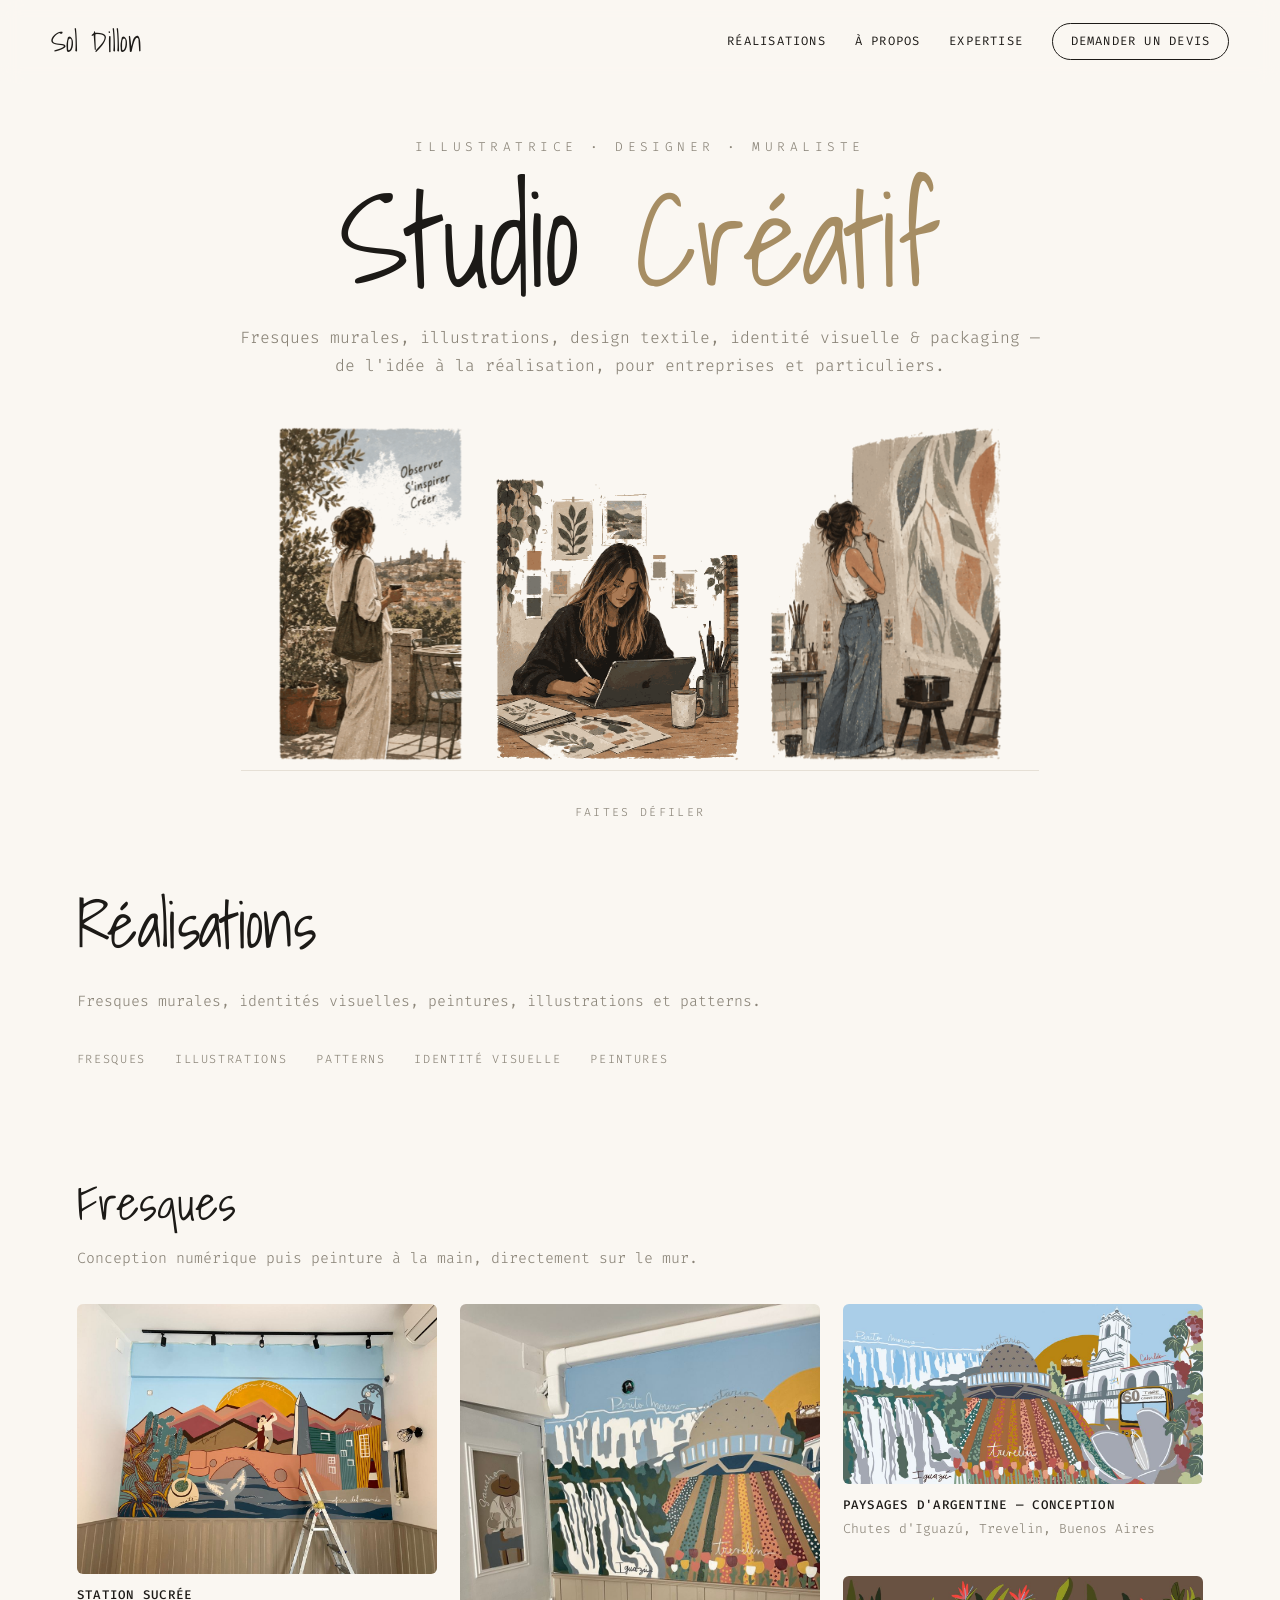
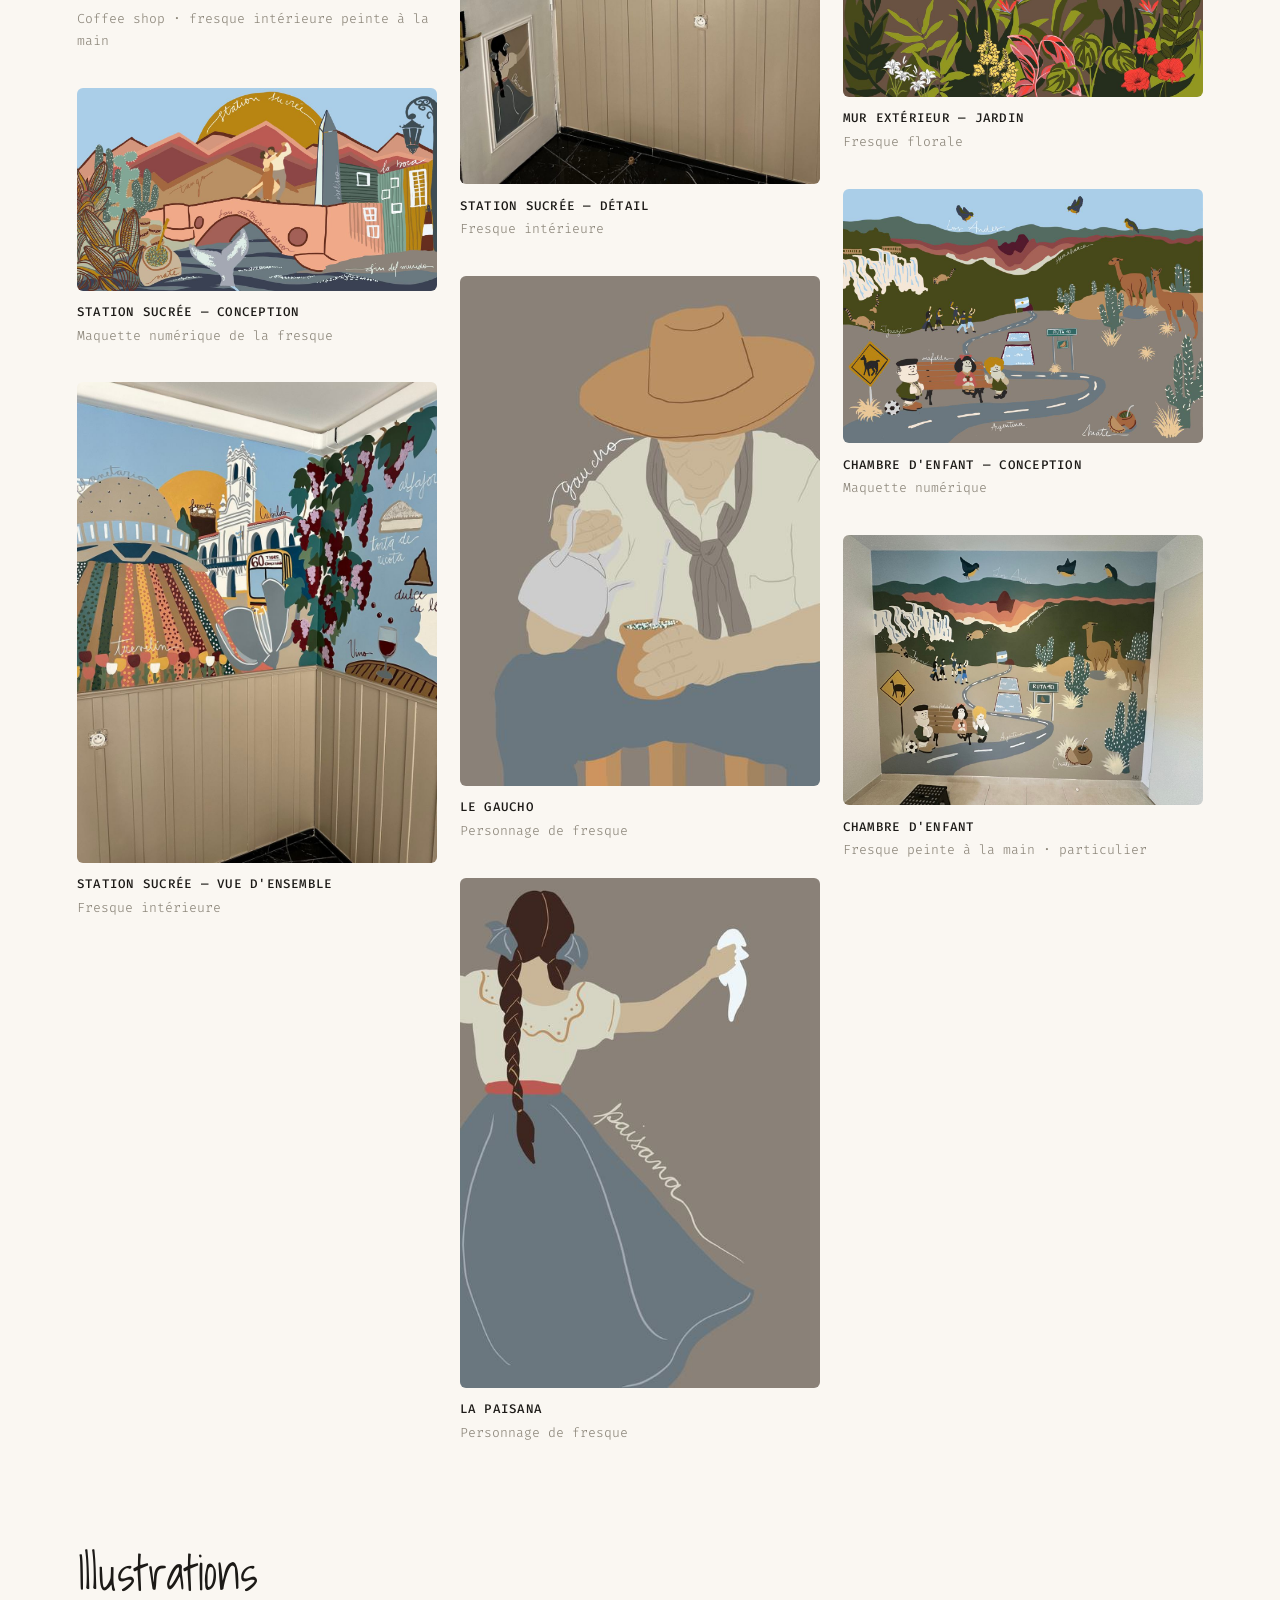
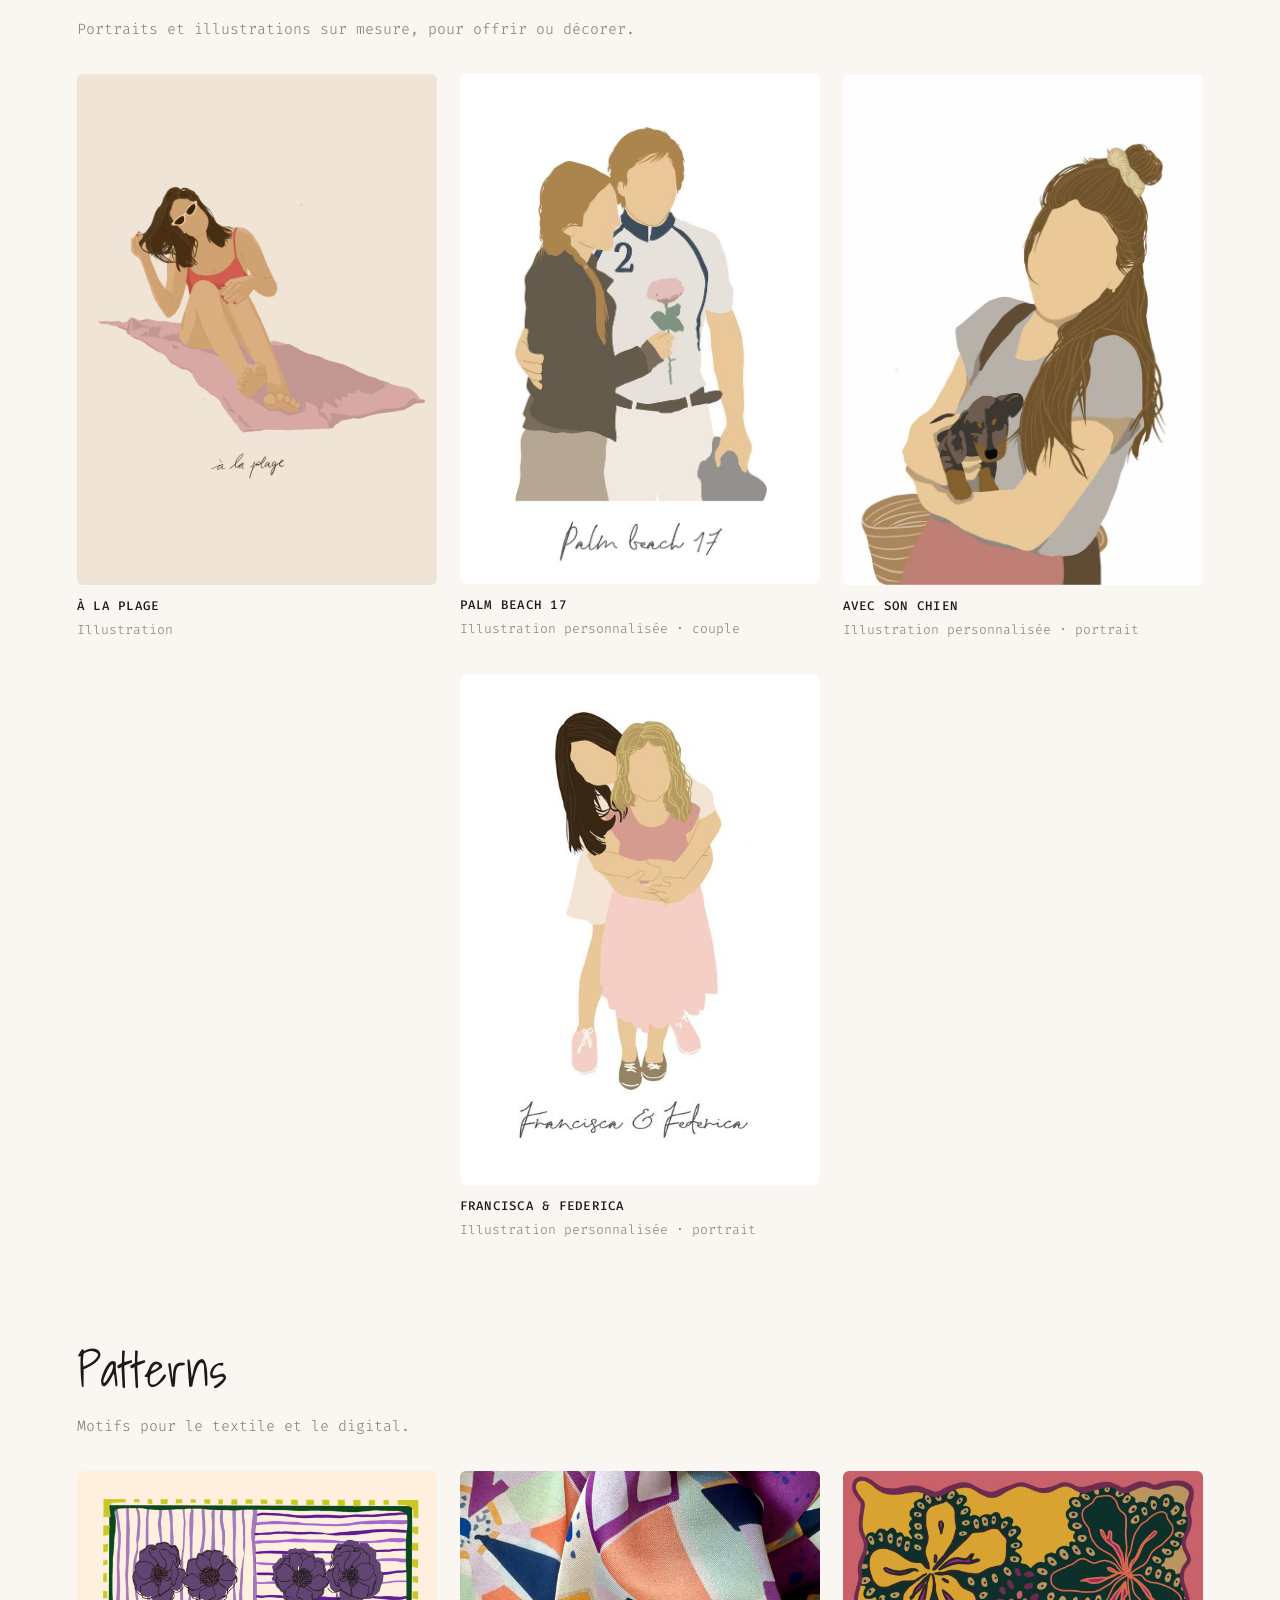
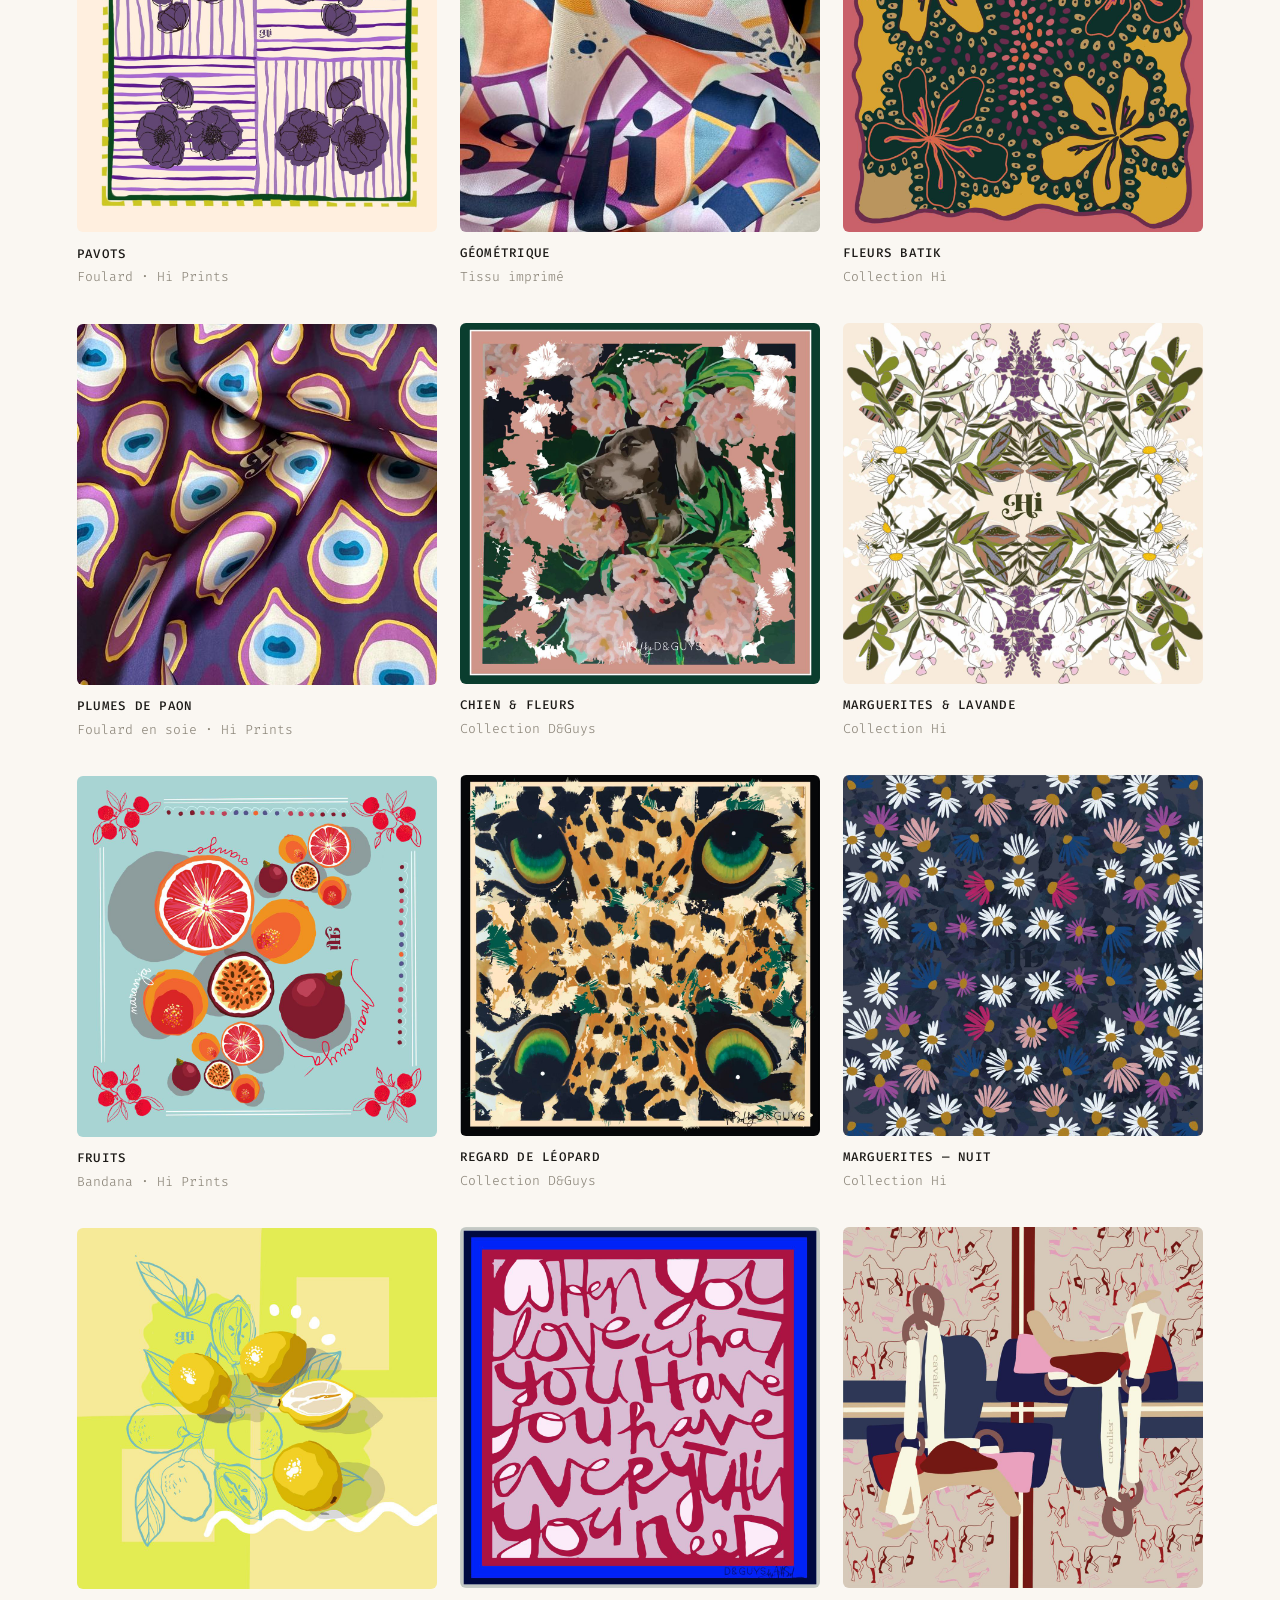
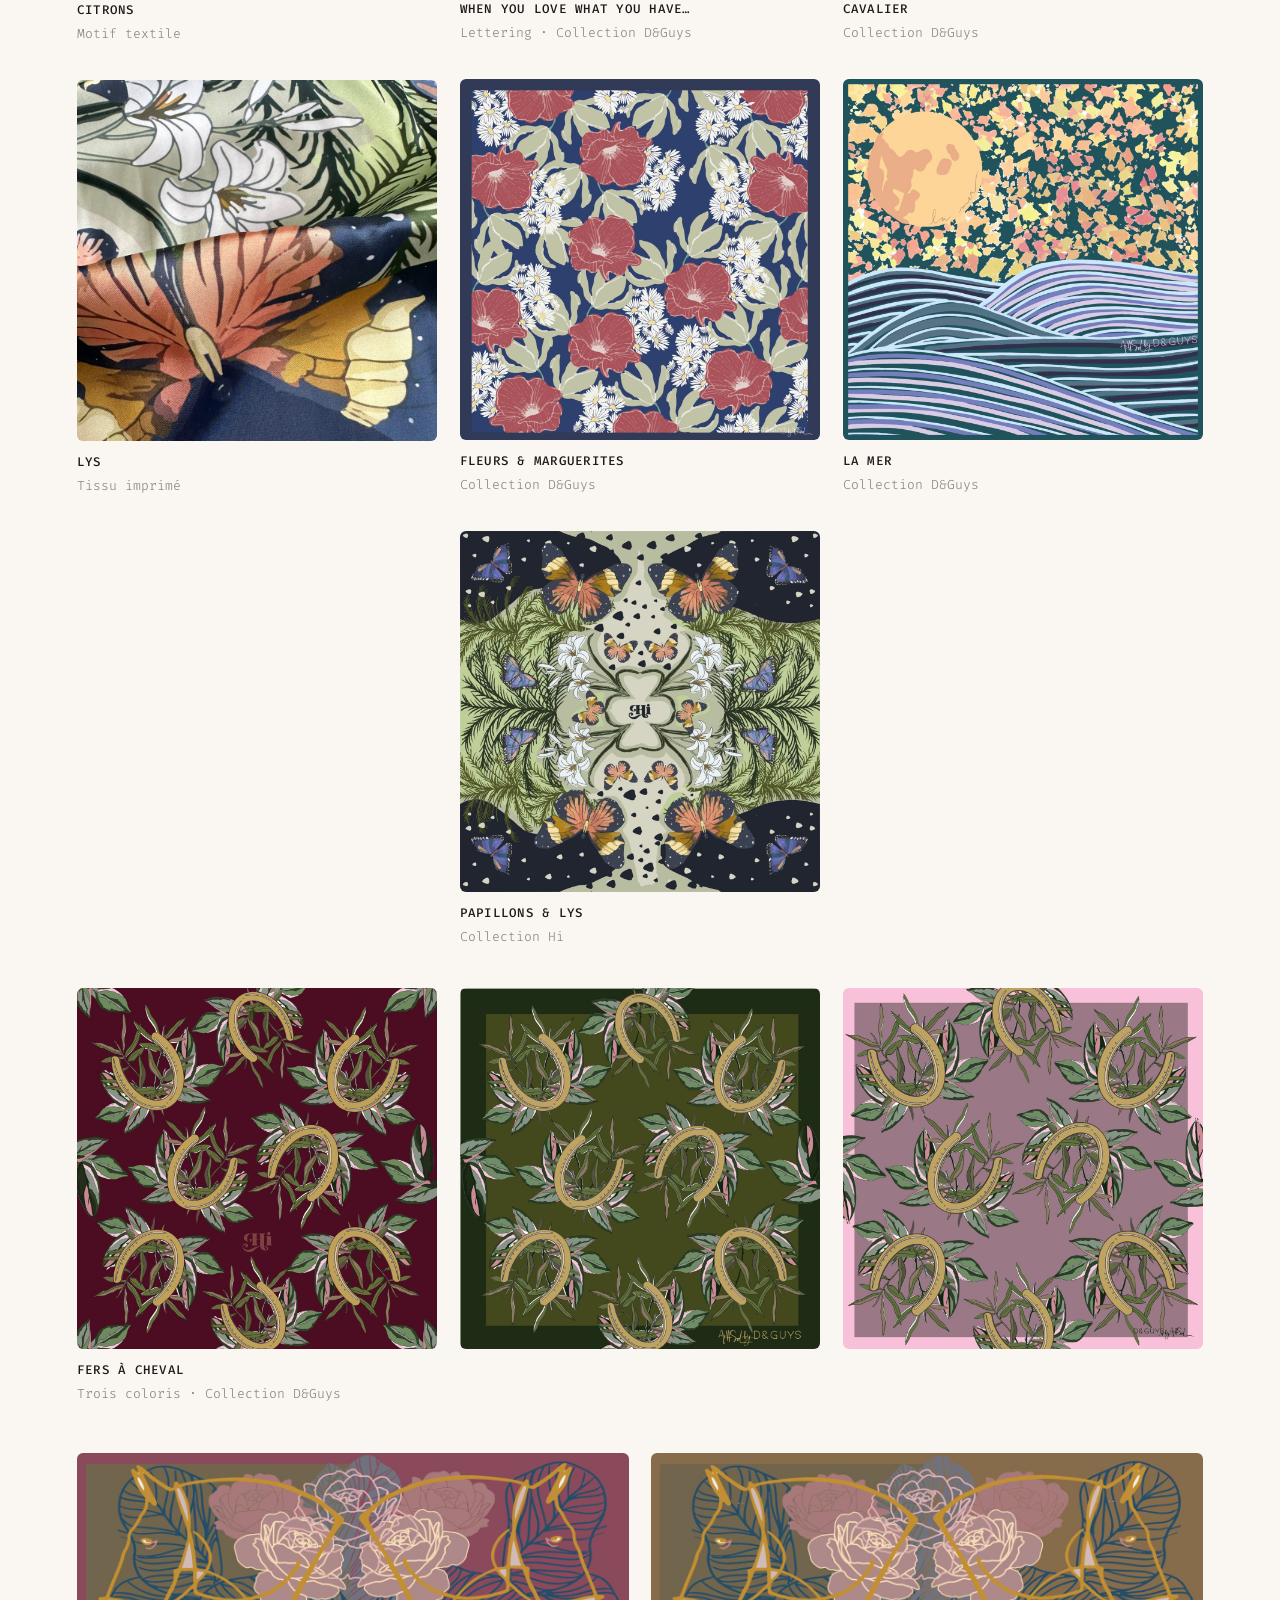
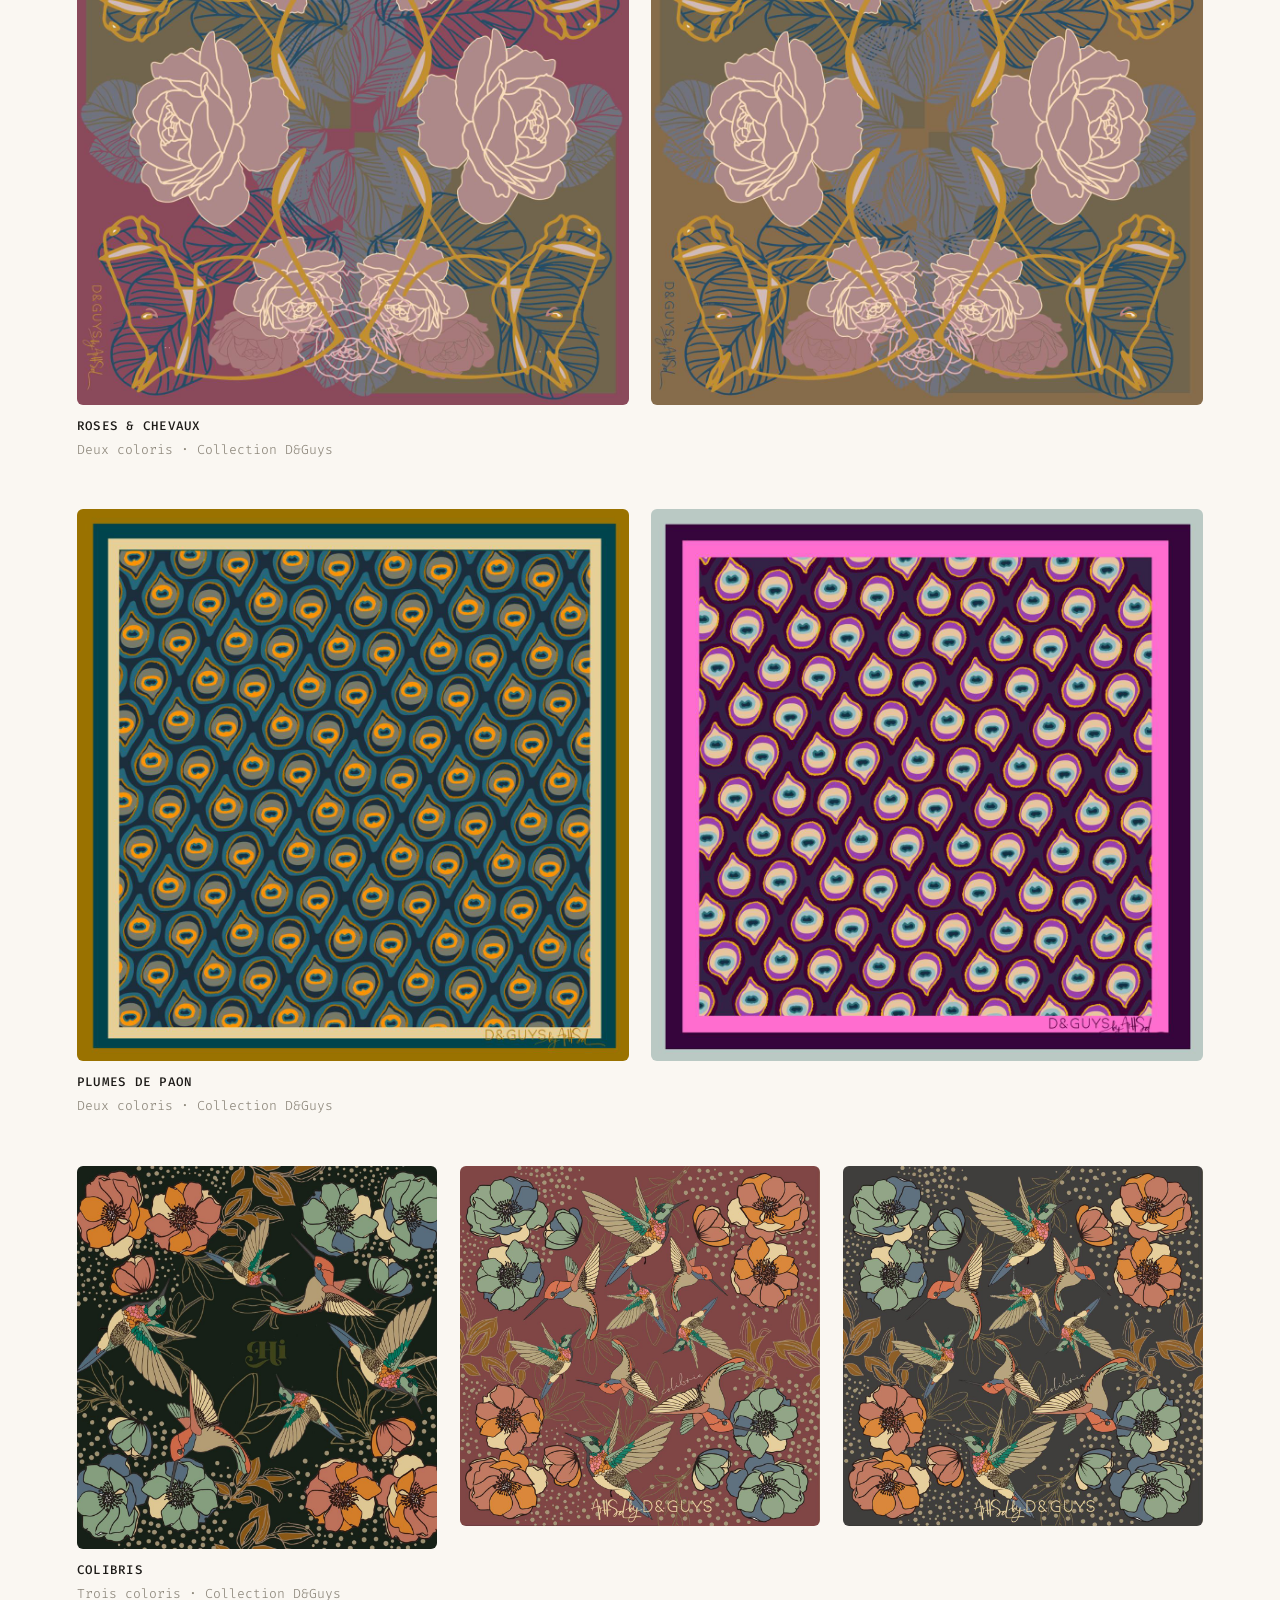
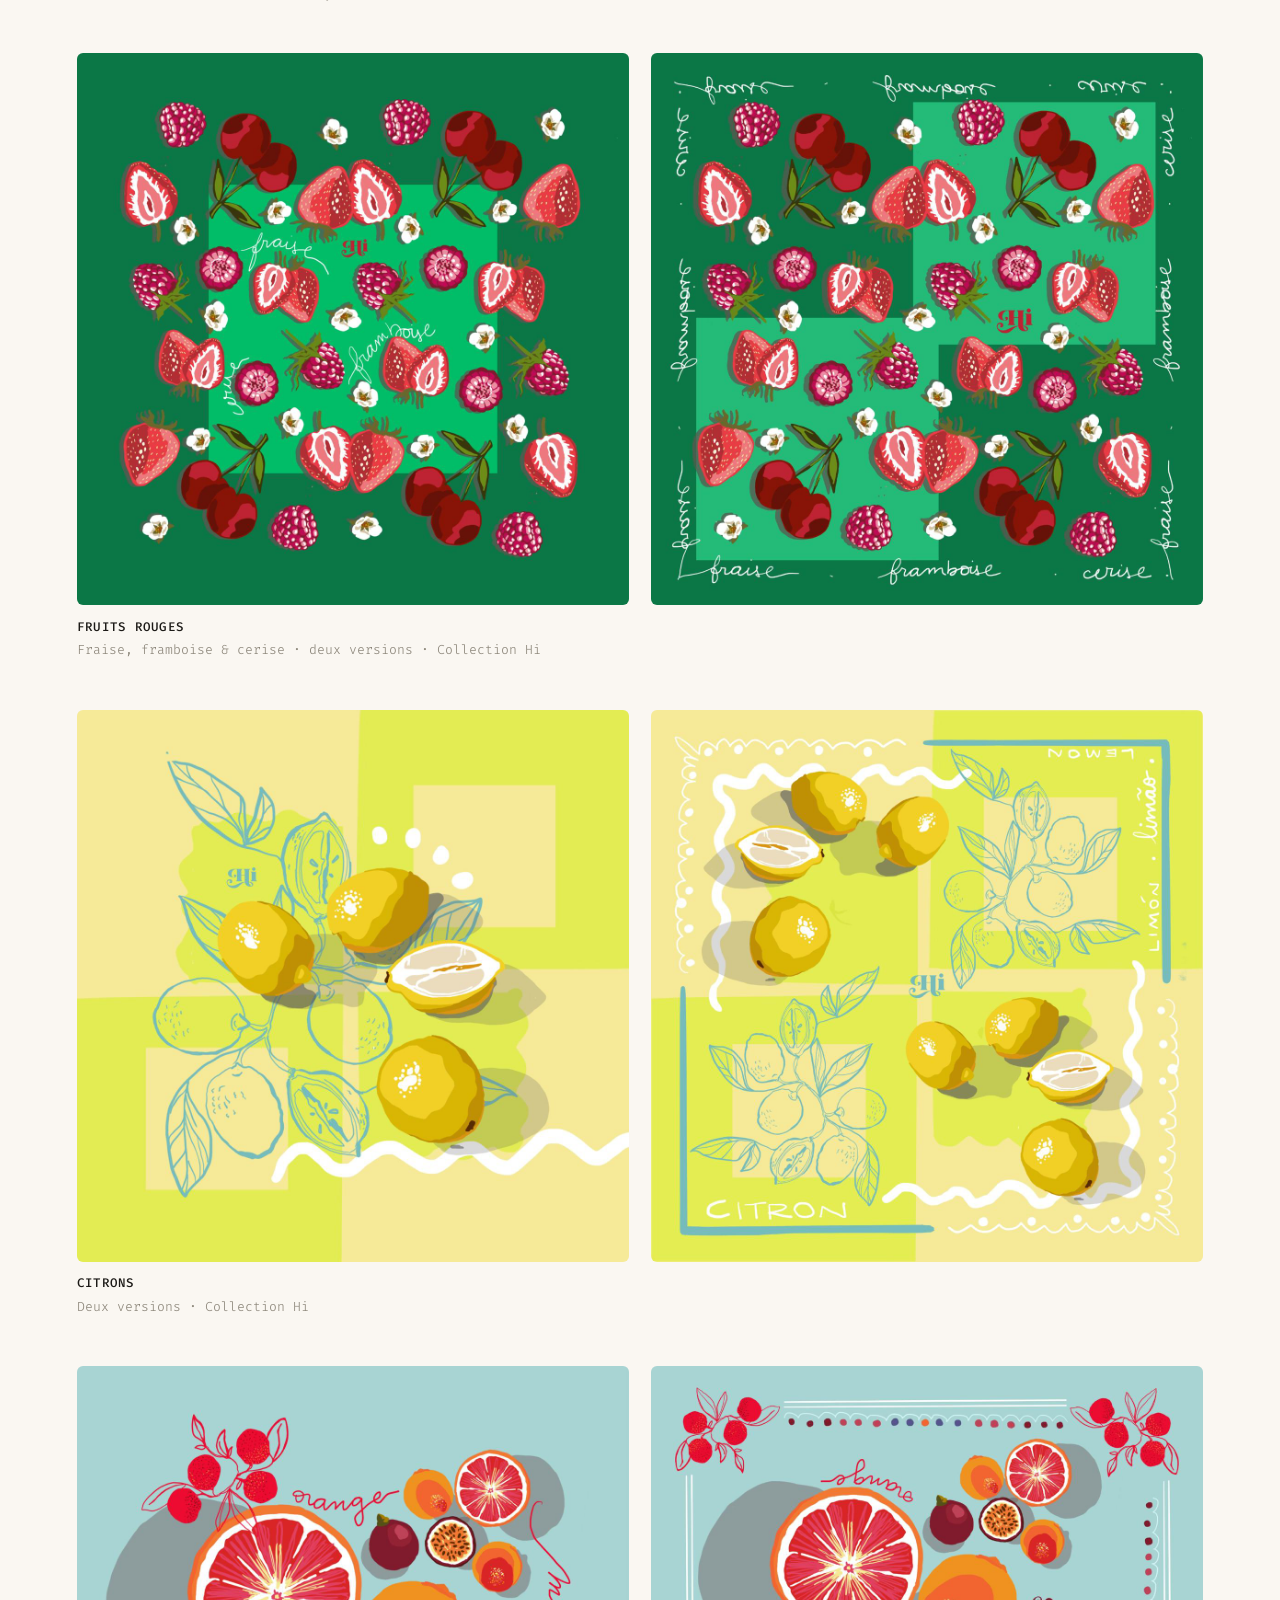
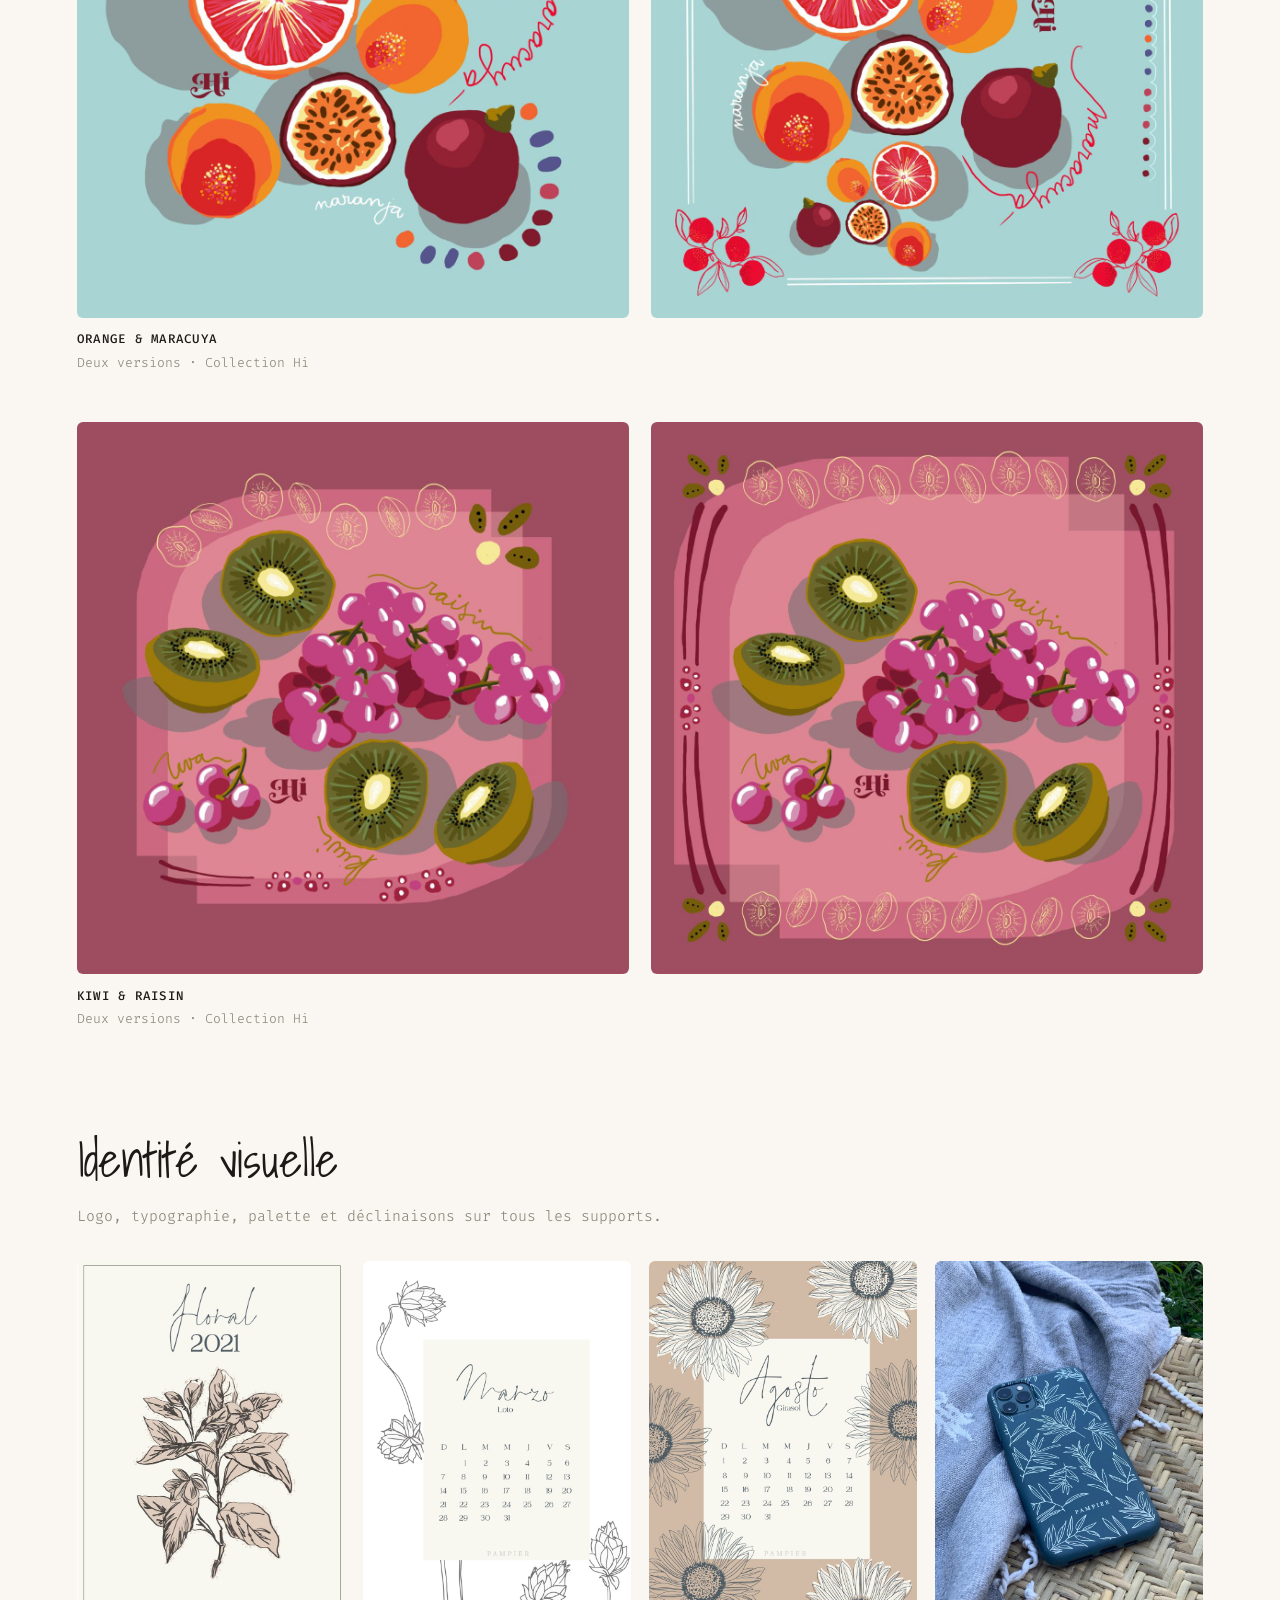
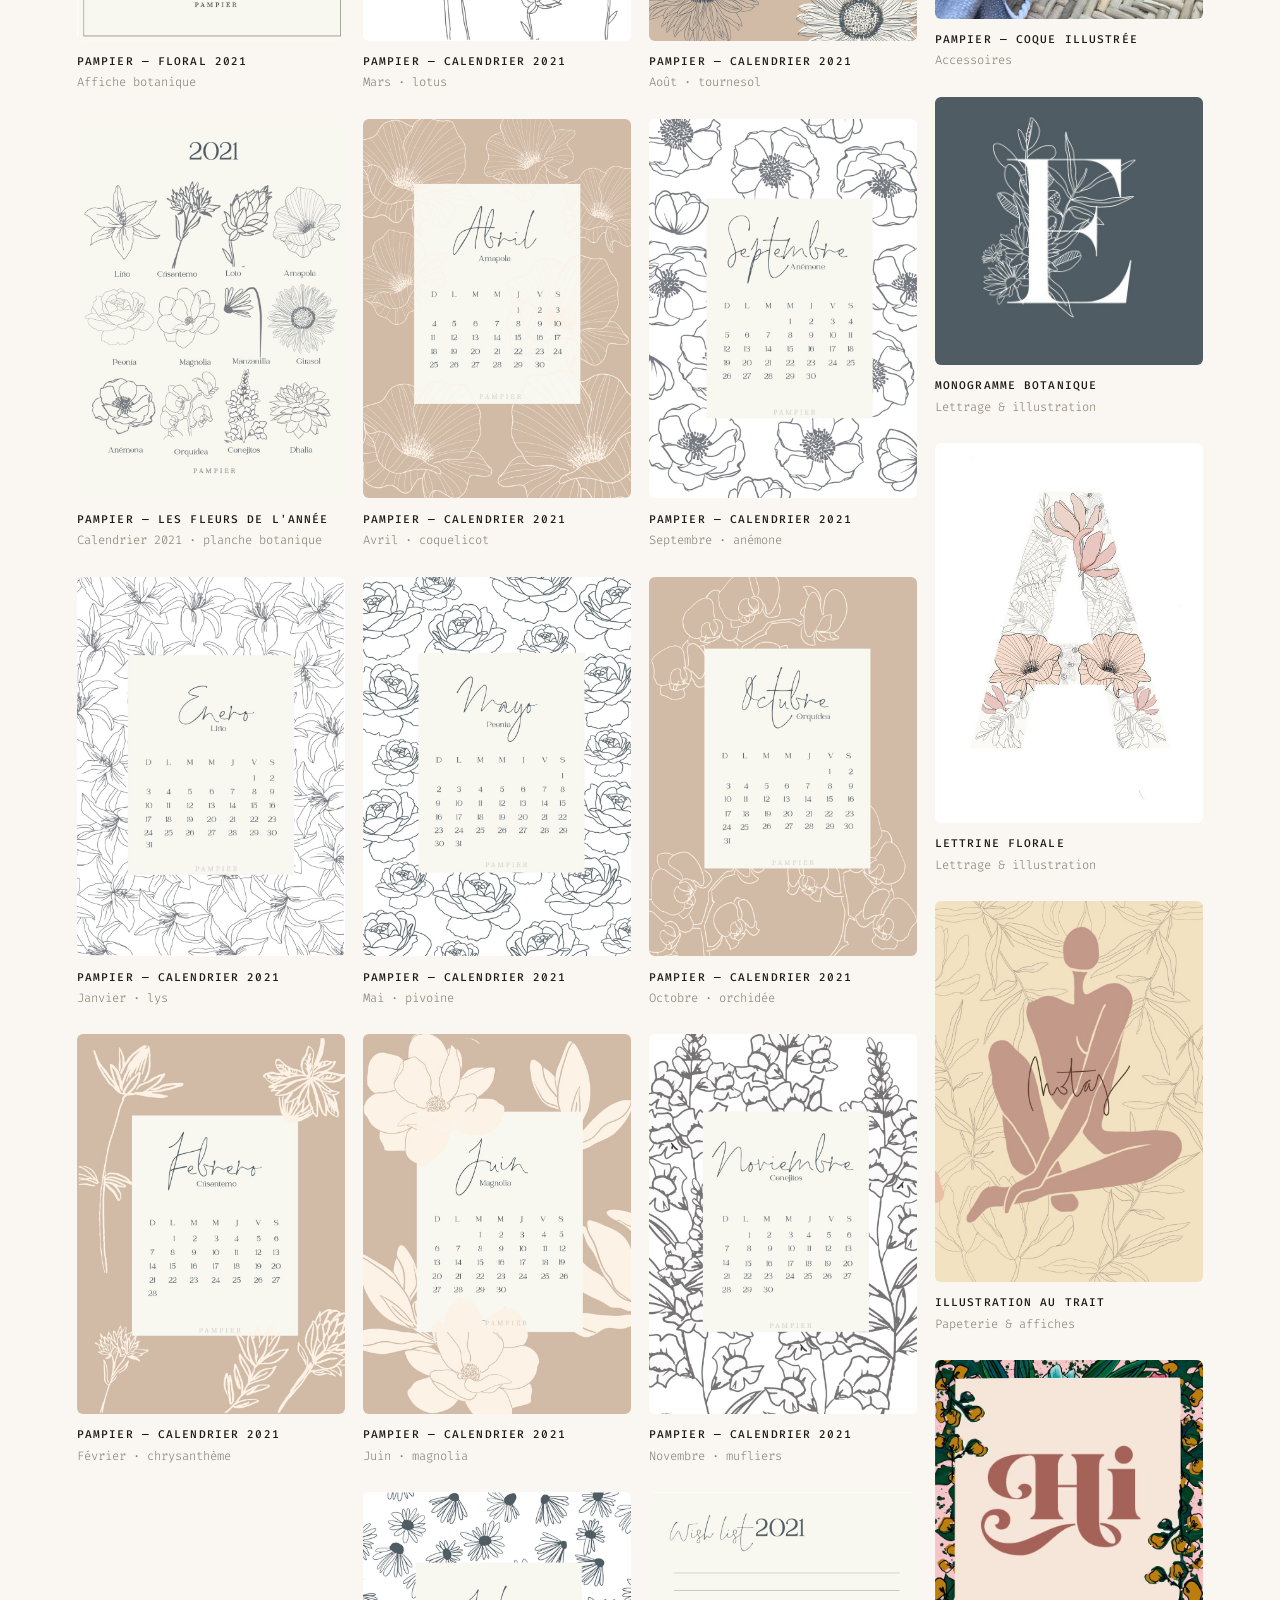
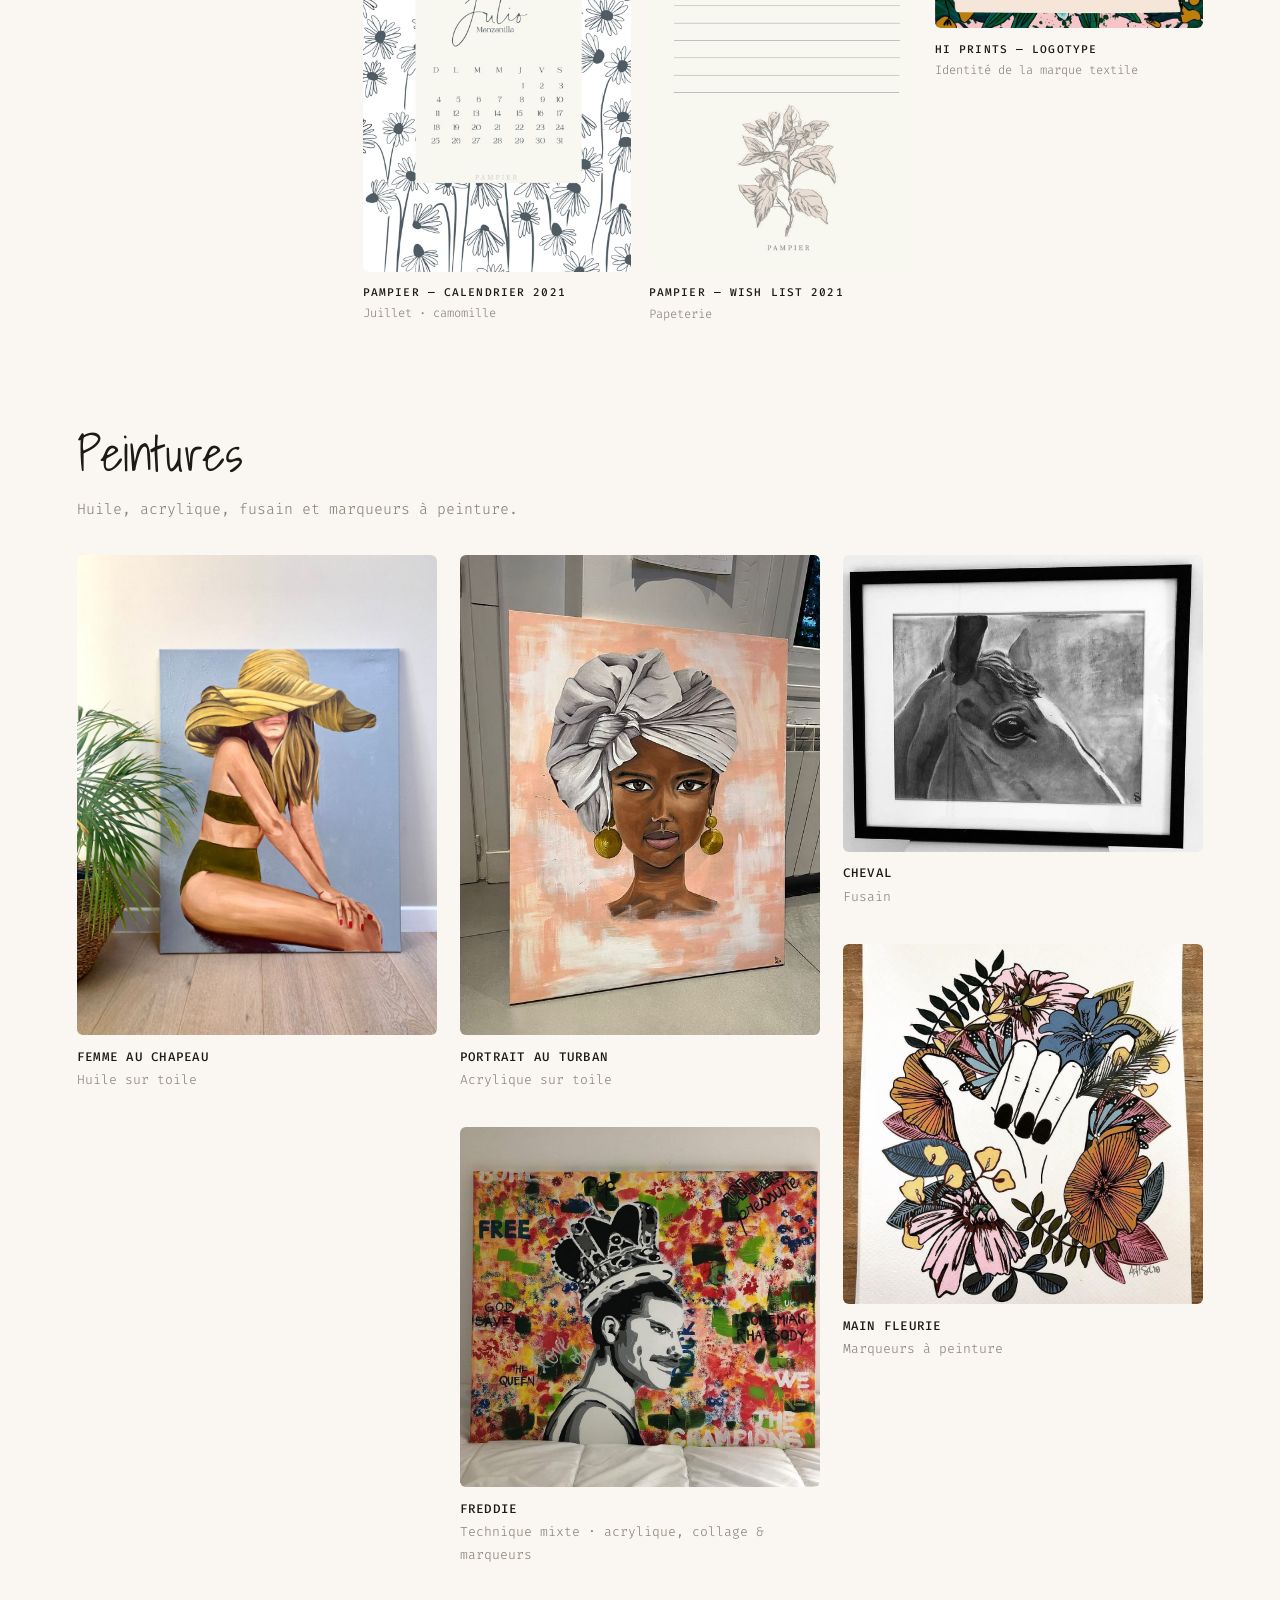
==== index.html @ d15ae213 "Identité visuelle: portada primero, meses en orden, grilla compacta de 4 columnas Co-Authored-By: Cl" ====
<!DOCTYPE html>
<html lang="fr">
<head>
  <meta charset="UTF-8">
  <meta name="viewport" content="width=device-width, initial-scale=1.0">
  <title>Sol Dillon — Studio Créatif</title>
  <meta name="description" content="Sol Dillon, illustratrice, designer et muraliste : fresques murales personnalisées, illustrations, design textile, identité visuelle et packaging. Demandez un devis pour votre projet.">
  <link rel="canonical" href="https://soldillon.com/">
  <meta property="og:type" content="website">
  <meta property="og:site_name" content="Sol Dillon">
  <meta property="og:title" content="Sol Dillon — Studio Créatif">
  <meta property="og:description" content="Fresques murales personnalisées, illustrations, design textile, identité visuelle & packaging — de l'idée à la réalisation.">
  <meta property="og:url" content="https://soldillon.com/">
  <meta property="og:image" content="https://soldillon.com/assets/trabajos/fresques-station-sucree.jpg">
  <meta property="og:locale" content="fr_FR">
  <meta name="twitter:card" content="summary_large_image">
  <meta name="twitter:title" content="Sol Dillon — Studio Créatif">
  <meta name="twitter:description" content="Fresques murales personnalisées, illustrations, design textile, identité visuelle & packaging.">
  <meta name="twitter:image" content="https://soldillon.com/assets/trabajos/fresques-station-sucree.jpg">
  <script type="application/ld+json">
  {
    "@context": "https://schema.org",
    "@graph": [
      {
        "@type": "Person",
        "@id": "https://soldillon.com/#sol",
        "name": "Sol Dillon",
        "jobTitle": "Illustratrice, designer et muraliste",
        "description": "Illustratrice et designer indépendante. Fresques murales personnalisées, illustrations, design textile, identité visuelle et packaging.",
        "url": "https://soldillon.com/",
        "image": "https://soldillon.com/assets/portrait.jpg",
        "email": "mailto:soldillon@hotmail.com",
        "sameAs": ["https://www.instagram.com/arttsd"],
        "knowsAbout": ["Peinture murale", "Fresque murale", "Illustration personnalisée", "Design textile", "Patterns", "Identité visuelle", "Packaging", "Peinture sur toile"]
      },
      {
        "@type": "ProfessionalService",
        "name": "Sol Dillon — Fresques murales & illustration",
        "url": "https://soldillon.com/",
        "image": "https://soldillon.com/assets/trabajos/fresques-station-sucree.jpg",
        "founder": { "@id": "https://soldillon.com/#sol" },
        "areaServed": "France",
        "email": "mailto:soldillon@hotmail.com",
        "description": "Conception et réalisation de fresques murales personnalisées pour coffee shops, bureaux, commerces et particuliers. Illustrations, design textile, identité visuelle et packaging.",
        "makesOffer": [
          { "@type": "Offer", "itemOffered": { "@type": "Service", "name": "Peinture murale personnalisée" } },
          { "@type": "Offer", "itemOffered": { "@type": "Service", "name": "Illustration personnalisée" } },
          { "@type": "Offer", "itemOffered": { "@type": "Service", "name": "Design textile & patterns" } },
          { "@type": "Offer", "itemOffered": { "@type": "Service", "name": "Identité visuelle & packaging" } }
        ]
      },
      {
        "@type": "WebSite",
        "name": "Sol Dillon",
        "url": "https://soldillon.com/",
        "inLanguage": "fr"
      }
    ]
  }
  </script>
  <link rel="preconnect" href="https://fonts.googleapis.com">
  <link href="https://fonts.googleapis.com/css2?family=Shadows+Into+Light&family=Fira+Code:wght@300;400;500;600&display=swap" rel="stylesheet">
  <link rel="stylesheet" href="css/style.css?v=25">
</head>
<body>

  <!-- ══════════ NAV ══════════ -->
  <header class="nav">
    <a class="nav__logo" href="#accueil">Sol Dillon</a>
    <nav class="nav__links">
      <a href="#realisations">Réalisations</a>
      <a href="#apropos">À propos</a>
      <a href="#expertise">Expertise</a>
      <a href="devis.html" class="nav__cta">Demander un devis</a>
    </nav>
  </header>

  <!-- ══════════ HERO ══════════ -->
  <section class="hero" id="accueil">
    <p class="hero__kicker">Illustratrice · Designer · Muraliste</p>
    <h1 class="hero__title">Studio <em>Créatif</em></h1>
    <p class="hero__sub">Fresques murales, illustrations, design textile, identité visuelle &amp; packaging —<br>de l'idée à la réalisation, pour entreprises et particuliers.</p>
    <div class="hero__timeline" aria-hidden="true">
      <img src="assets/personajes/observer.png?v=3" alt="">
      <img src="assets/personajes/motifs.png?v=3" alt="">
      <img src="assets/personajes/fresque.png?v=3" alt="">
    </div>
    <div class="hero__scroll" aria-hidden="true">
      <span>Faites défiler</span>
    </div>
  </section>

  <!-- ══════════ RÉALISATIONS ══════════ -->
  <section class="works" id="realisations">
    <h2 class="sec-title reveal">Réalisations</h2>
    <p class="sec-sub reveal">Fresques murales, identités visuelles, peintures, illustrations et patterns.</p>
    <nav class="cat-nav reveal" aria-label="Catégories">
      <a href="#fresques">Fresques</a>
      <a href="#illustrations">Illustrations</a>
      <a href="#patterns">Patterns</a>
      <a href="#identite">Identité visuelle</a>
      <a href="#peintures">Peintures</a>
    </nav>

    <div class="cat" id="fresques">
      <h3 class="cat__title reveal">Fresques</h3>
      <p class="cat__sub reveal">Conception numérique puis peinture à la main, directement sur le mur.</p>
      <div class="works__grid">
        <figure class="work reveal">
          <img src="assets/trabajos/fresques-station-sucree.jpg" alt="Station Sucrée — Coffee shop · fresque intérieure peinte à la main" loading="lazy">
          <figcaption><strong>Station Sucrée</strong><span>Coffee shop · fresque intérieure peinte à la main</span></figcaption>
        </figure>
        <figure class="work reveal">
          <img src="assets/trabajos/fresques-station-sucree-conception.jpg" alt="Station Sucrée — conception — Maquette numérique de la fresque" loading="lazy">
          <figcaption><strong>Station Sucrée — conception</strong><span>Maquette numérique de la fresque</span></figcaption>
        </figure>
        <figure class="work reveal">
          <img src="assets/trabajos/fresques-station-sucree-vue.jpg" alt="Station Sucrée — vue d'ensemble — Fresque intérieure" loading="lazy">
          <figcaption><strong>Station Sucrée — vue d'ensemble</strong><span>Fresque intérieure</span></figcaption>
        </figure>
        <figure class="work reveal">
          <img src="assets/trabajos/fresques-station-sucree-detail.jpg" alt="Station Sucrée — détail — Fresque intérieure" loading="lazy">
          <figcaption><strong>Station Sucrée — détail</strong><span>Fresque intérieure</span></figcaption>
        </figure>
        <figure class="work reveal">
          <img src="assets/trabajos/fresques-gaucho.jpg" alt="Le gaucho — Personnage de fresque" loading="lazy">
          <figcaption><strong>Le gaucho</strong><span>Personnage de fresque</span></figcaption>
        </figure>
        <figure class="work reveal">
          <img src="assets/trabajos/fresques-paisana.jpg" alt="La paisana — Personnage de fresque" loading="lazy">
          <figcaption><strong>La paisana</strong><span>Personnage de fresque</span></figcaption>
        </figure>
        <figure class="work reveal">
          <img src="assets/trabajos/fresques-argentine-conception.jpg" alt="Paysages d'Argentine — conception — Chutes d'Iguazú, Trevelin, Buenos Aires" loading="lazy">
          <figcaption><strong>Paysages d'Argentine — conception</strong><span>Chutes d'Iguazú, Trevelin, Buenos Aires</span></figcaption>
        </figure>
        <figure class="work reveal">
          <img src="assets/trabajos/fresques-jardin.jpg" alt="Mur extérieur — jardin — Fresque florale" loading="lazy">
          <figcaption><strong>Mur extérieur — jardin</strong><span>Fresque florale</span></figcaption>
        </figure>
        <figure class="work reveal">
          <img src="assets/trabajos/fresques-chambre-enfant-conception.jpg" alt="Chambre d'enfant — conception — Maquette numérique" loading="lazy">
          <figcaption><strong>Chambre d'enfant — conception</strong><span>Maquette numérique</span></figcaption>
        </figure>
        <figure class="work reveal">
          <img src="assets/trabajos/fresques-chambre-enfant.jpg" alt="Chambre d'enfant — Fresque peinte à la main · particulier" loading="lazy">
          <figcaption><strong>Chambre d'enfant</strong><span>Fresque peinte à la main · particulier</span></figcaption>
        </figure>
      </div>
    </div>

    <div class="cat" id="illustrations">
      <h3 class="cat__title reveal">Illustrations</h3>
      <p class="cat__sub reveal">Portraits et illustrations sur mesure, pour offrir ou décorer.</p>
      <div class="works__grid">
        <figure class="work reveal">
          <img src="assets/trabajos/illustrations-a-la-plage.jpg" alt="À la plage — Illustration" loading="lazy">
          <figcaption><strong>À la plage</strong><span>Illustration</span></figcaption>
        </figure>
        <figure class="work reveal">
          <img src="assets/trabajos/illustrations-palm-beach.jpg" alt="Palm Beach 17 — Illustration personnalisée · couple" loading="lazy">
          <figcaption><strong>Palm Beach 17</strong><span>Illustration personnalisée · couple</span></figcaption>
        </figure>
        <figure class="work reveal">
          <img src="assets/trabajos/illustrations-francisca-federica.jpg" alt="Francisca &amp; Federica — Illustration personnalisée · portrait" loading="lazy">
          <figcaption><strong>Francisca &amp; Federica</strong><span>Illustration personnalisée · portrait</span></figcaption>
        </figure>
        <figure class="work reveal">
          <img src="assets/trabajos/illustrations-portrait-chien.jpg" alt="Avec son chien — Illustration personnalisée · portrait" loading="lazy">
          <figcaption><strong>Avec son chien</strong><span>Illustration personnalisée · portrait</span></figcaption>
        </figure>
      </div>
    </div>

    <div class="cat" id="patterns">
      <h3 class="cat__title reveal">Patterns</h3>
      <p class="cat__sub reveal">Motifs pour le textile et le digital.</p>
      <div class="works__grid">
        <figure class="work reveal">
          <img src="assets/trabajos/patterns-pavots.jpg" alt="Pavots — Foulard · Hi Prints" loading="lazy">
          <figcaption><strong>Pavots</strong><span>Foulard · Hi Prints</span></figcaption>
        </figure>
        <figure class="work reveal">
          <img src="assets/trabajos/patterns-plumes-de-paon.jpg" alt="Plumes de paon — Foulard en soie · Hi Prints" loading="lazy">
          <figcaption><strong>Plumes de paon</strong><span>Foulard en soie · Hi Prints</span></figcaption>
        </figure>
        <figure class="work reveal">
          <img src="assets/trabajos/patterns-fruits.jpg" alt="Fruits — Bandana · Hi Prints" loading="lazy">
          <figcaption><strong>Fruits</strong><span>Bandana · Hi Prints</span></figcaption>
        </figure>
        <figure class="work reveal">
          <img src="assets/trabajos/patterns-citrons.jpg" alt="Citrons — Motif textile" loading="lazy">
          <figcaption><strong>Citrons</strong><span>Motif textile</span></figcaption>
        </figure>
        <figure class="work reveal">
          <img src="assets/trabajos/patterns-lys.jpg" alt="Lys — Tissu imprimé" loading="lazy">
          <figcaption><strong>Lys</strong><span>Tissu imprimé</span></figcaption>
        </figure>
        <figure class="work reveal">
          <img src="assets/trabajos/patterns-geometrique.jpg" alt="Géométrique — Tissu imprimé" loading="lazy">
          <figcaption><strong>Géométrique</strong><span>Tissu imprimé</span></figcaption>
        </figure>
        <figure class="work reveal">
          <img src="assets/trabajos/patterns-chien-fleurs.jpg" alt="Chien &amp; fleurs — Collection D&amp;Guys" loading="lazy">
          <figcaption><strong>Chien &amp; fleurs</strong><span>Collection D&amp;Guys</span></figcaption>
        </figure>
        <figure class="work reveal">
          <img src="assets/trabajos/patterns-leopard.jpg" alt="Regard de léopard — Collection D&amp;Guys" loading="lazy">
          <figcaption><strong>Regard de léopard</strong><span>Collection D&amp;Guys</span></figcaption>
        </figure>
        <figure class="work reveal">
          <img src="assets/trabajos/patterns-lettering-love.jpg" alt="When you love what you have… — Lettering · Collection D&amp;Guys" loading="lazy">
          <figcaption><strong>When you love what you have…</strong><span>Lettering · Collection D&amp;Guys</span></figcaption>
        </figure>
        <figure class="work reveal">
          <img src="assets/trabajos/patterns-fleurs-marguerites.jpg" alt="Fleurs &amp; marguerites — Collection D&amp;Guys" loading="lazy">
          <figcaption><strong>Fleurs &amp; marguerites</strong><span>Collection D&amp;Guys</span></figcaption>
        </figure>
        <figure class="work reveal">
          <img src="assets/trabajos/patterns-papillons-lys.jpg" alt="Papillons &amp; lys — Collection Hi" loading="lazy">
          <figcaption><strong>Papillons &amp; lys</strong><span>Collection Hi</span></figcaption>
        </figure>
        <figure class="work reveal">
          <img src="assets/trabajos/patterns-fleurs-batik.jpg" alt="Fleurs batik — Collection Hi" loading="lazy">
          <figcaption><strong>Fleurs batik</strong><span>Collection Hi</span></figcaption>
        </figure>
        <figure class="work reveal">
          <img src="assets/trabajos/patterns-marguerites-lavande.jpg?v=2" alt="Marguerites &amp; lavande — Collection Hi" loading="lazy">
          <figcaption><strong>Marguerites &amp; lavande</strong><span>Collection Hi</span></figcaption>
        </figure>
        <figure class="work reveal">
          <img src="assets/trabajos/patterns-marguerites-nuit.jpg?v=2" alt="Marguerites — nuit — Collection Hi" loading="lazy">
          <figcaption><strong>Marguerites — nuit</strong><span>Collection Hi</span></figcaption>
        </figure>
        <figure class="work reveal">
          <img src="assets/trabajos/patterns-cavalier.jpg" alt="Cavalier — Collection D&amp;Guys" loading="lazy">
          <figcaption><strong>Cavalier</strong><span>Collection D&amp;Guys</span></figcaption>
        </figure>
        <figure class="work reveal">
          <img src="assets/trabajos/patterns-la-mer.jpg" alt="La mer — Collection D&amp;Guys" loading="lazy">
          <figcaption><strong>La mer</strong><span>Collection D&amp;Guys</span></figcaption>
        </figure>
      </div>
      <div class="variants">
        <figure class="variant variant--3 reveal">
          <div class="variant__row">
            <img src="assets/trabajos/patterns-fers-a-cheval.jpg" alt="Fers à cheval — version 1" loading="lazy">
            <img src="assets/trabajos/patterns-fers-a-cheval-vert.jpg" alt="Fers à cheval — version 2" loading="lazy">
            <img src="assets/trabajos/patterns-fers-a-cheval-rose.jpg" alt="Fers à cheval — version 3" loading="lazy">
          </div>
          <figcaption><strong>Fers à cheval</strong><span>Trois coloris · Collection D&amp;Guys</span></figcaption>
        </figure>
        <figure class="variant variant--2 reveal">
          <div class="variant__row">
            <img src="assets/trabajos/patterns-roses-chevaux-bordeaux.jpg" alt="Roses &amp; chevaux — version 1" loading="lazy">
            <img src="assets/trabajos/patterns-roses-chevaux-camel.jpg" alt="Roses &amp; chevaux — version 2" loading="lazy">
          </div>
          <figcaption><strong>Roses &amp; chevaux</strong><span>Deux coloris · Collection D&amp;Guys</span></figcaption>
        </figure>
        <figure class="variant variant--2 reveal">
          <div class="variant__row">
            <img src="assets/trabajos/patterns-plumes-de-paon-bleu.jpg" alt="Plumes de paon — version 1" loading="lazy">
            <img src="assets/trabajos/patterns-plumes-de-paon-violet.jpg" alt="Plumes de paon — version 2" loading="lazy">
          </div>
          <figcaption><strong>Plumes de paon</strong><span>Deux coloris · Collection D&amp;Guys</span></figcaption>
        </figure>
        <figure class="variant variant--3 reveal">
          <div class="variant__row">
            <img src="assets/trabajos/patterns-colibris.jpg" alt="Colibris — version 1" loading="lazy">
            <img src="assets/trabajos/patterns-colibris-bordeaux.jpg" alt="Colibris — version 2" loading="lazy">
            <img src="assets/trabajos/patterns-colibris-gris.jpg" alt="Colibris — version 3" loading="lazy">
          </div>
          <figcaption><strong>Colibris</strong><span>Trois coloris · Collection D&amp;Guys</span></figcaption>
        </figure>
        <figure class="variant variant--2 reveal">
          <div class="variant__row">
            <img src="assets/trabajos/patterns-fruits-rouges.jpg" alt="Fruits rouges — version 1" loading="lazy">
            <img src="assets/trabajos/patterns-fruits-rouges-bordure.jpg" alt="Fruits rouges — version 2" loading="lazy">
          </div>
          <figcaption><strong>Fruits rouges</strong><span>Fraise, framboise &amp; cerise · deux versions · Collection Hi</span></figcaption>
        </figure>
        <figure class="variant variant--2 reveal">
          <div class="variant__row">
            <img src="assets/trabajos/patterns-citrons-vifs.jpg" alt="Citrons — version 1" loading="lazy">
            <img src="assets/trabajos/patterns-citrons-vifs-bordure.jpg" alt="Citrons — version 2" loading="lazy">
          </div>
          <figcaption><strong>Citrons</strong><span>Deux versions · Collection Hi</span></figcaption>
        </figure>
        <figure class="variant variant--2 reveal">
          <div class="variant__row">
            <img src="assets/trabajos/patterns-agrumes.jpg" alt="Orange &amp; maracuya — version 1" loading="lazy">
            <img src="assets/trabajos/patterns-agrumes-bordure.jpg" alt="Orange &amp; maracuya — version 2" loading="lazy">
          </div>
          <figcaption><strong>Orange &amp; maracuya</strong><span>Deux versions · Collection Hi</span></figcaption>
        </figure>
        <figure class="variant variant--2 reveal">
          <div class="variant__row">
            <img src="assets/trabajos/patterns-kiwi-raisin.jpg" alt="Kiwi &amp; raisin — version 1" loading="lazy">
            <img src="assets/trabajos/patterns-kiwi-raisin-bordure.jpg" alt="Kiwi &amp; raisin — version 2" loading="lazy">
          </div>
          <figcaption><strong>Kiwi &amp; raisin</strong><span>Deux versions · Collection Hi</span></figcaption>
        </figure>
      </div>
    </div>

    <div class="cat" id="identite">
      <h3 class="cat__title reveal">Identité visuelle</h3>
      <p class="cat__sub reveal">Logo, typographie, palette et déclinaisons sur tous les supports.</p>
      <div class="works__grid works__grid--compact">
        <figure class="work reveal">
          <img src="assets/trabajos/identite-pampier-floral-2021.jpg" alt="Pampier — Floral 2021 — Affiche botanique" loading="lazy">
          <figcaption><strong>Pampier — Floral 2021</strong><span>Affiche botanique</span></figcaption>
        </figure>
        <figure class="work reveal">
          <img src="assets/trabajos/identite-pampier-planche-2021.jpg" alt="Pampier — les fleurs de l'année — Calendrier 2021 · planche botanique" loading="lazy">
          <figcaption><strong>Pampier — les fleurs de l'année</strong><span>Calendrier 2021 · planche botanique</span></figcaption>
        </figure>
        <figure class="work reveal">
          <img src="assets/trabajos/identite-pampier-cal-janvier.jpg" alt="Pampier — calendrier 2021 — Janvier · lys" loading="lazy">
          <figcaption><strong>Pampier — calendrier 2021</strong><span>Janvier · lys</span></figcaption>
        </figure>
        <figure class="work reveal">
          <img src="assets/trabajos/identite-pampier-cal-fevrier.jpg" alt="Pampier — calendrier 2021 — Février · chrysanthème" loading="lazy">
          <figcaption><strong>Pampier — calendrier 2021</strong><span>Février · chrysanthème</span></figcaption>
        </figure>
        <figure class="work reveal">
          <img src="assets/trabajos/identite-pampier-cal-mars.jpg" alt="Pampier — calendrier 2021 — Mars · lotus" loading="lazy">
          <figcaption><strong>Pampier — calendrier 2021</strong><span>Mars · lotus</span></figcaption>
        </figure>
        <figure class="work reveal">
          <img src="assets/trabajos/identite-pampier-cal-avril.jpg" alt="Pampier — calendrier 2021 — Avril · coquelicot" loading="lazy">
          <figcaption><strong>Pampier — calendrier 2021</strong><span>Avril · coquelicot</span></figcaption>
        </figure>
        <figure class="work reveal">
          <img src="assets/trabajos/identite-pampier-cal-mai.jpg" alt="Pampier — calendrier 2021 — Mai · pivoine" loading="lazy">
          <figcaption><strong>Pampier — calendrier 2021</strong><span>Mai · pivoine</span></figcaption>
        </figure>
        <figure class="work reveal">
          <img src="assets/trabajos/identite-pampier-calendrier-magnolia.jpg" alt="Pampier — calendrier illustré — Juin · magnolia" loading="lazy">
          <figcaption><strong>Pampier — calendrier 2021</strong><span>Juin · magnolia</span></figcaption>
        </figure>
        <figure class="work reveal">
          <img src="assets/trabajos/identite-pampier-cal-juillet.jpg" alt="Pampier — calendrier 2021 — Juillet · camomille" loading="lazy">
          <figcaption><strong>Pampier — calendrier 2021</strong><span>Juillet · camomille</span></figcaption>
        </figure>
        <figure class="work reveal">
          <img src="assets/trabajos/identite-pampier-cal-aout.jpg" alt="Pampier — calendrier 2021 — Août · tournesol" loading="lazy">
          <figcaption><strong>Pampier — calendrier 2021</strong><span>Août · tournesol</span></figcaption>
        </figure>
        <figure class="work reveal">
          <img src="assets/trabajos/identite-pampier-cal-septembre.jpg" alt="Pampier — calendrier 2021 — Septembre · anémone" loading="lazy">
          <figcaption><strong>Pampier — calendrier 2021</strong><span>Septembre · anémone</span></figcaption>
        </figure>
        <figure class="work reveal">
          <img src="assets/trabajos/identite-pampier-cal-octobre.jpg" alt="Pampier — calendrier 2021 — Octobre · orchidée" loading="lazy">
          <figcaption><strong>Pampier — calendrier 2021</strong><span>Octobre · orchidée</span></figcaption>
        </figure>
        <figure class="work reveal">
          <img src="assets/trabajos/identite-pampier-cal-novembre.jpg" alt="Pampier — calendrier 2021 — Novembre · mufliers" loading="lazy">
          <figcaption><strong>Pampier — calendrier 2021</strong><span>Novembre · mufliers</span></figcaption>
        </figure>
        <figure class="work reveal">
          <img src="assets/trabajos/identite-pampier-wish-list.jpg" alt="Pampier — wish list 2021 — Papeterie" loading="lazy">
          <figcaption><strong>Pampier — wish list 2021</strong><span>Papeterie</span></figcaption>
        </figure>
        <figure class="work reveal">
          <img src="assets/trabajos/identite-pampier-coque.jpg" alt="Pampier — coque illustrée — Accessoires" loading="lazy">
          <figcaption><strong>Pampier — coque illustrée</strong><span>Accessoires</span></figcaption>
        </figure>
        <figure class="work reveal">
          <img src="assets/trabajos/identite-monogramme-e.jpg" alt="Monogramme botanique — Lettrage &amp; illustration" loading="lazy">
          <figcaption><strong>Monogramme botanique</strong><span>Lettrage &amp; illustration</span></figcaption>
        </figure>
        <figure class="work reveal">
          <img src="assets/trabajos/identite-lettrine-a.jpg" alt="Lettrine florale — Lettrage &amp; illustration" loading="lazy">
          <figcaption><strong>Lettrine florale</strong><span>Lettrage &amp; illustration</span></figcaption>
        </figure>
        <figure class="work reveal">
          <img src="assets/trabajos/identite-illustration-ligne.jpg" alt="Illustration au trait — Papeterie &amp; affiches" loading="lazy">
          <figcaption><strong>Illustration au trait</strong><span>Papeterie &amp; affiches</span></figcaption>
        </figure>
        <figure class="work reveal">
          <img src="assets/trabajos/identite-hi-prints-logo.jpg" alt="Hi Prints — logotype — Identité de la marque textile" loading="lazy">
          <figcaption><strong>Hi Prints — logotype</strong><span>Identité de la marque textile</span></figcaption>
        </figure>
      </div>
    </div>

    <div class="cat" id="peintures">
      <h3 class="cat__title reveal">Peintures</h3>
      <p class="cat__sub reveal">Huile, acrylique, fusain et marqueurs à peinture.</p>
      <div class="works__grid">
        <figure class="work reveal">
          <img src="assets/trabajos/peintures-femme-au-chapeau.jpg" alt="Femme au chapeau — Huile sur toile" loading="lazy">
          <figcaption><strong>Femme au chapeau</strong><span>Huile sur toile</span></figcaption>
        </figure>
        <figure class="work reveal">
          <img src="assets/trabajos/peintures-portrait-turban.jpg" alt="Portrait au turban — Acrylique sur toile" loading="lazy">
          <figcaption><strong>Portrait au turban</strong><span>Acrylique sur toile</span></figcaption>
        </figure>
        <figure class="work reveal">
          <img src="assets/trabajos/peintures-freddie.jpg" alt="Freddie — Technique mixte · acrylique, collage &amp; marqueurs" loading="lazy">
          <figcaption><strong>Freddie</strong><span>Technique mixte · acrylique, collage &amp; marqueurs</span></figcaption>
        </figure>
        <figure class="work reveal">
          <img src="assets/trabajos/peintures-cheval-fusain.jpg" alt="Cheval — Fusain" loading="lazy">
          <figcaption><strong>Cheval</strong><span>Fusain</span></figcaption>
        </figure>
        <figure class="work reveal">
          <img src="assets/trabajos/peintures-main-fleurie.jpg" alt="Main fleurie — Marqueurs à peinture" loading="lazy">
          <figcaption><strong>Main fleurie</strong><span>Marqueurs à peinture</span></figcaption>
        </figure>
      </div>
    </div>
  </section>

  <!-- ══════════ À PROPOS ══════════ -->
  <section class="about" id="apropos">
    <figure class="about__photo reveal">
      <img src="assets/portrait.jpg" alt="Portrait de Sol Dillon">
    </figure>
    <div class="about__text reveal">
      <h2 class="sec-title">À propos</h2>
      <p>Illustratrice et designer indépendante, je développe depuis plusieurs années mon activité autour de l'illustration, de la peinture et de la création visuelle.</p>
      <p>Ma formation initiale en design d'intérieur m'a donné une sensibilité particulière pour les formes, les couleurs, les textures et la composition. Formée également au design textile, j'ai créé pendant plusieurs années des motifs, des patterns et des illustrations destinés au textile.</p>
      <p>Aujourd'hui, je mène mes projets en toute indépendance, en explorant différentes techniques et univers graphiques — avec une attention toute particulière portée aux couleurs, aux formes et aux textures.</p>
    </div>
  </section>

  <!-- ══════════ EXPERTISE ══════════ -->
  <section class="services" id="expertise">
    <h2 class="sec-title reveal">Parlez-moi de votre projet</h2>
    <div class="services__grid">
      <article class="service service--star reveal">
        <span class="service__tag">Mes obsessions créatives</span>
        <h3>Peinture murale</h3>
        <p>Conception numérique de fresques personnalisées, de l'idée à la réalisation peinte directement sur le mur. Coffee shops, bureaux, chambres d'enfant, murs extérieurs — un dessin pensé pour votre espace, qui en devient l'âme.</p>
      </article>
      <article class="service reveal">
        <h3>Identité visuelle &amp; packaging</h3>
        <p>Création de logo, branding, typographie et palette de couleurs, déclinés sur tous vos supports&nbsp;: papeterie, calendriers, affiches, accessoires.</p>
      </article>
      <article class="service reveal">
        <h3>Design textile &amp; patterns</h3>
        <p>Motifs et illustrations destinés à l'application sur différents supports textiles et digitaux&nbsp;: foulards, paréos, tissus d'ameublement.</p>
      </article>
      <article class="service reveal">
        <h3>Illustrations personnalisées</h3>
        <p>Portraits et illustrations sur mesure, peintures et dessins — huile, acrylique, fusain, marqueurs à peinture — pour vos cadeaux et vos intérieurs.</p>
      </article>
    </div>

    <div class="steps reveal">
      <div class="step"><span>1</span><p>Parlez-moi de votre idée<br>et de votre espace</p></div>
      <div class="step"><span>2</span><p>Je vous envoie une proposition<br>et un devis</p></div>
      <div class="step"><span>3</span><p>Croquis validé,<br>place à la peinture&nbsp;!</p></div>
    </div>
  </section>

  <footer class="footer">
    <p class="footer__links">
      <a href="mailto:soldillon@hotmail.com">soldillon@hotmail.com</a>
      <span>·</span>
      <a href="https://instagram.com/arttsd" target="_blank" rel="noopener">Instagram @ARTTSD</a>
    </p>
    <p>© <span id="year"></span> Sol Dillon — Tous droits réservés.</p>
  </footer>

  <script src="js/main.js?v=7"></script>
</body>
</html>
---- css/style.css ----
/* ─────────────────────────────────────────────
   María Soldilon — portfolio
   Minimalista: fondo crudo, tinta, 4 acentos.
   ───────────────────────────────────────────── */
:root {
  --bg:   #faf7f2;
  --ink:  #1c1a17;
  --mut:  #8a8478;
  --line: #e6e0d6;
  --acc1: #e2572b;   /* terracota */
  --acc2: #2b5fe2;   /* azul */
  --acc3: #e8b62c;   /* ocre */
  --acc4: #2ba06b;   /* verde */
  --beige: #a68d63;  /* beige para palabras acentuadas */
  --btn:   #6c543c;  /* marrón tierra tomado de los murales de Sol */
  --hand: "Shadows Into Light", "Segoe Script", cursive;
  --sans:  "Fira Code", "SF Mono", Menlo, monospace;
}

* { margin: 0; padding: 0; box-sizing: border-box; }
[hidden] { display: none !important; }
html { scroll-behavior: smooth; }
body {
  background: var(--bg);
  color: var(--ink);
  font-family: var(--sans);
  font-weight: 300; font-size: .93rem;
  line-height: 1.7;
  -webkit-font-smoothing: antialiased;
}
::selection { background: var(--acc3); color: var(--ink); }

/* ── Nav ── */
.nav {
  position: fixed; inset: 0 0 auto 0; z-index: 50;
  display: flex; justify-content: space-between; align-items: center;
  padding: 1.1rem 4vw;
  background: color-mix(in srgb, var(--bg) 82%, transparent);
  backdrop-filter: blur(10px);
  border-bottom: 1px solid transparent;
  transition: border-color .3s;
}
.nav.is-scrolled { border-color: var(--line); }
.nav__logo {
  font-family: var(--hand); font-weight: 400; font-size: 1.75rem;
  color: var(--ink); text-decoration: none; letter-spacing: .01em;
}
.nav__links { display: flex; align-items: center; gap: 1.8rem; }
.nav__links a {
  color: var(--ink); text-decoration: none; font-size: .76rem;
  font-weight: 400; letter-spacing: .1em; text-transform: uppercase;
}
.nav__links a:hover { color: var(--acc1); }
.nav__cta {
  border: 1px solid var(--ink); border-radius: 99px;
  padding: .45rem 1.1rem !important; transition: background .25s, color .25s;
}
.nav__cta:hover { background: var(--ink); color: var(--bg) !important; }

/* ── Hero ── */
.hero {
  display: flex; flex-direction: column; justify-content: center; align-items: center;
  text-align: center; padding: 8.5rem 6vw 1rem; position: relative;
}
.hero__kicker {
  font-size: .8rem; letter-spacing: .35em; text-transform: uppercase;
  color: var(--mut); margin-bottom: 1.1rem;
  animation: rise .9s .1s both cubic-bezier(.2,.7,.2,1);
}
.hero__title {
  font-family: var(--hand); font-weight: 400;
  font-size: clamp(3.6rem, 10.5vw, 8rem);
  line-height: 1; letter-spacing: -.01em;
  animation: rise .9s .25s both cubic-bezier(.2,.7,.2,1);
}
.hero__title em { font-style: normal; color: var(--beige); }
.hero__sub {
  margin-top: 1.3rem; color: var(--mut); font-size: 1.02rem;
  animation: rise .9s .45s both cubic-bezier(.2,.7,.2,1);
}
@keyframes rise { from { opacity: 0; transform: translateY(26px); } to { opacity: 1; transform: none; } }

/* línea de tiempo de personajes bajo el texto del hero */
.hero__timeline {
  margin-top: 3rem;
  display: flex; align-items: flex-end; justify-content: center;
  gap: clamp(.6rem, 2.4vw, 2.6rem);
  padding: 0 3vw .6rem;
  border-bottom: 1px solid var(--line);
  max-width: 96vw;
}
.hero__timeline img {
  height: clamp(150px, 26vw, 340px);
  width: auto; display: block;
  opacity: 0; animation: charIn 1s both cubic-bezier(.2,.7,.2,1);
}
.hero__timeline img:nth-child(2) { height: clamp(130px, 22vw, 290px); }
.hero__timeline img:nth-child(1) { animation-delay: .55s; }
.hero__timeline img:nth-child(2) { animation-delay: .75s; }
.hero__timeline img:nth-child(3) { animation-delay: .95s; }
@keyframes charIn {
  from { opacity: 0; transform: translateY(18px); }
  to   { opacity: 1; }
}

.hero__scroll {
  margin-top: 2rem;
  display: flex; flex-direction: column; align-items: center; gap: .7rem;
  color: var(--mut); font-size: .72rem; letter-spacing: .2em; text-transform: uppercase;
  animation: rise .9s .8s both cubic-bezier(.2,.7,.2,1);
}

/* ── Secciones ── */
.sec-title {
  font-family: var(--hand); font-weight: 400;
  font-size: clamp(2.6rem, 5.5vw, 4rem); letter-spacing: -.01em;
}
.sec-sub { color: var(--mut); margin-top: .6rem; }

/* ── Réalisations (masonry) ── */
.works { padding: 2rem 6vw 8rem; max-width: 1300px; margin: 0 auto; }
.works__grid {
  margin-top: 3.5rem;
  columns: 3; column-gap: 1.4rem;
}
.cat-nav { margin-top: 2.2rem; display: flex; flex-wrap: wrap; gap: .6rem 1.8rem; }
.cat-nav a {
  font-size: .74rem; letter-spacing: .14em; text-transform: uppercase;
  color: var(--mut); text-decoration: none; padding-bottom: .2rem;
  border-bottom: 1px solid transparent; transition: color .2s, border-color .2s;
}
.cat-nav a:hover { color: var(--ink); border-color: var(--ink); }
.cat { margin-top: 5.5rem; scroll-margin-top: 6rem; }
.cat__title { font-family: var(--hand); font-weight: 400; font-size: clamp(2.1rem, 4.2vw, 3rem); }
.cat__sub { color: var(--mut); margin-top: .2rem; }
.cat .works__grid { margin-top: 2rem; }
.work {
  display: flex; flex-direction: column; gap: .7rem;
  break-inside: avoid; margin: 0 0 2.2rem;
}
.work img {
  width: 100%; height: auto; display: block; border-radius: 6px;
  transition: transform .5s cubic-bezier(.2,.7,.2,1);
}
.work:hover img { transform: translateY(-4px); }
.work figcaption { display: flex; flex-direction: column; gap: .1rem; }
.work figcaption strong { font-weight: 500; font-size: .78rem; letter-spacing: .1em; text-transform: uppercase; }
.work figcaption span { color: var(--mut); font-size: .82rem; }

/* déclinaisons de couleurs (variantes en una línea) */
.variants { margin-top: 2.5rem; display: grid; gap: 3rem; }
.variant { margin: 0; display: flex; flex-direction: column; gap: .7rem; }
.variant__row { display: grid; gap: 1.4rem; }
.variant--2 .variant__row { grid-template-columns: repeat(2, 1fr); }
.variant--3 .variant__row { grid-template-columns: repeat(3, 1fr); }
.variant__row img {
  width: 100%; height: auto; display: block;
  border-radius: 6px; transition: transform .5s cubic-bezier(.2,.7,.2,1);
}
.variant__row img:hover { transform: translateY(-4px); }
.variant figcaption { display: flex; flex-direction: column; gap: .1rem; }
.variant figcaption strong { font-weight: 500; font-size: .78rem; letter-spacing: .1em; text-transform: uppercase; }
.variant figcaption span { color: var(--mut); font-size: .82rem; }

/* grilla compacta (4 columnas) para series largas */
.works__grid--compact { columns: 4; column-gap: 1.1rem; }
.works__grid--compact .work { margin-bottom: 1.6rem; }
.works__grid--compact .work figcaption strong { font-size: .7rem; }
.works__grid--compact .work figcaption span { font-size: .76rem; }

/* ── À propos ── */
.about {
  padding: 7rem 6vw; max-width: 1100px; margin: 0 auto;
  display: grid; grid-template-columns: 2fr 3fr; gap: 4rem;
  align-items: center; border-top: 1px solid var(--line);
}
.about__photo { margin: 0; }
.about__photo img { width: 100%; height: auto; display: block; border-radius: 6px; }
.about__text p { color: var(--mut); margin-top: 1.1rem; max-width: 54ch; }
.about__text .sec-title { margin-bottom: .6rem; }

/* ── Servicios ── */
.services { padding: 7rem 6vw 8rem; max-width: 1300px; margin: 0 auto; border-top: 1px solid var(--line); }
.services__grid {
  margin-top: 3.5rem;
  display: grid; grid-template-columns: repeat(3, 1fr); gap: 1.4rem;
}
.service--star { grid-column: 1 / -1; }
.service {
  border: 1px solid var(--line); border-radius: 8px; padding: 2.2rem 1.8rem;
  display: flex; flex-direction: column; gap: .9rem;
}
.service h3 { font-family: var(--sans); font-weight: 500; font-size: .95rem; letter-spacing: .14em; text-transform: uppercase; }
.service p { color: var(--mut); font-size: .93rem; }
.service--star { background: var(--ink); color: var(--bg); border-color: var(--ink); }
.service--star p { color: color-mix(in srgb, var(--bg) 72%, transparent); }
.service__tag {
  align-self: flex-start; font-size: .68rem; letter-spacing: .22em; text-transform: uppercase;
  color: var(--acc3); border: 1px solid color-mix(in srgb, var(--acc3) 60%, transparent);
  padding: .3rem .8rem; border-radius: 99px;
}

.steps {
  margin-top: 4.5rem; display: flex; justify-content: center; gap: clamp(2rem, 8vw, 7rem);
  text-align: center;
}
.step span {
  font-family: var(--hand); font-size: 2.6rem; color: var(--beige);
  display: block; margin-bottom: .4rem;
}
.step p { font-size: .88rem; color: var(--mut); }

/* ── Contacto ── */
.contact {
  padding: 9rem 6vw; text-align: center;
  border-top: 1px solid var(--line);
}
.contact__title {
  font-family: var(--hand); font-weight: 400;
  font-size: clamp(3rem, 7.5vw, 5.6rem); line-height: 1.05; letter-spacing: -.01em;
}
.contact__sub { color: var(--mut); margin-top: 1.4rem; }
.contact__btn {
  display: inline-block; margin-top: 2.6rem;
  background: var(--btn); color: #fff; text-decoration: none;
  font-weight: 500; font-size: .82rem; letter-spacing: .14em; text-transform: uppercase;
  padding: 1.1rem 2.6rem; border-radius: 99px;
  transition: transform .25s, box-shadow .25s;
}
.contact__btn:hover { transform: translateY(-3px); box-shadow: 0 14px 34px color-mix(in srgb, var(--btn) 35%, transparent); }
.contact__links { margin-top: 2.2rem; color: var(--mut); font-size: .9rem; display: flex; gap: .8rem; justify-content: center; }
.contact__links a { color: var(--ink); text-decoration: none; border-bottom: 1px solid var(--line); }
.contact__links a:hover { border-color: var(--ink); }

.footer { padding: 3rem 6vw 2.2rem; text-align: center; color: var(--mut); font-size: .74rem; border-top: 1px solid var(--line); }
.footer__links { margin-bottom: .9rem; font-size: .8rem; display: flex; gap: .8rem; justify-content: center; }
.footer__links a { color: var(--ink); text-decoration: none; border-bottom: 1px solid var(--line); }
.footer__links a:hover { border-color: var(--ink); }

/* ── Page devis ── */
.devis { max-width: 760px; margin: 0 auto; padding: 10rem 6vw 7rem; }
.devis .sec-title { text-align: center; }
.devis .sec-title em { font-style: normal; color: var(--beige); }
.devis__sub { text-align: center; color: var(--mut); margin: 1.2rem 0 3.5rem; }
.devis__form { display: flex; flex-direction: column; gap: 1.4rem; }
.devis__row { display: grid; grid-template-columns: 1fr 1fr; gap: 1.4rem; }
.devis__form label {
  display: flex; flex-direction: column; gap: .45rem;
  font-size: .85rem; font-weight: 500; letter-spacing: .02em;
}
.devis__opt { color: var(--mut); font-weight: 300; }
.devis__form input, .devis__form select, .devis__form textarea {
  font: inherit; font-weight: 300; color: var(--ink);
  background: #fff; border: 1px solid var(--line); border-radius: 8px;
  padding: .8rem 1rem; outline: none; transition: border-color .2s;
}
.devis__form input:focus, .devis__form select:focus, .devis__form textarea:focus {
  border-color: var(--acc1);
}
.devis__form textarea { resize: vertical; }
.devis__submit { align-self: center; margin-top: 1.2rem; border: none; cursor: pointer; font-family: var(--sans); }
.devis__result { text-align: center; }
.devis__result h2 { font-family: var(--hand); font-weight: 400; font-size: 2.6rem; margin-bottom: 1rem; }
.devis__result p { color: var(--mut); max-width: 46ch; margin: 0 auto 1.6rem; }
.devis__result textarea {
  width: 100%; font: inherit; font-weight: 300; font-size: .9rem; color: var(--ink);
  background: #fff; border: 1px solid var(--line); border-radius: 8px;
  padding: 1rem 1.2rem; resize: vertical;
}
.devis__actions { margin-top: 1.6rem; display: flex; flex-direction: column; align-items: center; gap: 1rem; }
.devis__actions .contact__btn { margin-top: 0; border: none; cursor: pointer; font-family: var(--sans); }
.devis__mailto { color: var(--mut); font-size: .85rem; }
.devis__copy-mini {
  font: inherit; font-size: .75rem; color: var(--acc2);
  background: none; border: 1px solid var(--line); border-radius: 99px;
  padding: .15rem .7rem; cursor: pointer; margin: 0 .3rem;
}
.devis__copied { color: var(--acc4); font-weight: 500; margin-top: 1rem; }
.devis__form input[type="file"] {
  padding: .6rem; background: transparent; border-style: dashed; cursor: pointer;
}
.devis__form input[type="file"]::file-selector-button {
  font: inherit; font-size: .82rem; color: var(--ink);
  background: #fff; border: 1px solid var(--line); border-radius: 99px;
  padding: .4rem 1rem; margin-right: 1rem; cursor: pointer;
}
.devis__files { color: var(--mut); font-weight: 300; font-size: .8rem; min-height: 1em; }
.devis__error {
  text-align: center; color: var(--acc1); font-size: .9rem;
  border: 1px solid color-mix(in srgb, var(--acc1) 40%, transparent);
  border-radius: 8px; padding: .8rem 1.2rem;
}

/* ── Reveal on scroll ── */
.reveal { opacity: 0; transform: translateY(30px); transition: opacity .8s cubic-bezier(.2,.7,.2,1), transform .8s cubic-bezier(.2,.7,.2,1); }
.reveal.is-in { opacity: 1; transform: none; }

/* ── Responsive ── */
@media (max-width: 1100px) {
  .works__grid { columns: 2; }
  .works__grid--compact { columns: 3; }
}
@media (max-width: 820px) {
  .nav__links a:not(.nav__cta) { display: none; }
  .hero__sub br { display: none; }
  .works__grid { columns: 1; }
  .works__grid--compact { columns: 2; }
  .services__grid { grid-template-columns: 1fr; }
  .about { grid-template-columns: 1fr; gap: 2.5rem; }
  .about__photo { max-width: 420px; }
  .devis__row { grid-template-columns: 1fr; }
  .variant--3 .variant__row { grid-template-columns: repeat(2, 1fr); }
  .steps { flex-direction: column; gap: 2rem; }
}
@media (prefers-reduced-motion: reduce) {
  html { scroll-behavior: auto; }
  .reveal, .hero__kicker, .hero__title, .hero__sub { animation: none; transition: none; opacity: 1; transform: none; }
}
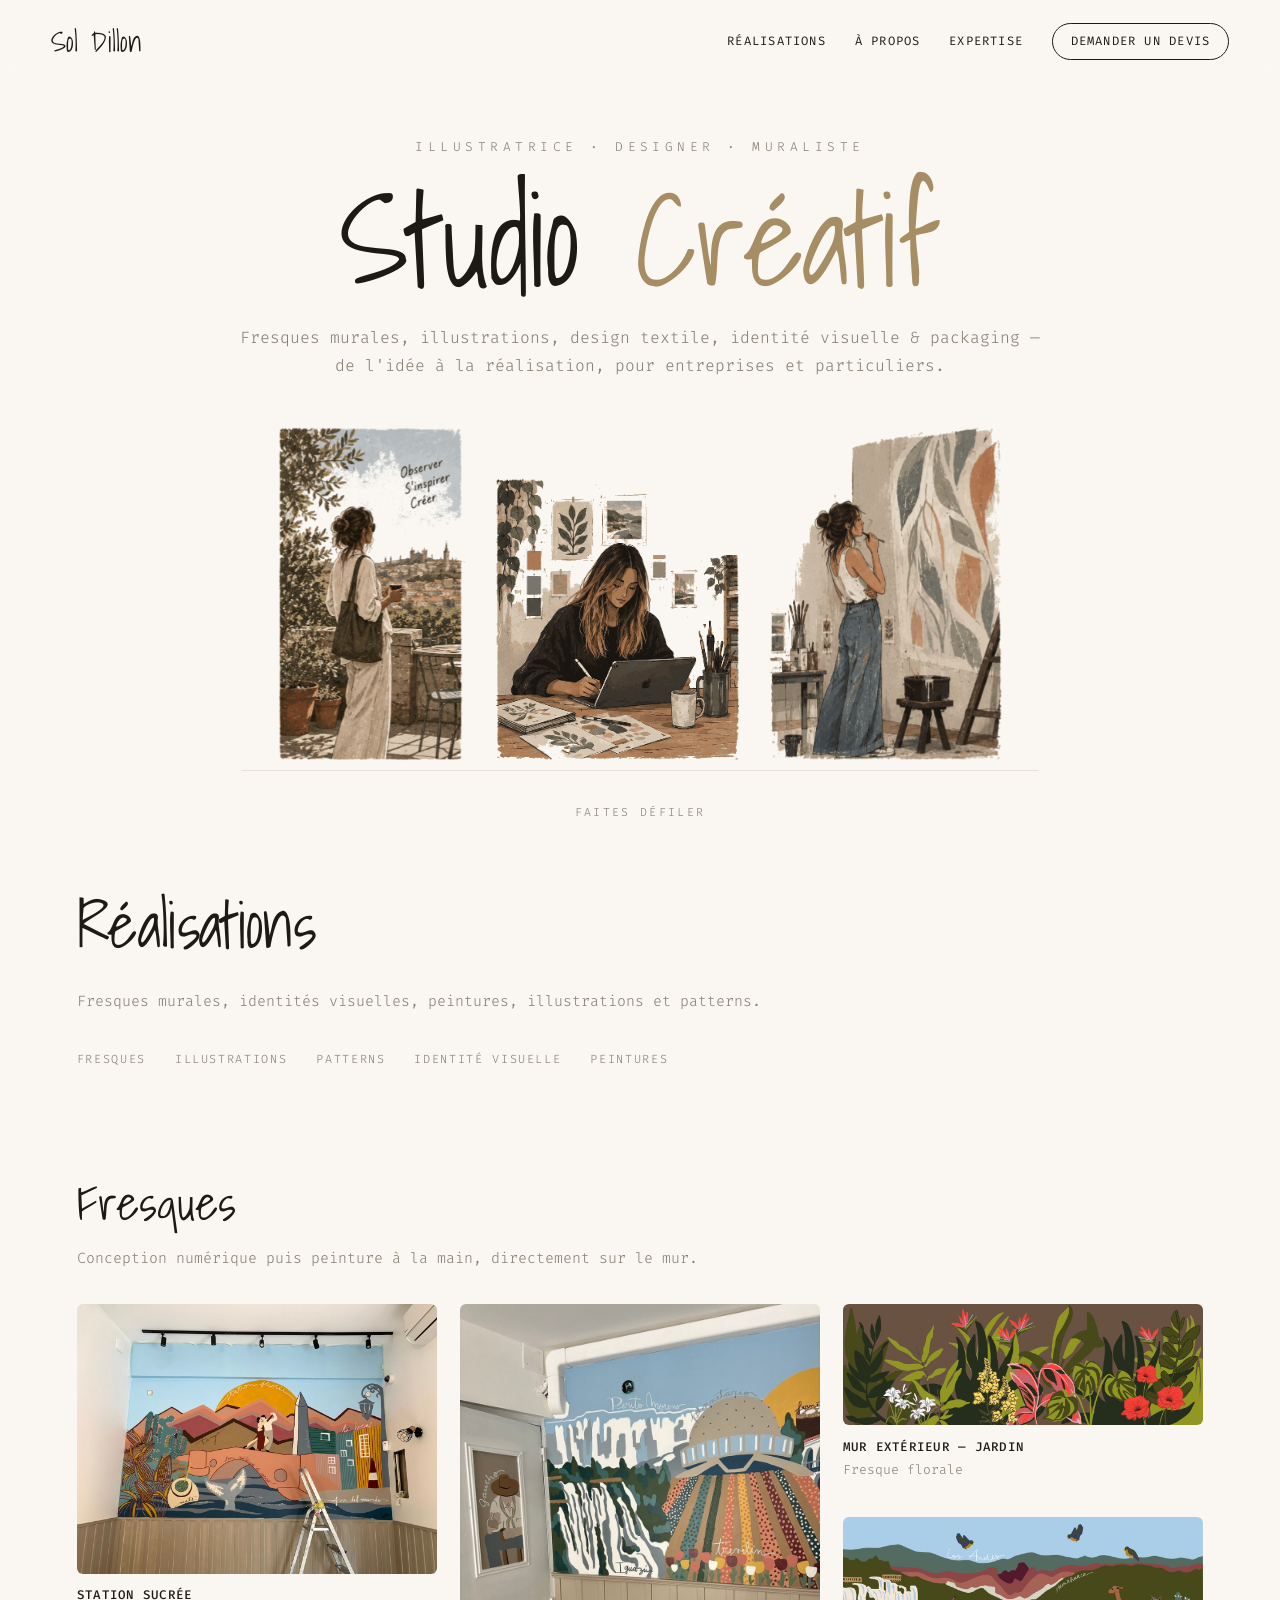
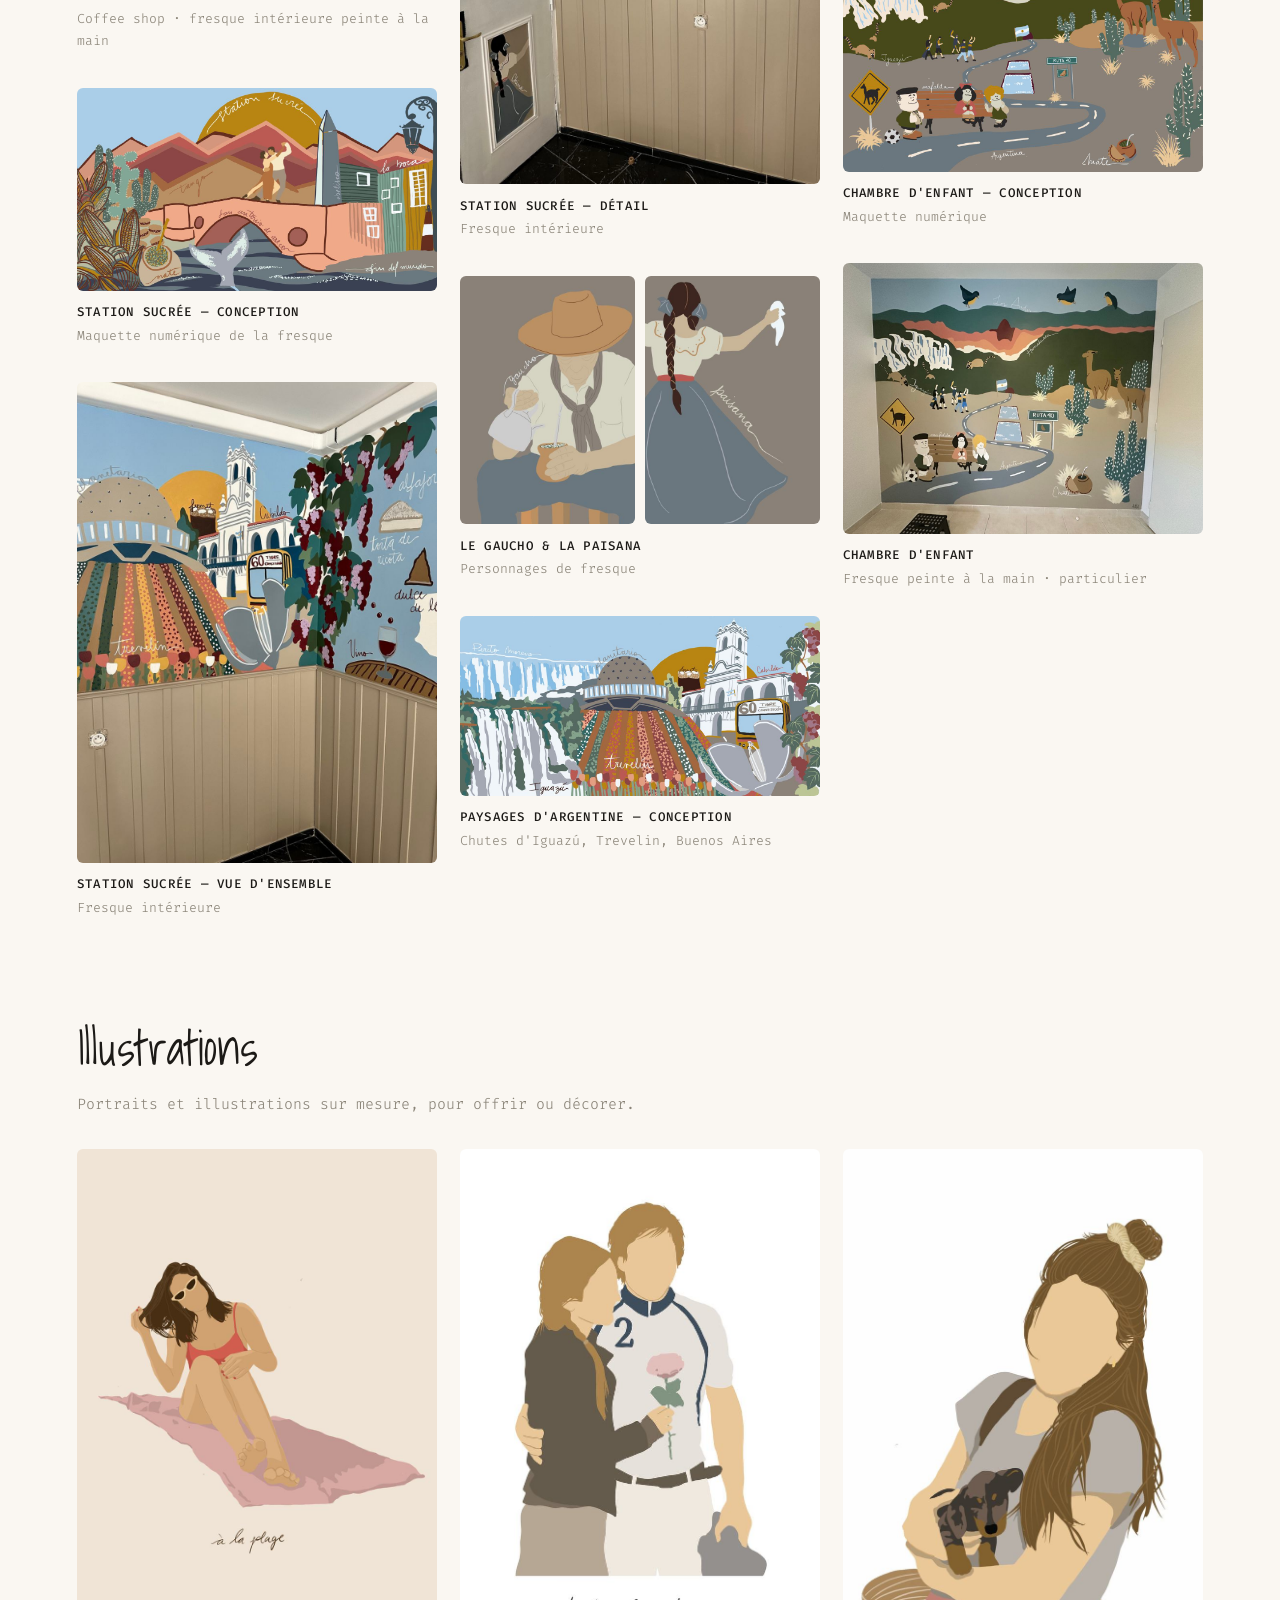
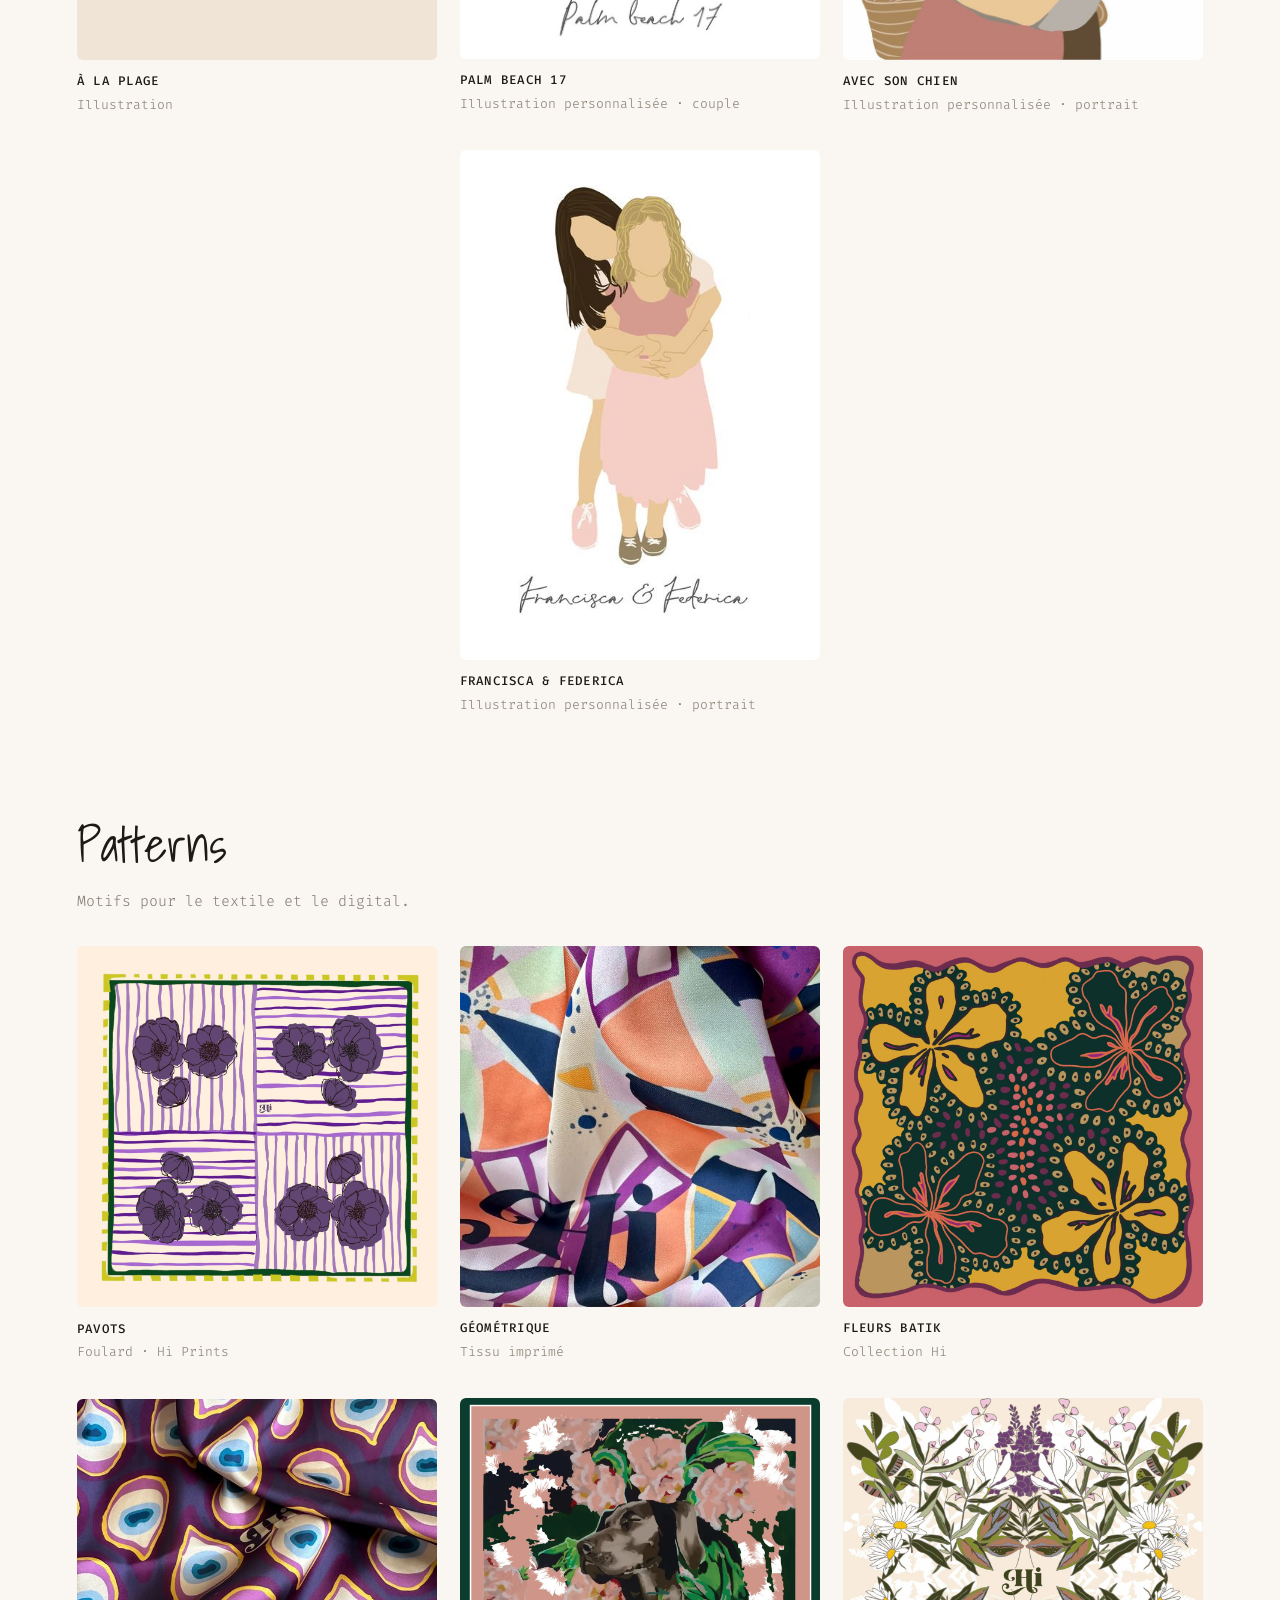
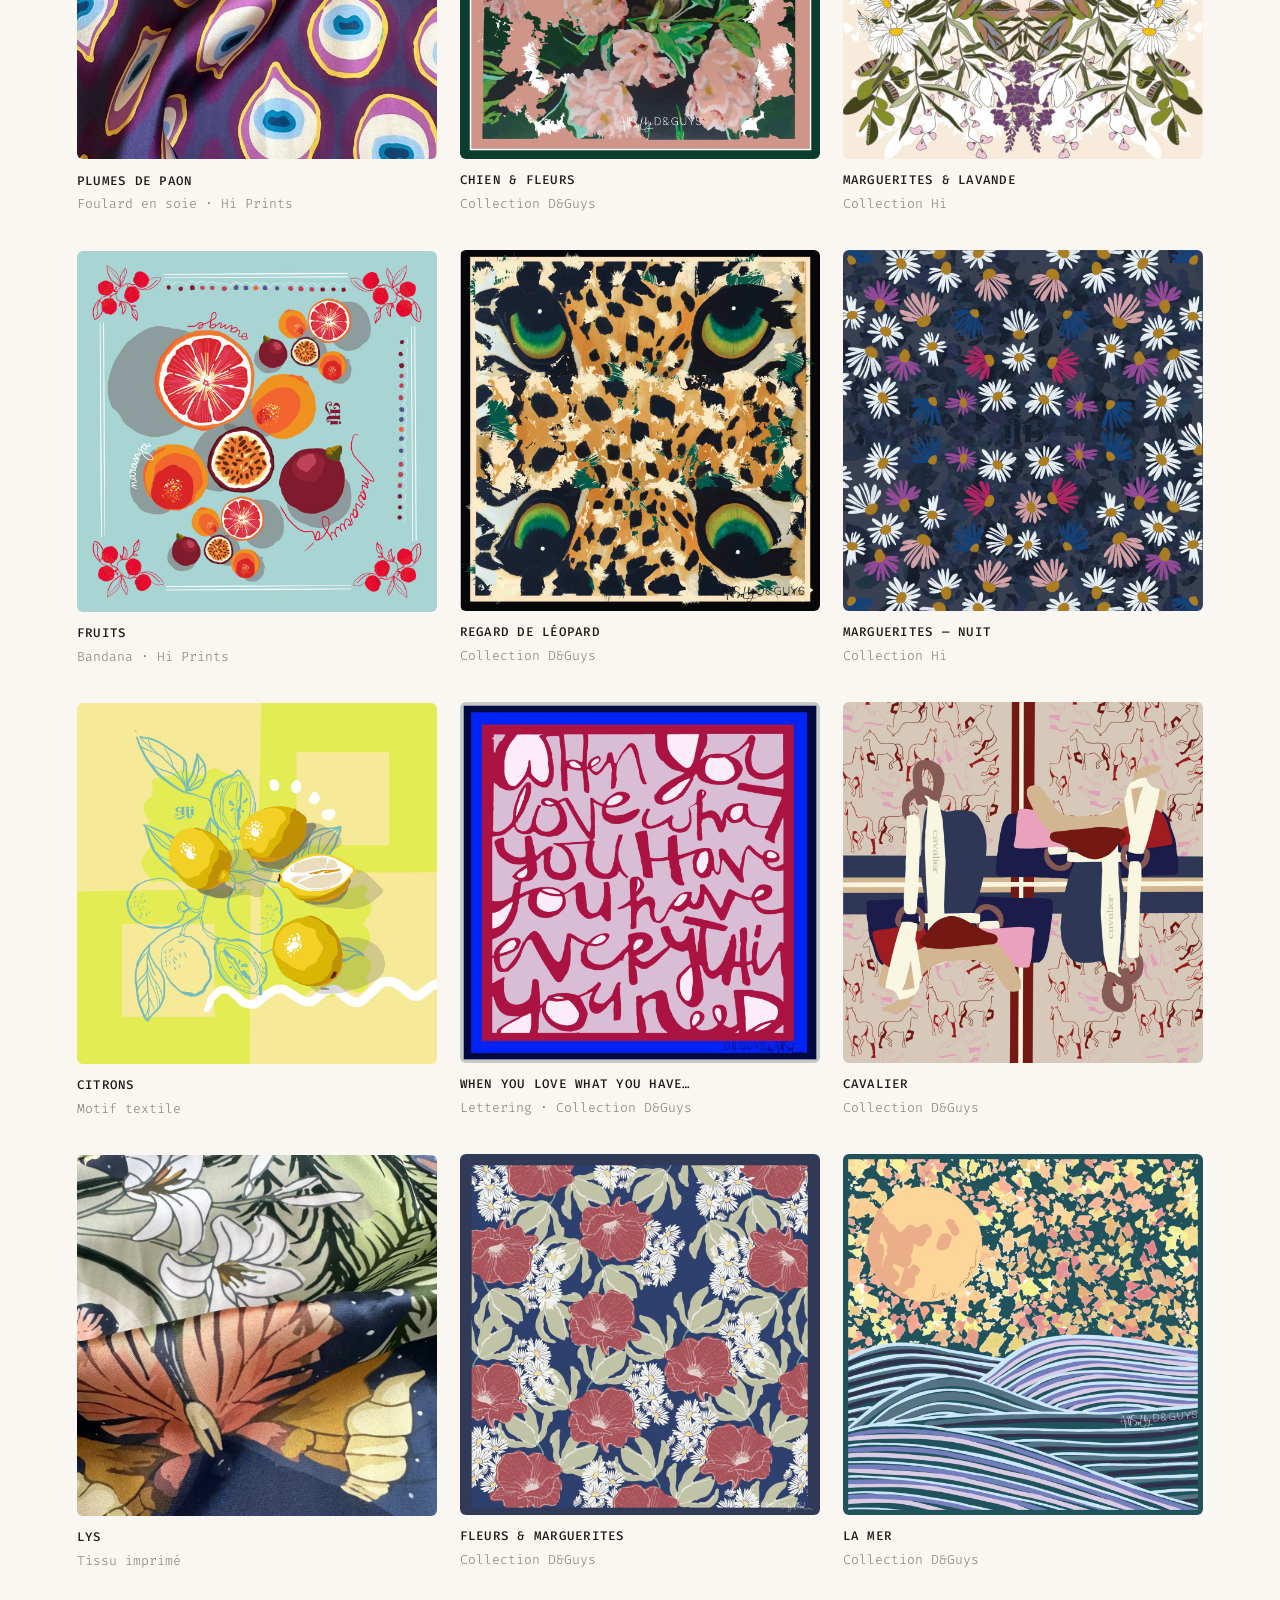
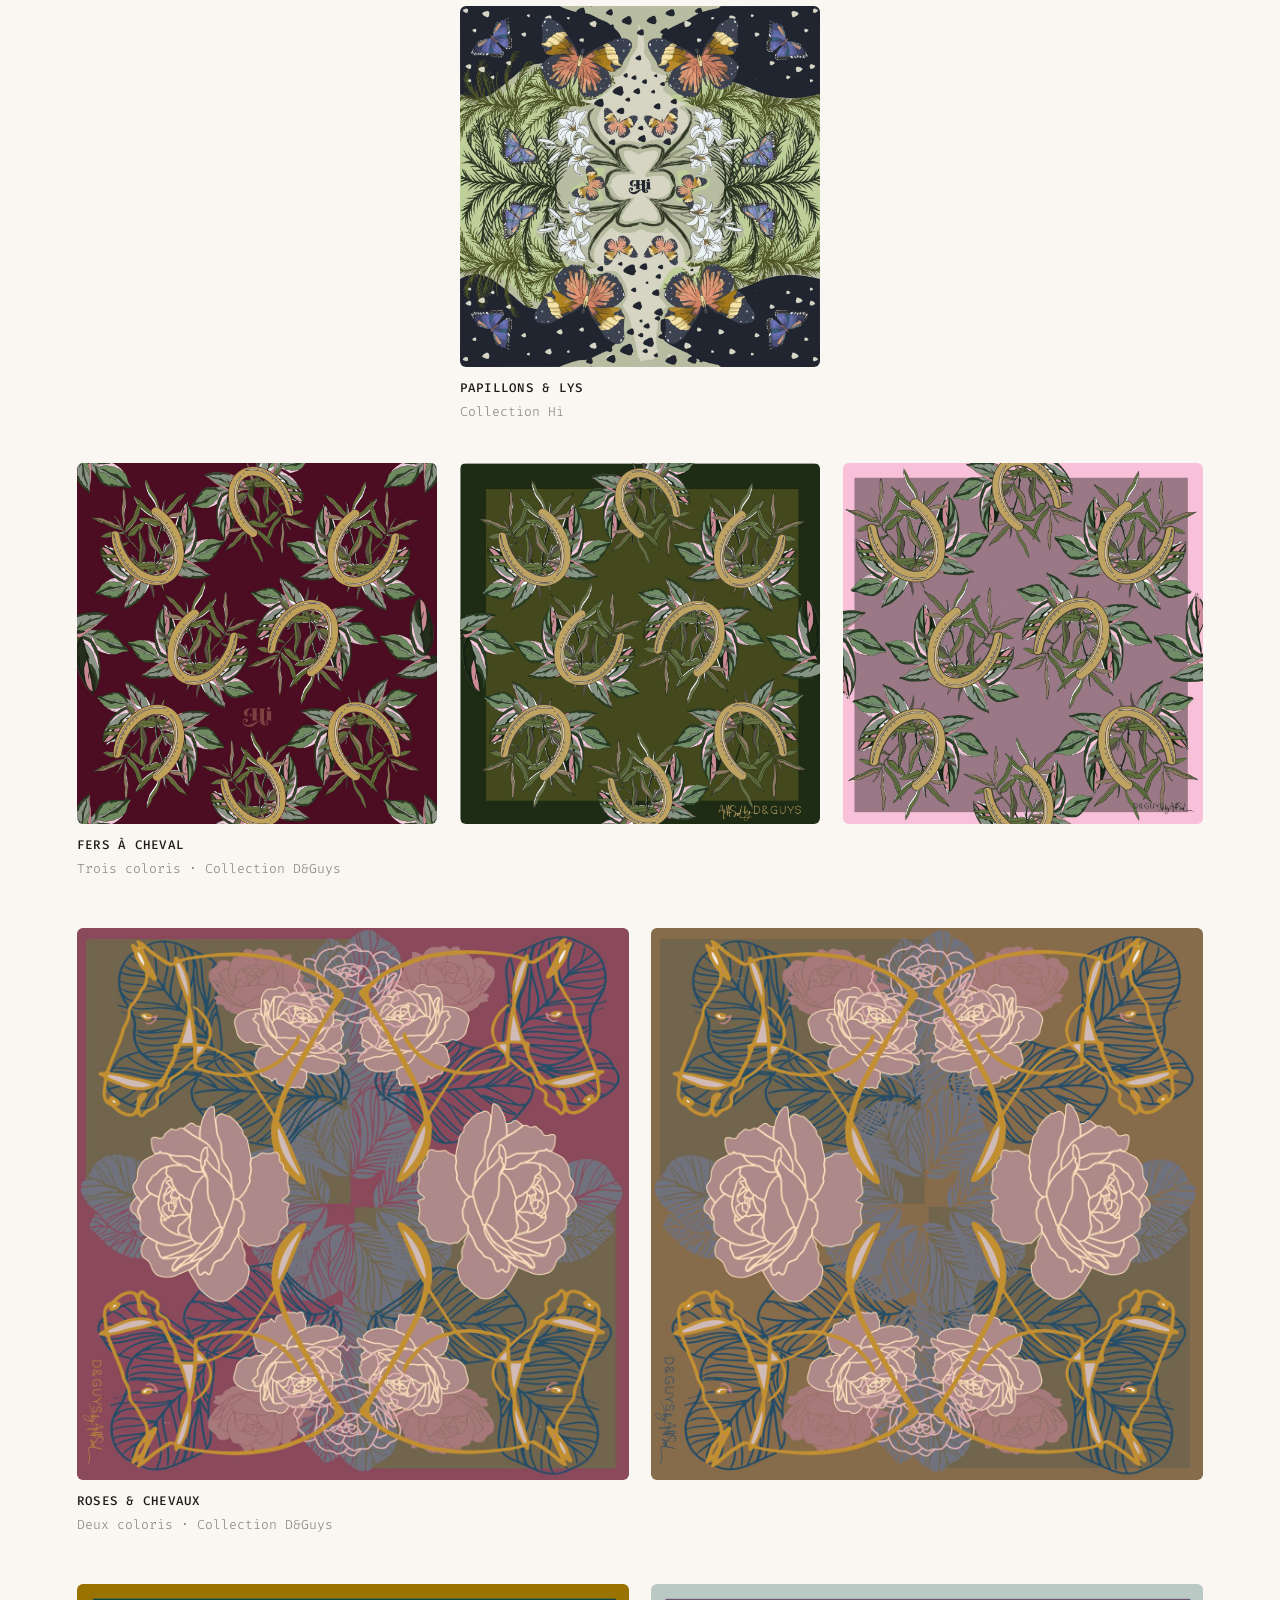
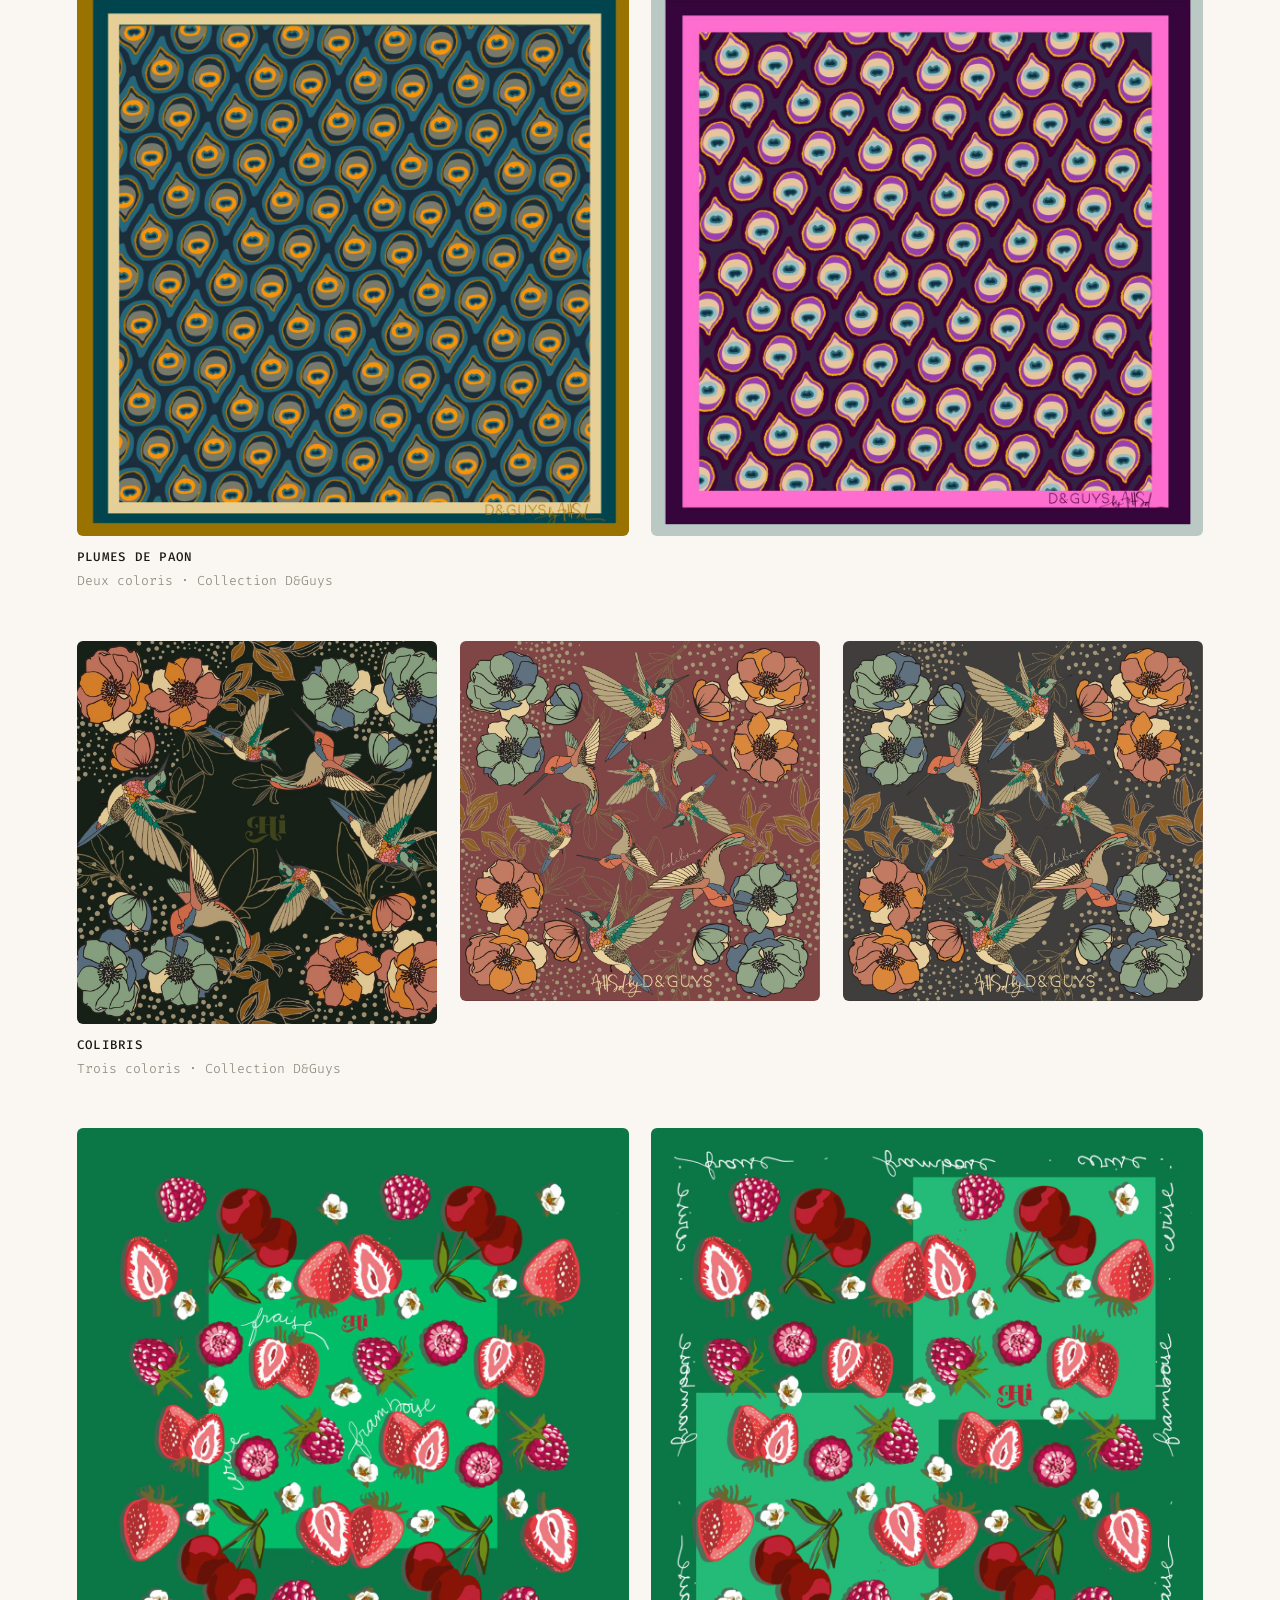
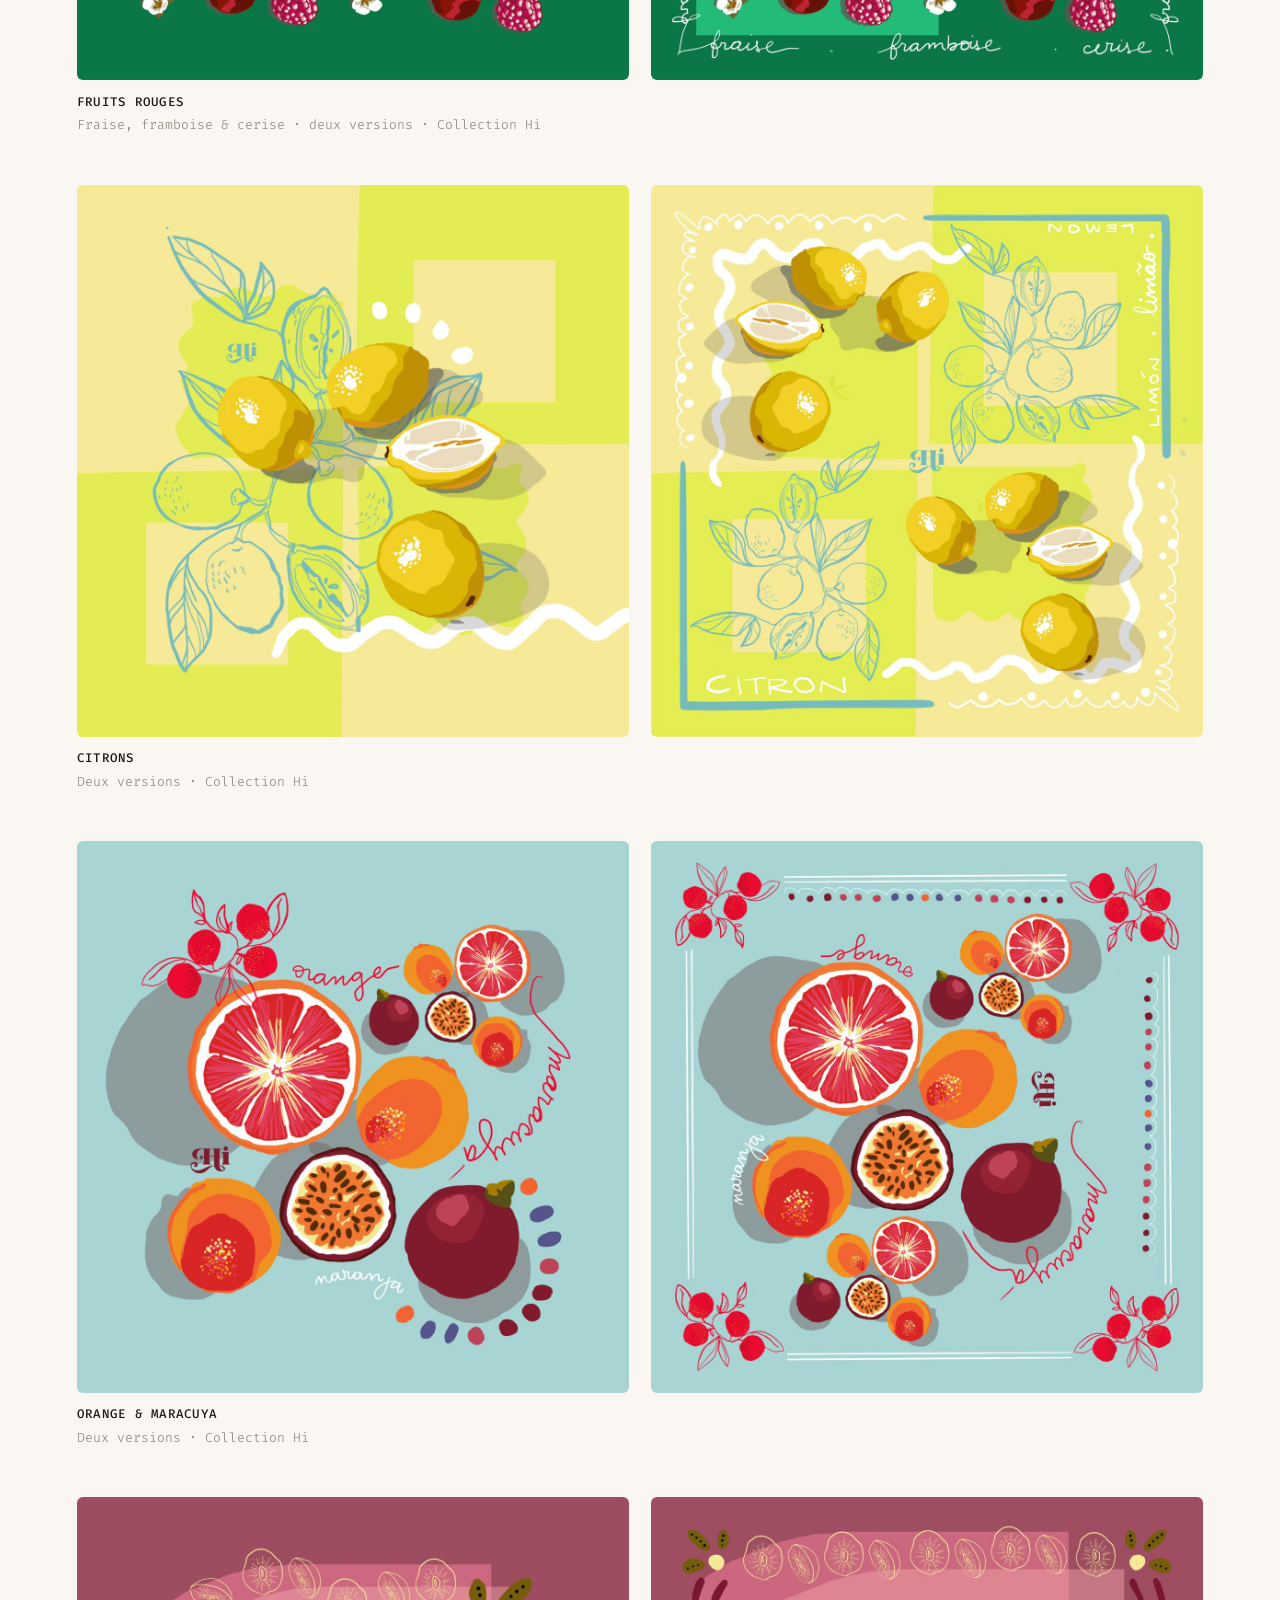
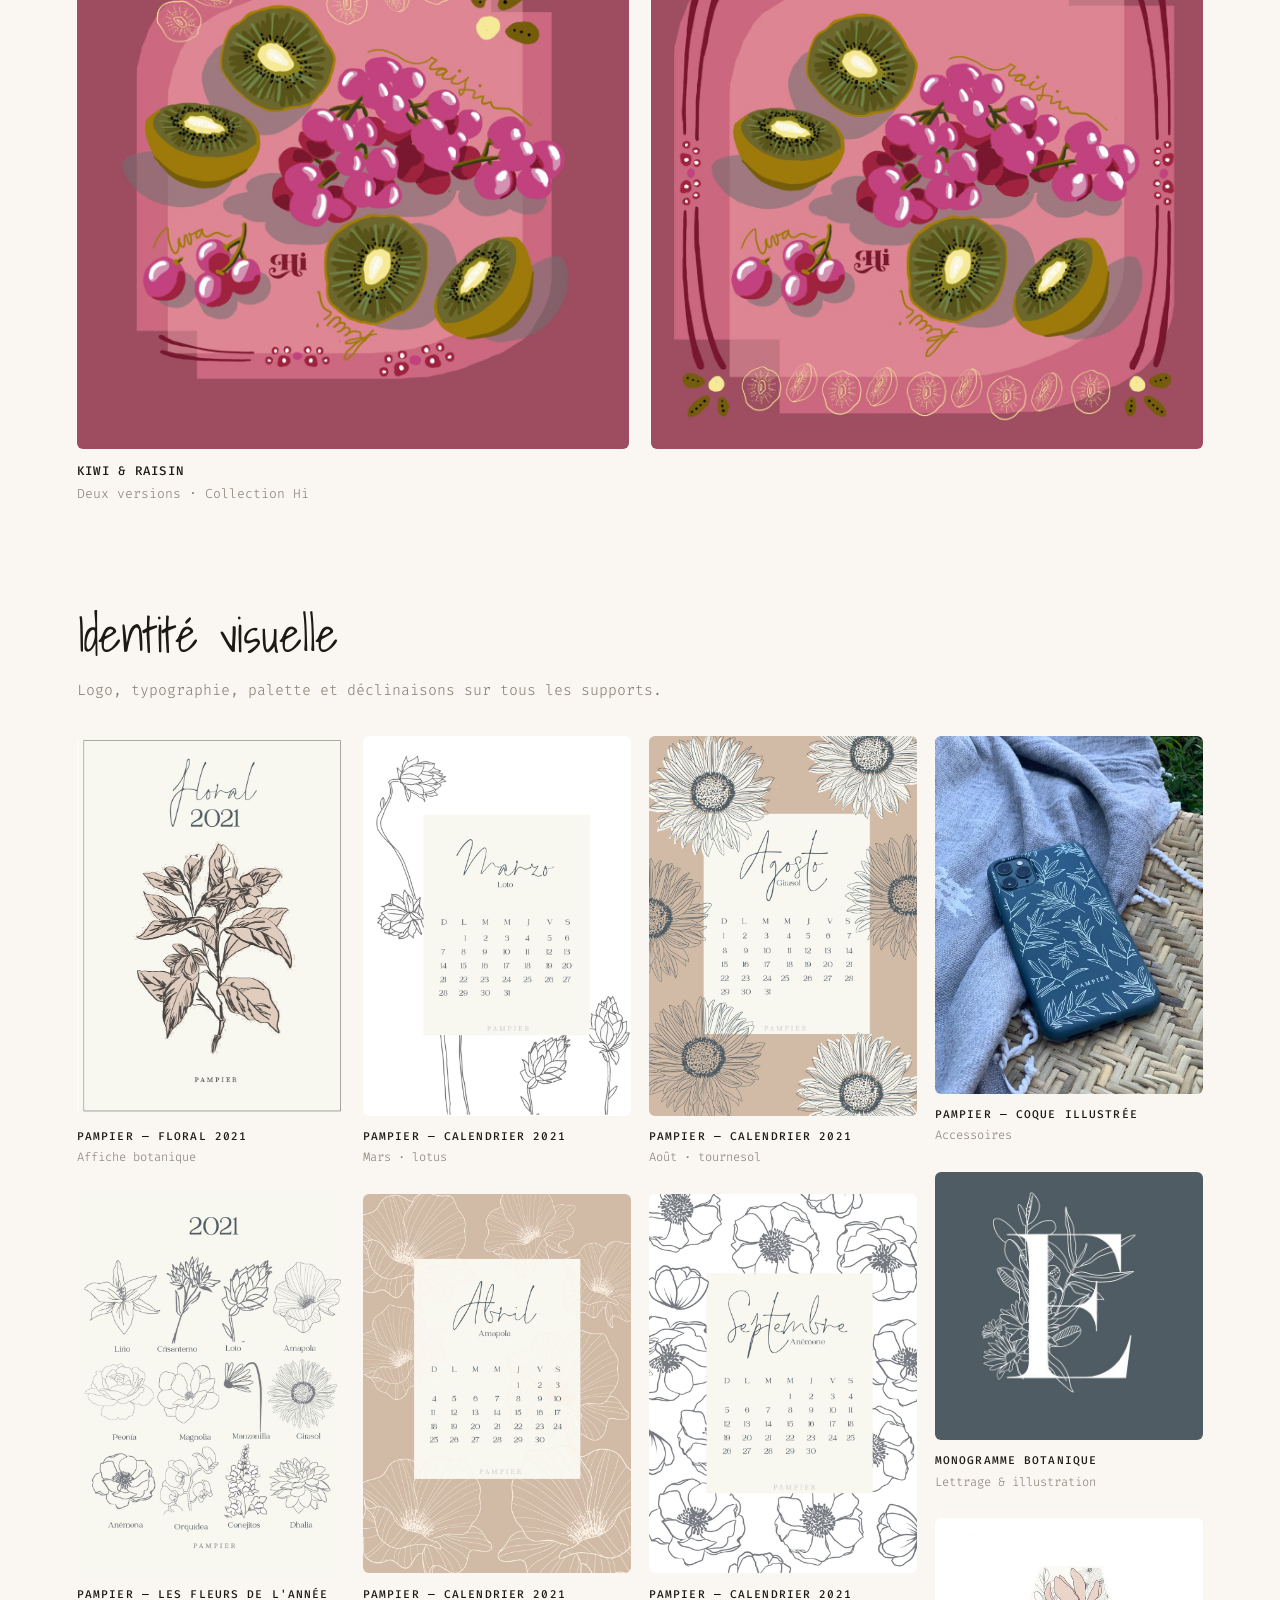
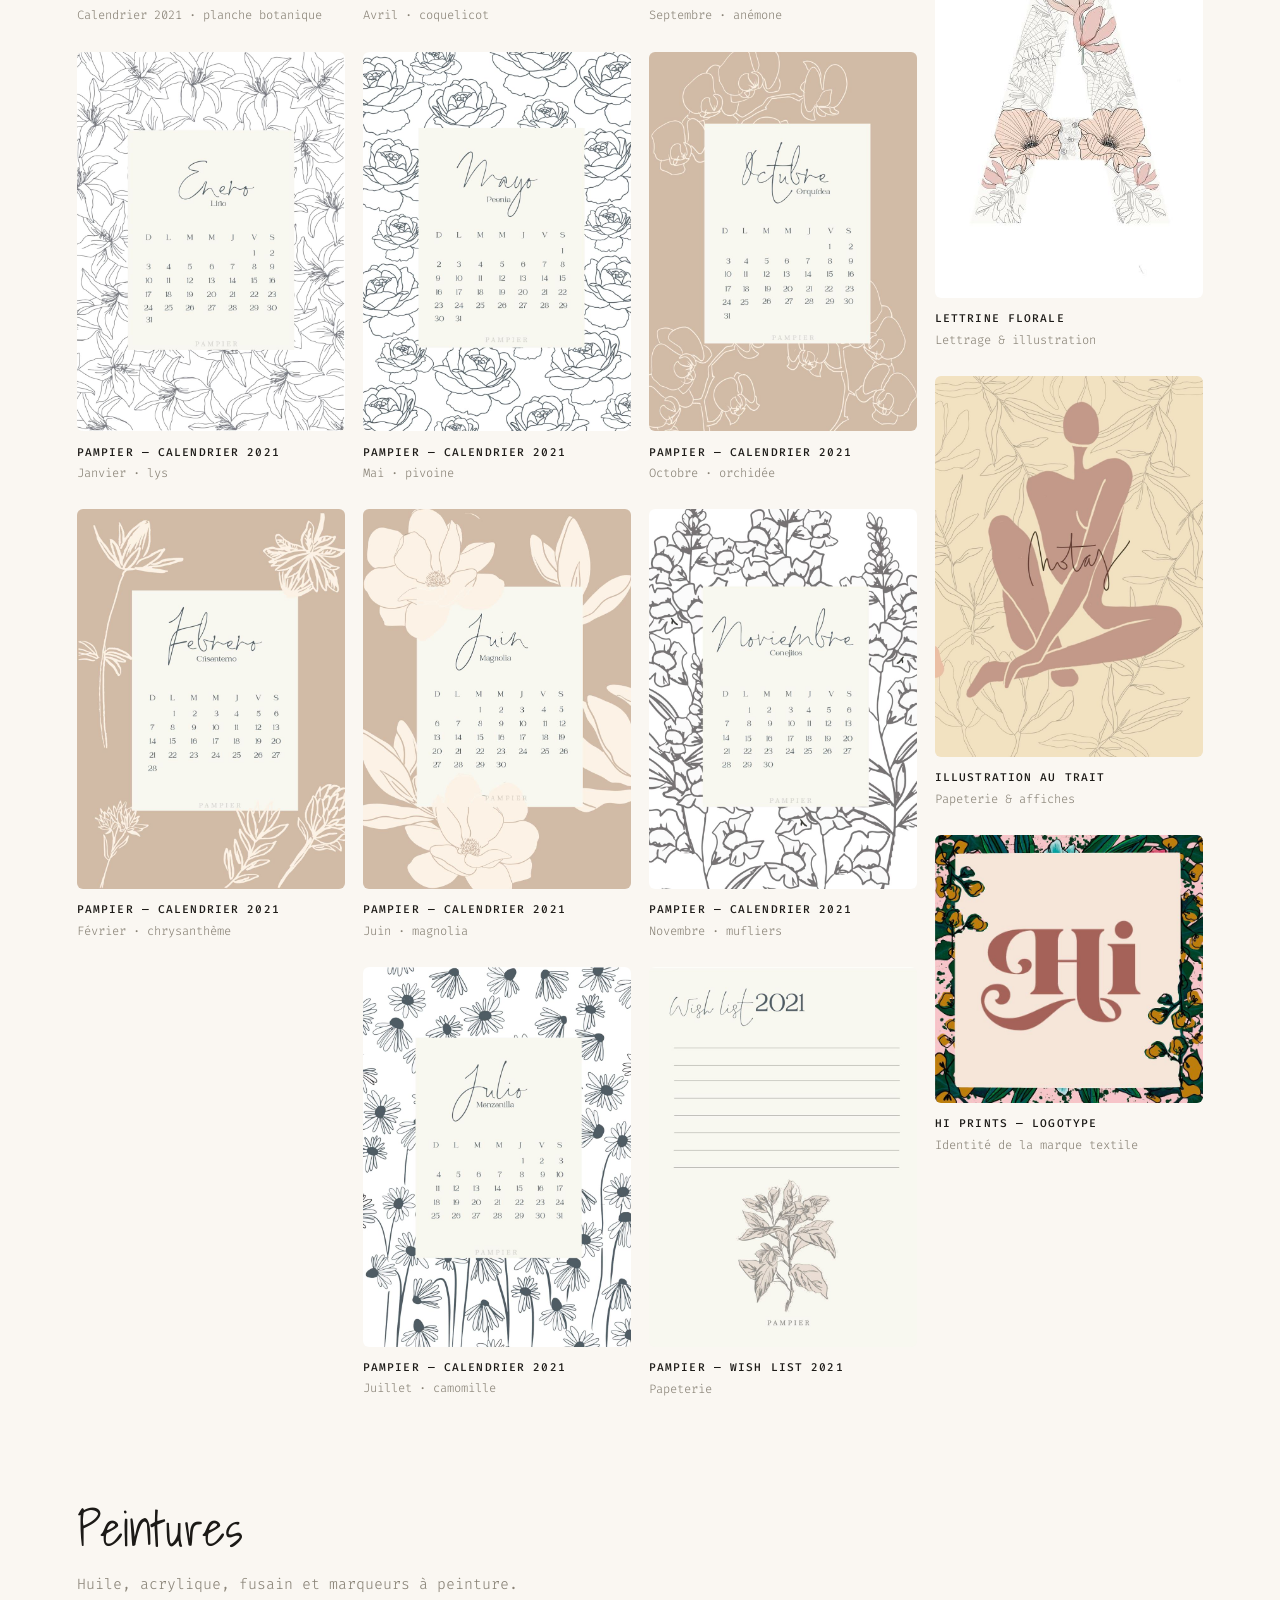
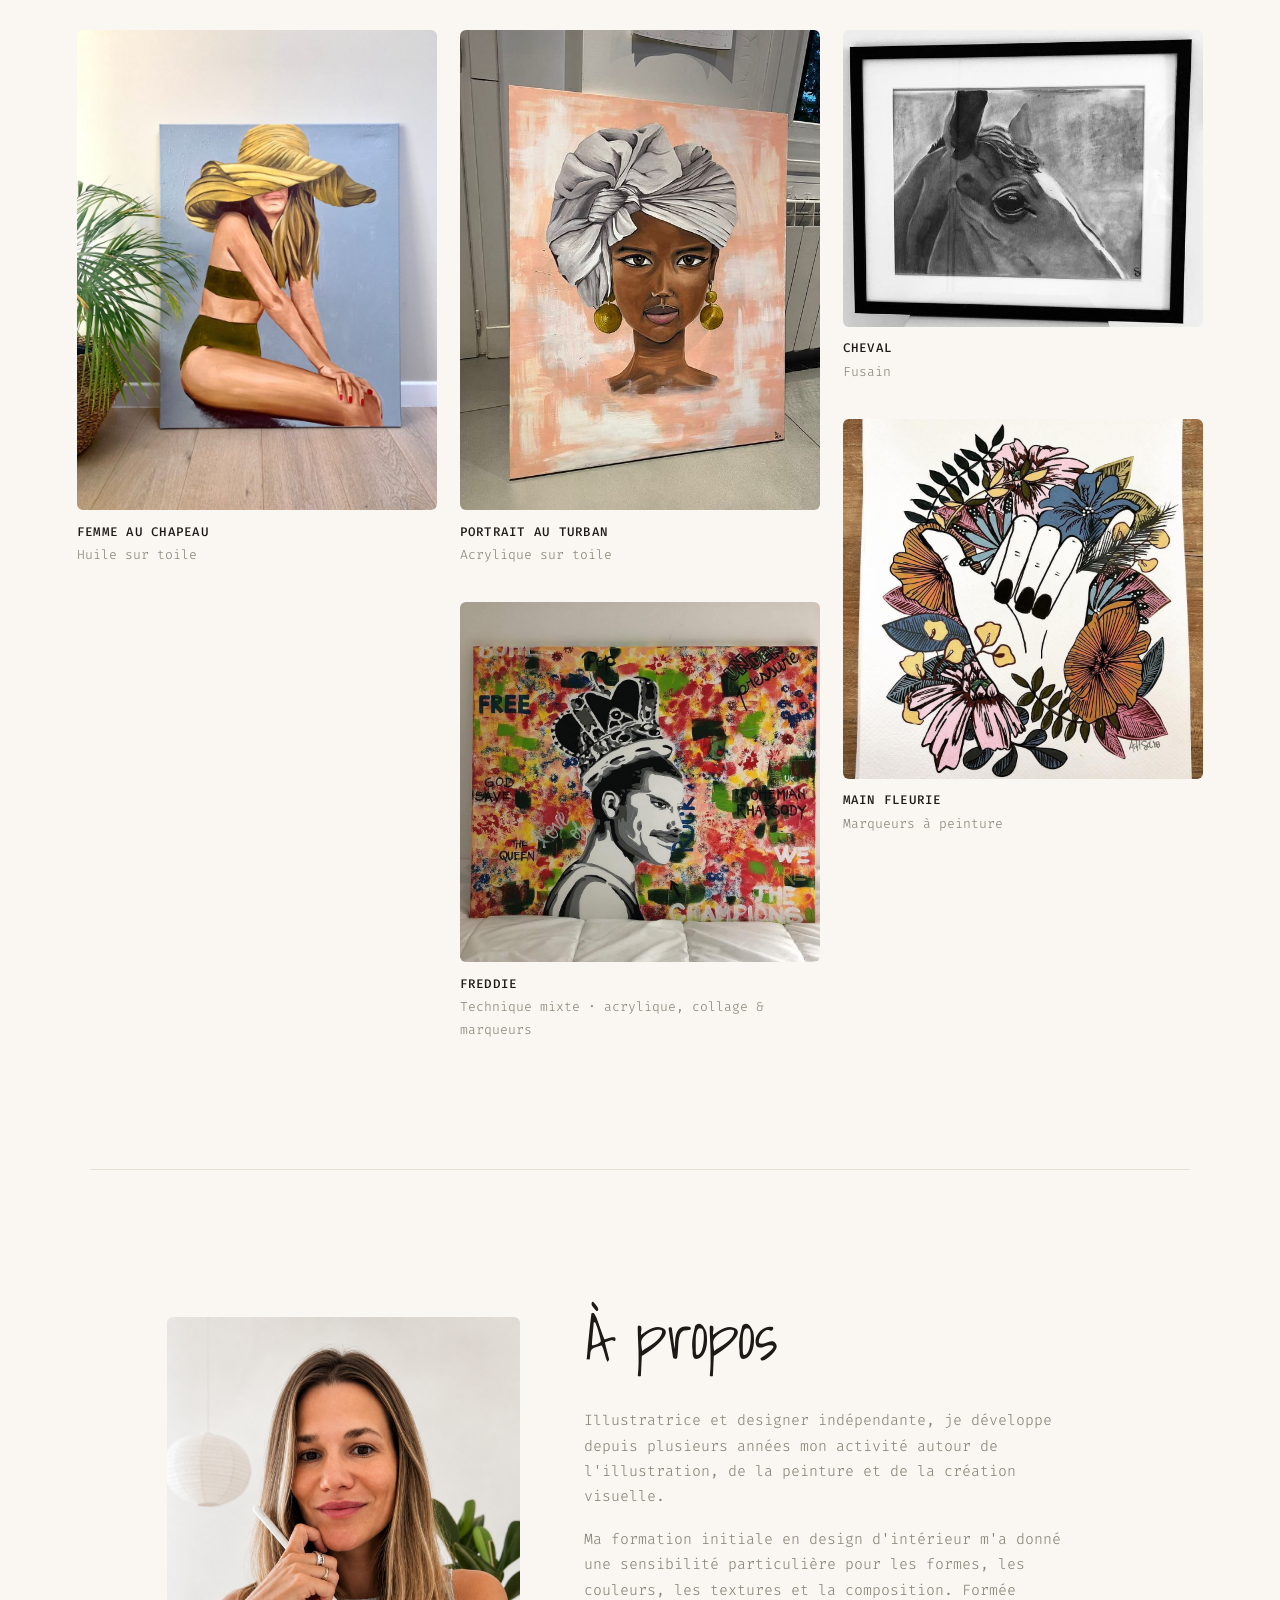
==== commit 4bda8832: "Fresques: gaucho y paisana lado a lado en una sola tarjeta (mitad de tamaño) Co-Authored-By: Claude " ====
--- a/index.html
+++ b/index.html
@@ -60,7 +60,7 @@
   </script>
   <link rel="preconnect" href="https://fonts.googleapis.com">
   <link href="https://fonts.googleapis.com/css2?family=Shadows+Into+Light&family=Fira+Code:wght@300;400;500;600&display=swap" rel="stylesheet">
-  <link rel="stylesheet" href="css/style.css?v=25">
+  <link rel="stylesheet" href="css/style.css?v=26">
 </head>
 <body>
 
@@ -122,13 +122,12 @@
           <img src="assets/trabajos/fresques-station-sucree-detail.jpg" alt="Station Sucrée — détail — Fresque intérieure" loading="lazy">
           <figcaption><strong>Station Sucrée — détail</strong><span>Fresque intérieure</span></figcaption>
         </figure>
-        <figure class="work reveal">
-          <img src="assets/trabajos/fresques-gaucho.jpg" alt="Le gaucho — Personnage de fresque" loading="lazy">
-          <figcaption><strong>Le gaucho</strong><span>Personnage de fresque</span></figcaption>
-        </figure>
-        <figure class="work reveal">
-          <img src="assets/trabajos/fresques-paisana.jpg" alt="La paisana — Personnage de fresque" loading="lazy">
-          <figcaption><strong>La paisana</strong><span>Personnage de fresque</span></figcaption>
+        <figure class="work work--pair reveal">
+          <div class="work__pair">
+            <img src="assets/trabajos/fresques-gaucho.jpg" alt="Le gaucho — personnage de fresque" loading="lazy">
+            <img src="assets/trabajos/fresques-paisana.jpg" alt="La paisana — personnage de fresque" loading="lazy">
+          </div>
+          <figcaption><strong>Le gaucho &amp; la paisana</strong><span>Personnages de fresque</span></figcaption>
         </figure>
         <figure class="work reveal">
           <img src="assets/trabajos/fresques-argentine-conception.jpg" alt="Paysages d'Argentine — conception — Chutes d'Iguazú, Trevelin, Buenos Aires" loading="lazy">
--- a/css/style.css
+++ b/css/style.css
@@ -168,6 +168,10 @@
 .works__grid--compact .work figcaption strong { font-size: .7rem; }
 .works__grid--compact .work figcaption span { font-size: .76rem; }
 
+/* dos imágenes verticales lado a lado en una tarjeta */
+.work__pair { display: grid; grid-template-columns: 1fr 1fr; gap: .6rem; }
+.work__pair img { border-radius: 6px; }
+
 /* ── À propos ── */
 .about {
   padding: 7rem 6vw; max-width: 1100px; margin: 0 auto;
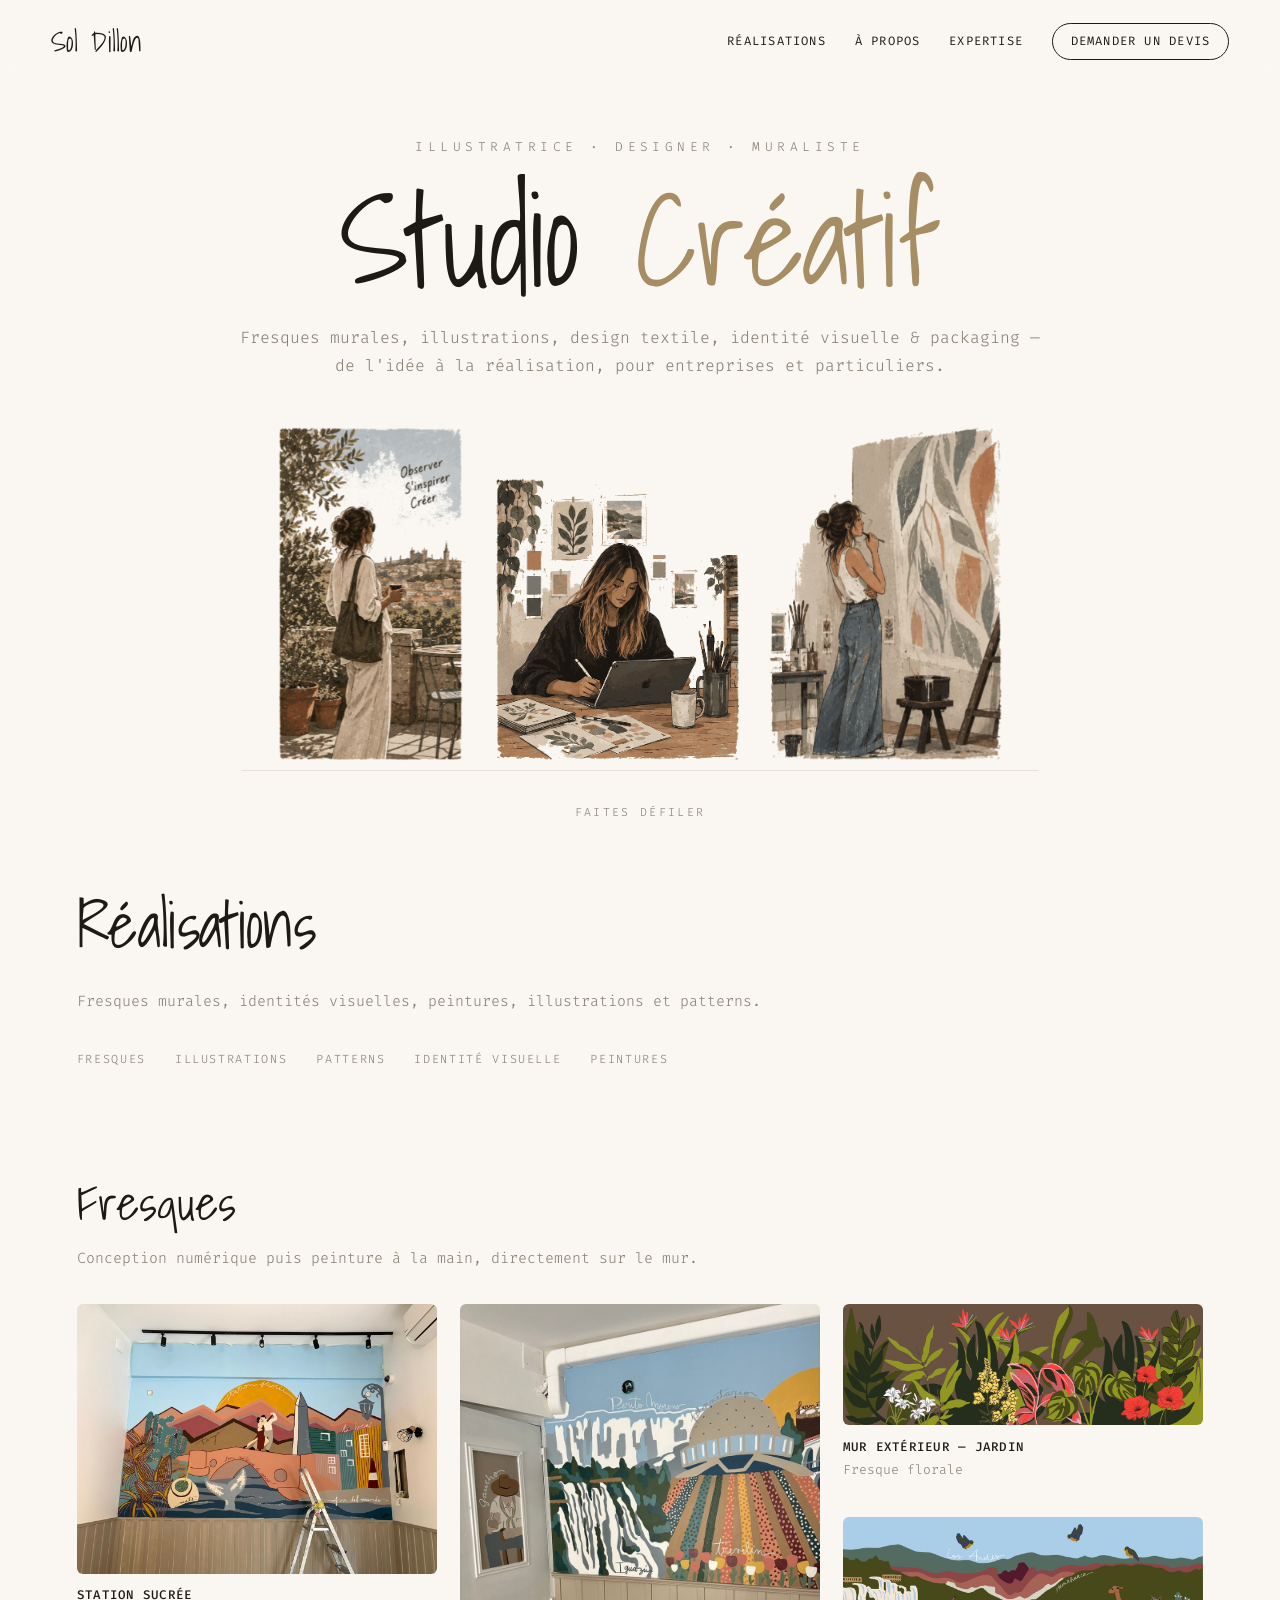
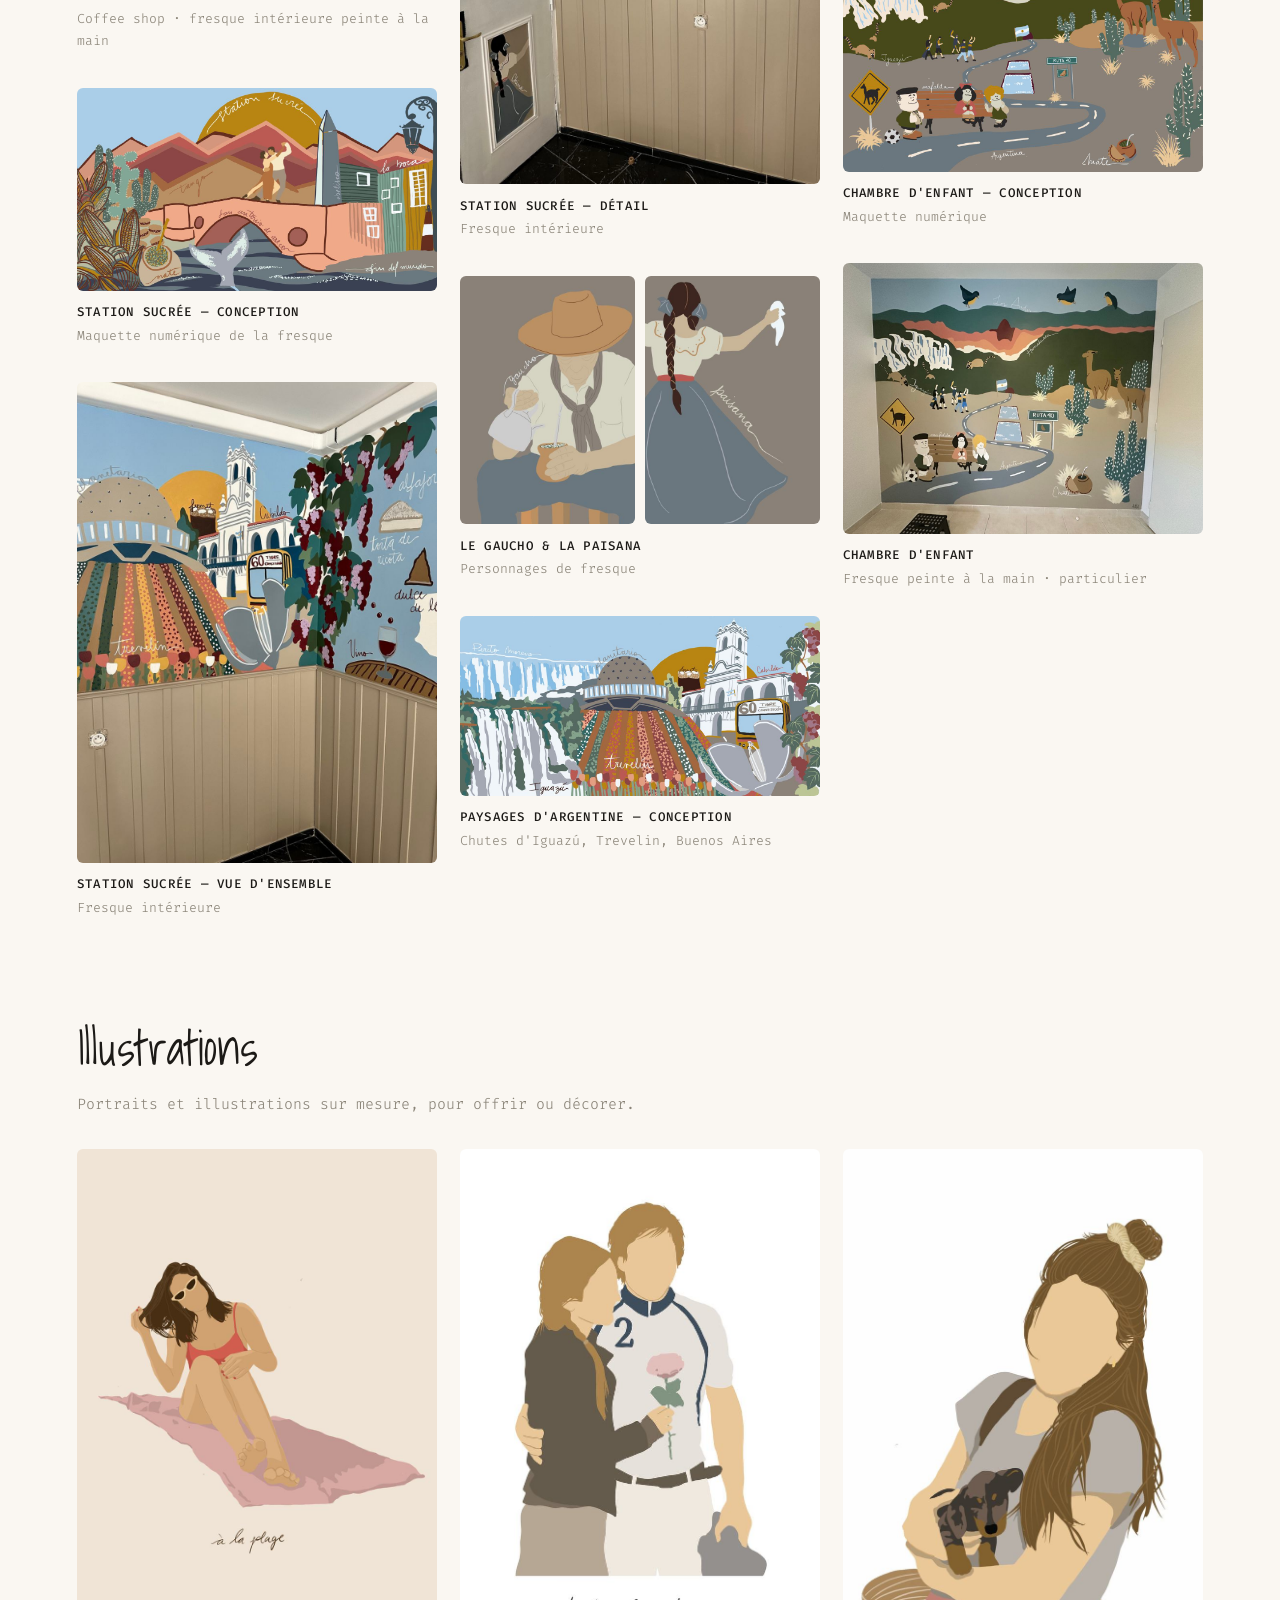
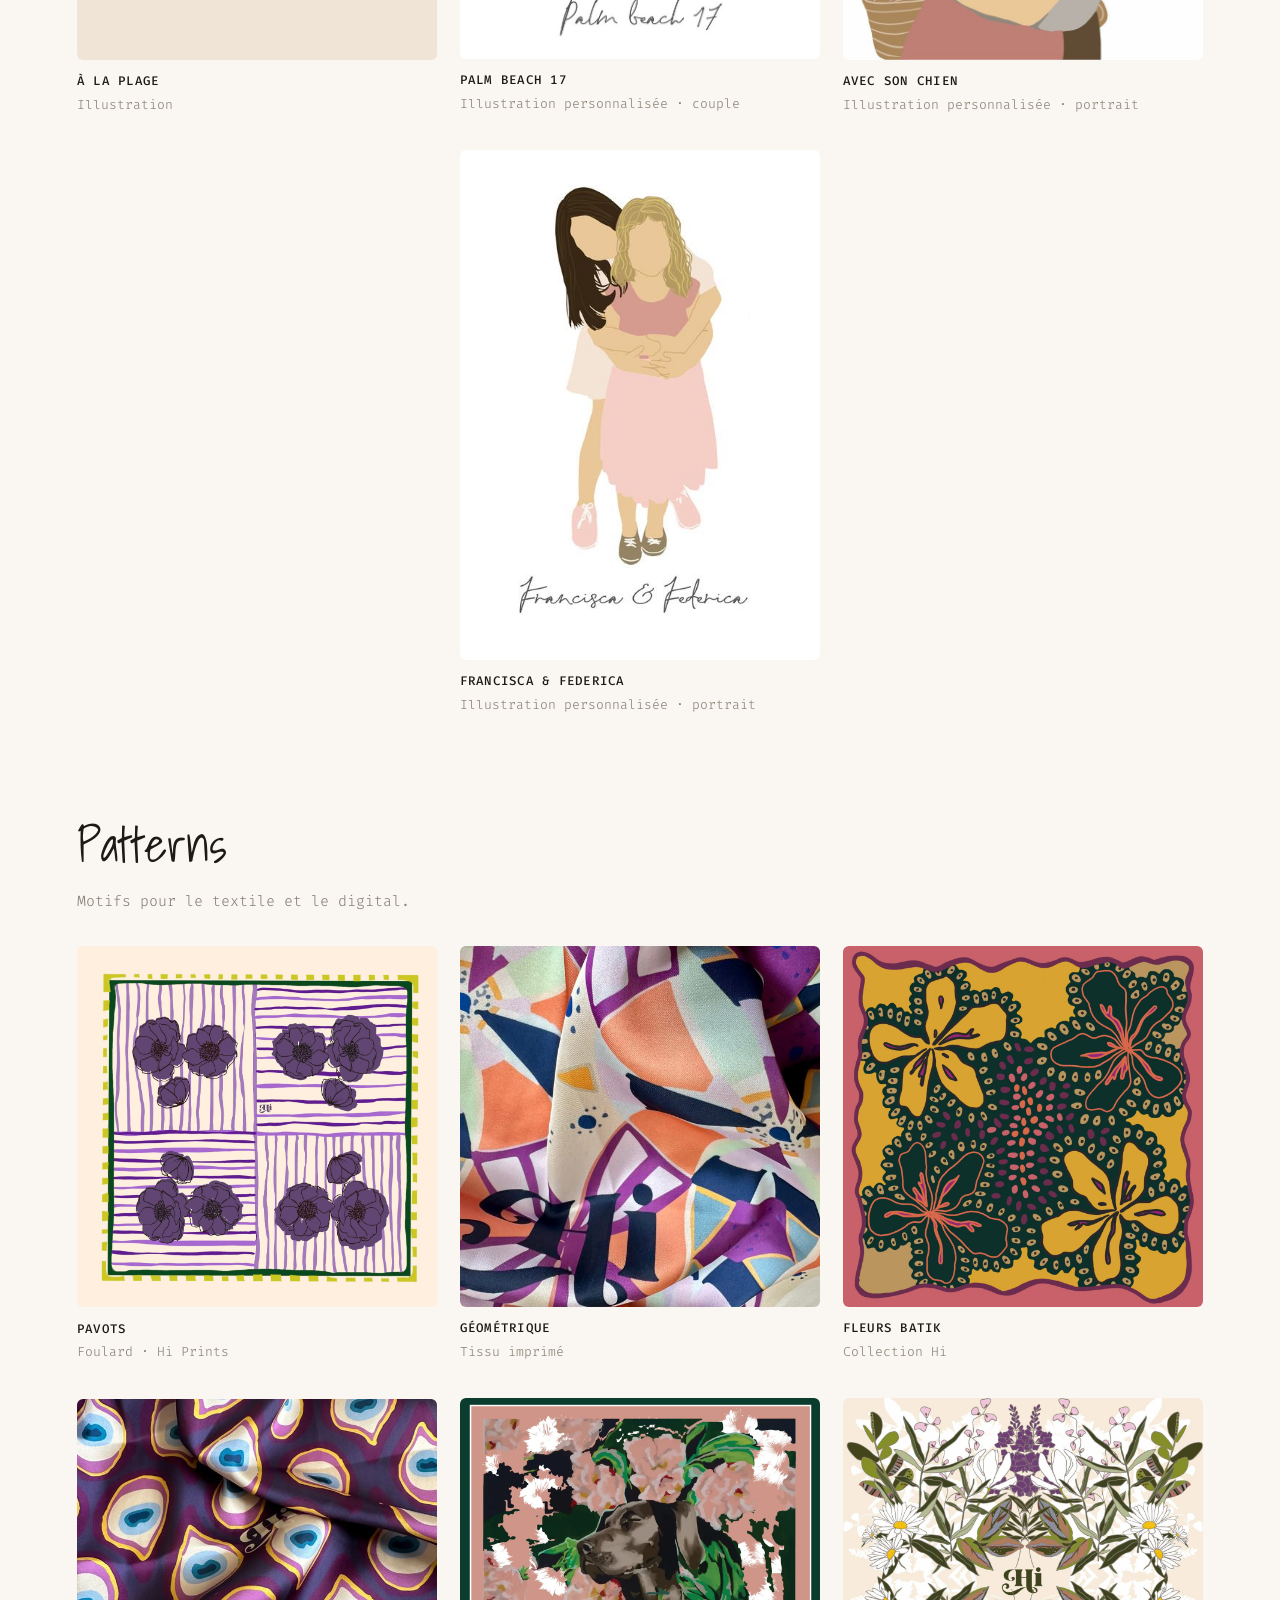
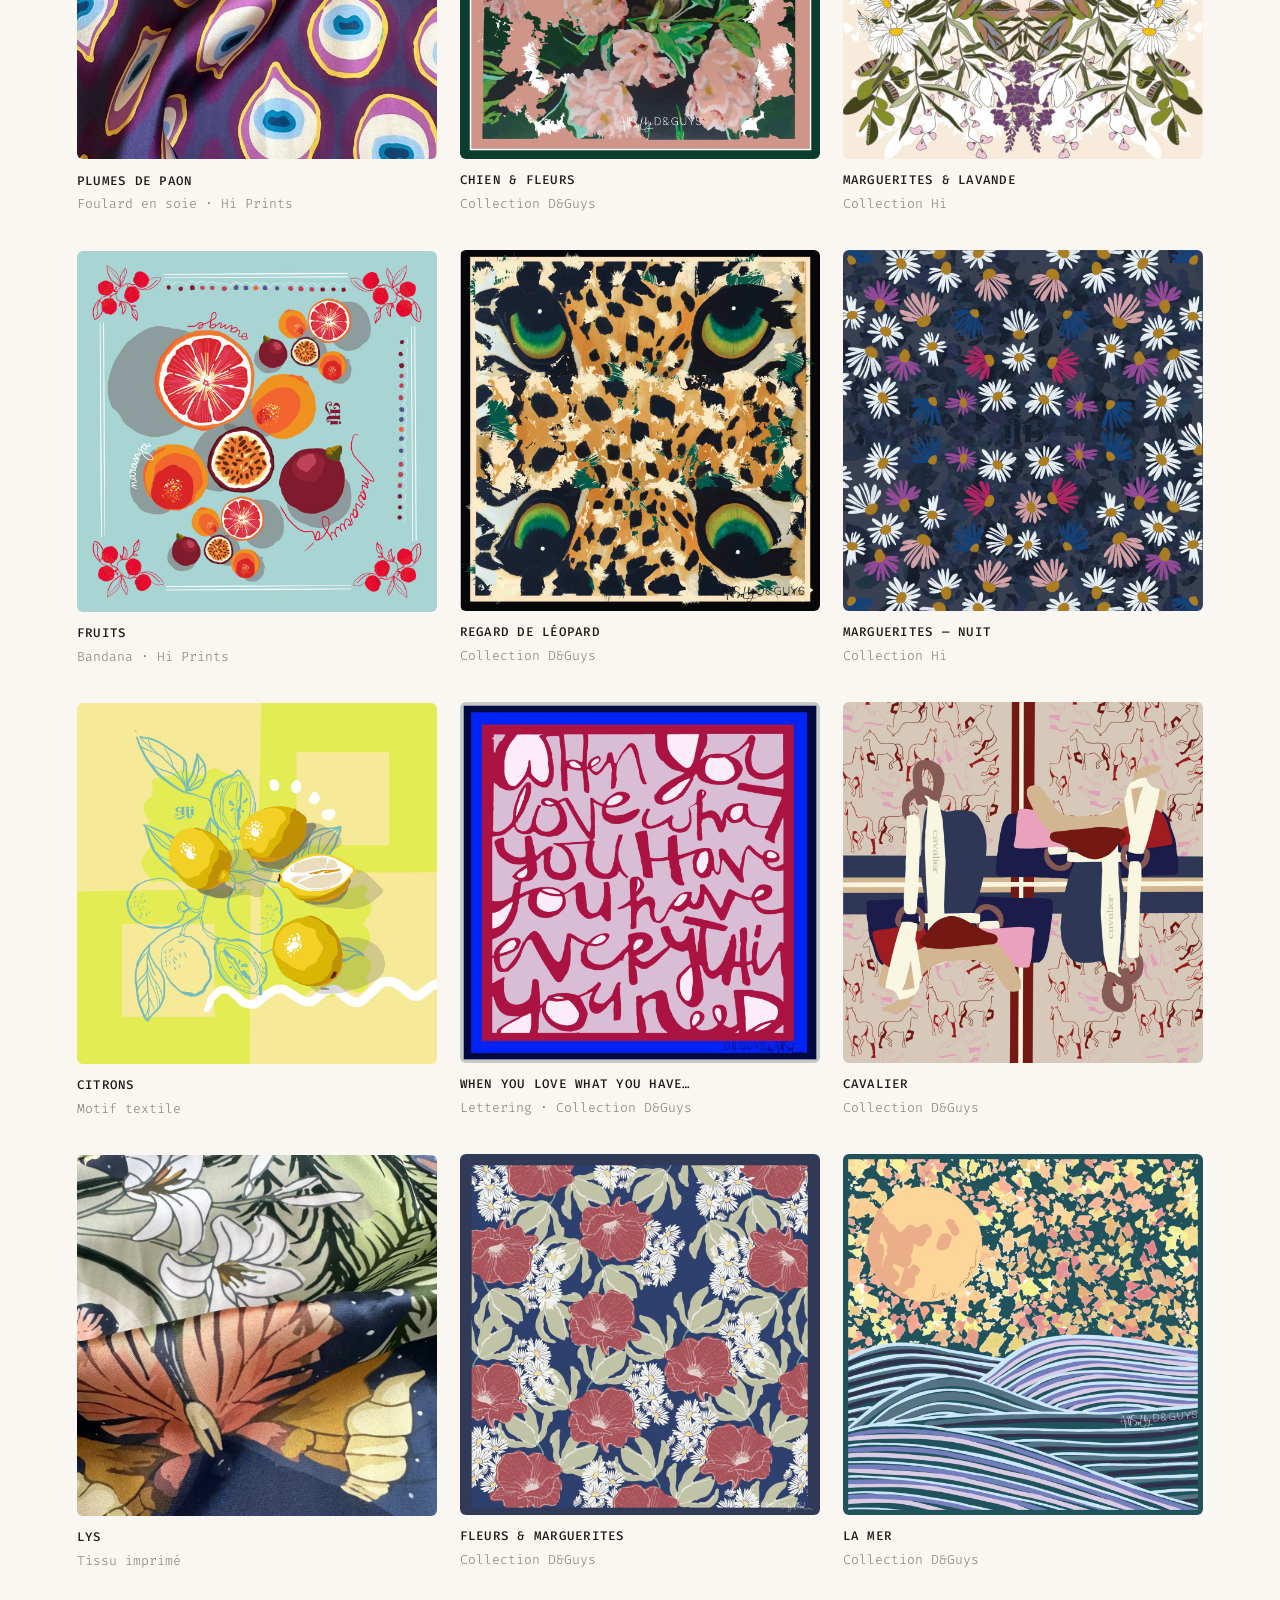
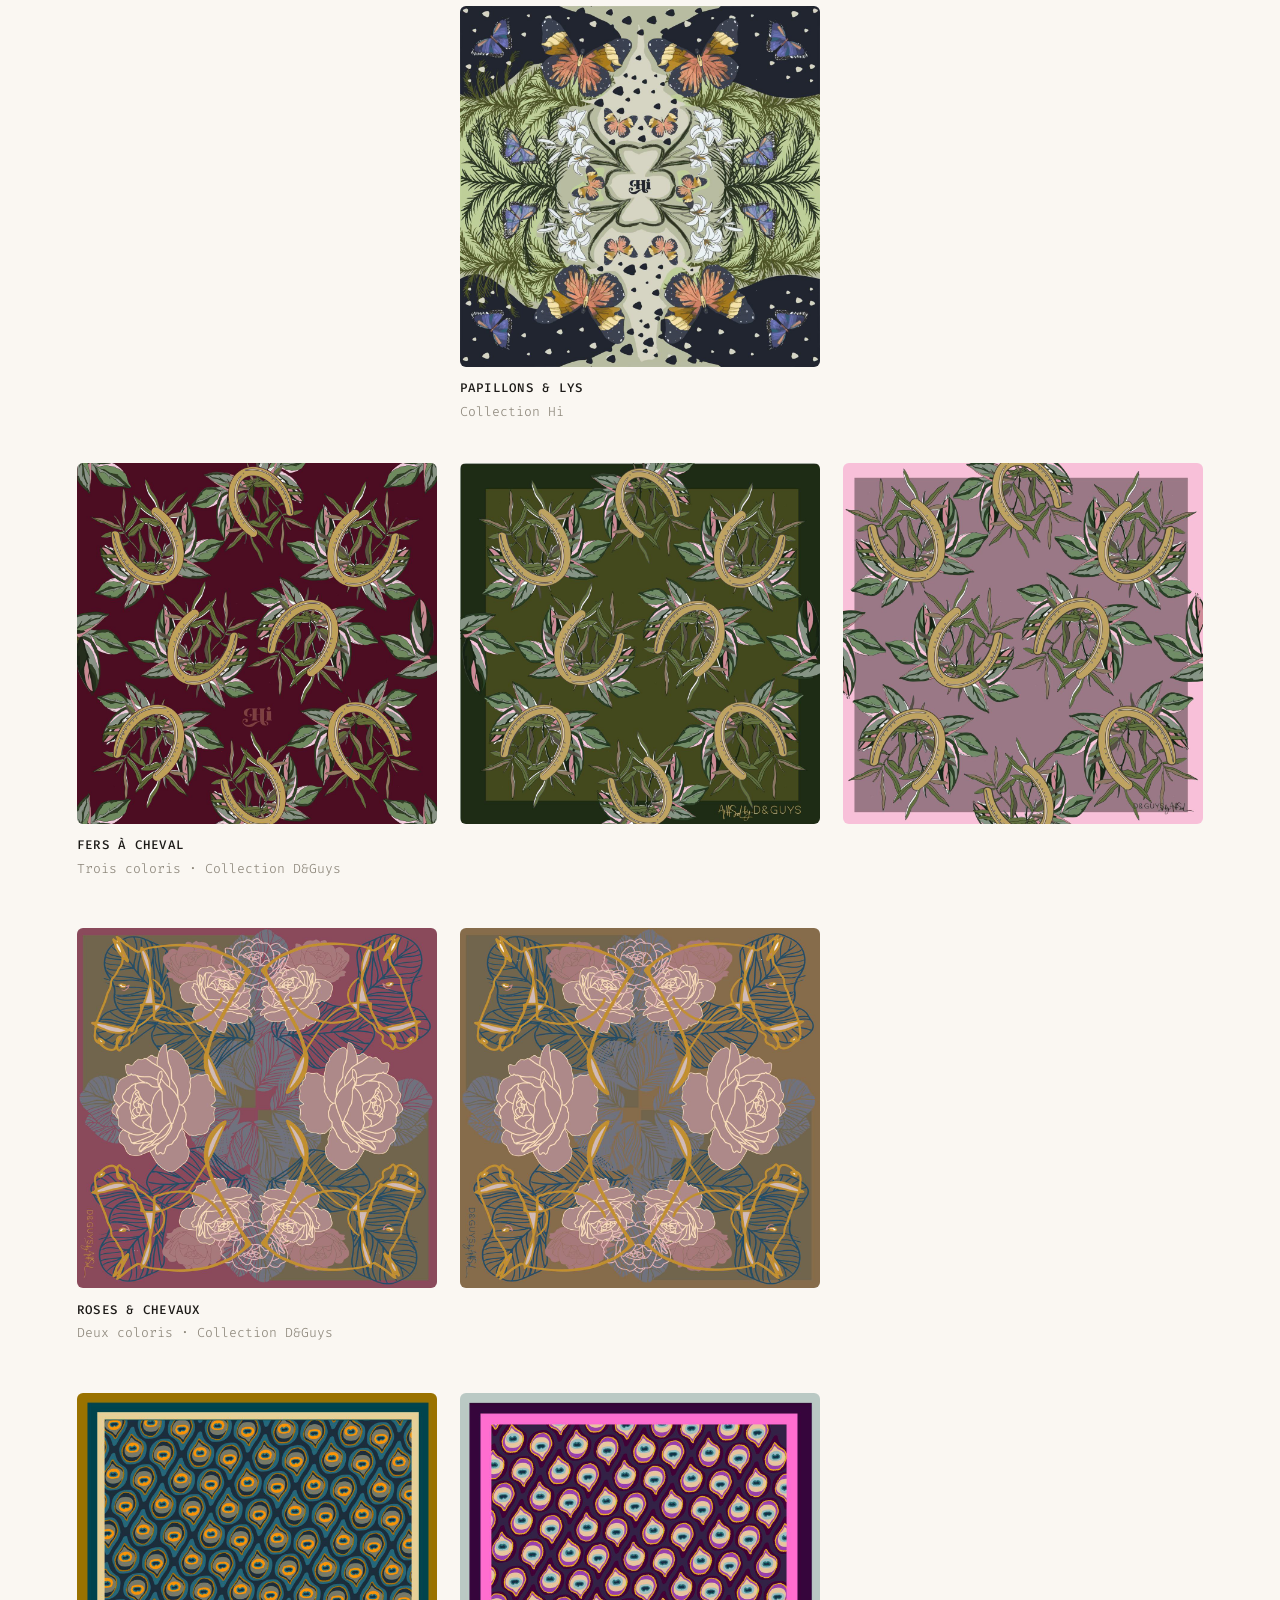
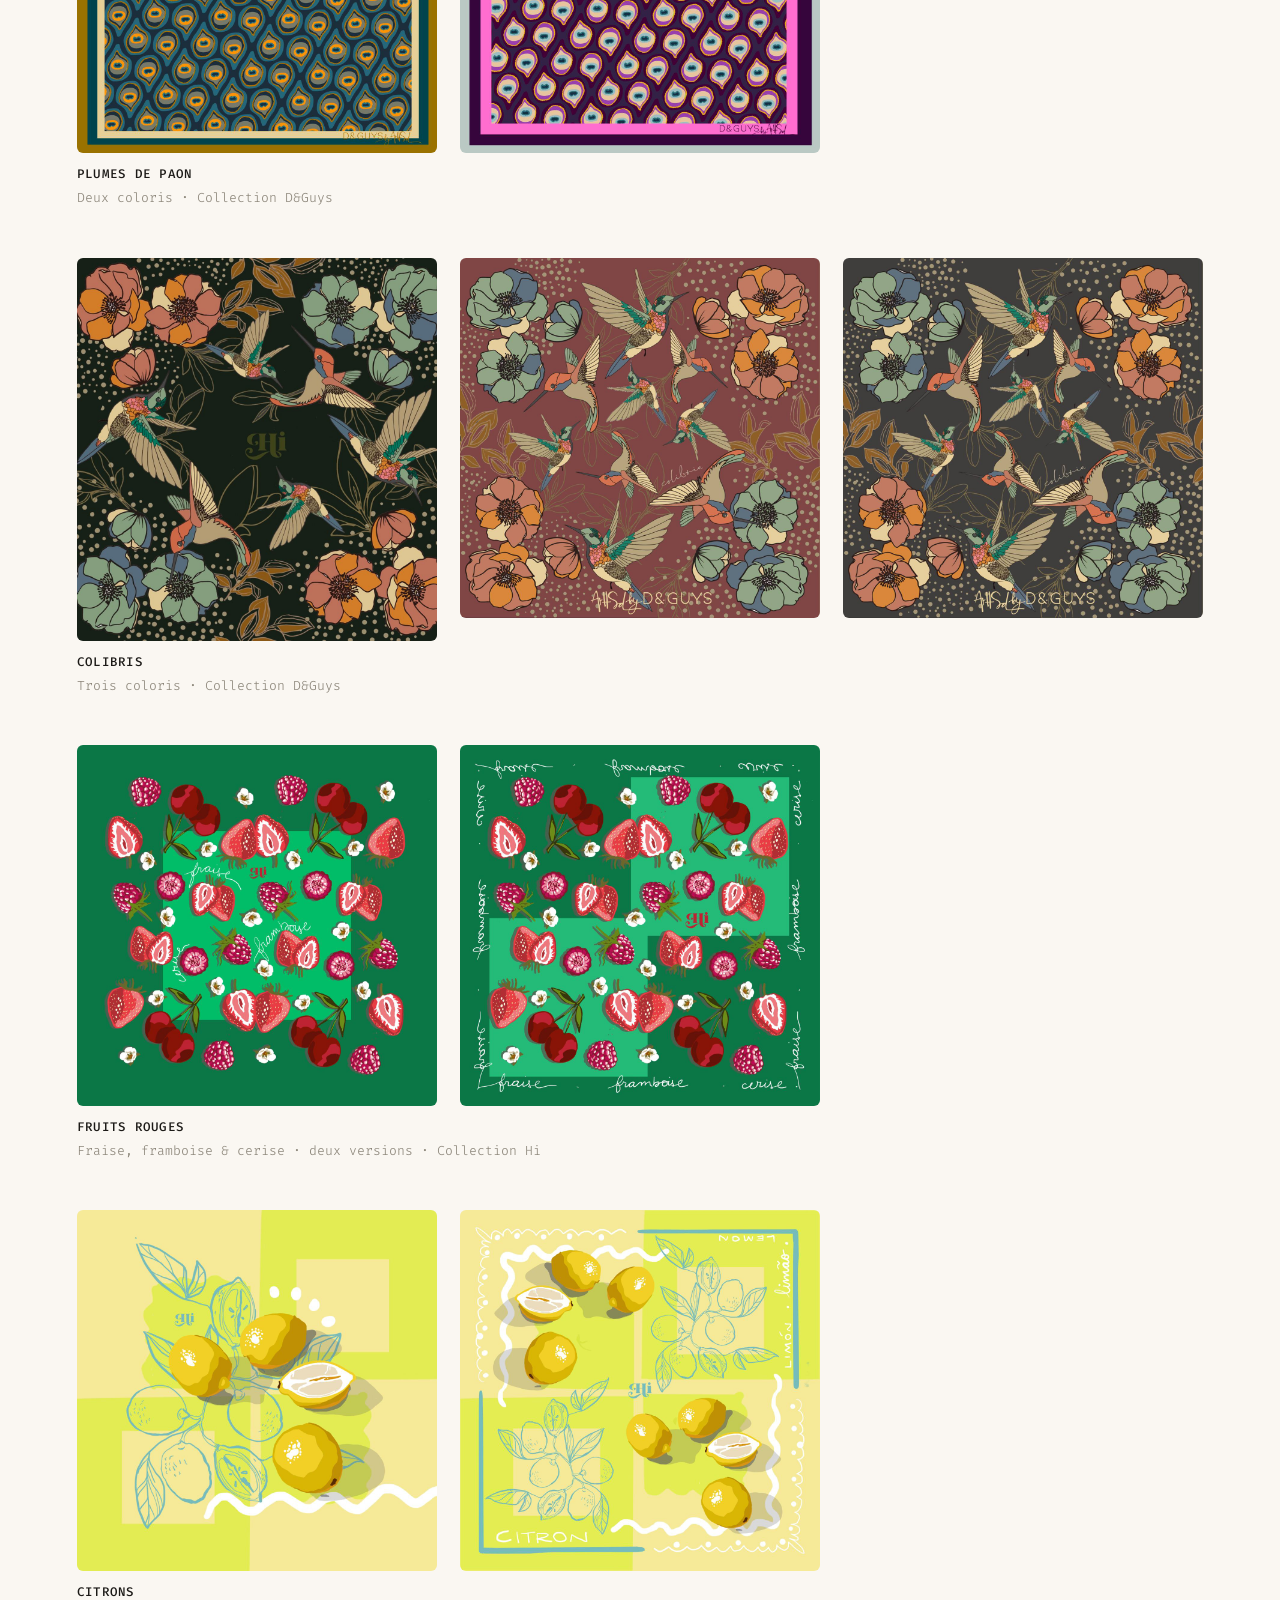
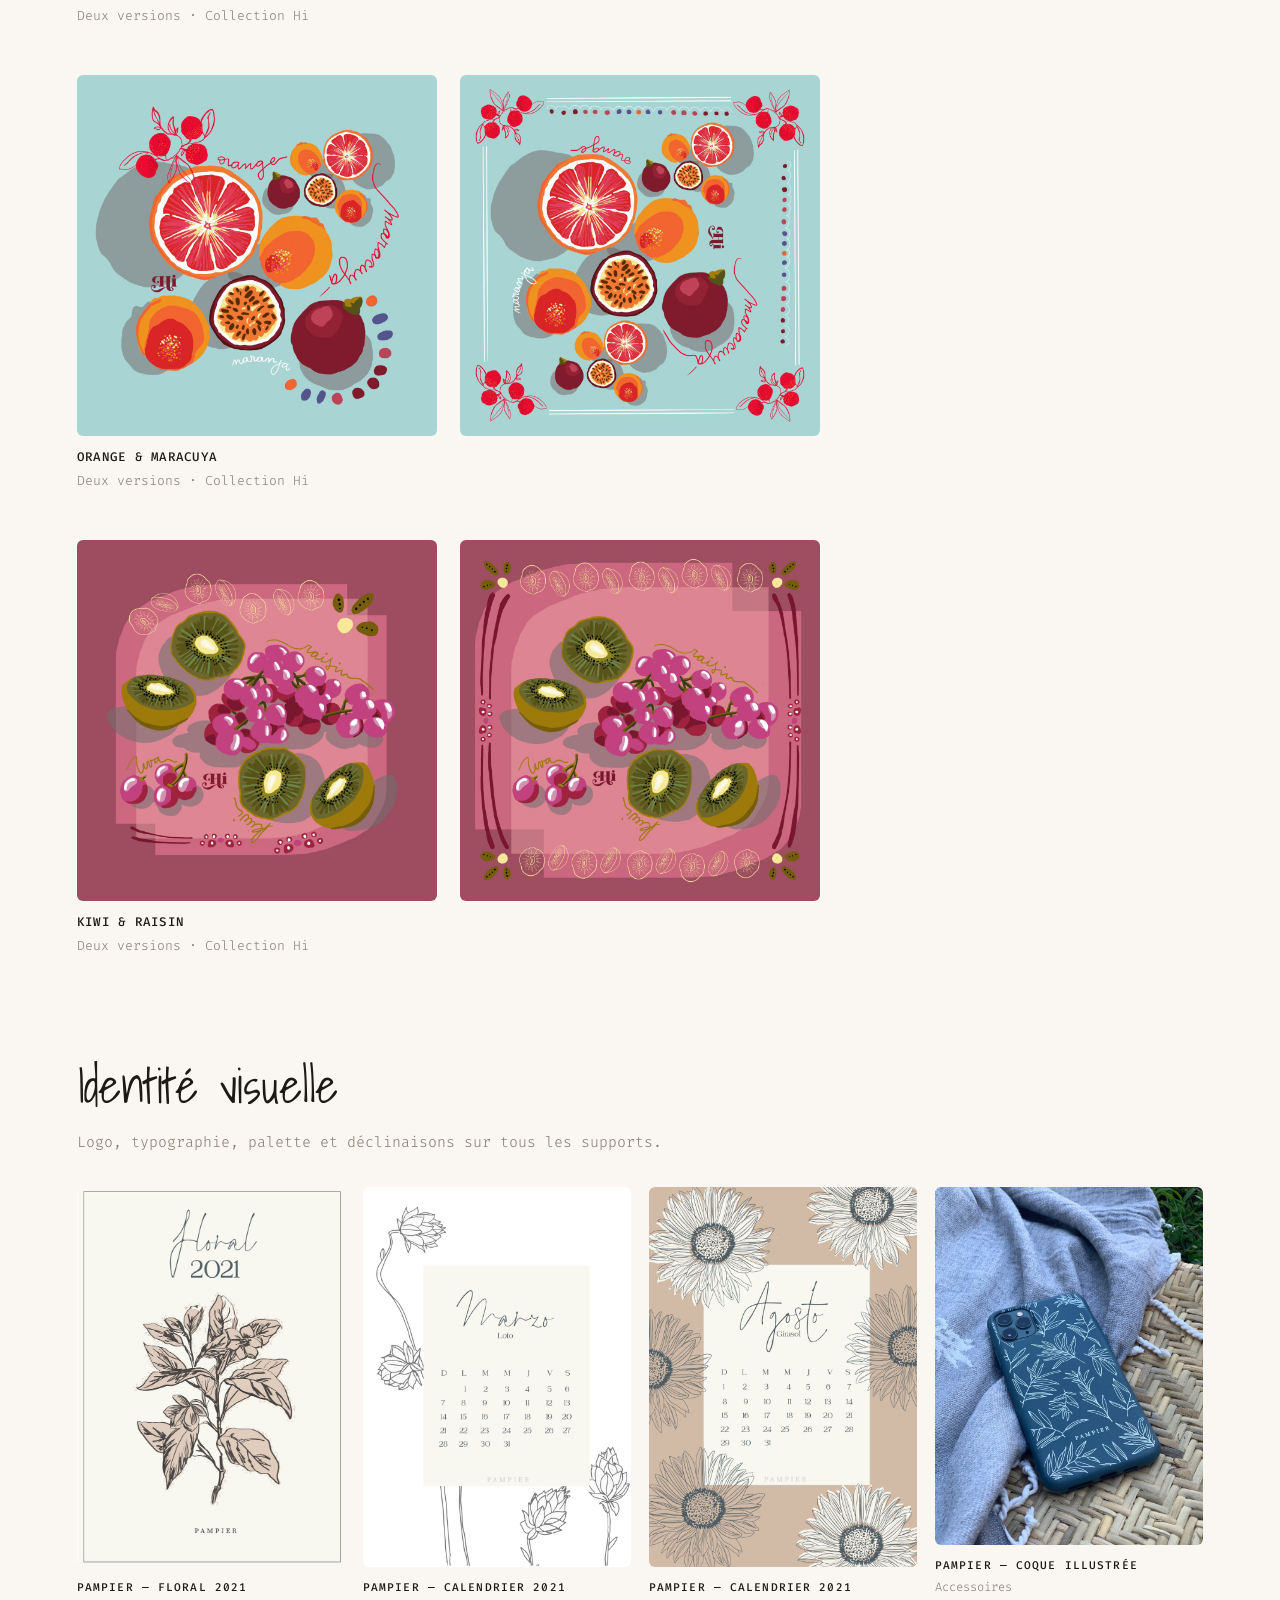
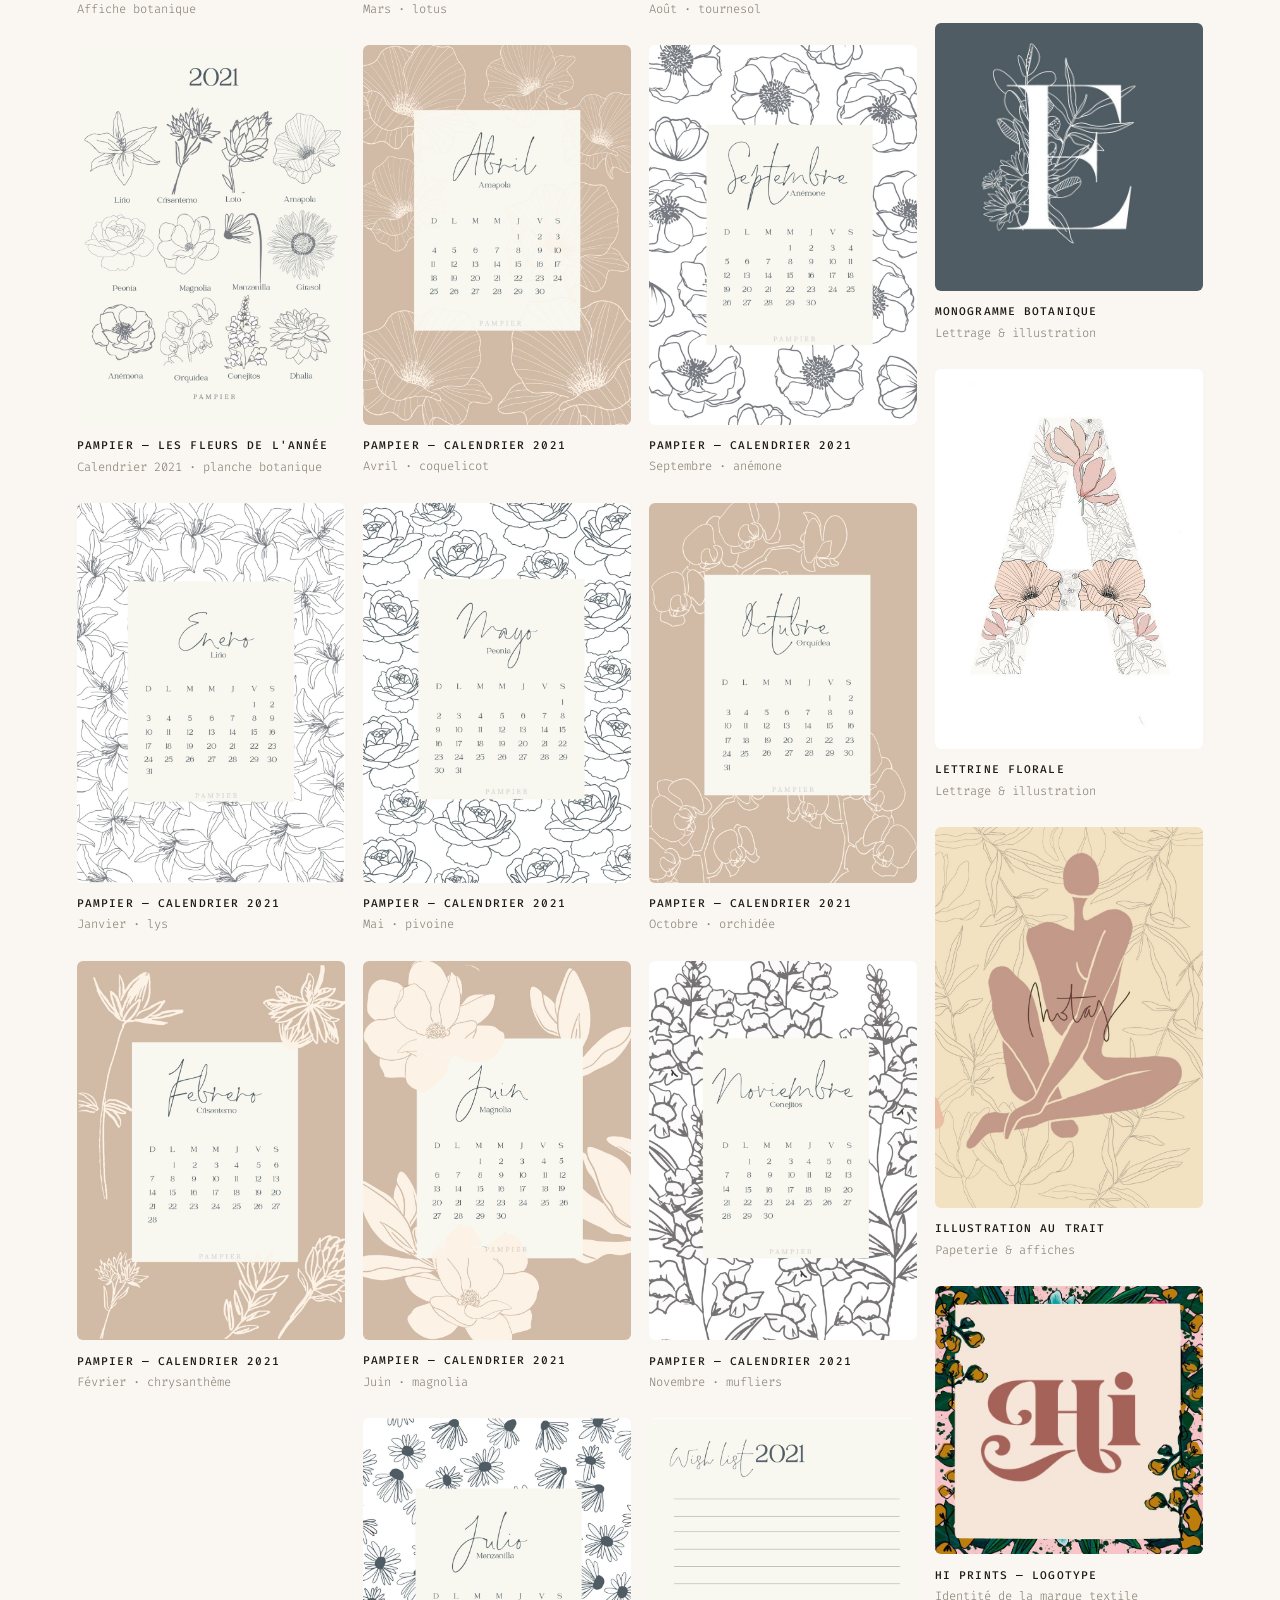
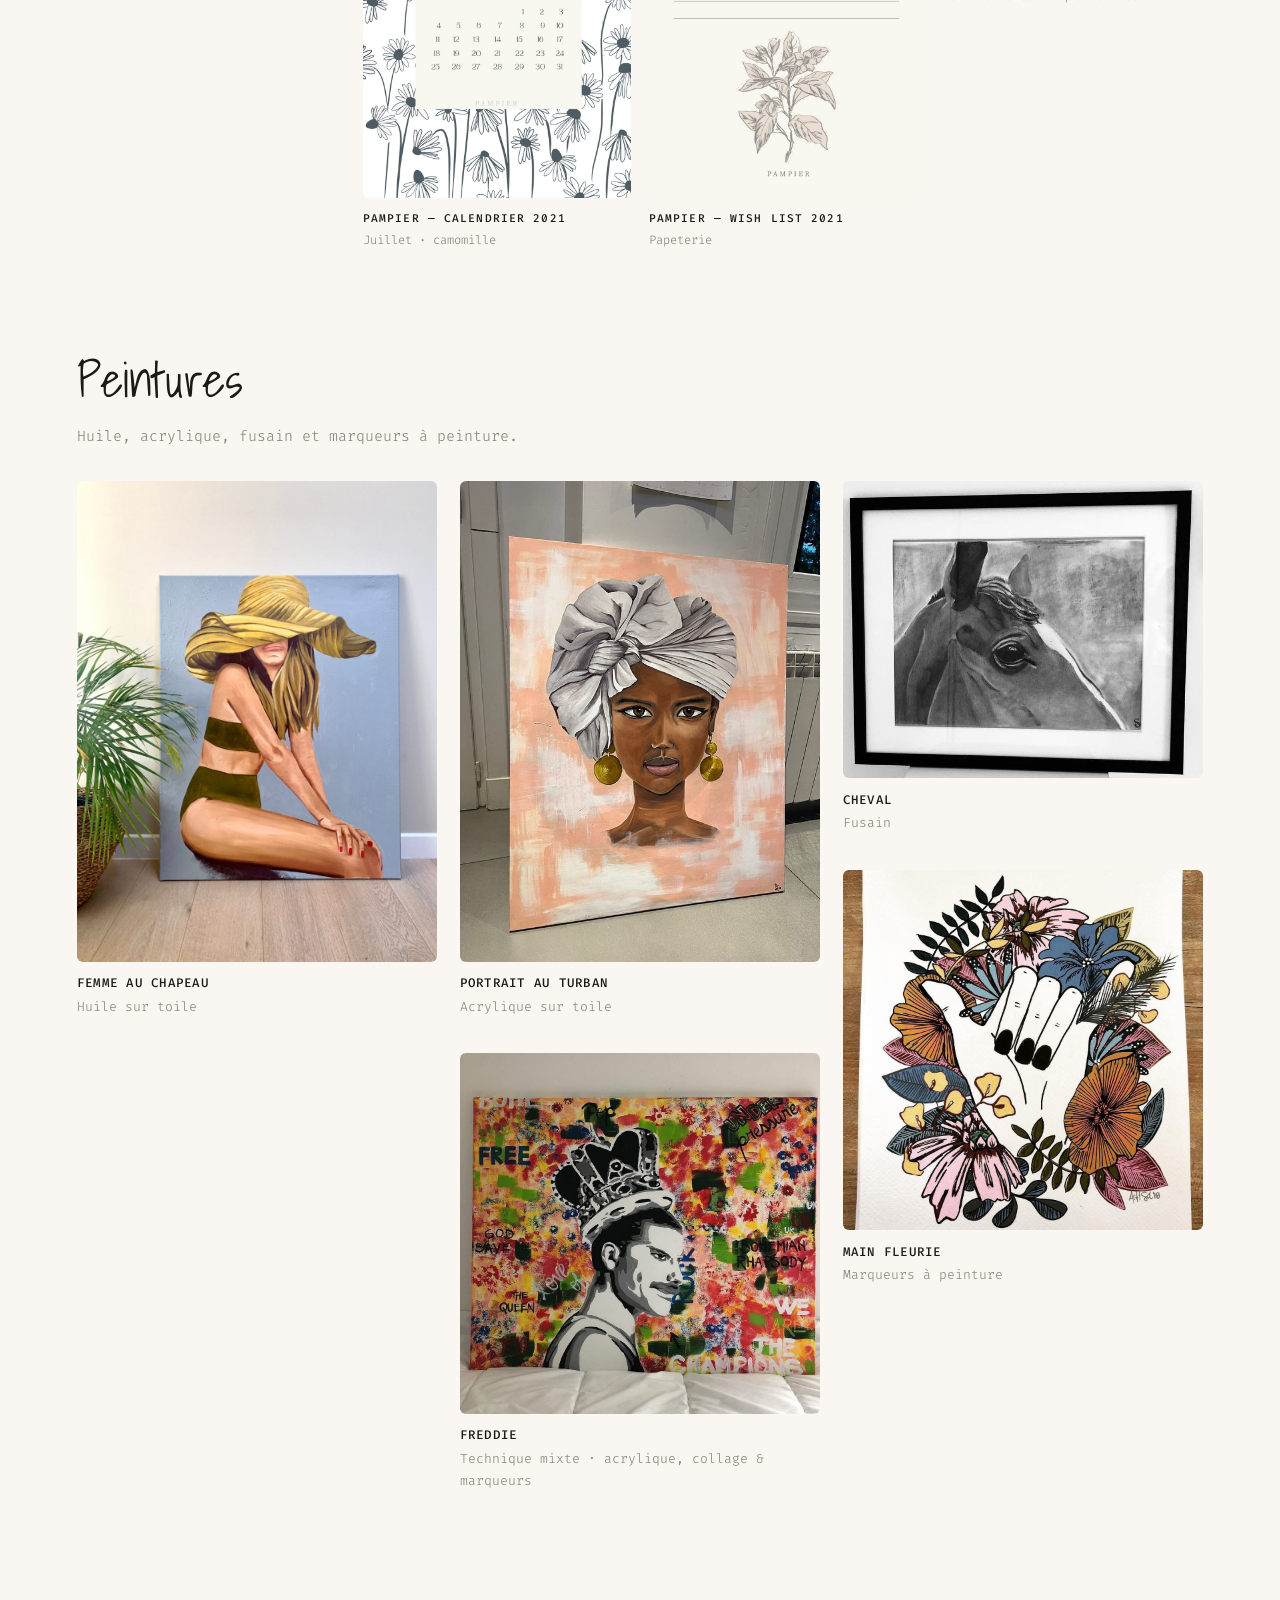
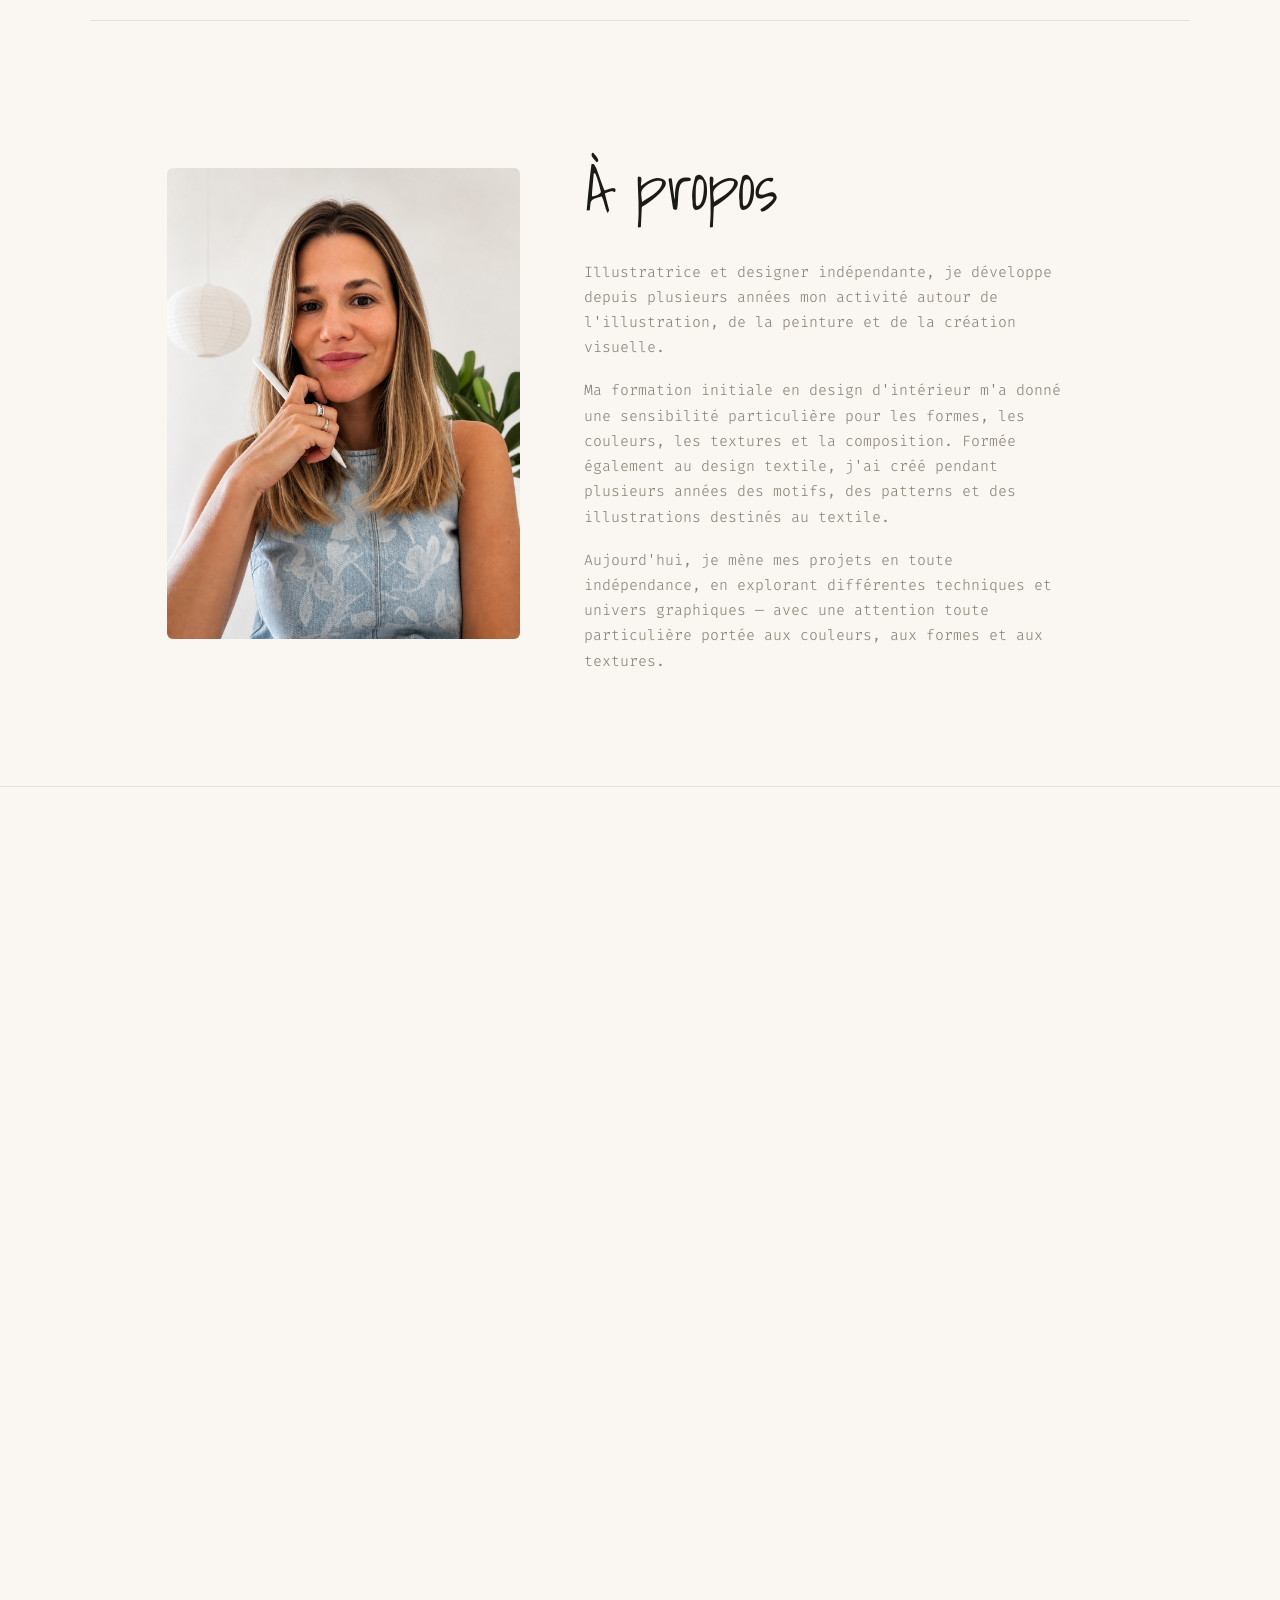
==== commit 9392ac6a: "Patterns: todas las imágenes del mismo tamaño (variantes en grilla de 3) Co-Authored-By: Claude Fabl" ====
--- a/index.html
+++ b/index.html
@@ -60,7 +60,7 @@
   </script>
   <link rel="preconnect" href="https://fonts.googleapis.com">
   <link href="https://fonts.googleapis.com/css2?family=Shadows+Into+Light&family=Fira+Code:wght@300;400;500;600&display=swap" rel="stylesheet">
-  <link rel="stylesheet" href="css/style.css?v=26">
+  <link rel="stylesheet" href="css/style.css?v=27">
 </head>
 <body>
 
--- a/css/style.css
+++ b/css/style.css
@@ -150,9 +150,7 @@
 /* déclinaisons de couleurs (variantes en una línea) */
 .variants { margin-top: 2.5rem; display: grid; gap: 3rem; }
 .variant { margin: 0; display: flex; flex-direction: column; gap: .7rem; }
-.variant__row { display: grid; gap: 1.4rem; }
-.variant--2 .variant__row { grid-template-columns: repeat(2, 1fr); }
-.variant--3 .variant__row { grid-template-columns: repeat(3, 1fr); }
+.variant__row { display: grid; gap: 1.4rem; grid-template-columns: repeat(3, 1fr); }
 .variant__row img {
   width: 100%; height: auto; display: block;
   border-radius: 6px; transition: transform .5s cubic-bezier(.2,.7,.2,1);
@@ -313,7 +311,7 @@
   .about { grid-template-columns: 1fr; gap: 2.5rem; }
   .about__photo { max-width: 420px; }
   .devis__row { grid-template-columns: 1fr; }
-  .variant--3 .variant__row { grid-template-columns: repeat(2, 1fr); }
+  .variant__row { grid-template-columns: repeat(2, 1fr); }
   .steps { flex-direction: column; gap: 2rem; }
 }
 @media (prefers-reduced-motion: reduce) {
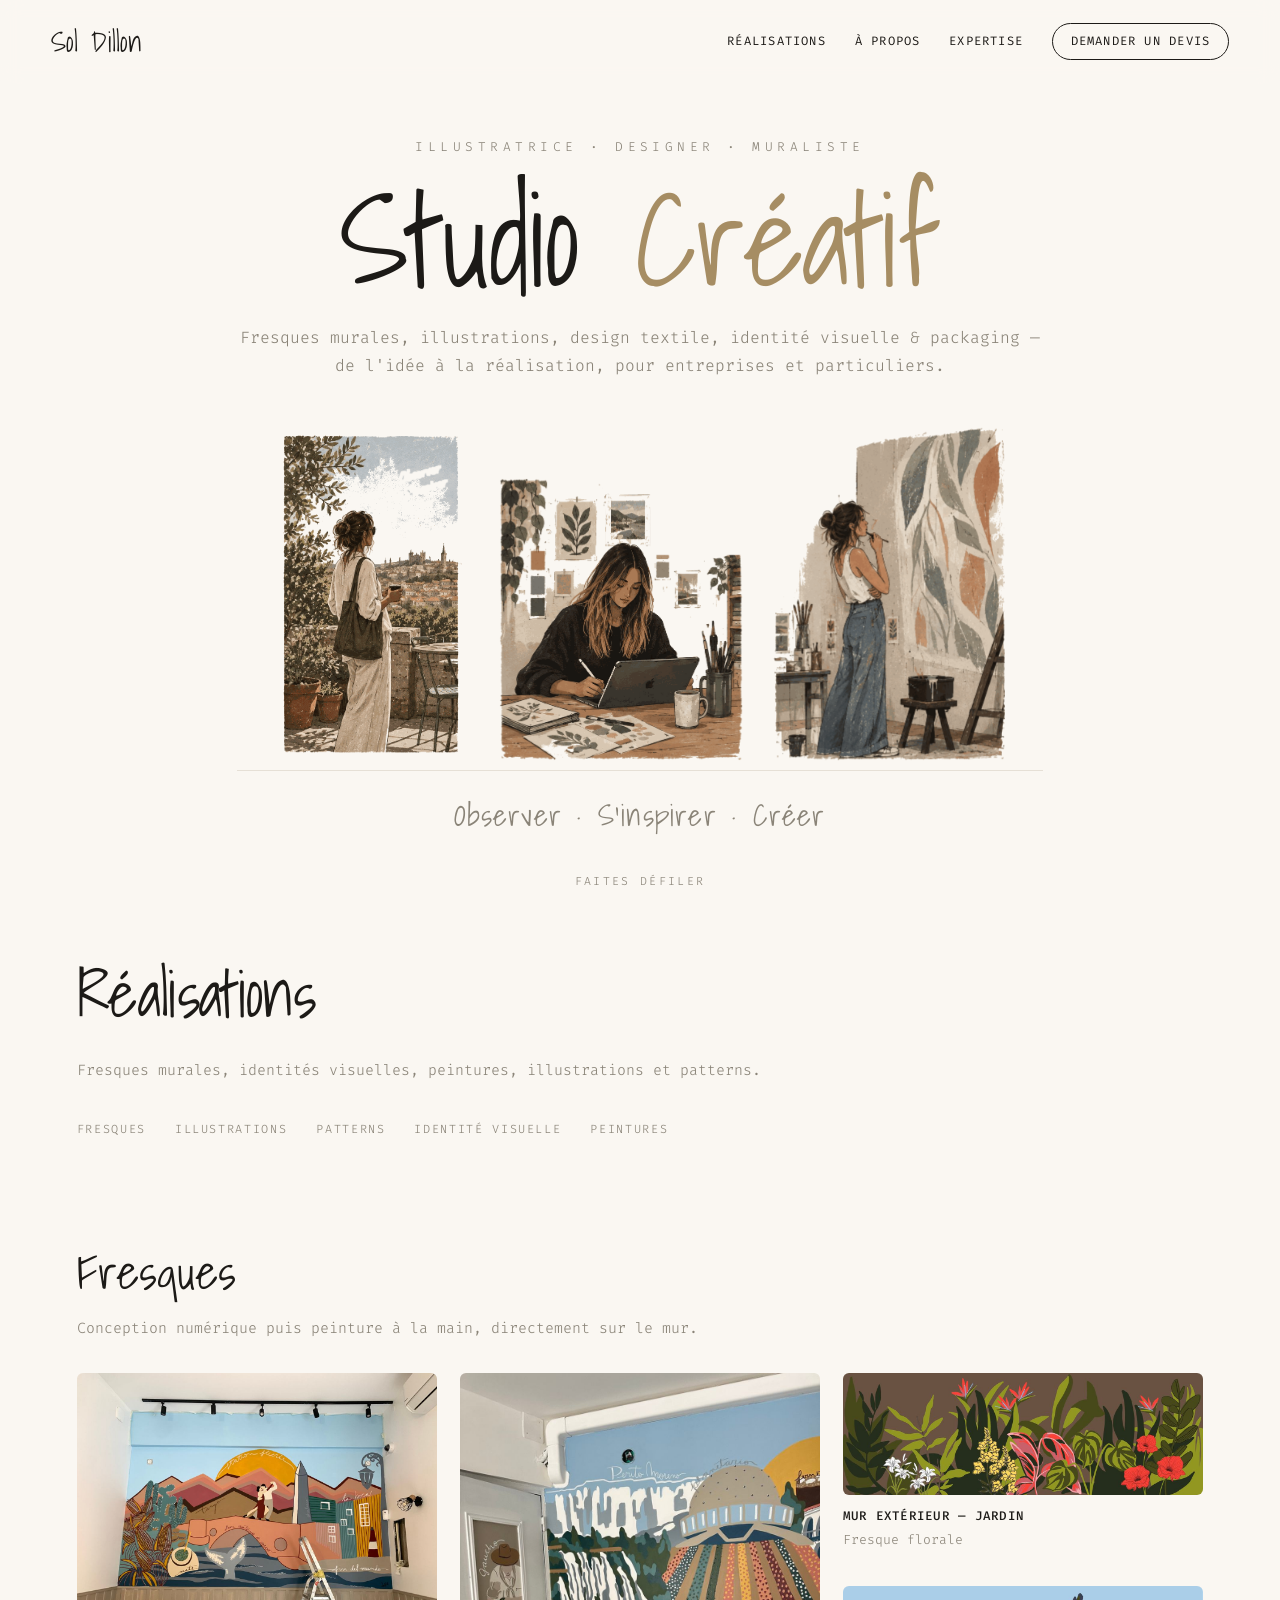
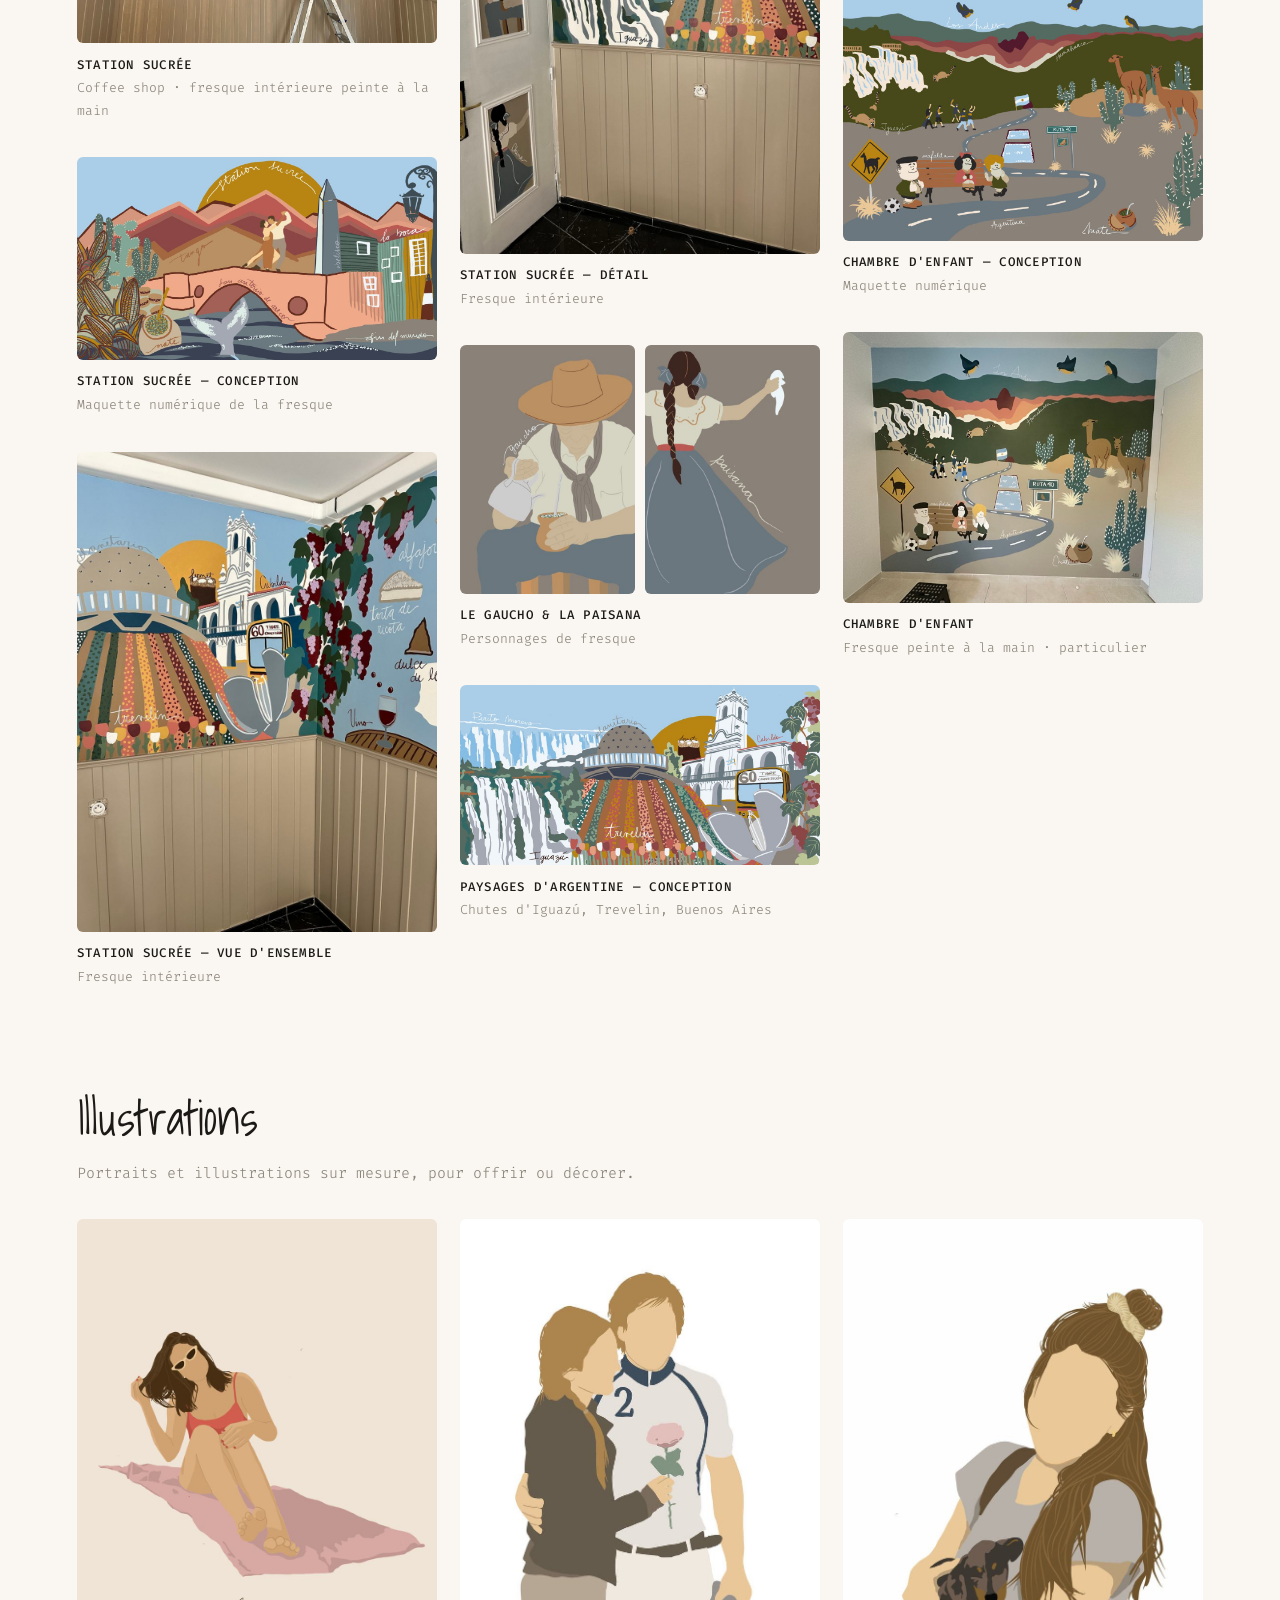
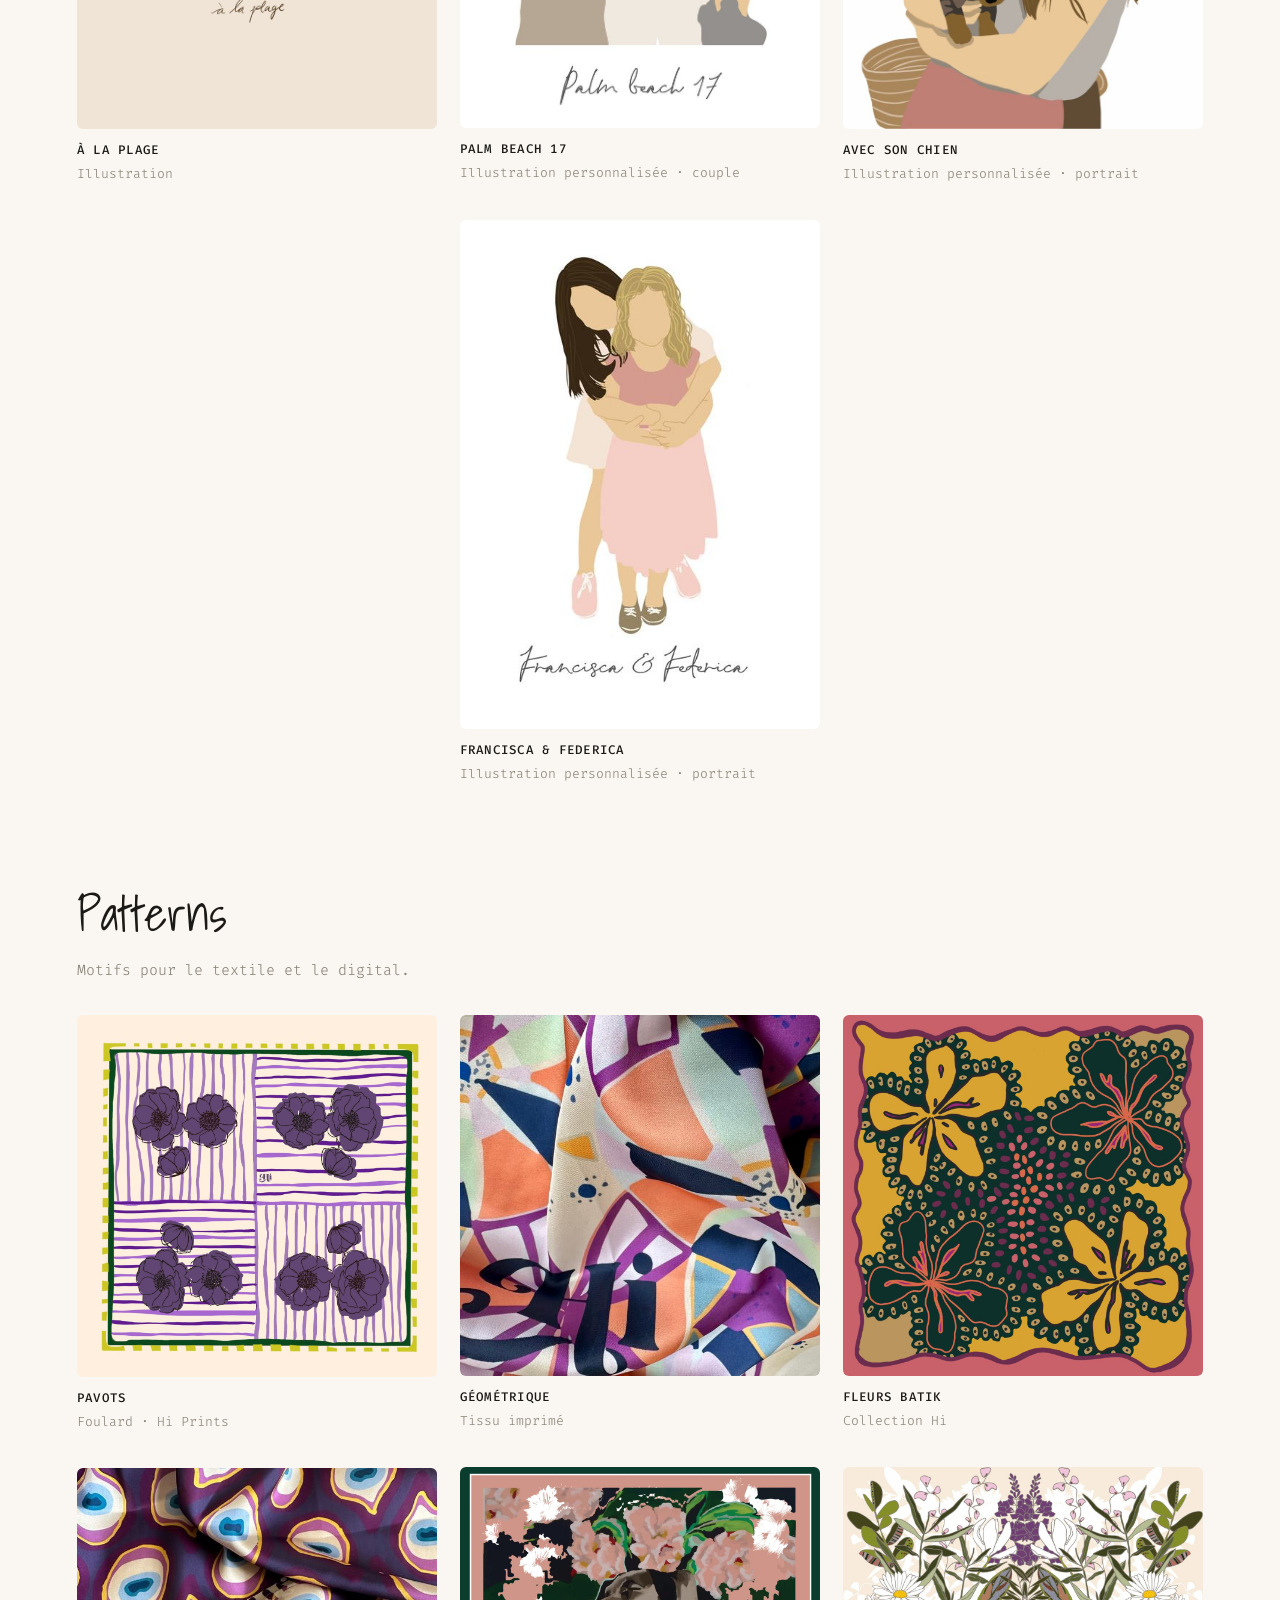
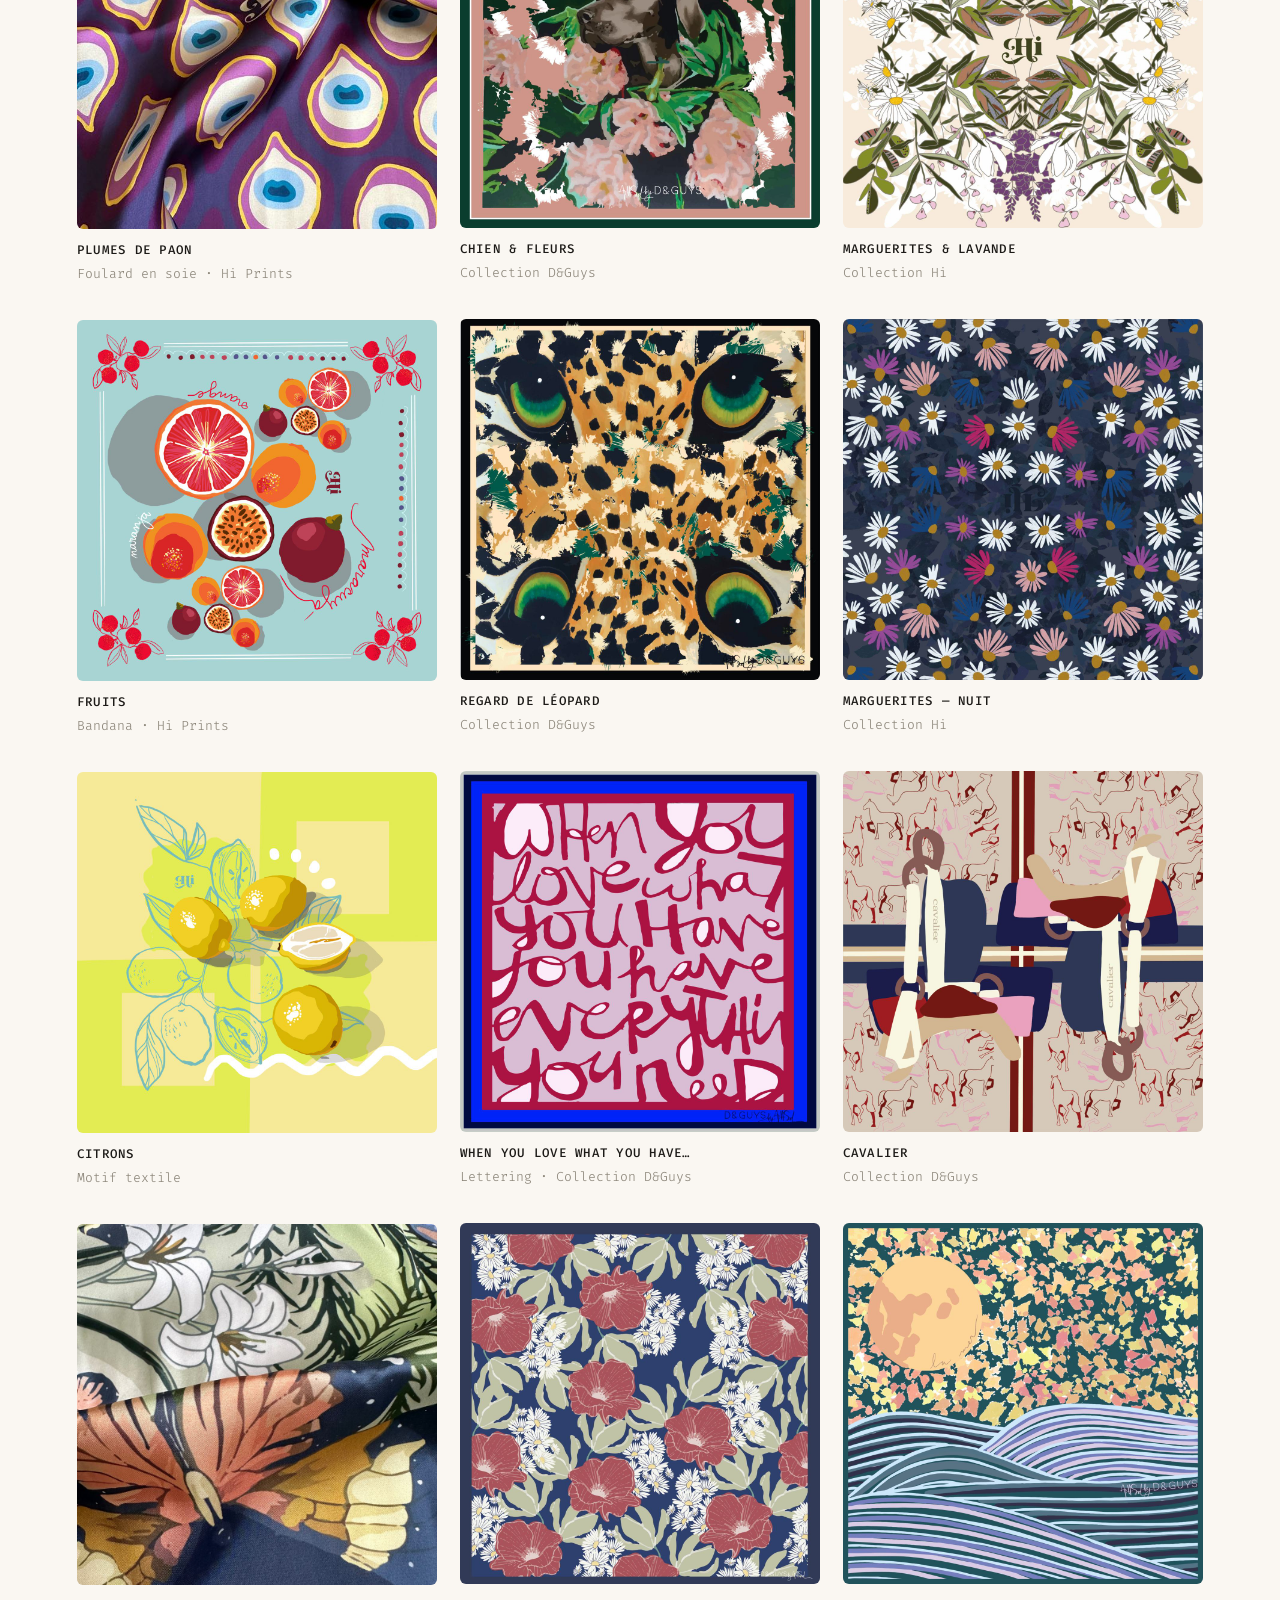
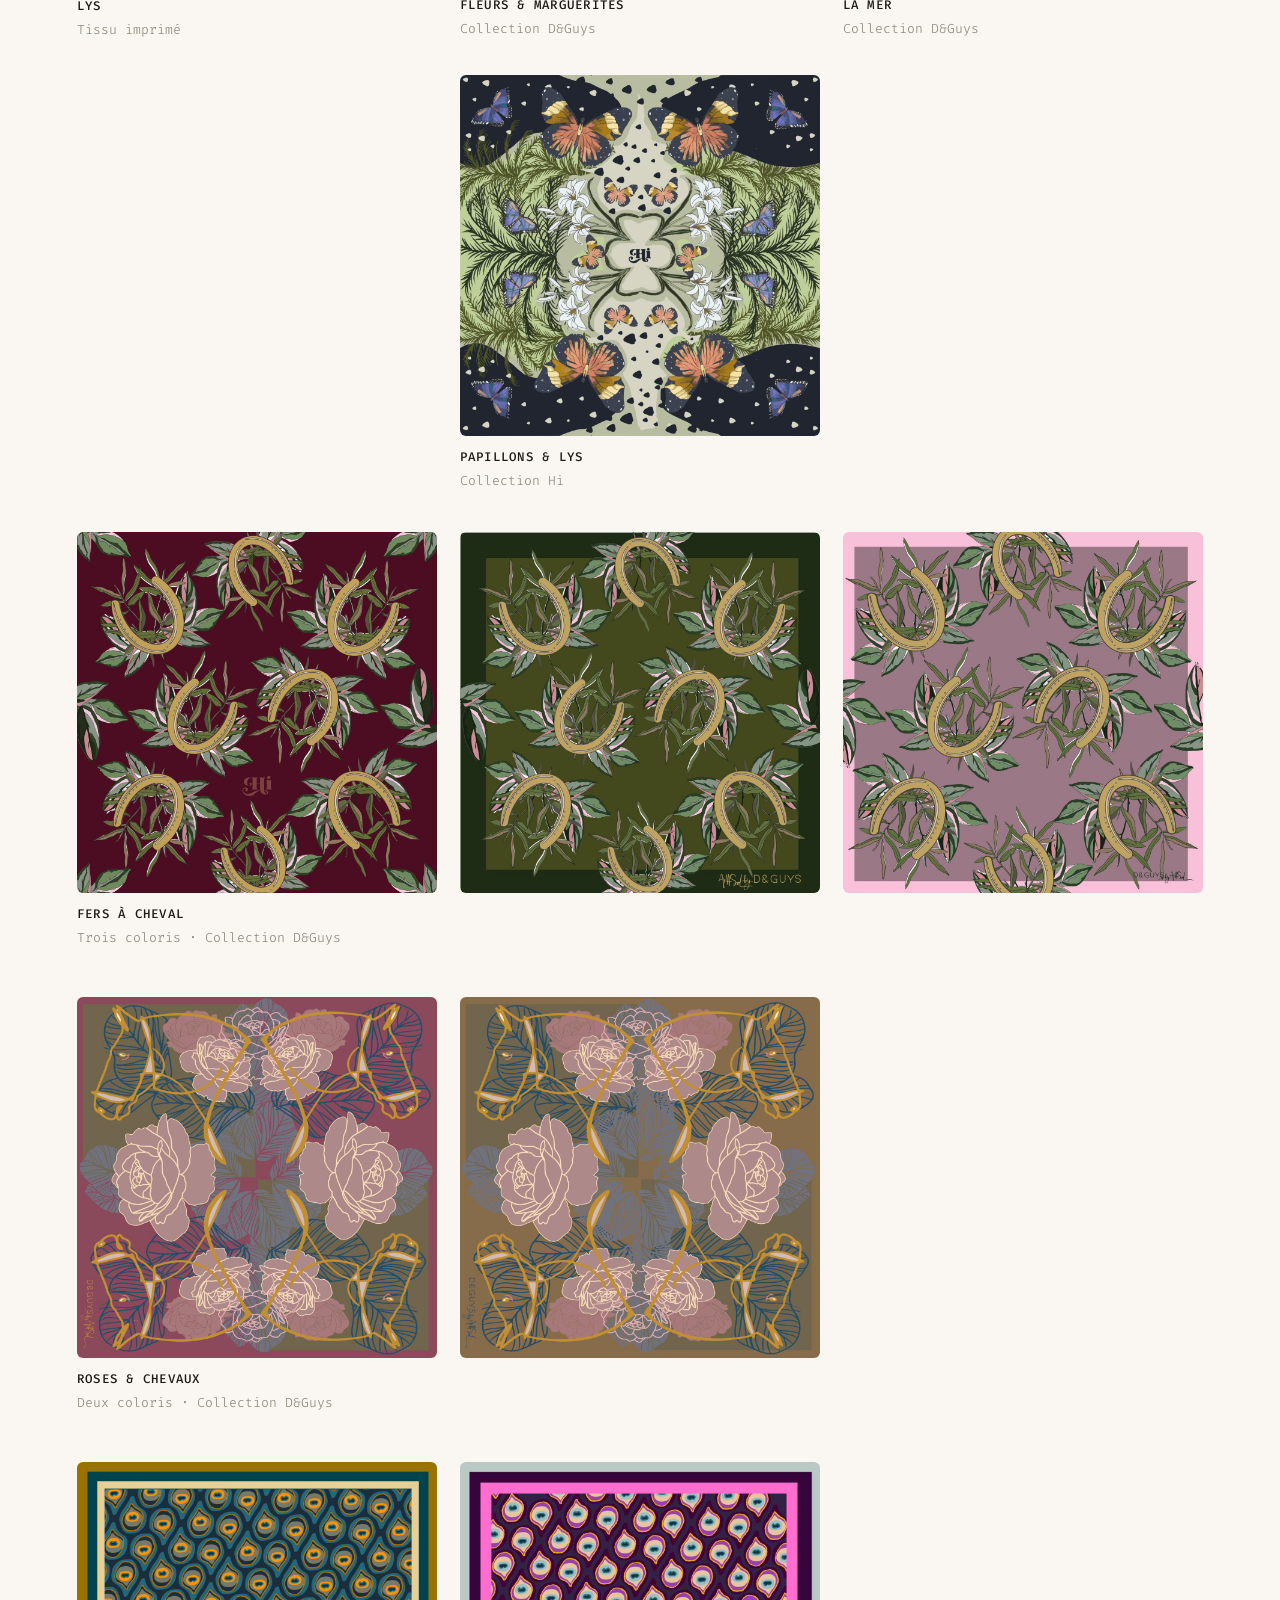
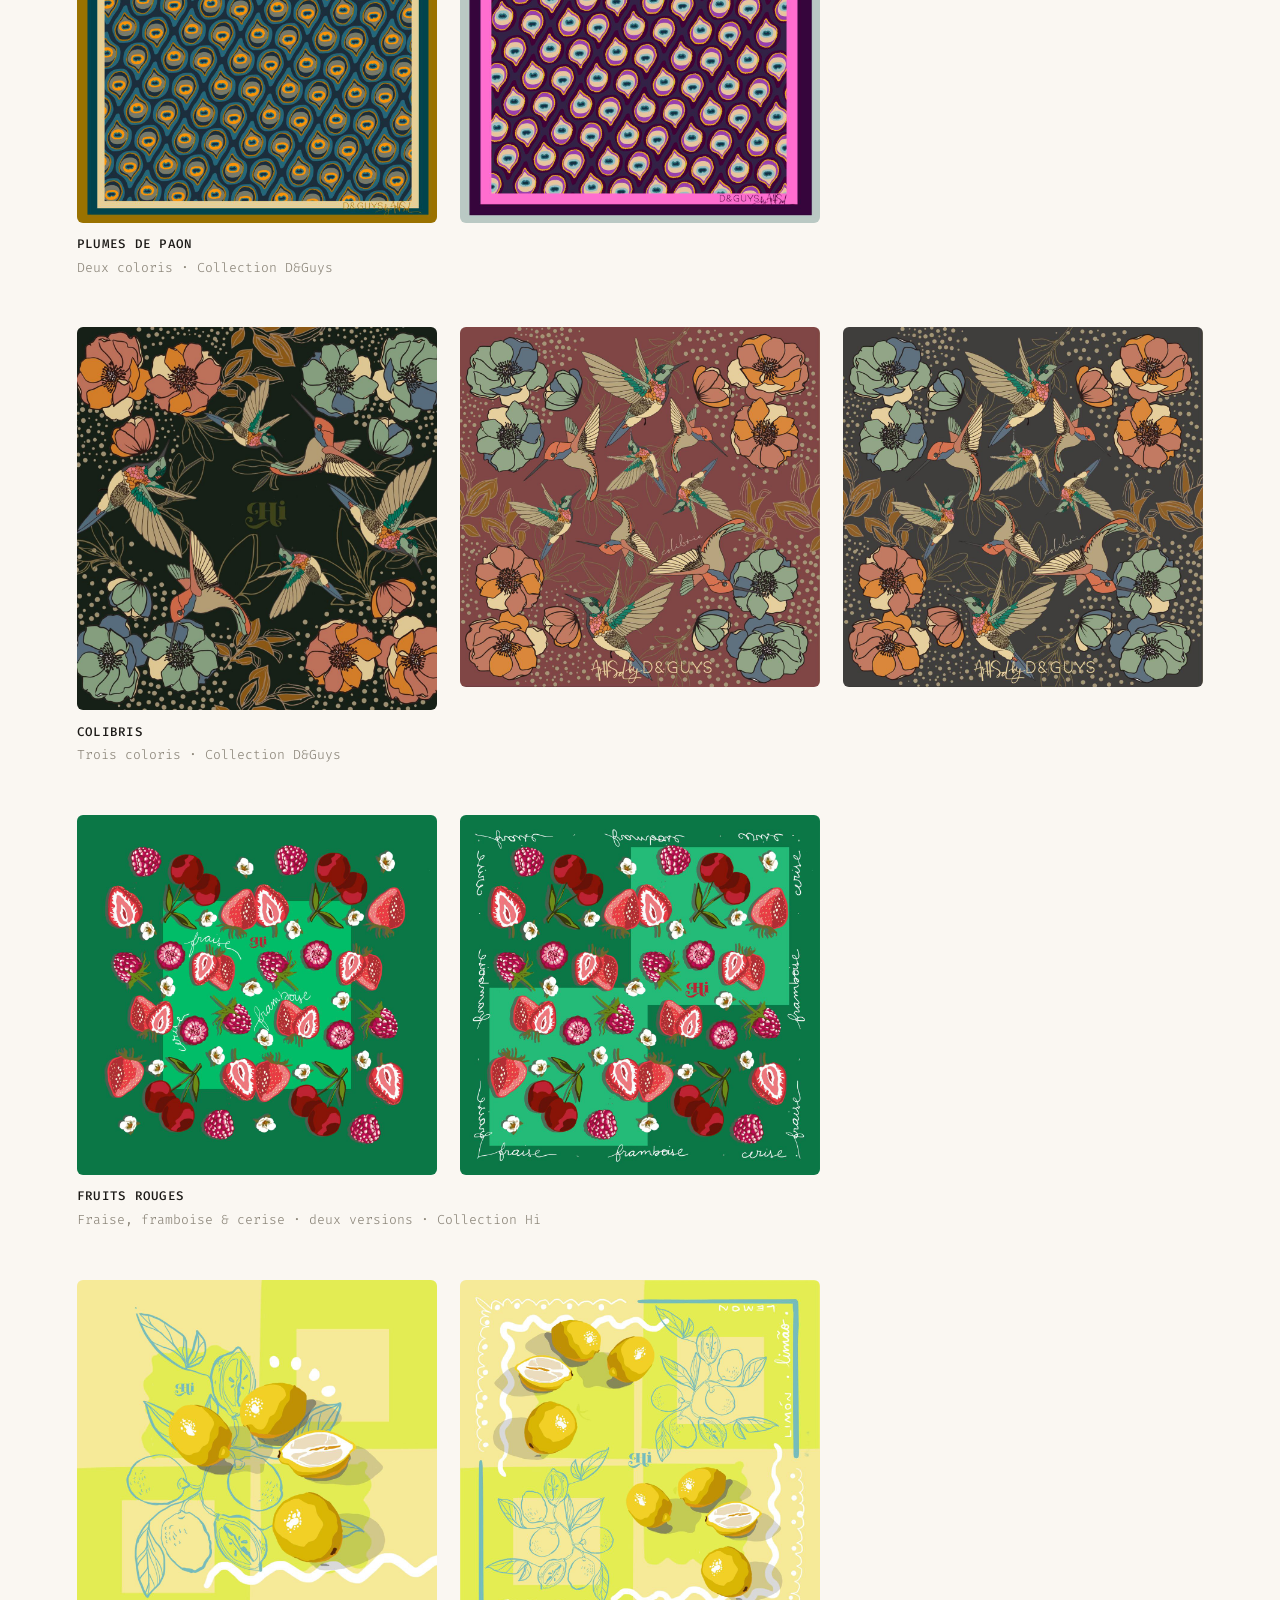
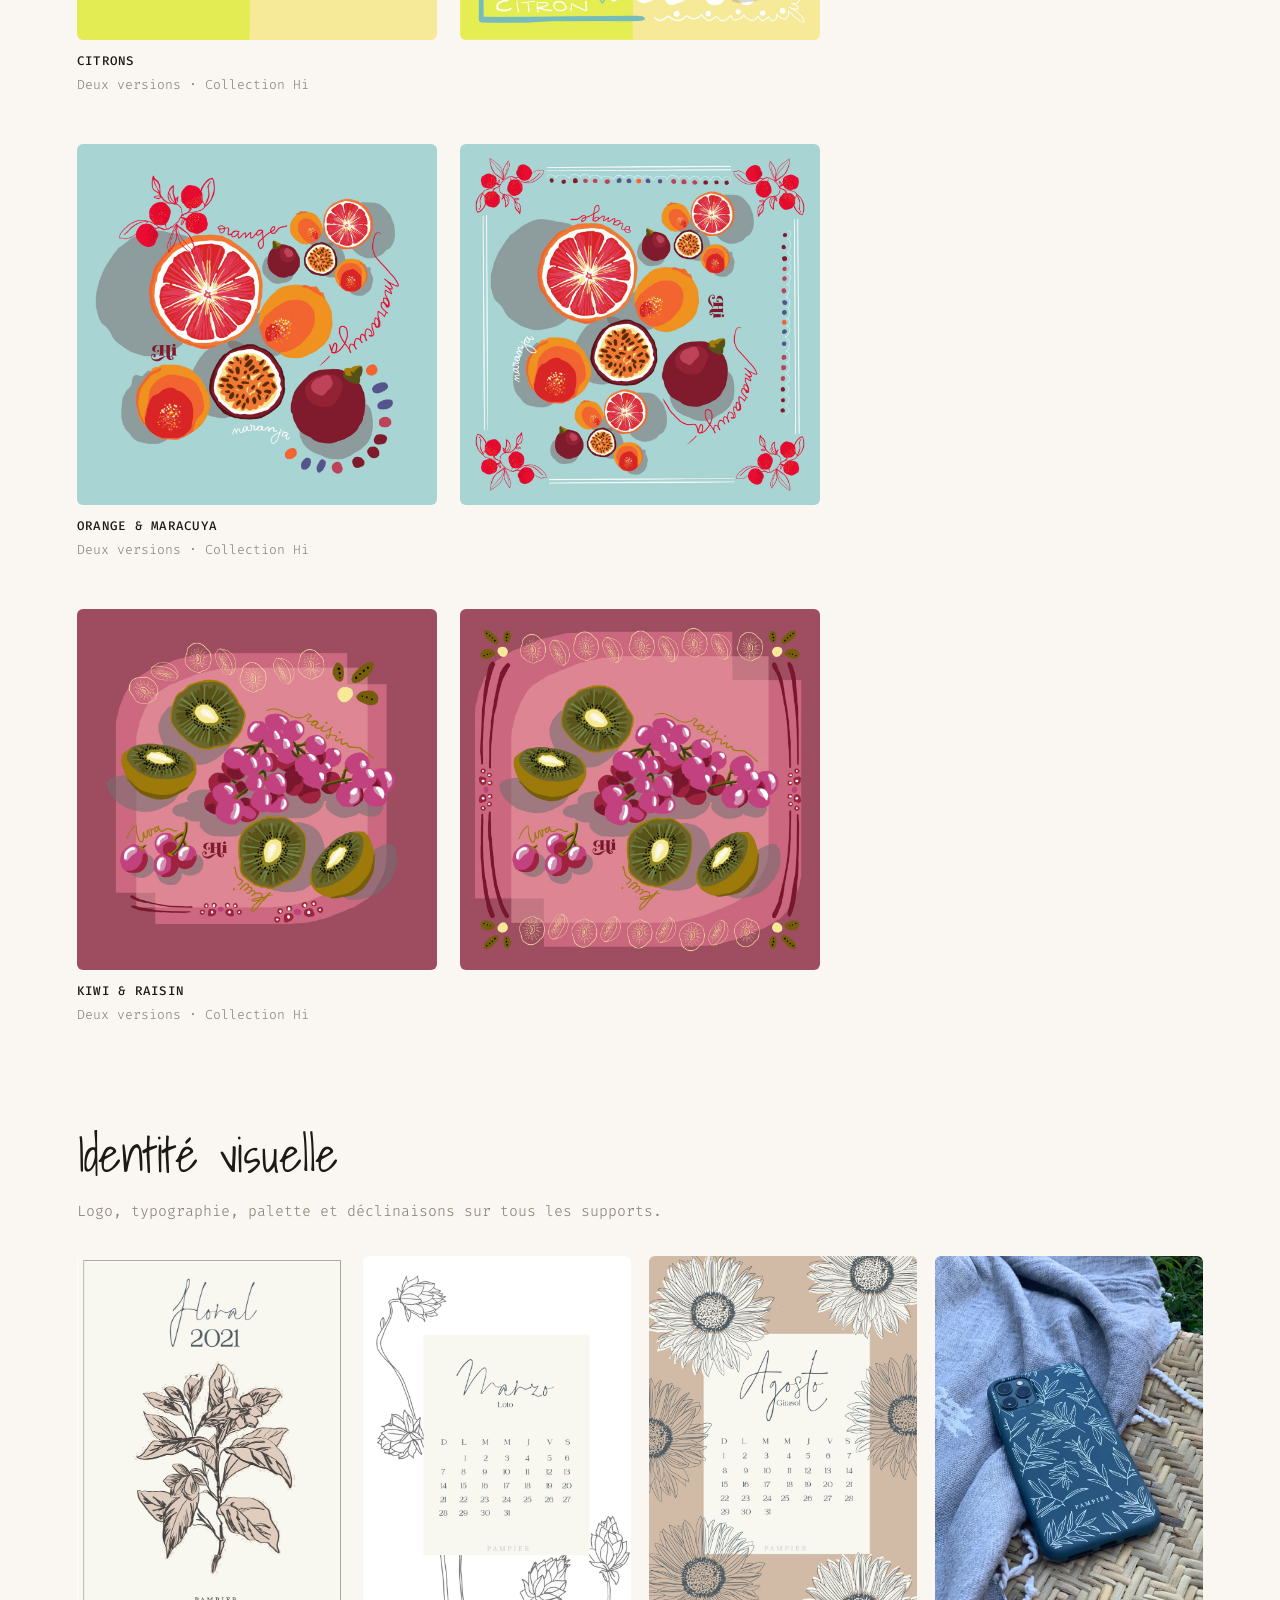
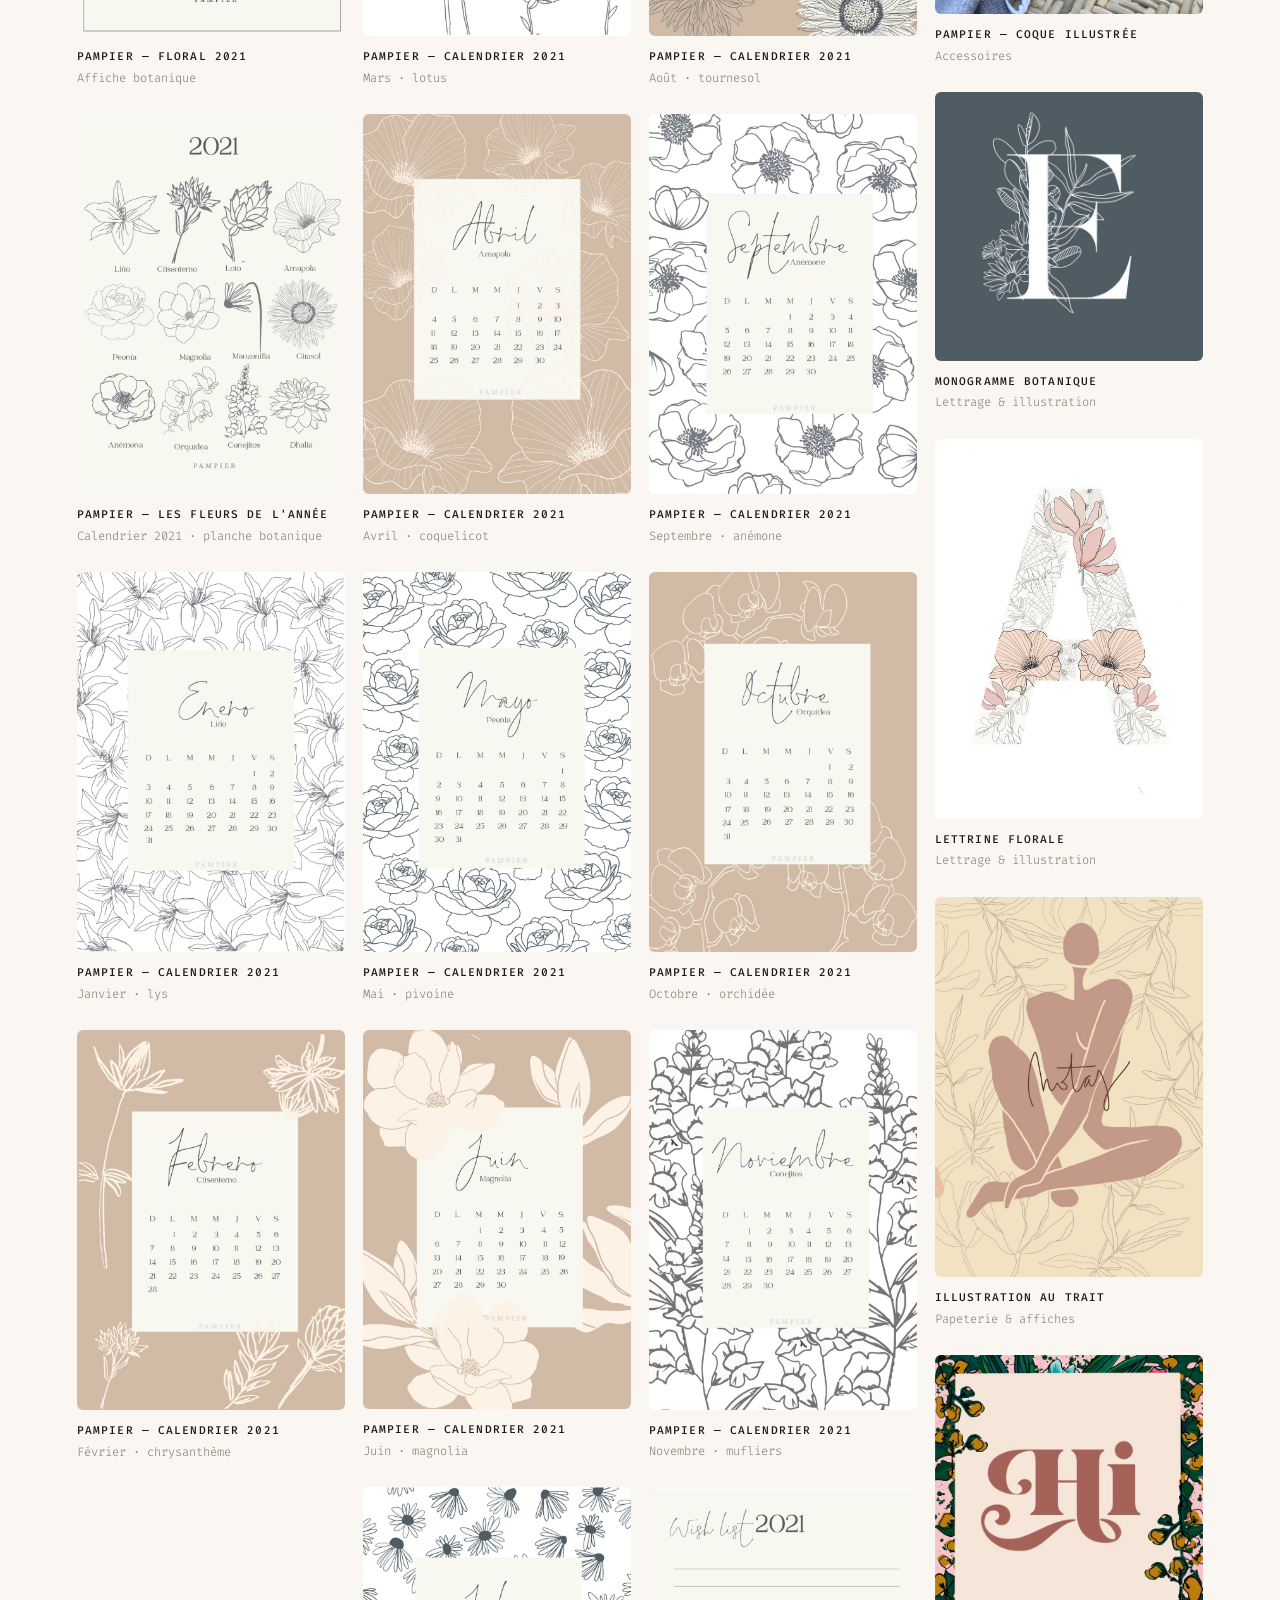
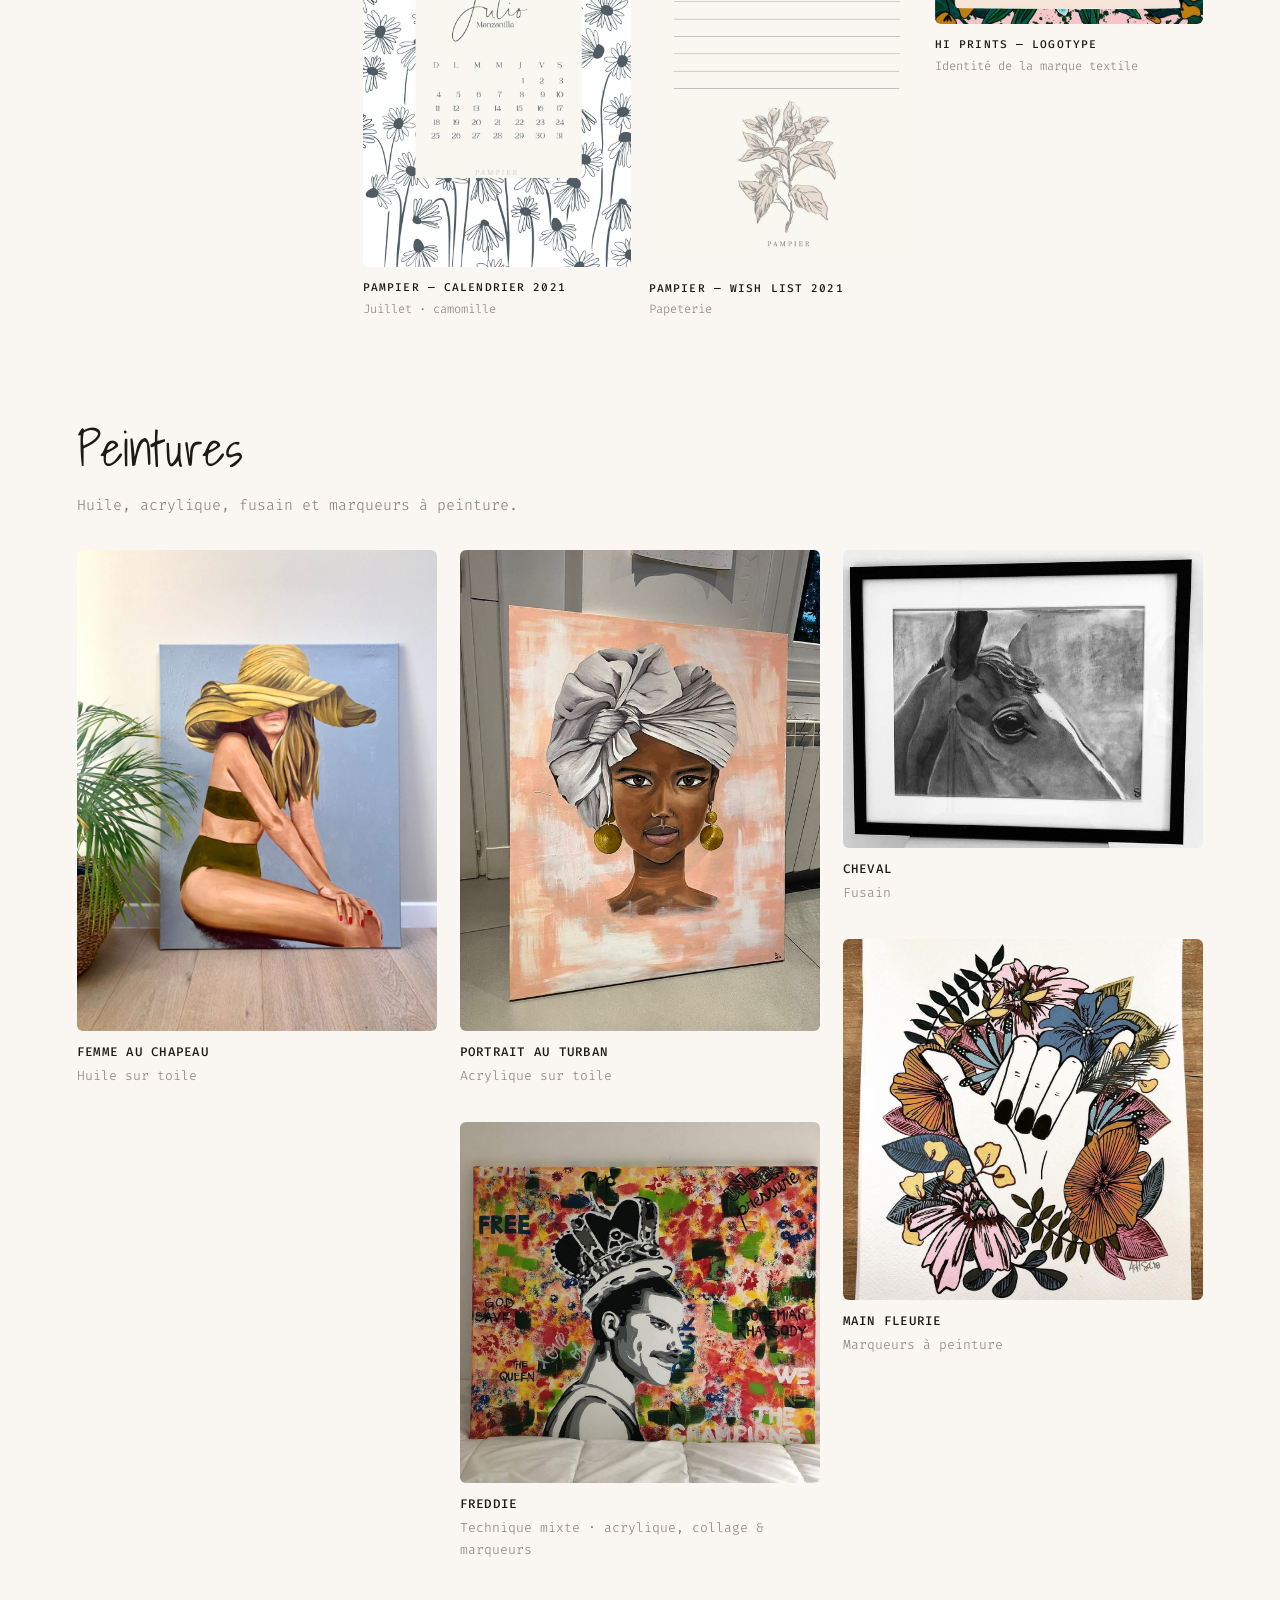
==== commit 0c9cb257: "Hero: texto de la primera viñeta quitado y puesto como epígrafe de las tres Co-Authored-By: Claude F" ====
--- a/index.html
+++ b/index.html
@@ -60,7 +60,7 @@
   </script>
   <link rel="preconnect" href="https://fonts.googleapis.com">
   <link href="https://fonts.googleapis.com/css2?family=Shadows+Into+Light&family=Fira+Code:wght@300;400;500;600&display=swap" rel="stylesheet">
-  <link rel="stylesheet" href="css/style.css?v=27">
+  <link rel="stylesheet" href="css/style.css?v=29">
 </head>
 <body>
 
@@ -81,10 +81,11 @@
     <h1 class="hero__title">Studio <em>Créatif</em></h1>
     <p class="hero__sub">Fresques murales, illustrations, design textile, identité visuelle &amp; packaging —<br>de l'idée à la réalisation, pour entreprises et particuliers.</p>
     <div class="hero__timeline" aria-hidden="true">
-      <img src="assets/personajes/observer.png?v=3" alt="">
+      <img src="assets/personajes/observer.png?v=4" alt="">
       <img src="assets/personajes/motifs.png?v=3" alt="">
       <img src="assets/personajes/fresque.png?v=3" alt="">
     </div>
+    <p class="hero__caption">Observer · S'inspirer · Créer</p>
     <div class="hero__scroll" aria-hidden="true">
       <span>Faites défiler</span>
     </div>
--- a/css/style.css
+++ b/css/style.css
@@ -95,6 +95,11 @@
   opacity: 0; animation: charIn 1s both cubic-bezier(.2,.7,.2,1);
 }
 .hero__timeline img:nth-child(2) { height: clamp(130px, 22vw, 290px); }
+.hero__caption {
+  margin-top: 1.1rem; font-family: var(--hand); font-size: clamp(1.3rem, 2.4vw, 1.9rem);
+  color: var(--mut); letter-spacing: .04em;
+  animation: rise .9s 1.5s both cubic-bezier(.2,.7,.2,1);
+}
 .hero__timeline img:nth-child(1) { animation-delay: .55s; }
 .hero__timeline img:nth-child(2) { animation-delay: .75s; }
 .hero__timeline img:nth-child(3) { animation-delay: .95s; }
@@ -301,6 +306,7 @@
 @media (max-width: 1100px) {
   .works__grid { columns: 2; }
   .works__grid--compact { columns: 3; }
+  .variant__row { grid-template-columns: 1fr; }
 }
 @media (max-width: 820px) {
   .nav__links a:not(.nav__cta) { display: none; }
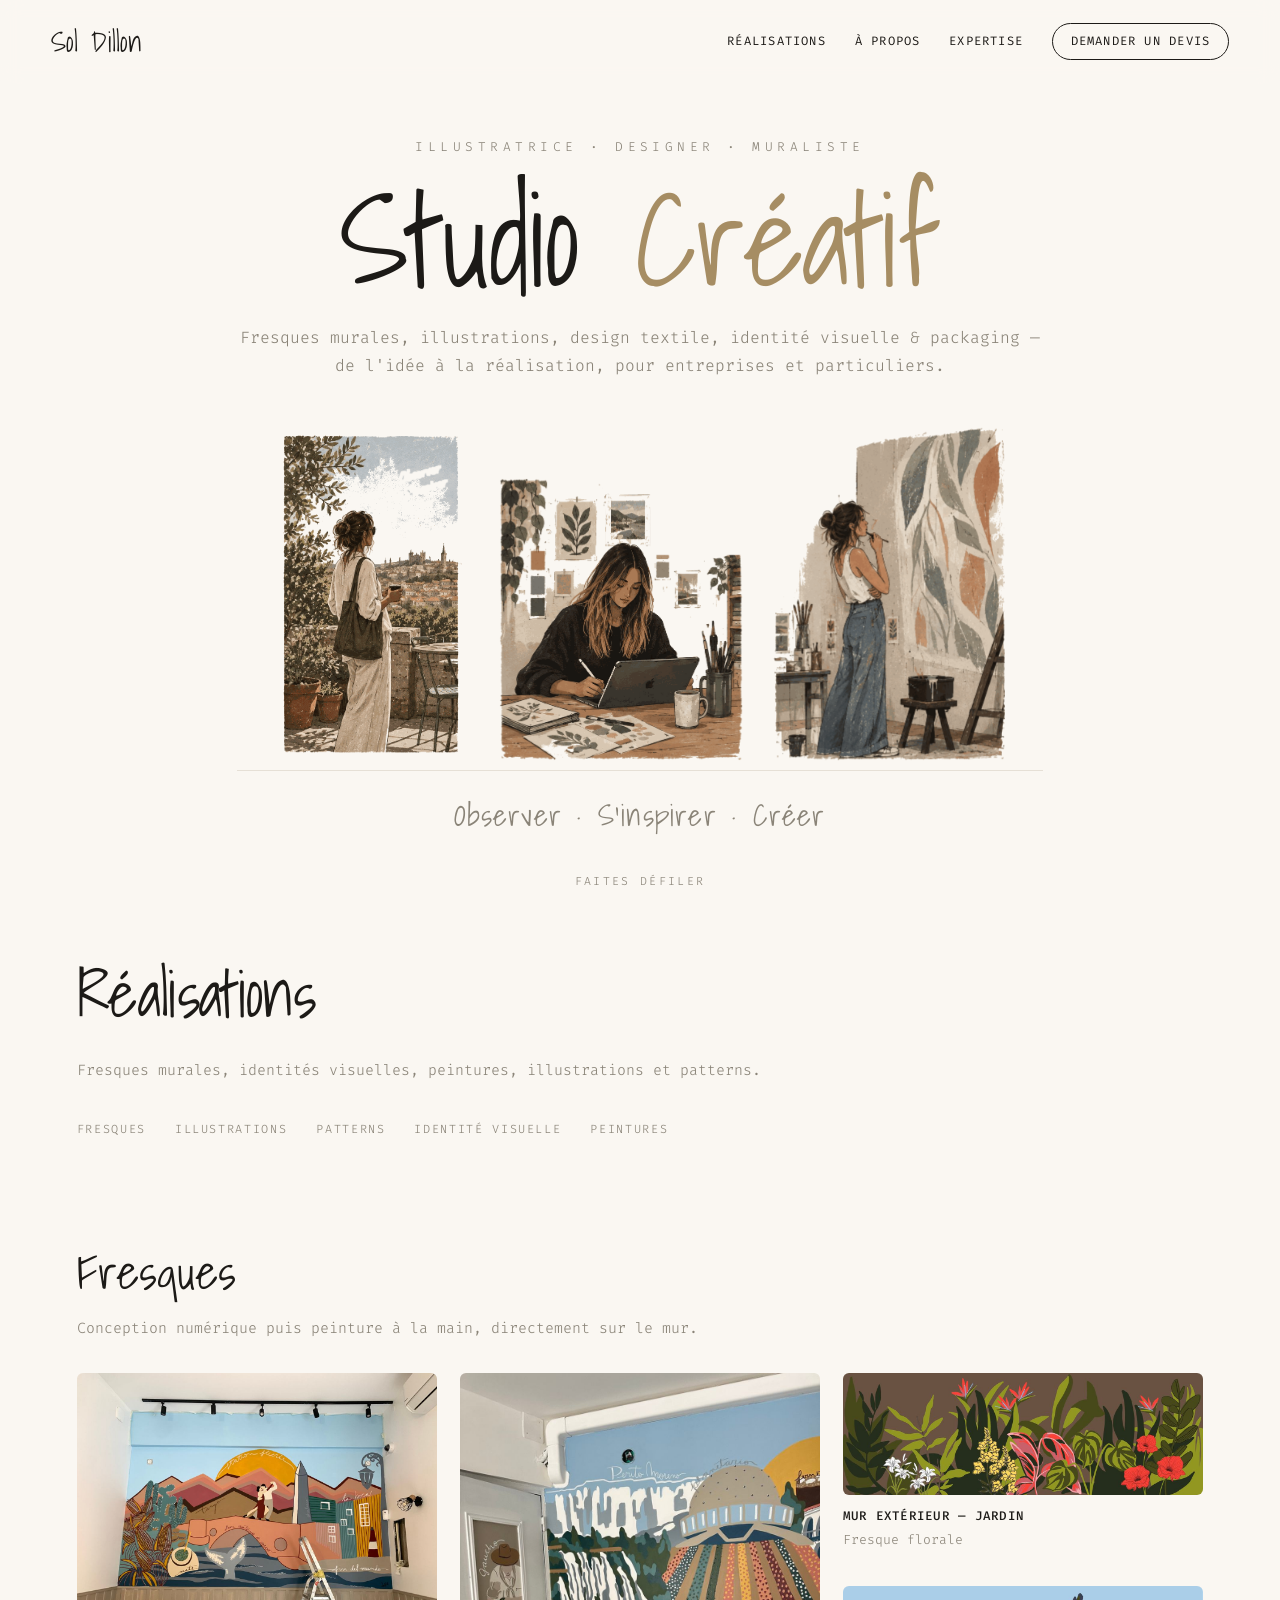
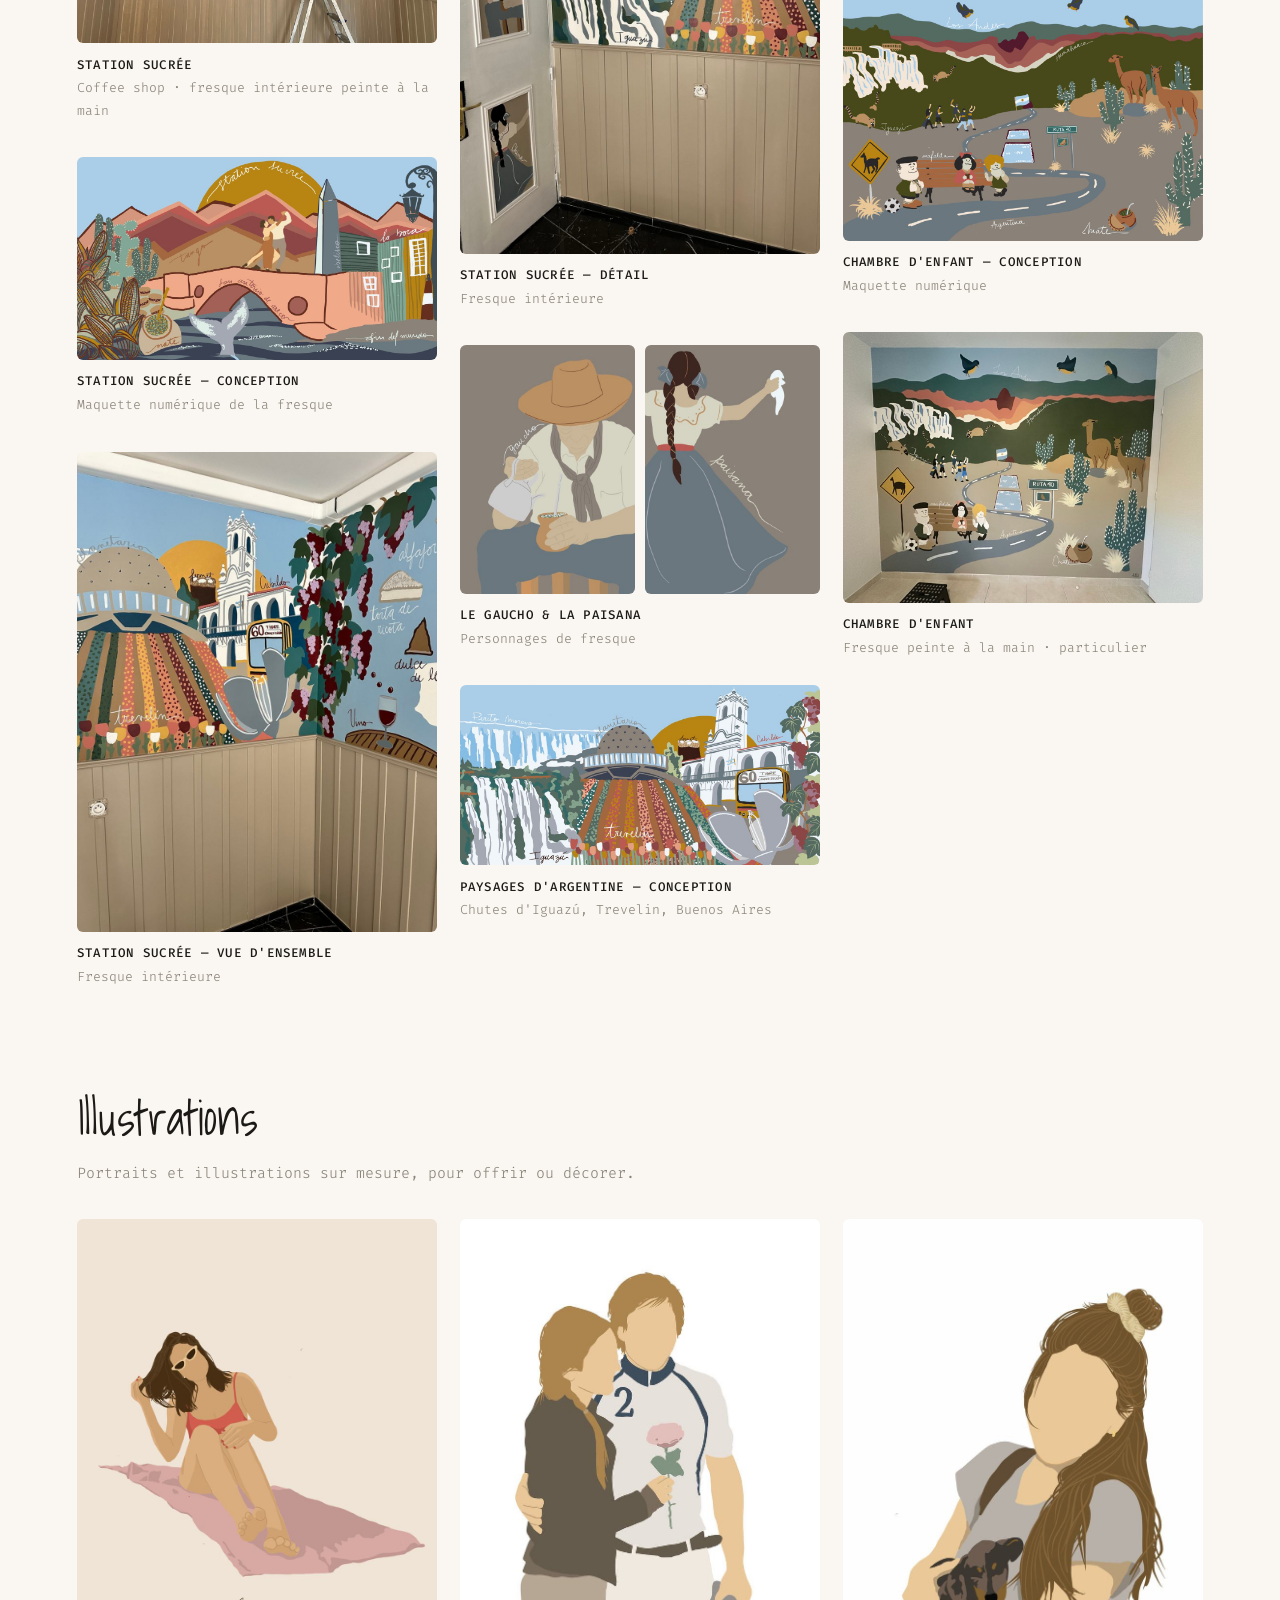
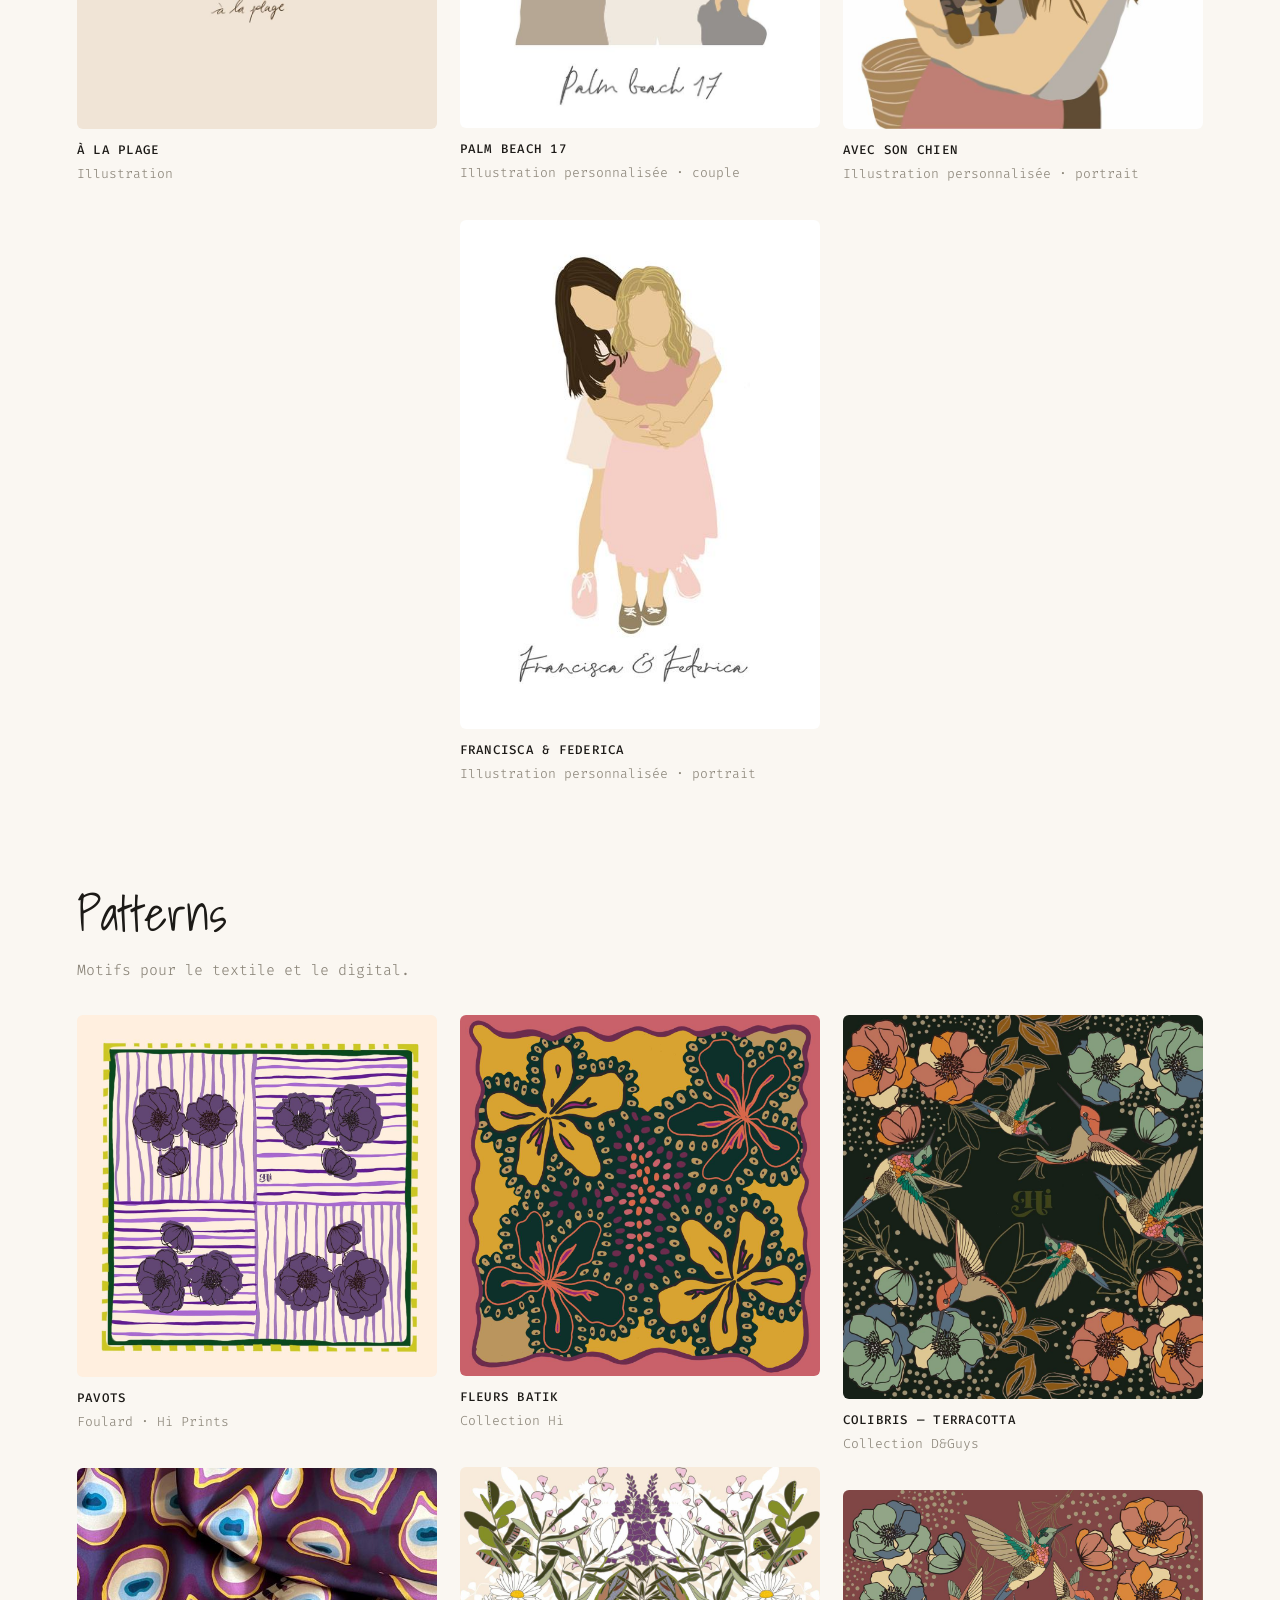
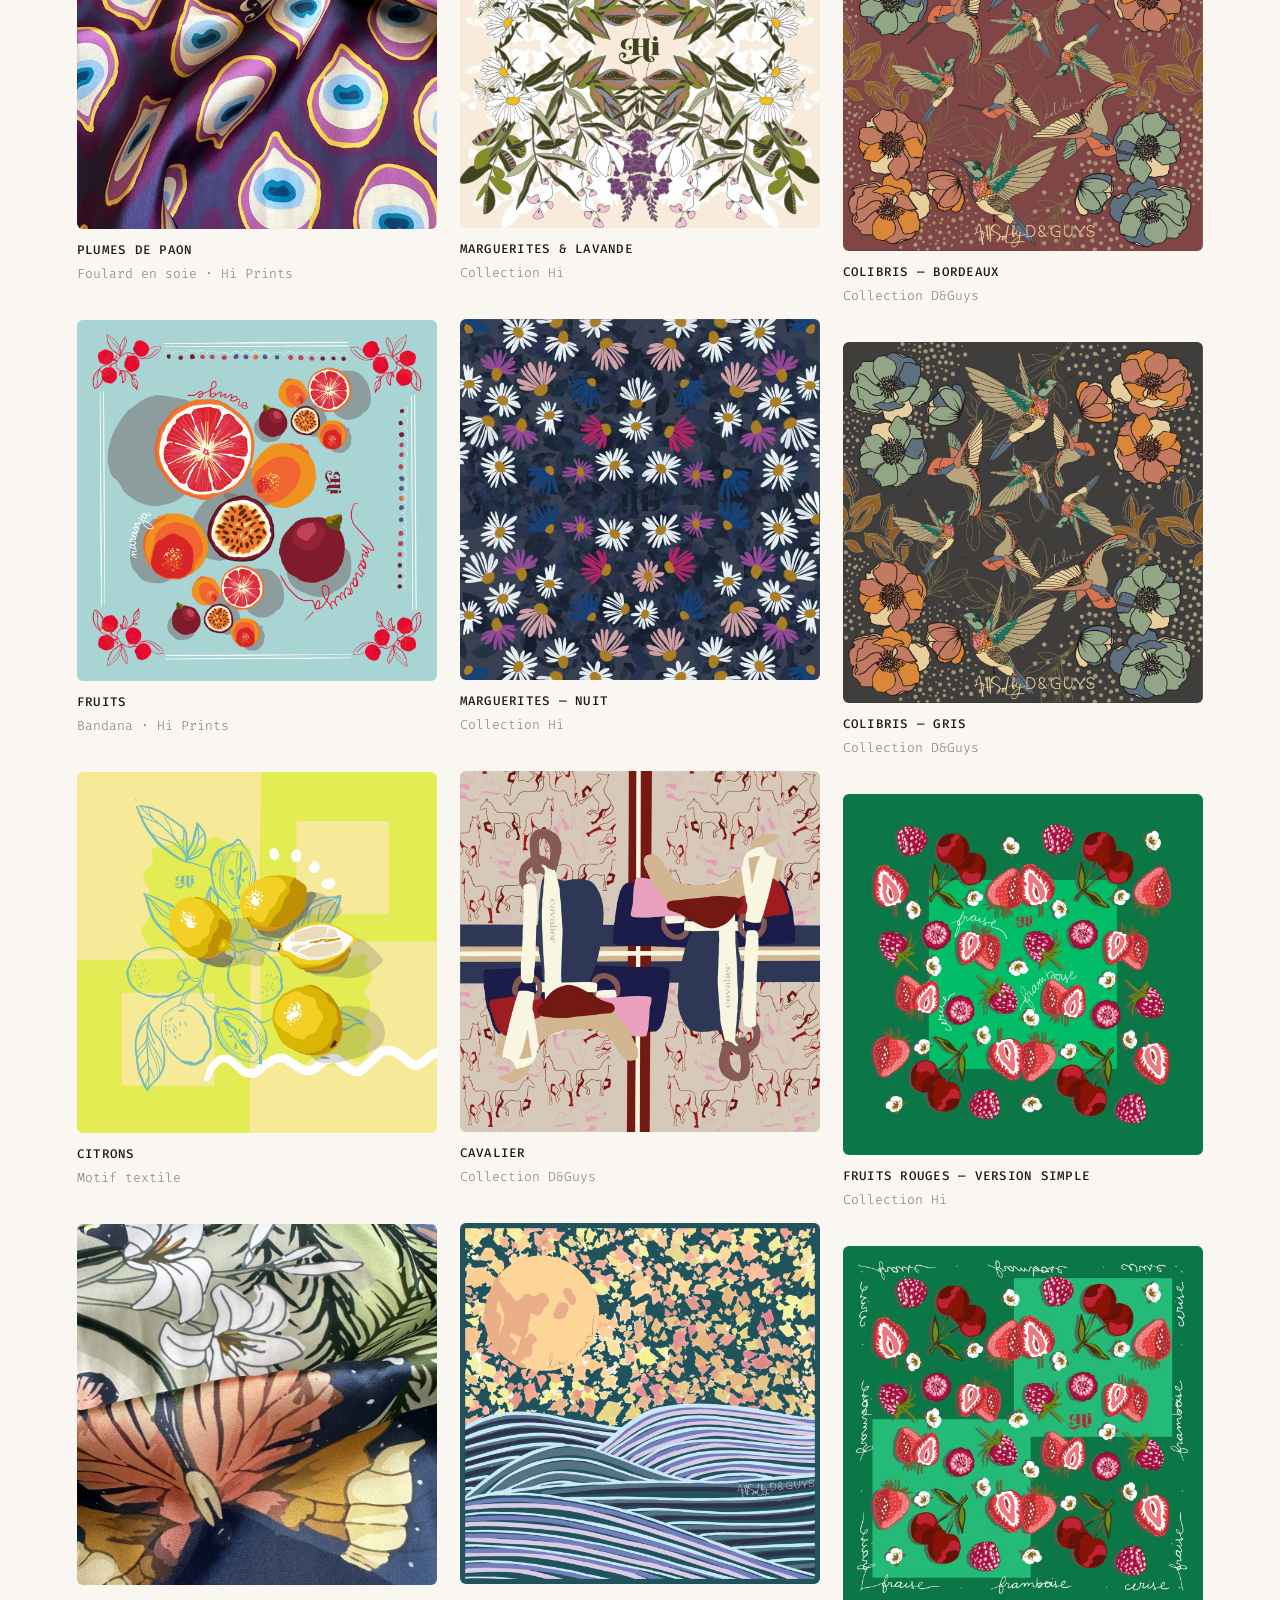
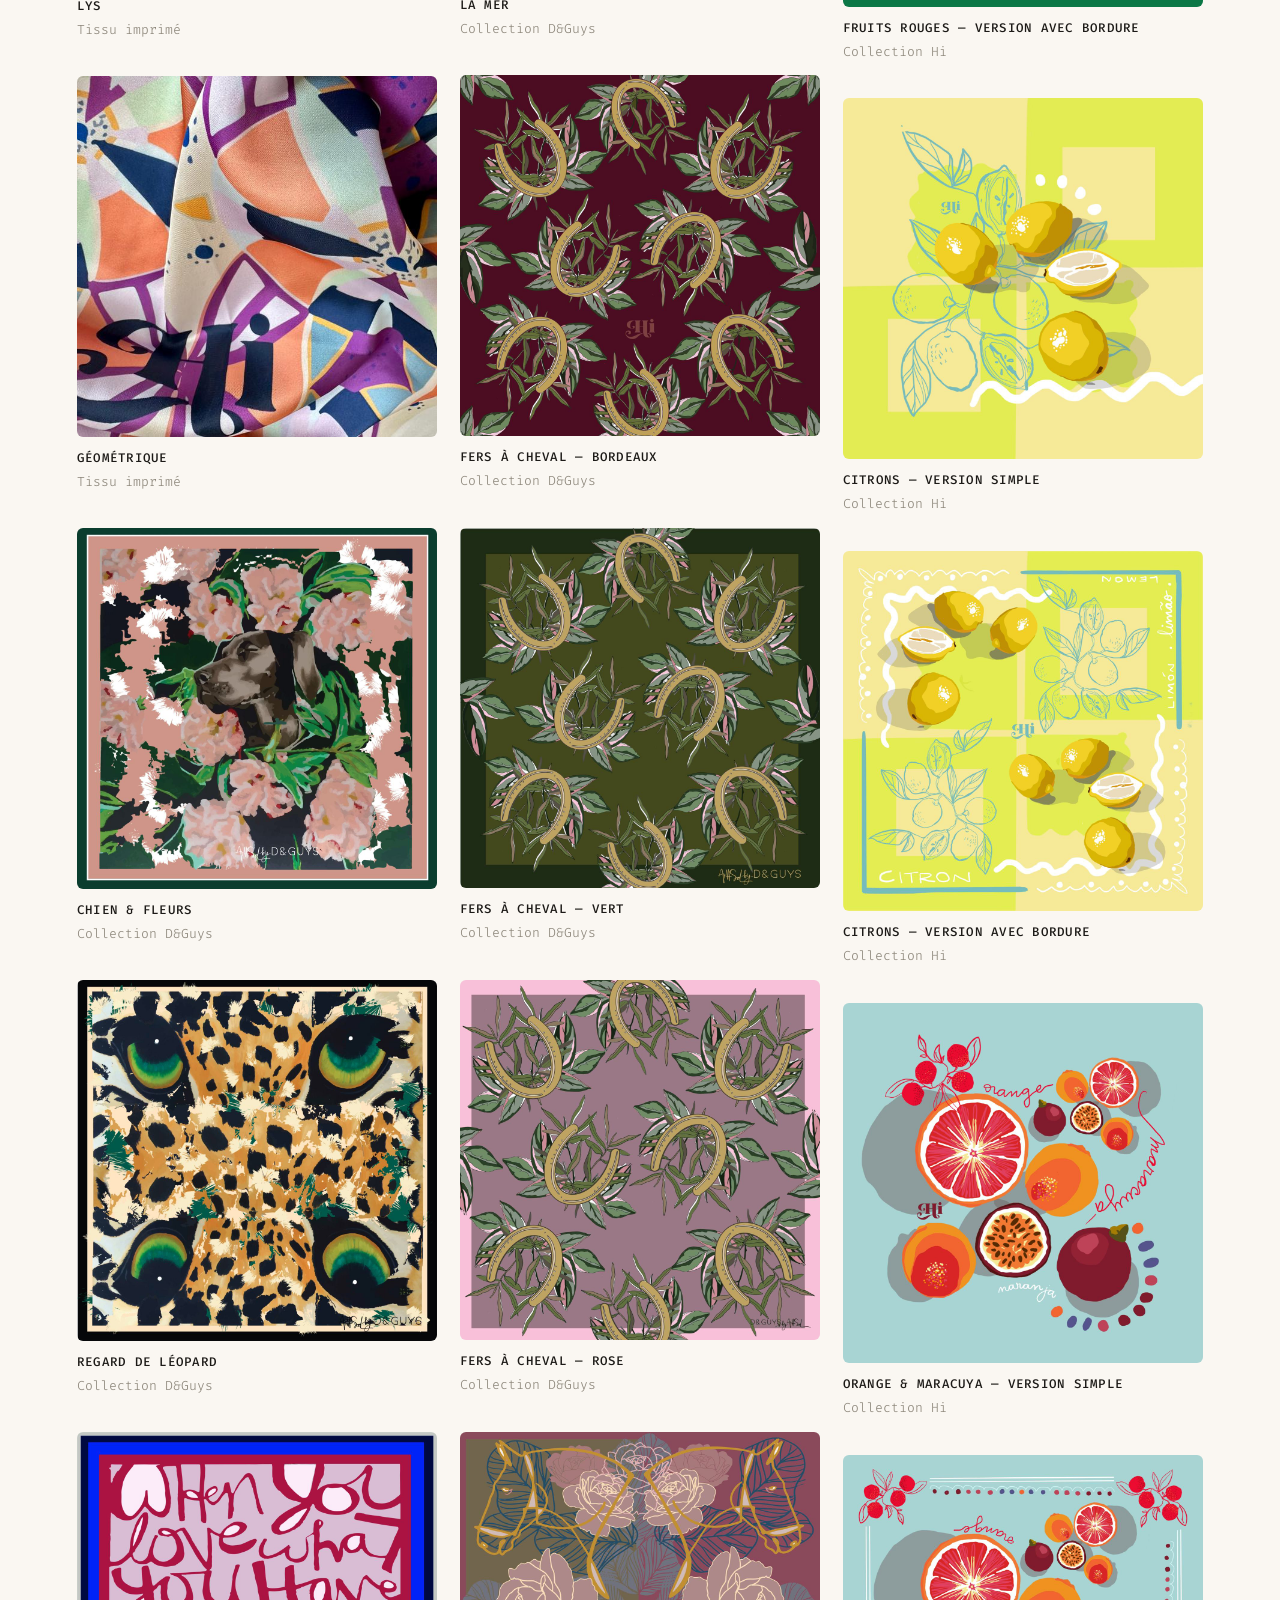
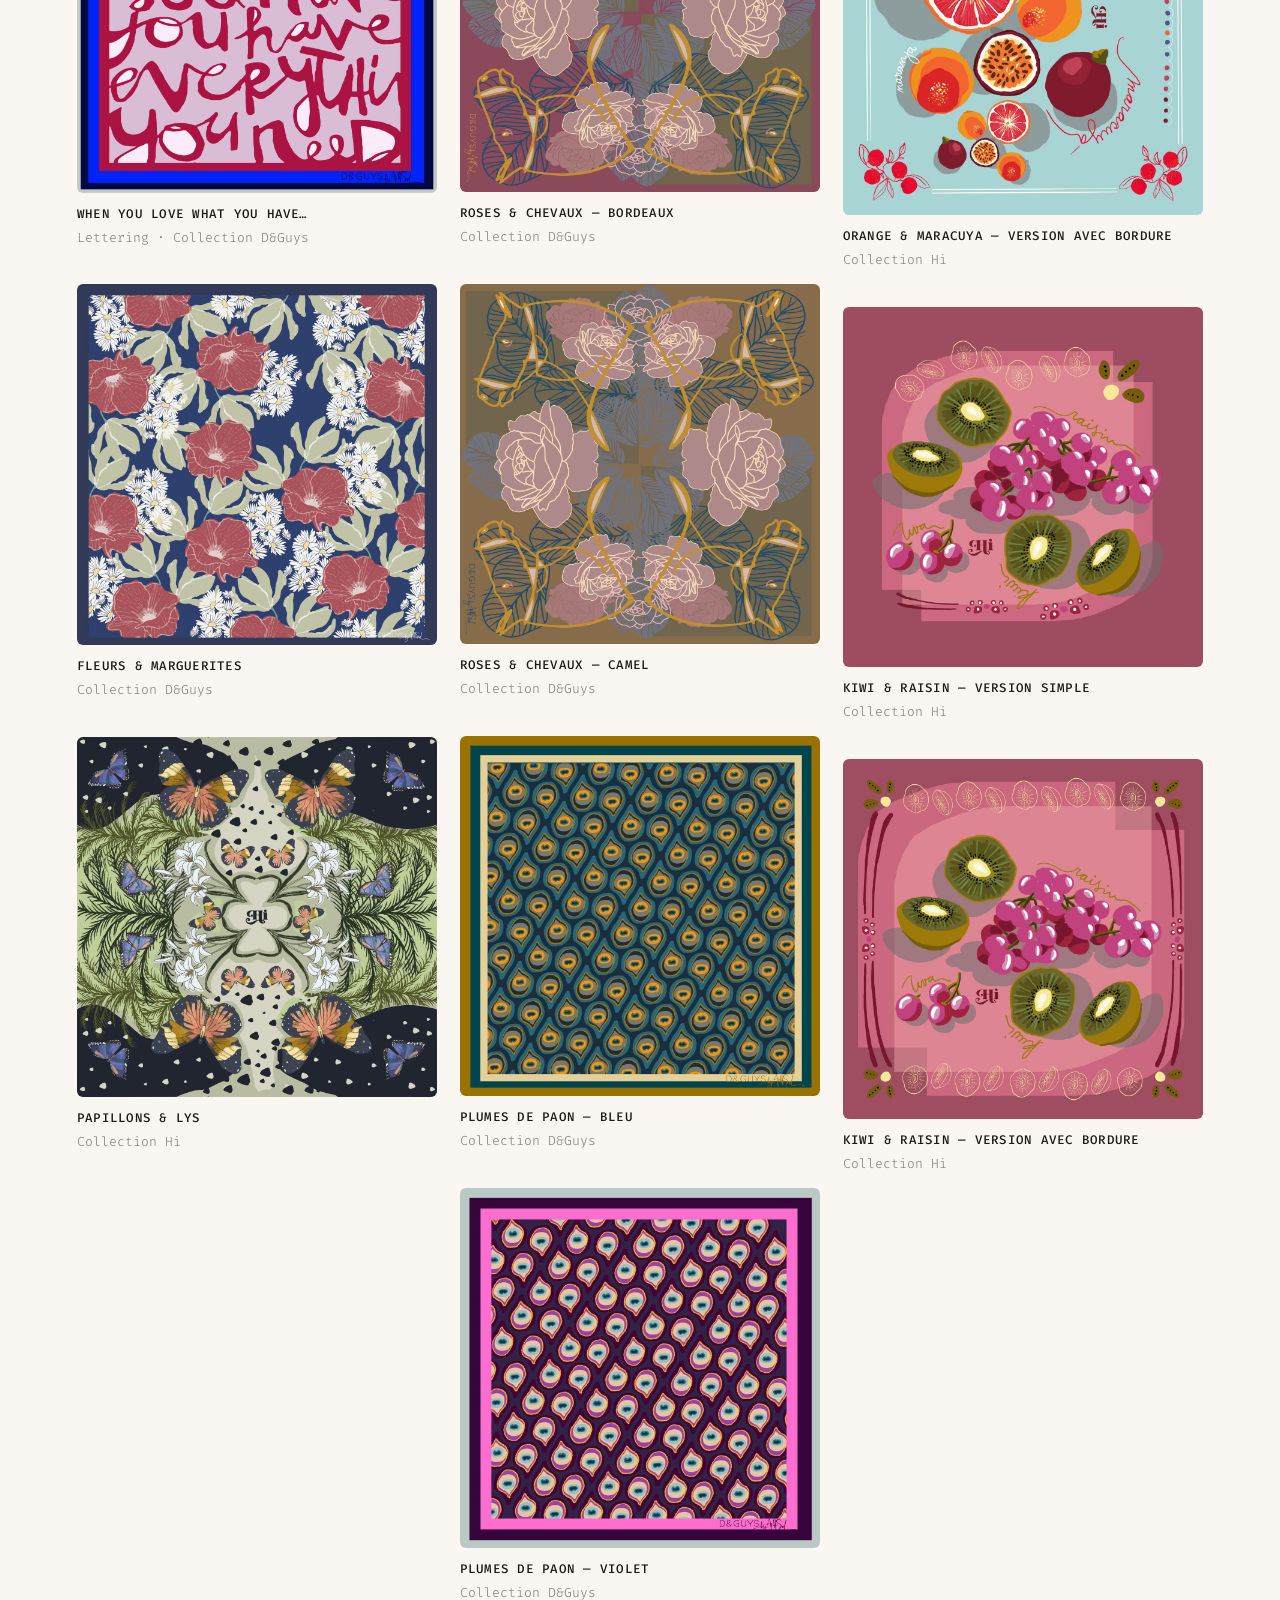
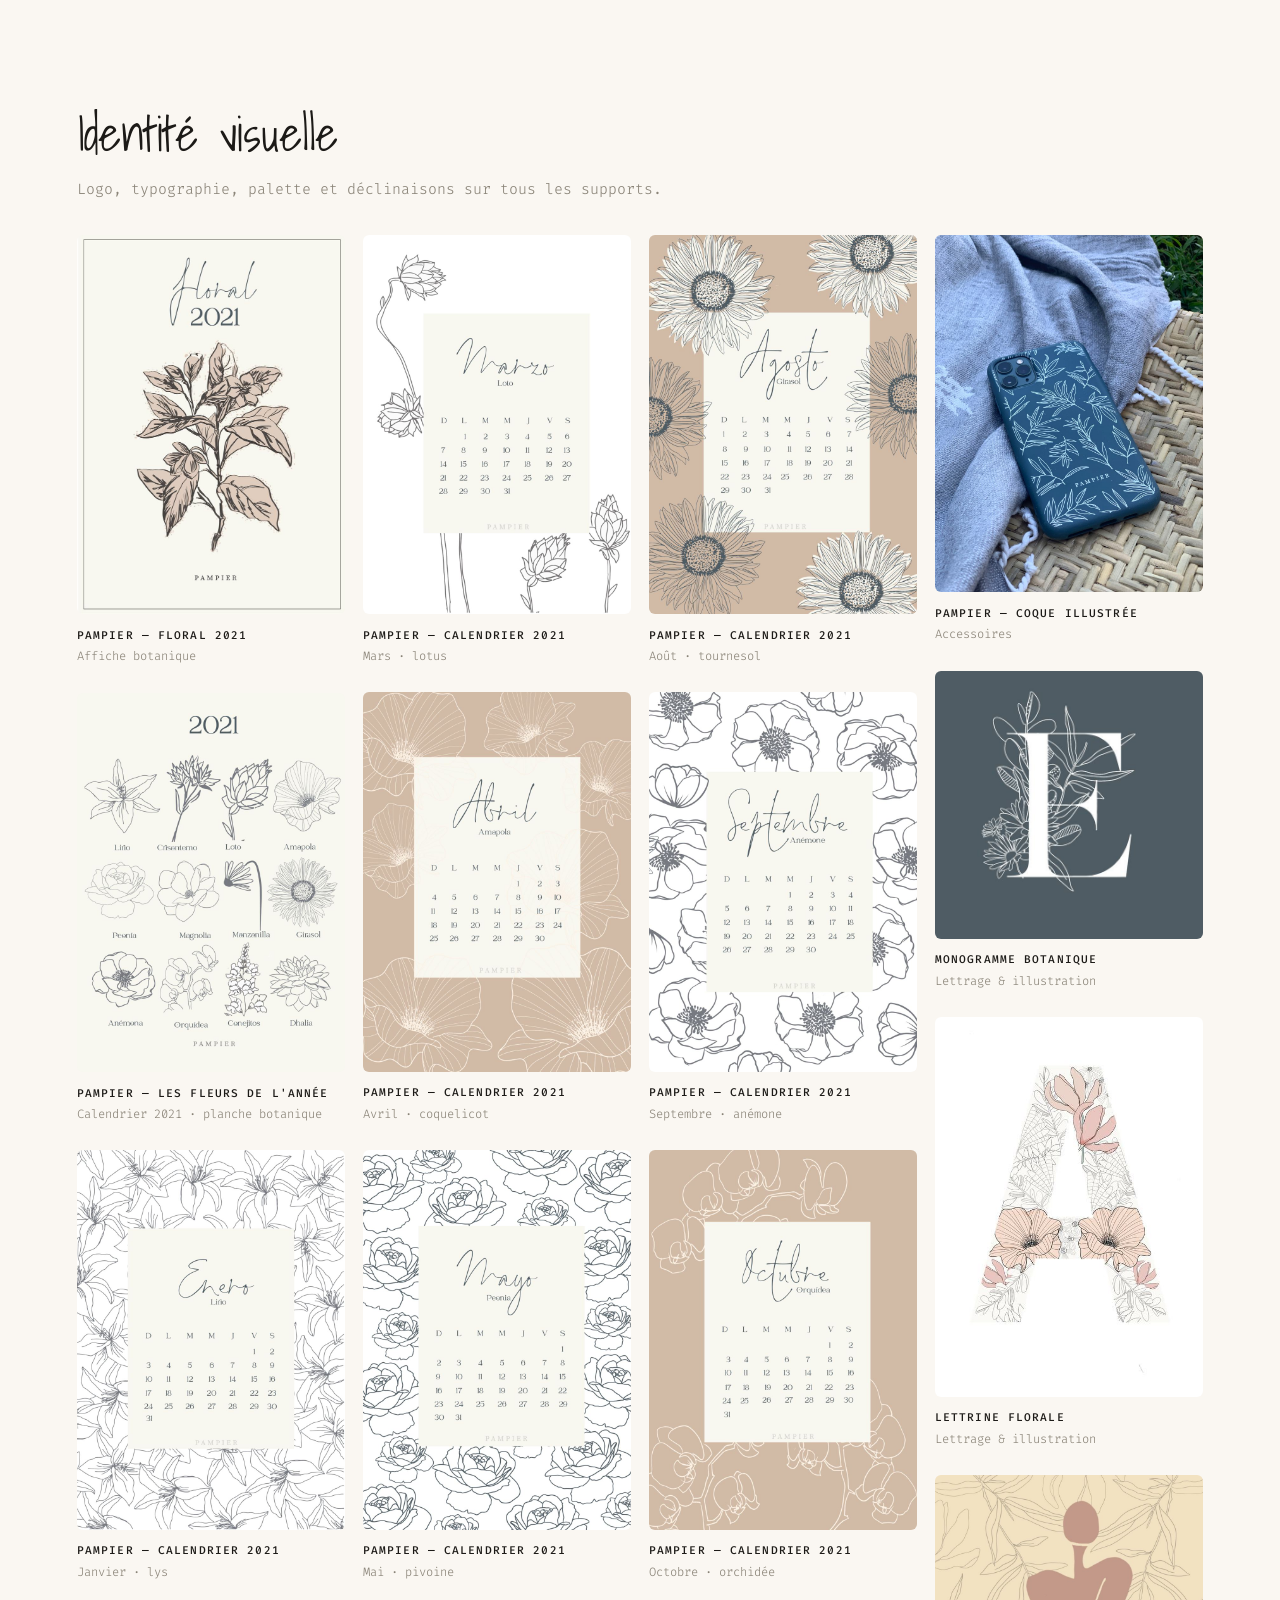
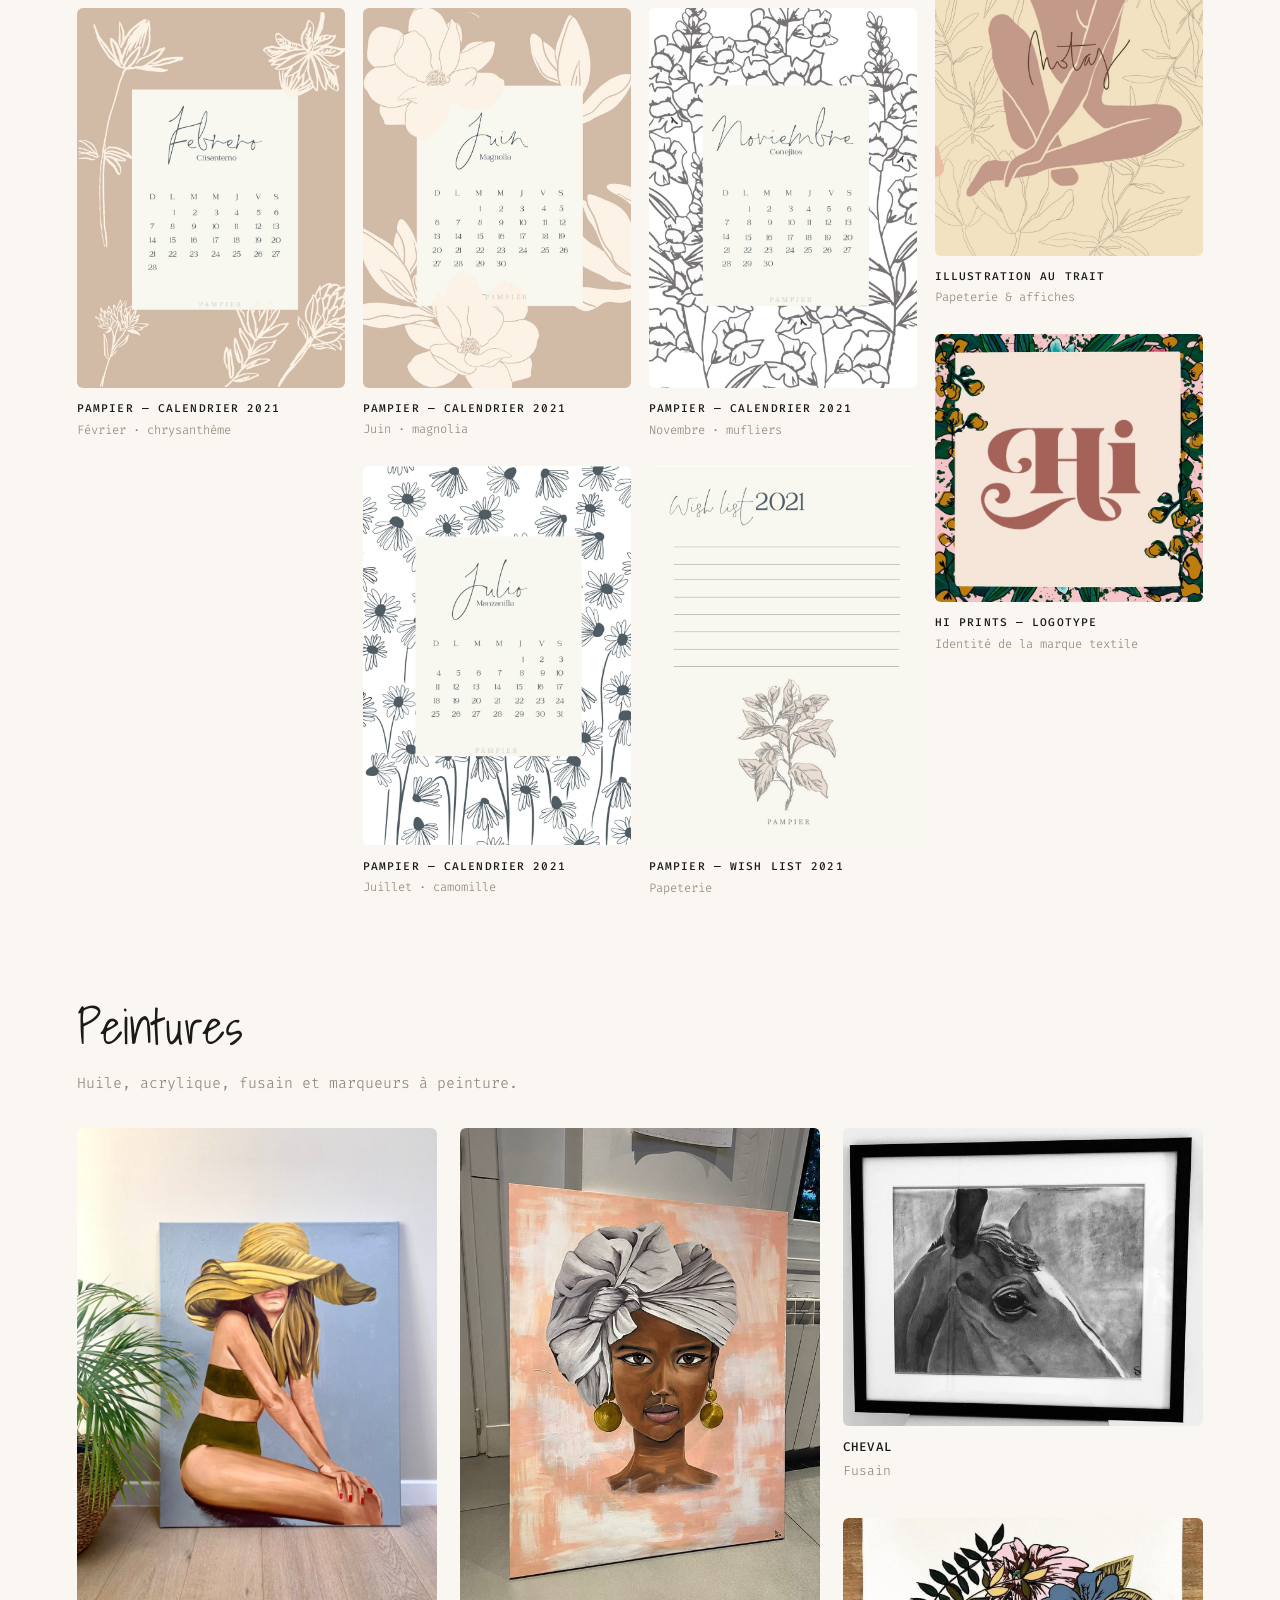
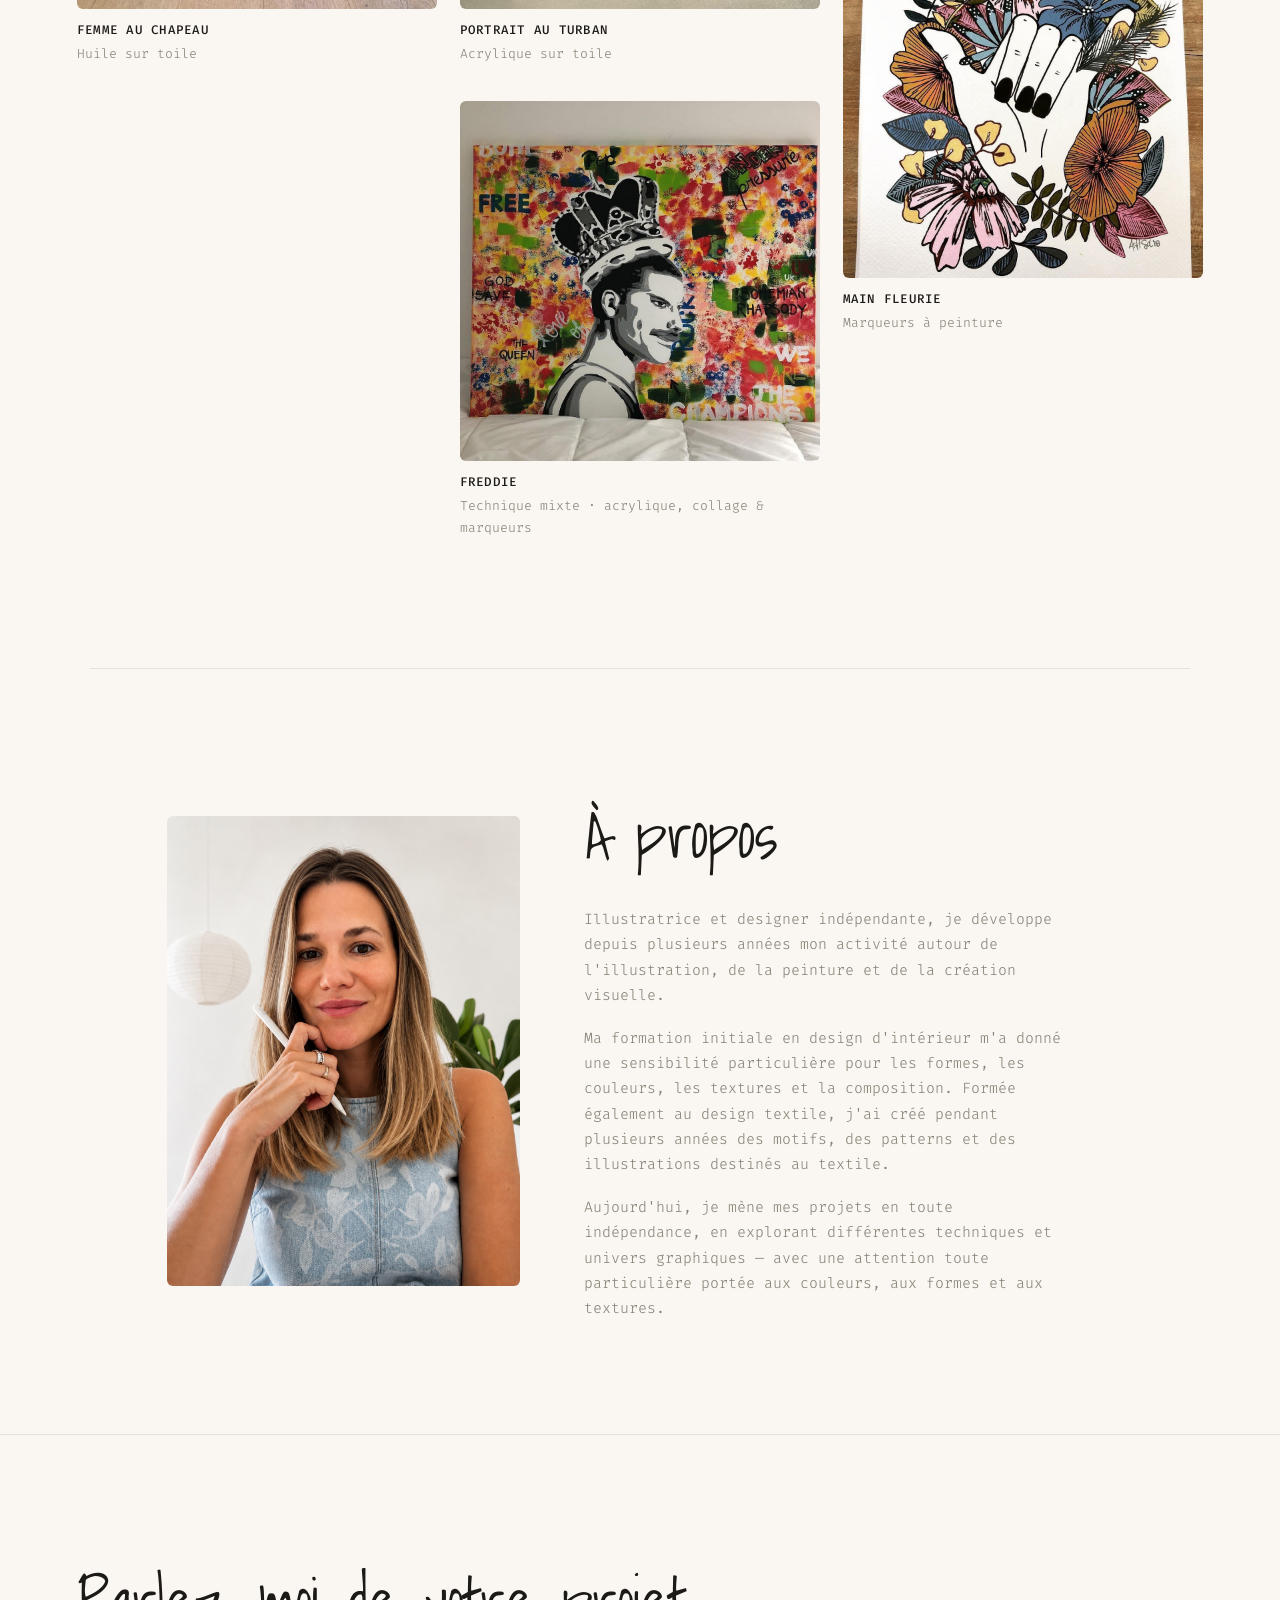
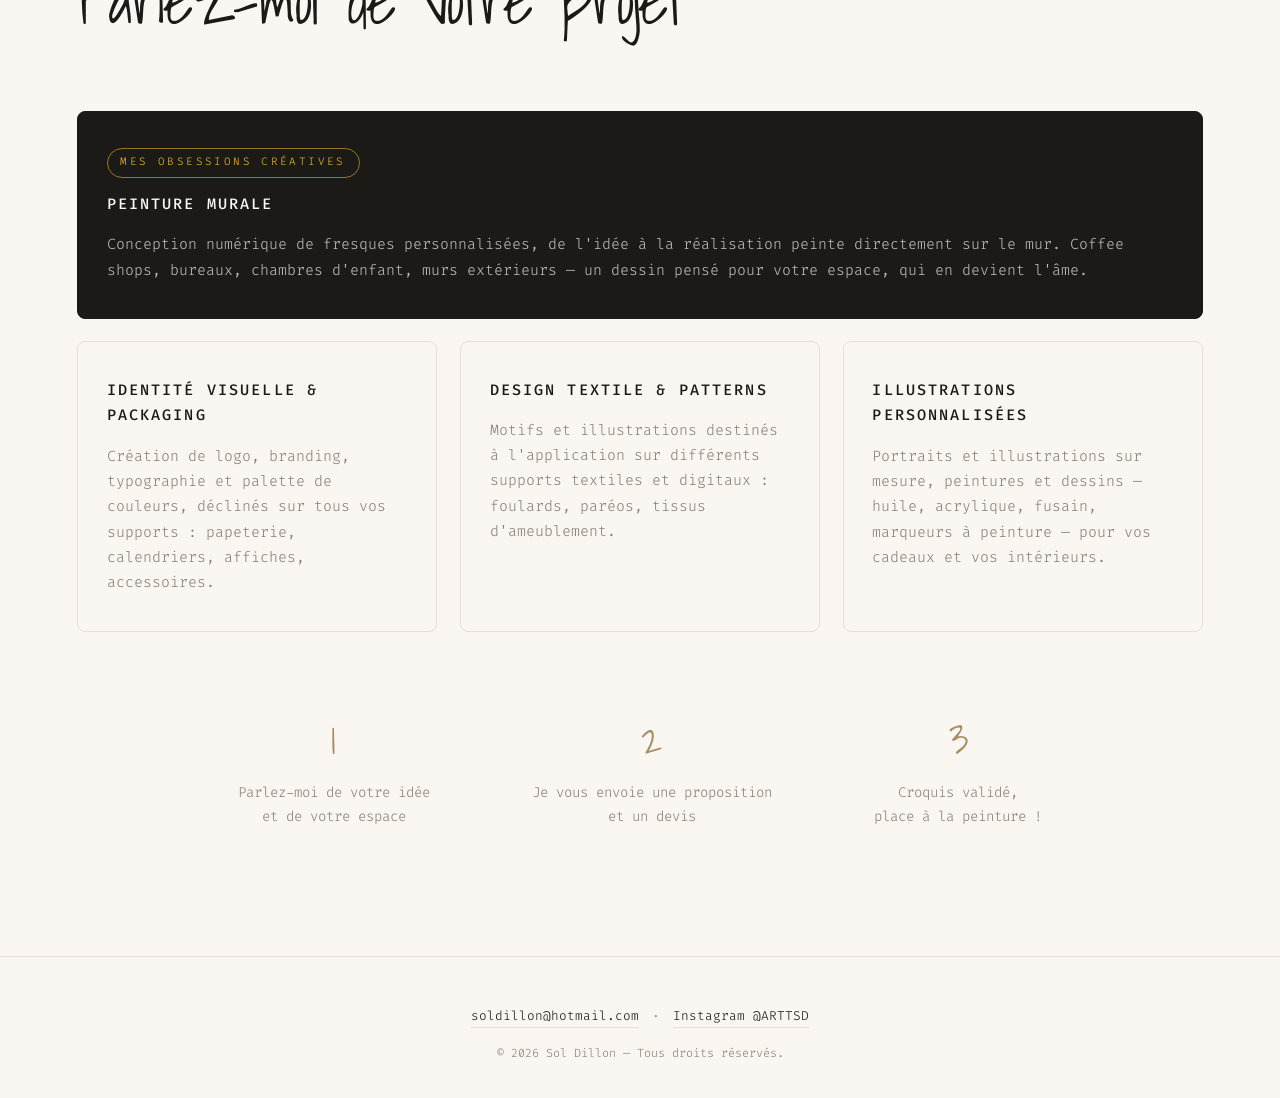
==== commit b4029eb7: "Patterns: variantes integradas en la galería continua, sin huecos Co-Authored-By: Claude Fable 5.1 <" ====
--- a/index.html
+++ b/index.html
@@ -240,65 +240,77 @@
           <img src="assets/trabajos/patterns-la-mer.jpg" alt="La mer — Collection D&amp;Guys" loading="lazy">
           <figcaption><strong>La mer</strong><span>Collection D&amp;Guys</span></figcaption>
         </figure>
-      </div>
-      <div class="variants">
-        <figure class="variant variant--3 reveal">
-          <div class="variant__row">
-            <img src="assets/trabajos/patterns-fers-a-cheval.jpg" alt="Fers à cheval — version 1" loading="lazy">
-            <img src="assets/trabajos/patterns-fers-a-cheval-vert.jpg" alt="Fers à cheval — version 2" loading="lazy">
-            <img src="assets/trabajos/patterns-fers-a-cheval-rose.jpg" alt="Fers à cheval — version 3" loading="lazy">
-          </div>
-          <figcaption><strong>Fers à cheval</strong><span>Trois coloris · Collection D&amp;Guys</span></figcaption>
-        </figure>
-        <figure class="variant variant--2 reveal">
-          <div class="variant__row">
-            <img src="assets/trabajos/patterns-roses-chevaux-bordeaux.jpg" alt="Roses &amp; chevaux — version 1" loading="lazy">
-            <img src="assets/trabajos/patterns-roses-chevaux-camel.jpg" alt="Roses &amp; chevaux — version 2" loading="lazy">
-          </div>
-          <figcaption><strong>Roses &amp; chevaux</strong><span>Deux coloris · Collection D&amp;Guys</span></figcaption>
-        </figure>
-        <figure class="variant variant--2 reveal">
-          <div class="variant__row">
-            <img src="assets/trabajos/patterns-plumes-de-paon-bleu.jpg" alt="Plumes de paon — version 1" loading="lazy">
-            <img src="assets/trabajos/patterns-plumes-de-paon-violet.jpg" alt="Plumes de paon — version 2" loading="lazy">
-          </div>
-          <figcaption><strong>Plumes de paon</strong><span>Deux coloris · Collection D&amp;Guys</span></figcaption>
-        </figure>
-        <figure class="variant variant--3 reveal">
-          <div class="variant__row">
-            <img src="assets/trabajos/patterns-colibris.jpg" alt="Colibris — version 1" loading="lazy">
-            <img src="assets/trabajos/patterns-colibris-bordeaux.jpg" alt="Colibris — version 2" loading="lazy">
-            <img src="assets/trabajos/patterns-colibris-gris.jpg" alt="Colibris — version 3" loading="lazy">
-          </div>
-          <figcaption><strong>Colibris</strong><span>Trois coloris · Collection D&amp;Guys</span></figcaption>
-        </figure>
-        <figure class="variant variant--2 reveal">
-          <div class="variant__row">
-            <img src="assets/trabajos/patterns-fruits-rouges.jpg" alt="Fruits rouges — version 1" loading="lazy">
-            <img src="assets/trabajos/patterns-fruits-rouges-bordure.jpg" alt="Fruits rouges — version 2" loading="lazy">
-          </div>
-          <figcaption><strong>Fruits rouges</strong><span>Fraise, framboise &amp; cerise · deux versions · Collection Hi</span></figcaption>
-        </figure>
-        <figure class="variant variant--2 reveal">
-          <div class="variant__row">
-            <img src="assets/trabajos/patterns-citrons-vifs.jpg" alt="Citrons — version 1" loading="lazy">
-            <img src="assets/trabajos/patterns-citrons-vifs-bordure.jpg" alt="Citrons — version 2" loading="lazy">
-          </div>
-          <figcaption><strong>Citrons</strong><span>Deux versions · Collection Hi</span></figcaption>
-        </figure>
-        <figure class="variant variant--2 reveal">
-          <div class="variant__row">
-            <img src="assets/trabajos/patterns-agrumes.jpg" alt="Orange &amp; maracuya — version 1" loading="lazy">
-            <img src="assets/trabajos/patterns-agrumes-bordure.jpg" alt="Orange &amp; maracuya — version 2" loading="lazy">
-          </div>
-          <figcaption><strong>Orange &amp; maracuya</strong><span>Deux versions · Collection Hi</span></figcaption>
-        </figure>
-        <figure class="variant variant--2 reveal">
-          <div class="variant__row">
-            <img src="assets/trabajos/patterns-kiwi-raisin.jpg" alt="Kiwi &amp; raisin — version 1" loading="lazy">
-            <img src="assets/trabajos/patterns-kiwi-raisin-bordure.jpg" alt="Kiwi &amp; raisin — version 2" loading="lazy">
-          </div>
-          <figcaption><strong>Kiwi &amp; raisin</strong><span>Deux versions · Collection Hi</span></figcaption>
+        <figure class="work reveal">
+          <img src="assets/trabajos/patterns-fers-a-cheval.jpg" alt="Fers à cheval — Bordeaux" loading="lazy">
+          <figcaption><strong>Fers à cheval — Bordeaux</strong><span>Collection D&amp;Guys</span></figcaption>
+        </figure>
+        <figure class="work reveal">
+          <img src="assets/trabajos/patterns-fers-a-cheval-vert.jpg" alt="Fers à cheval — Vert" loading="lazy">
+          <figcaption><strong>Fers à cheval — Vert</strong><span>Collection D&amp;Guys</span></figcaption>
+        </figure>
+        <figure class="work reveal">
+          <img src="assets/trabajos/patterns-fers-a-cheval-rose.jpg" alt="Fers à cheval — Rose" loading="lazy">
+          <figcaption><strong>Fers à cheval — Rose</strong><span>Collection D&amp;Guys</span></figcaption>
+        </figure>
+        <figure class="work reveal">
+          <img src="assets/trabajos/patterns-roses-chevaux-bordeaux.jpg" alt="Roses &amp; chevaux — Bordeaux" loading="lazy">
+          <figcaption><strong>Roses &amp; chevaux — Bordeaux</strong><span>Collection D&amp;Guys</span></figcaption>
+        </figure>
+        <figure class="work reveal">
+          <img src="assets/trabajos/patterns-roses-chevaux-camel.jpg" alt="Roses &amp; chevaux — Camel" loading="lazy">
+          <figcaption><strong>Roses &amp; chevaux — Camel</strong><span>Collection D&amp;Guys</span></figcaption>
+        </figure>
+        <figure class="work reveal">
+          <img src="assets/trabajos/patterns-plumes-de-paon-bleu.jpg" alt="Plumes de paon — Bleu" loading="lazy">
+          <figcaption><strong>Plumes de paon — Bleu</strong><span>Collection D&amp;Guys</span></figcaption>
+        </figure>
+        <figure class="work reveal">
+          <img src="assets/trabajos/patterns-plumes-de-paon-violet.jpg" alt="Plumes de paon — Violet" loading="lazy">
+          <figcaption><strong>Plumes de paon — Violet</strong><span>Collection D&amp;Guys</span></figcaption>
+        </figure>
+        <figure class="work reveal">
+          <img src="assets/trabajos/patterns-colibris.jpg" alt="Colibris — Terracotta" loading="lazy">
+          <figcaption><strong>Colibris — Terracotta</strong><span>Collection D&amp;Guys</span></figcaption>
+        </figure>
+        <figure class="work reveal">
+          <img src="assets/trabajos/patterns-colibris-bordeaux.jpg" alt="Colibris — Bordeaux" loading="lazy">
+          <figcaption><strong>Colibris — Bordeaux</strong><span>Collection D&amp;Guys</span></figcaption>
+        </figure>
+        <figure class="work reveal">
+          <img src="assets/trabajos/patterns-colibris-gris.jpg" alt="Colibris — Gris" loading="lazy">
+          <figcaption><strong>Colibris — Gris</strong><span>Collection D&amp;Guys</span></figcaption>
+        </figure>
+        <figure class="work reveal">
+          <img src="assets/trabajos/patterns-fruits-rouges.jpg" alt="Fruits rouges — Version simple" loading="lazy">
+          <figcaption><strong>Fruits rouges — Version simple</strong><span>Collection Hi</span></figcaption>
+        </figure>
+        <figure class="work reveal">
+          <img src="assets/trabajos/patterns-fruits-rouges-bordure.jpg" alt="Fruits rouges — Version avec bordure" loading="lazy">
+          <figcaption><strong>Fruits rouges — Version avec bordure</strong><span>Collection Hi</span></figcaption>
+        </figure>
+        <figure class="work reveal">
+          <img src="assets/trabajos/patterns-citrons-vifs.jpg" alt="Citrons — Version simple" loading="lazy">
+          <figcaption><strong>Citrons — Version simple</strong><span>Collection Hi</span></figcaption>
+        </figure>
+        <figure class="work reveal">
+          <img src="assets/trabajos/patterns-citrons-vifs-bordure.jpg" alt="Citrons — Version avec bordure" loading="lazy">
+          <figcaption><strong>Citrons — Version avec bordure</strong><span>Collection Hi</span></figcaption>
+        </figure>
+        <figure class="work reveal">
+          <img src="assets/trabajos/patterns-agrumes.jpg" alt="Orange &amp; maracuya — Version simple" loading="lazy">
+          <figcaption><strong>Orange &amp; maracuya — Version simple</strong><span>Collection Hi</span></figcaption>
+        </figure>
+        <figure class="work reveal">
+          <img src="assets/trabajos/patterns-agrumes-bordure.jpg" alt="Orange &amp; maracuya — Version avec bordure" loading="lazy">
+          <figcaption><strong>Orange &amp; maracuya — Version avec bordure</strong><span>Collection Hi</span></figcaption>
+        </figure>
+        <figure class="work reveal">
+          <img src="assets/trabajos/patterns-kiwi-raisin.jpg" alt="Kiwi &amp; raisin — Version simple" loading="lazy">
+          <figcaption><strong>Kiwi &amp; raisin — Version simple</strong><span>Collection Hi</span></figcaption>
+        </figure>
+        <figure class="work reveal">
+          <img src="assets/trabajos/patterns-kiwi-raisin-bordure.jpg" alt="Kiwi &amp; raisin — Version avec bordure" loading="lazy">
+          <figcaption><strong>Kiwi &amp; raisin — Version avec bordure</strong><span>Collection Hi</span></figcaption>
         </figure>
       </div>
     </div>
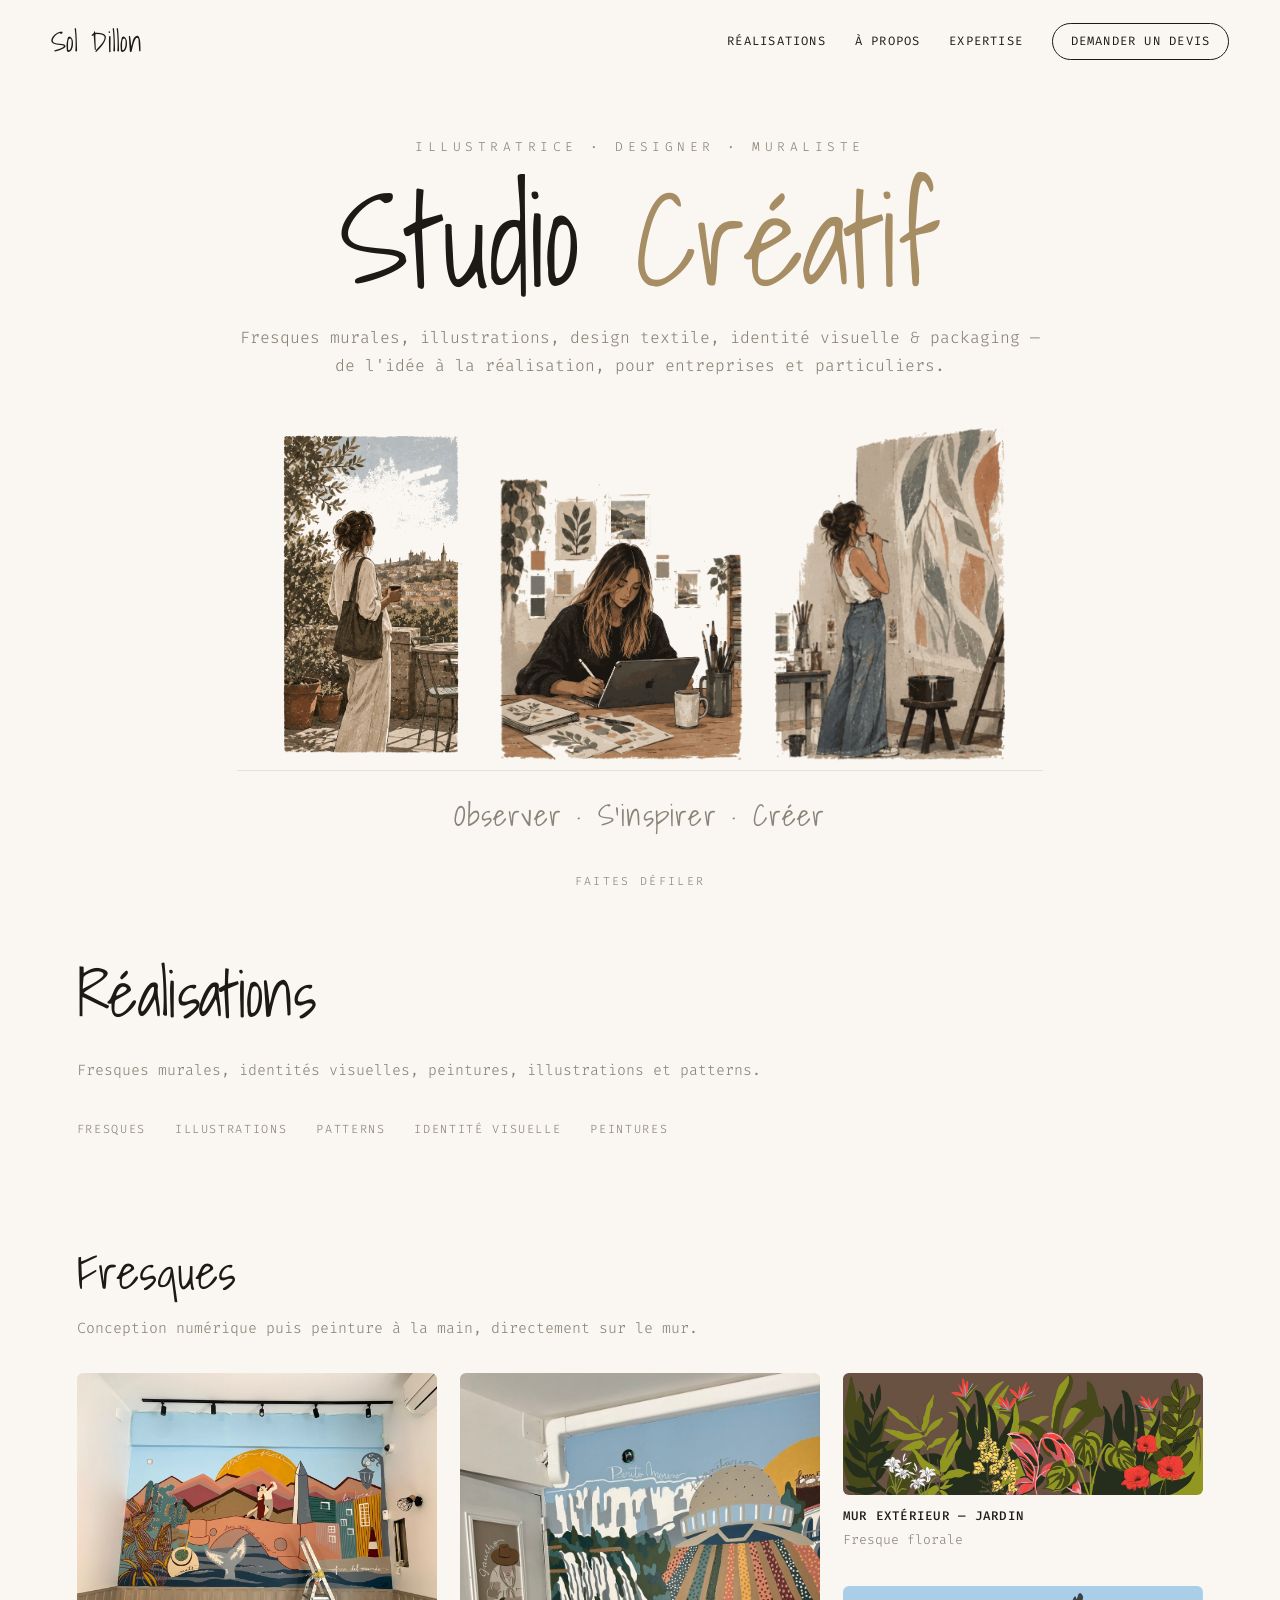
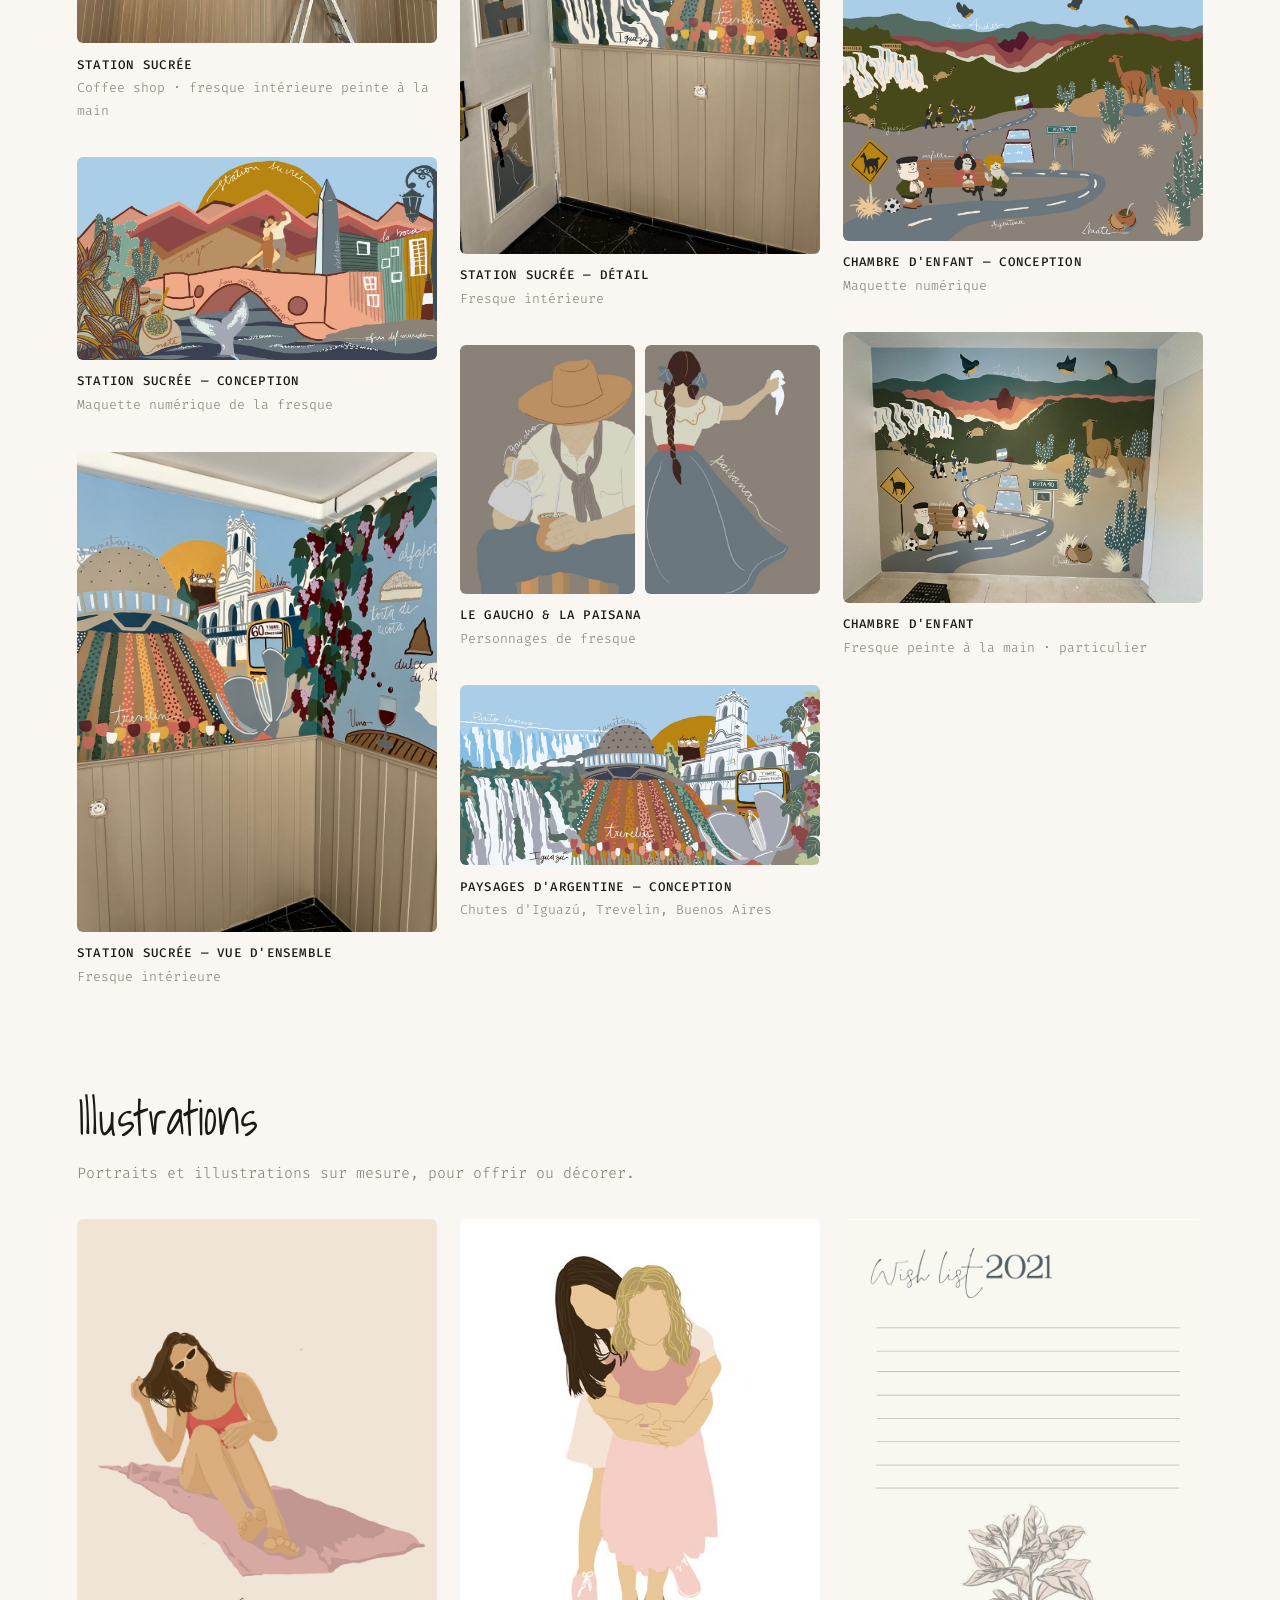
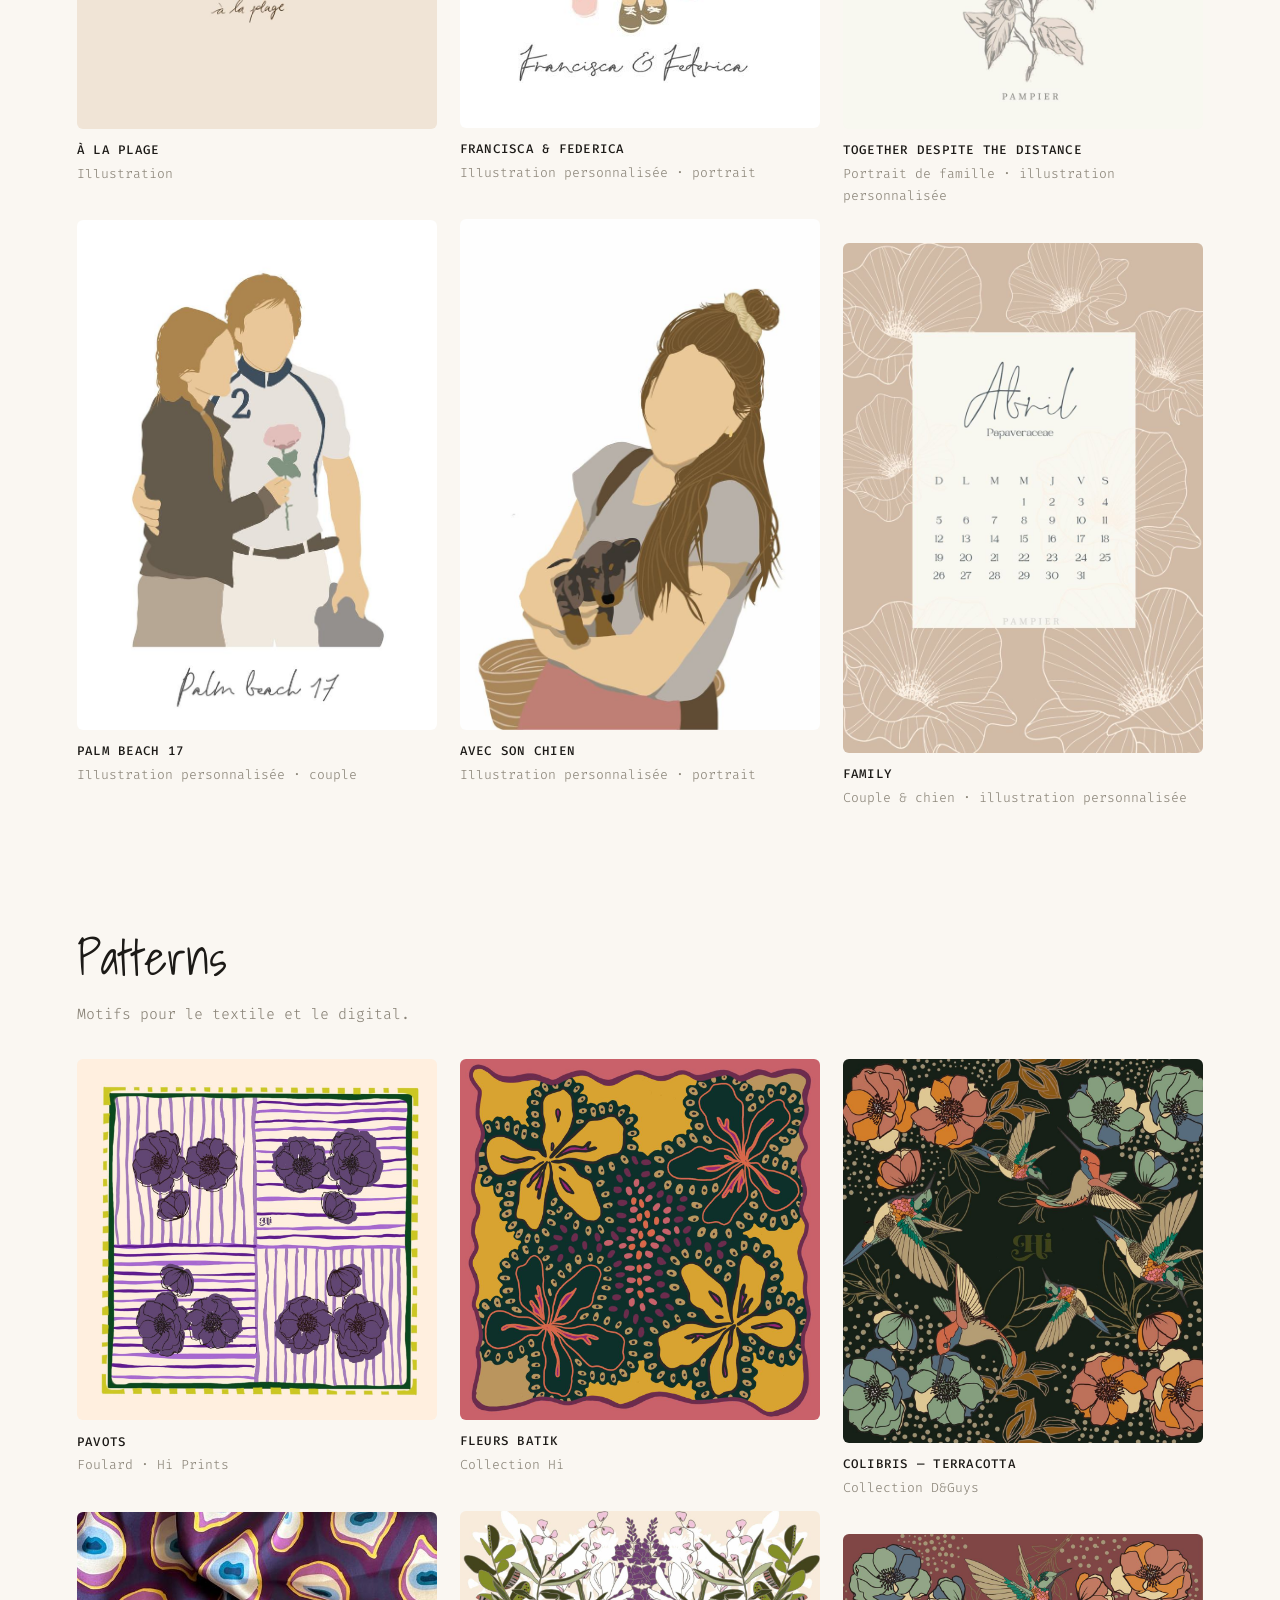
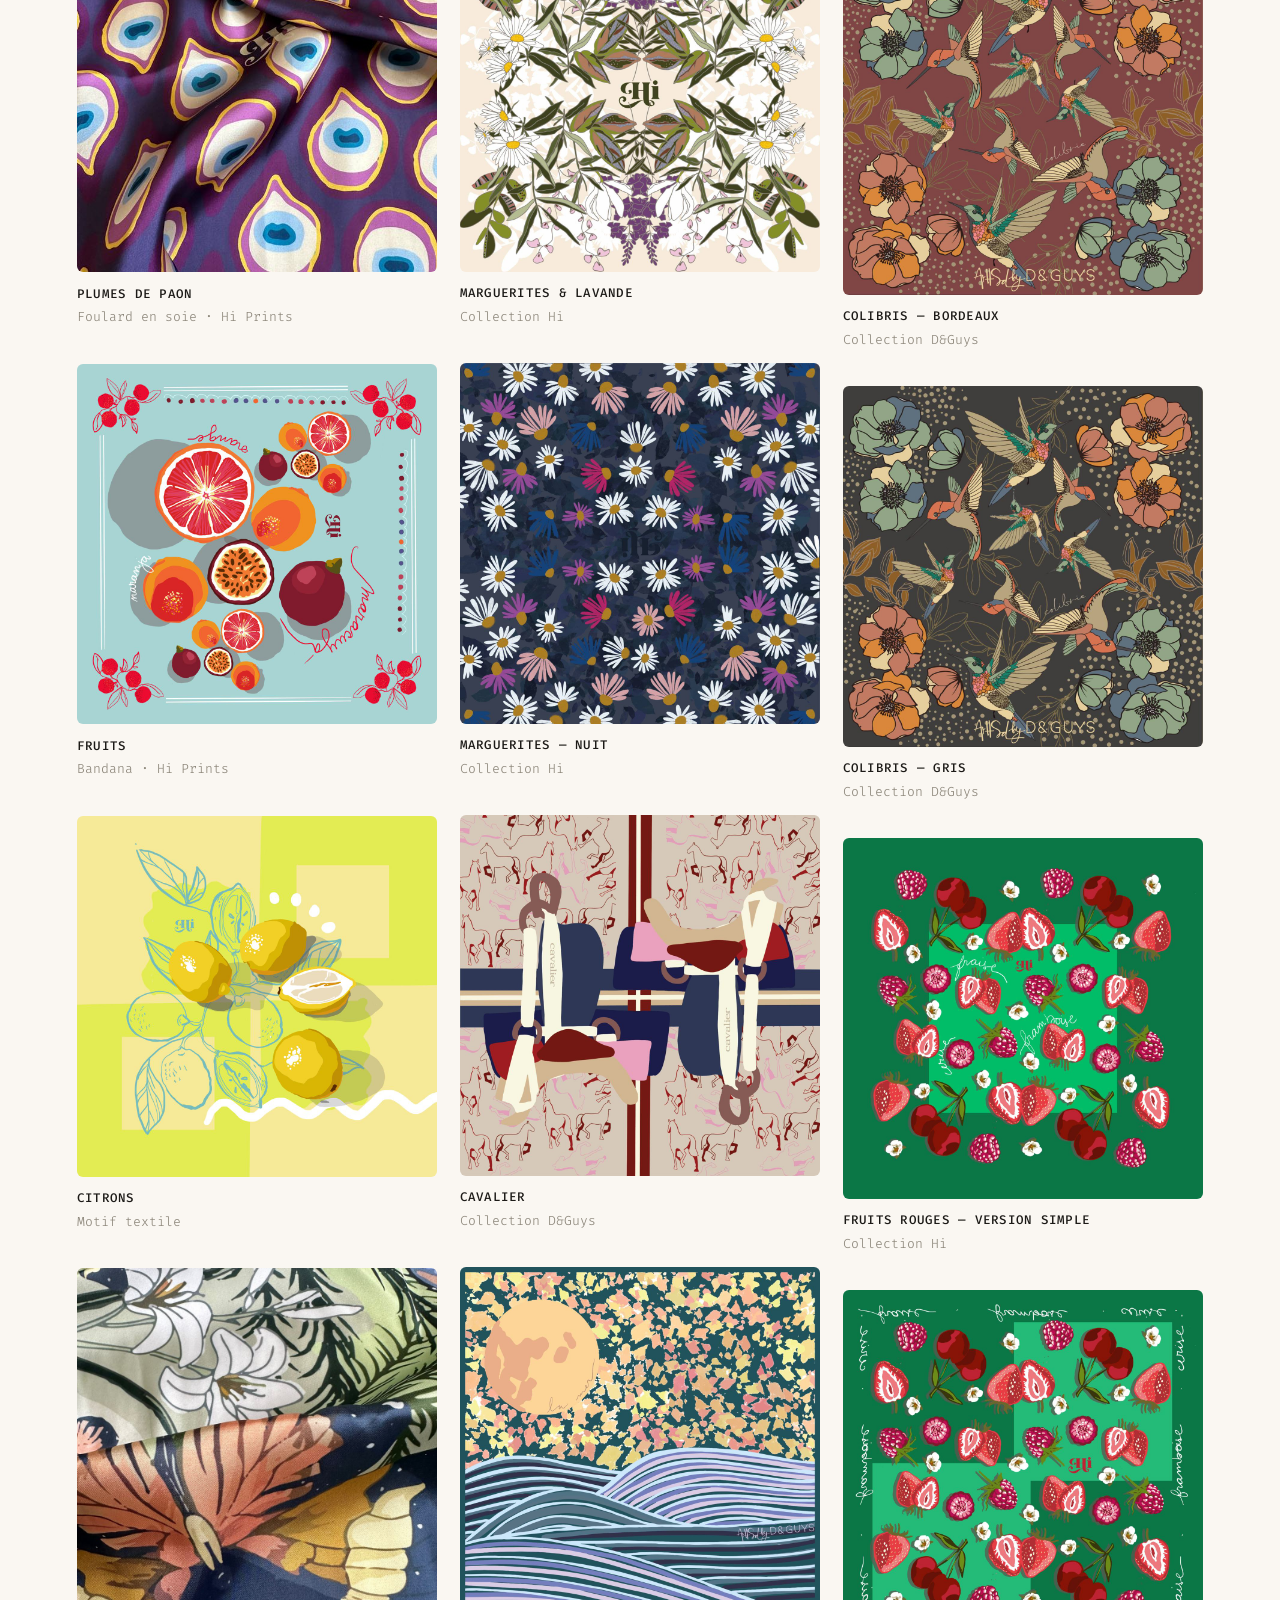
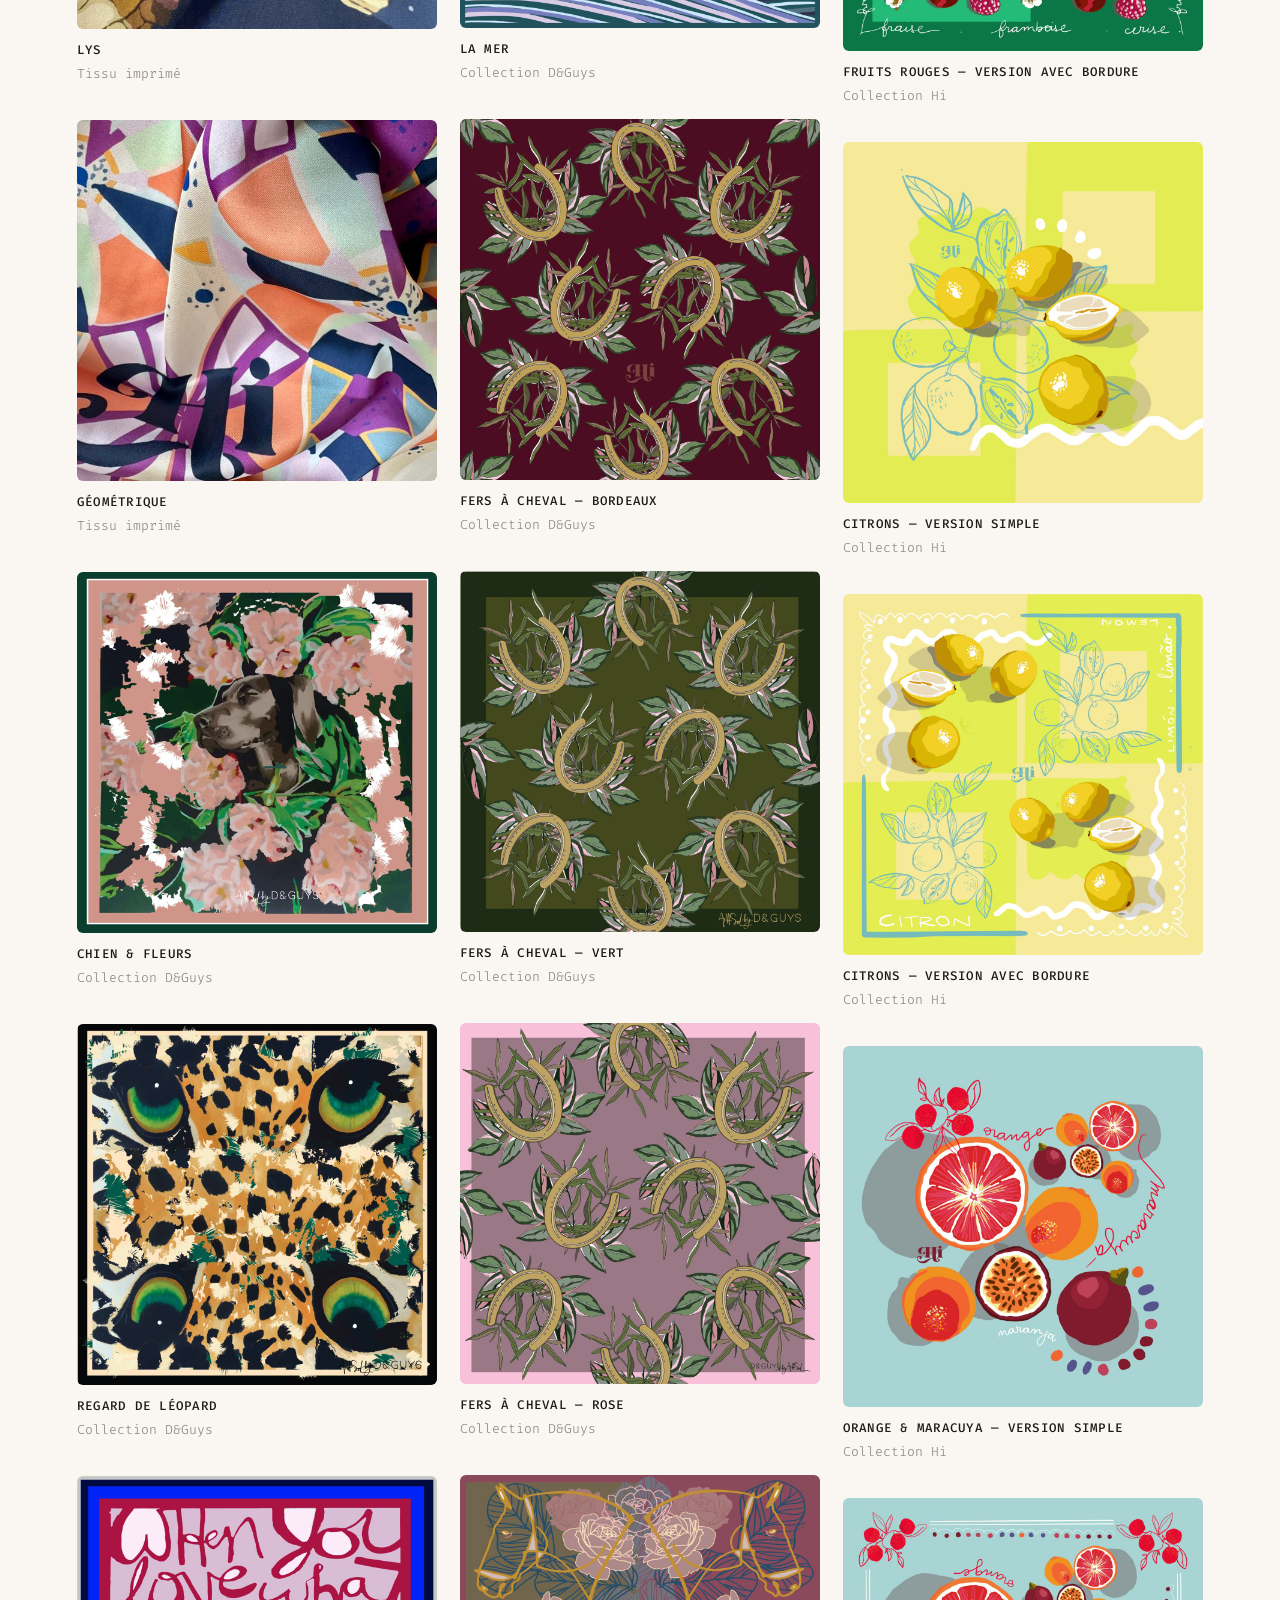
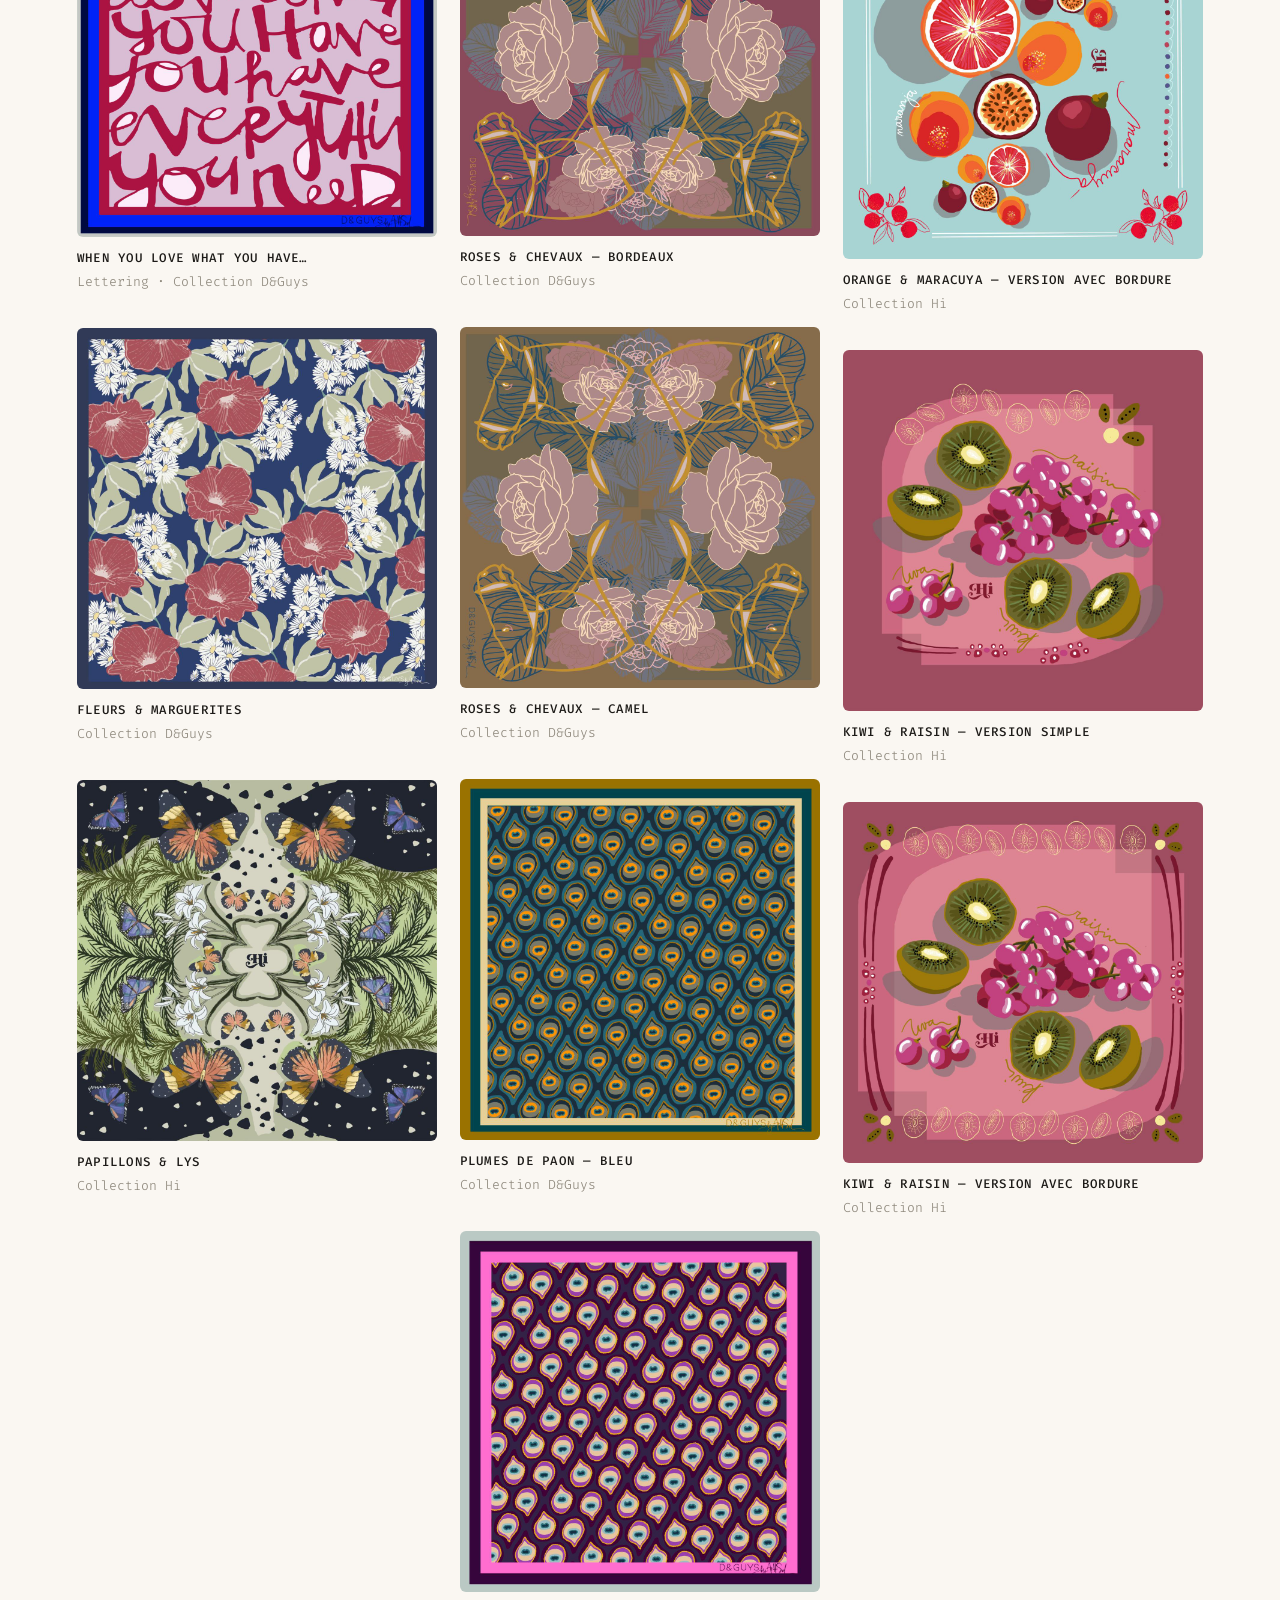
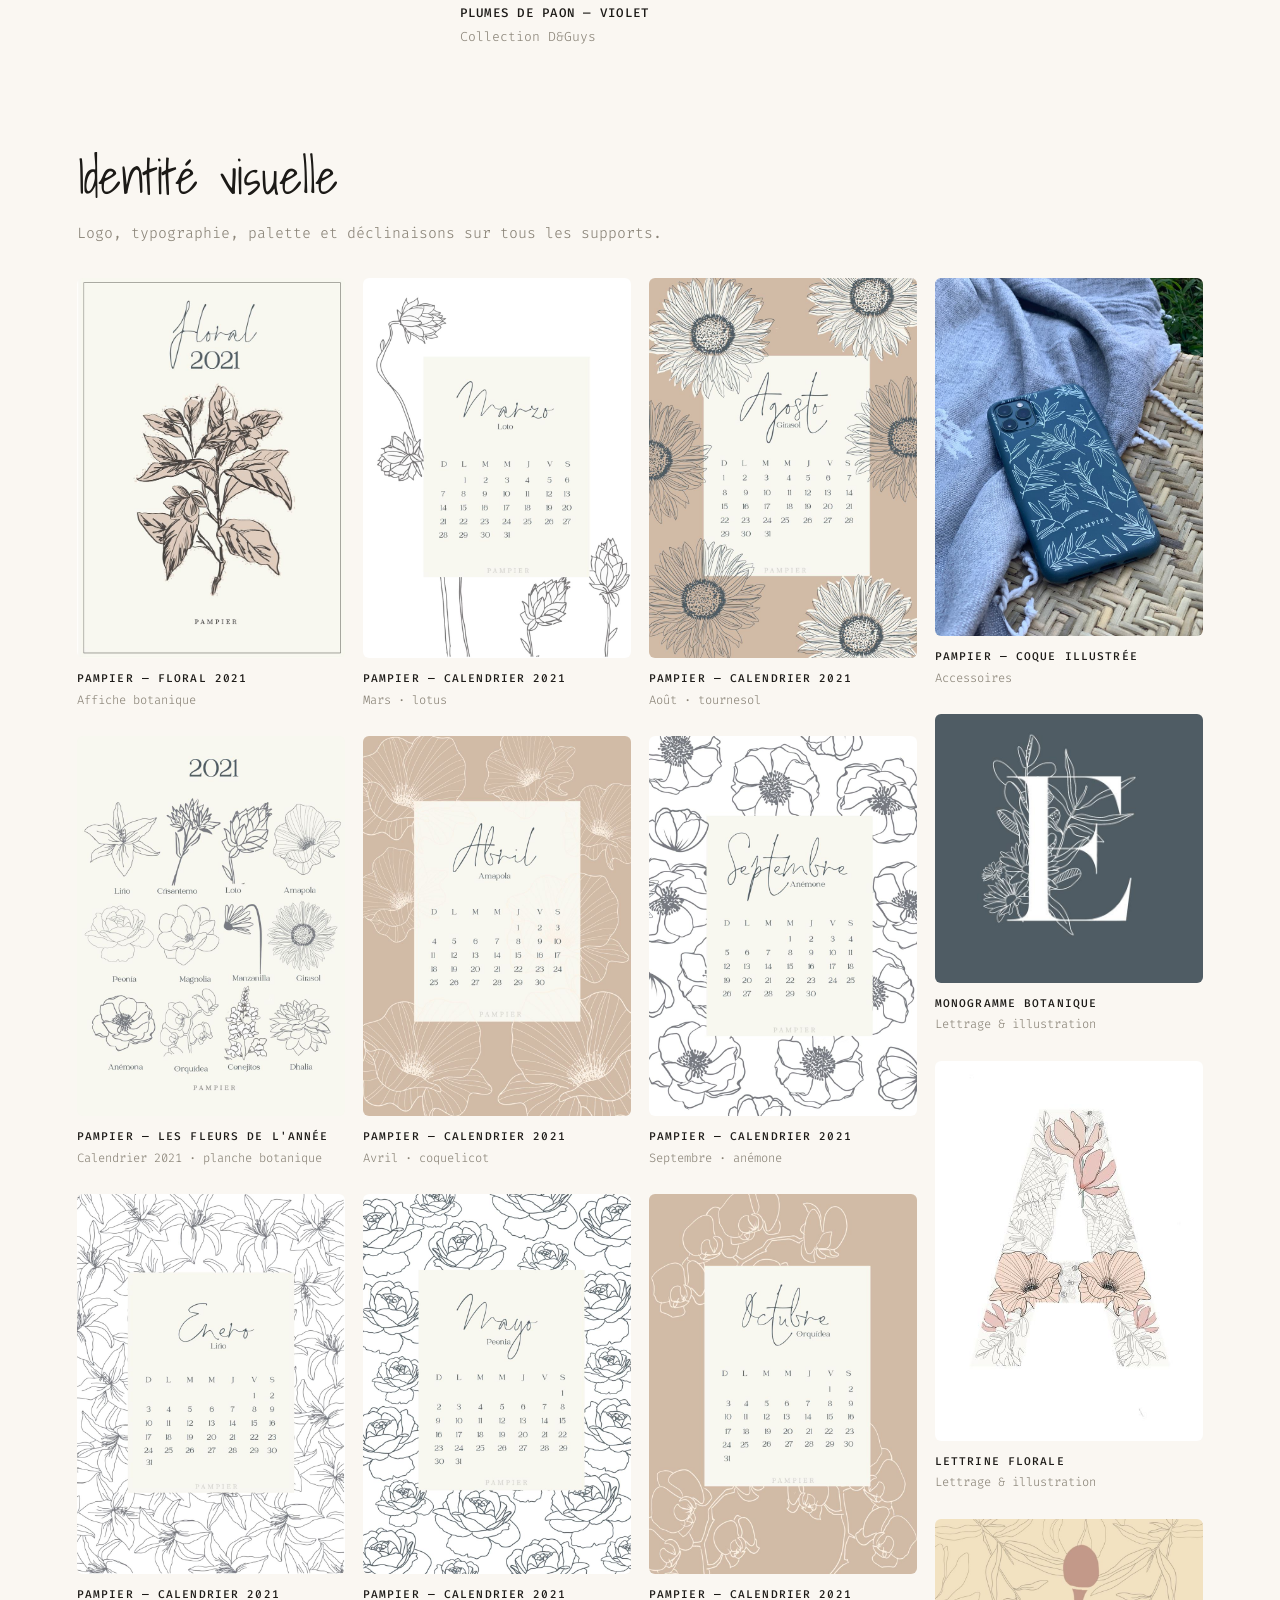
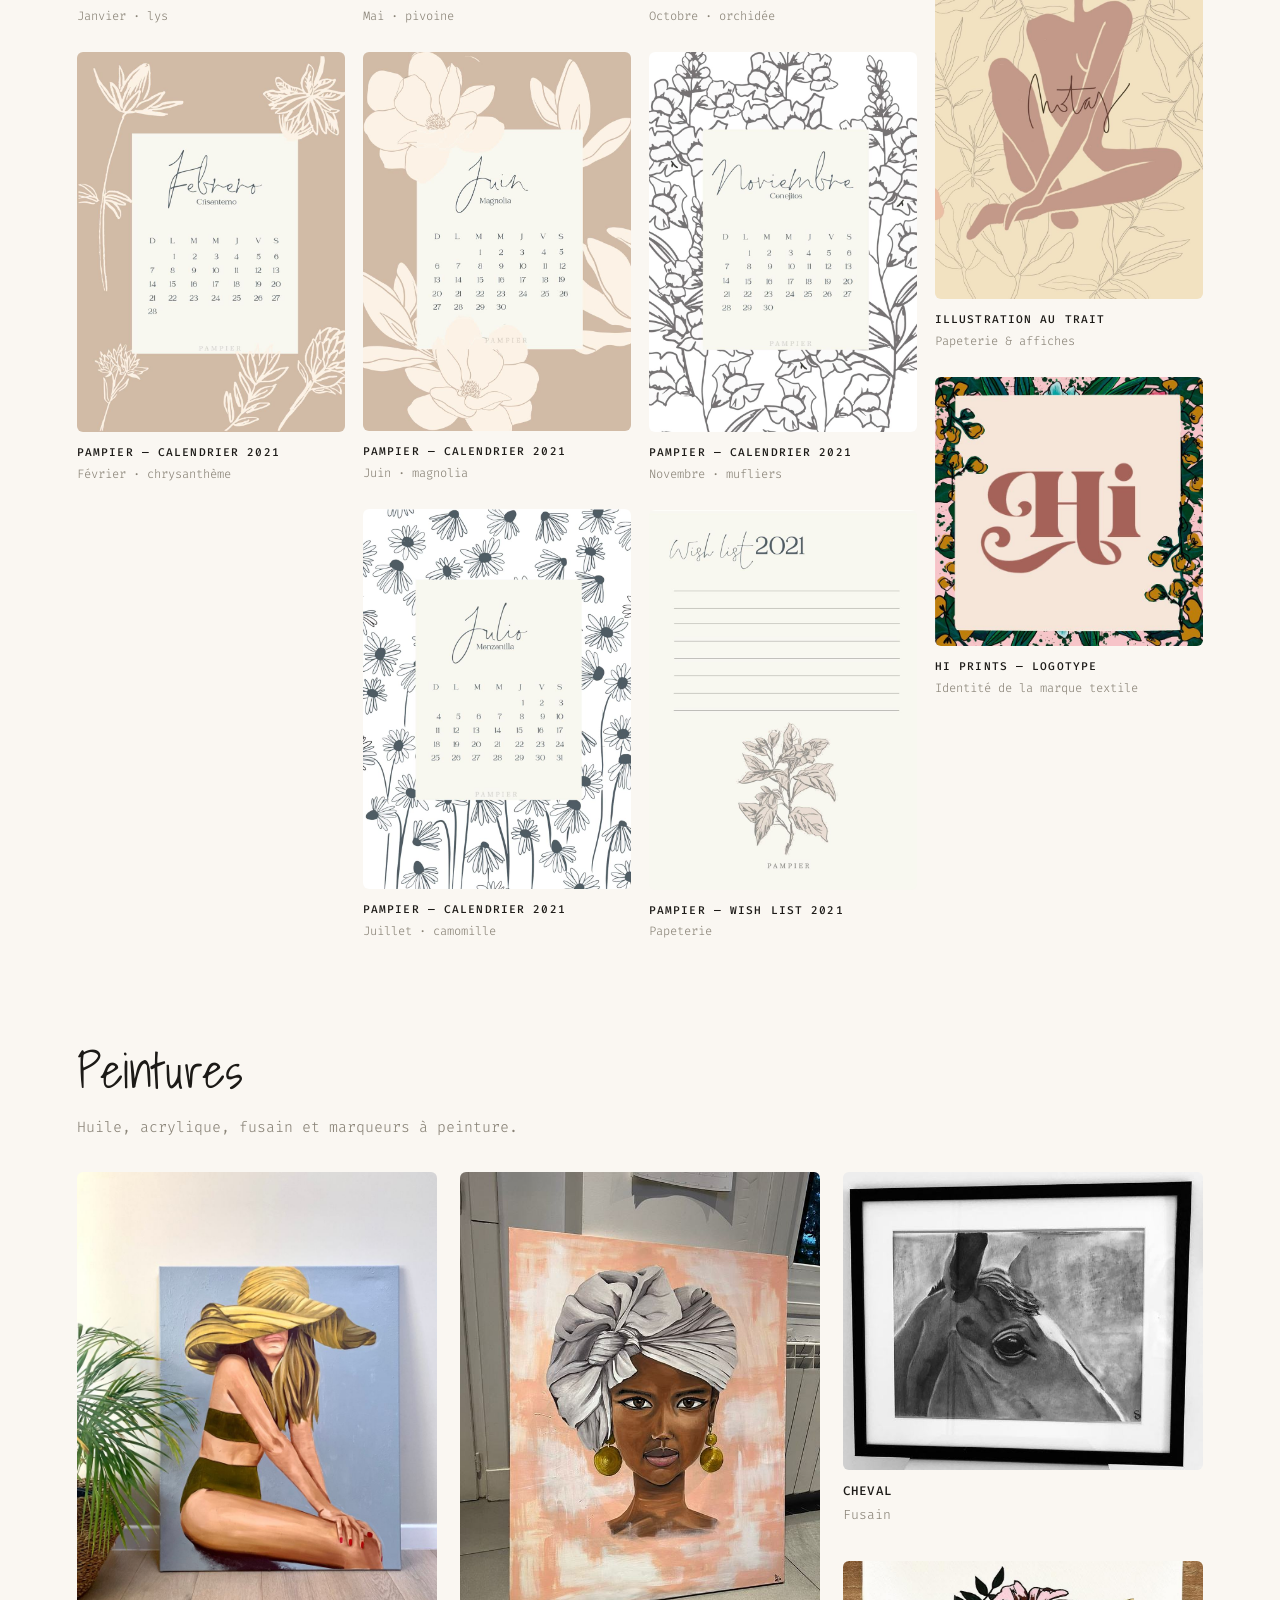
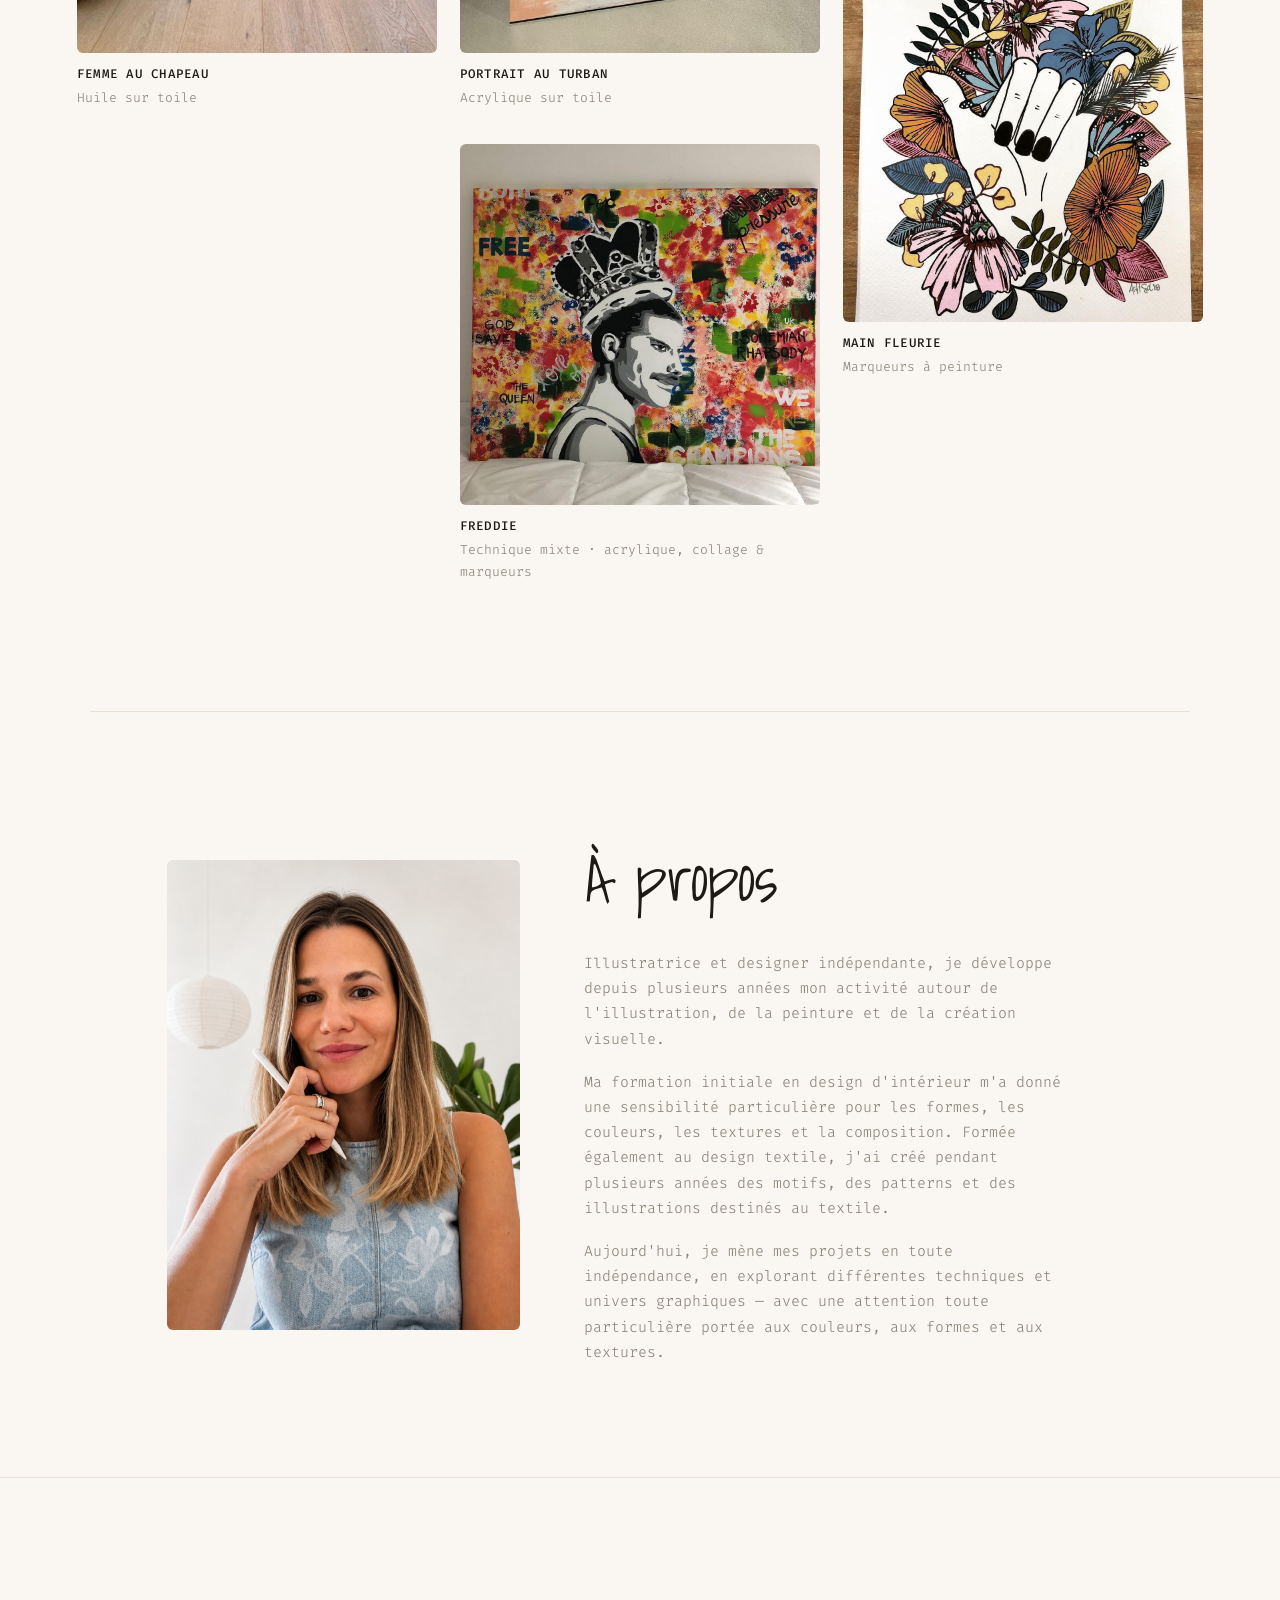
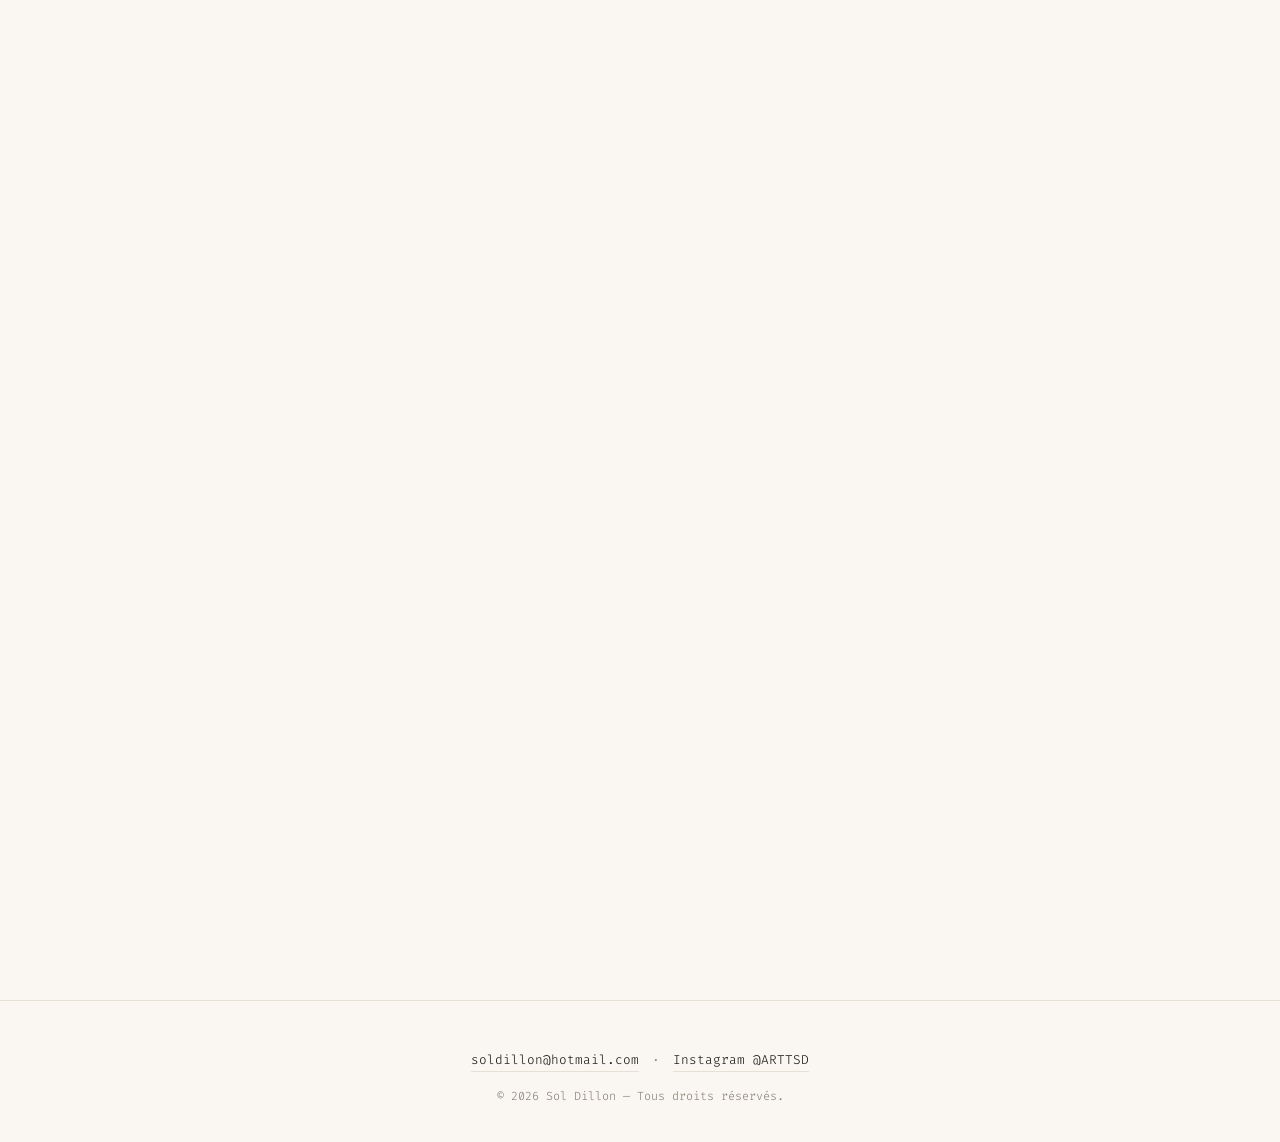
==== commit 5a33f1d7: "Illustrations: Together despite the distance y Family Co-Authored-By: Claude Fable 5.1 <noreply@anth" ====
--- a/index.html
+++ b/index.html
@@ -169,6 +169,14 @@
           <img src="assets/trabajos/illustrations-portrait-chien.jpg" alt="Avec son chien — Illustration personnalisée · portrait" loading="lazy">
           <figcaption><strong>Avec son chien</strong><span>Illustration personnalisée · portrait</span></figcaption>
         </figure>
+        <figure class="work reveal">
+          <img src="assets/trabajos/illustrations-quatre-soeurs.jpg" alt="Together despite the distance — Portrait de famille · illustration personnalisée" loading="lazy">
+          <figcaption><strong>Together despite the distance</strong><span>Portrait de famille · illustration personnalisée</span></figcaption>
+        </figure>
+        <figure class="work reveal">
+          <img src="assets/trabajos/illustrations-family.jpg" alt="Family — Couple &amp; chien · illustration personnalisée" loading="lazy">
+          <figcaption><strong>Family</strong><span>Couple &amp; chien · illustration personnalisée</span></figcaption>
+        </figure>
       </div>
     </div>
 
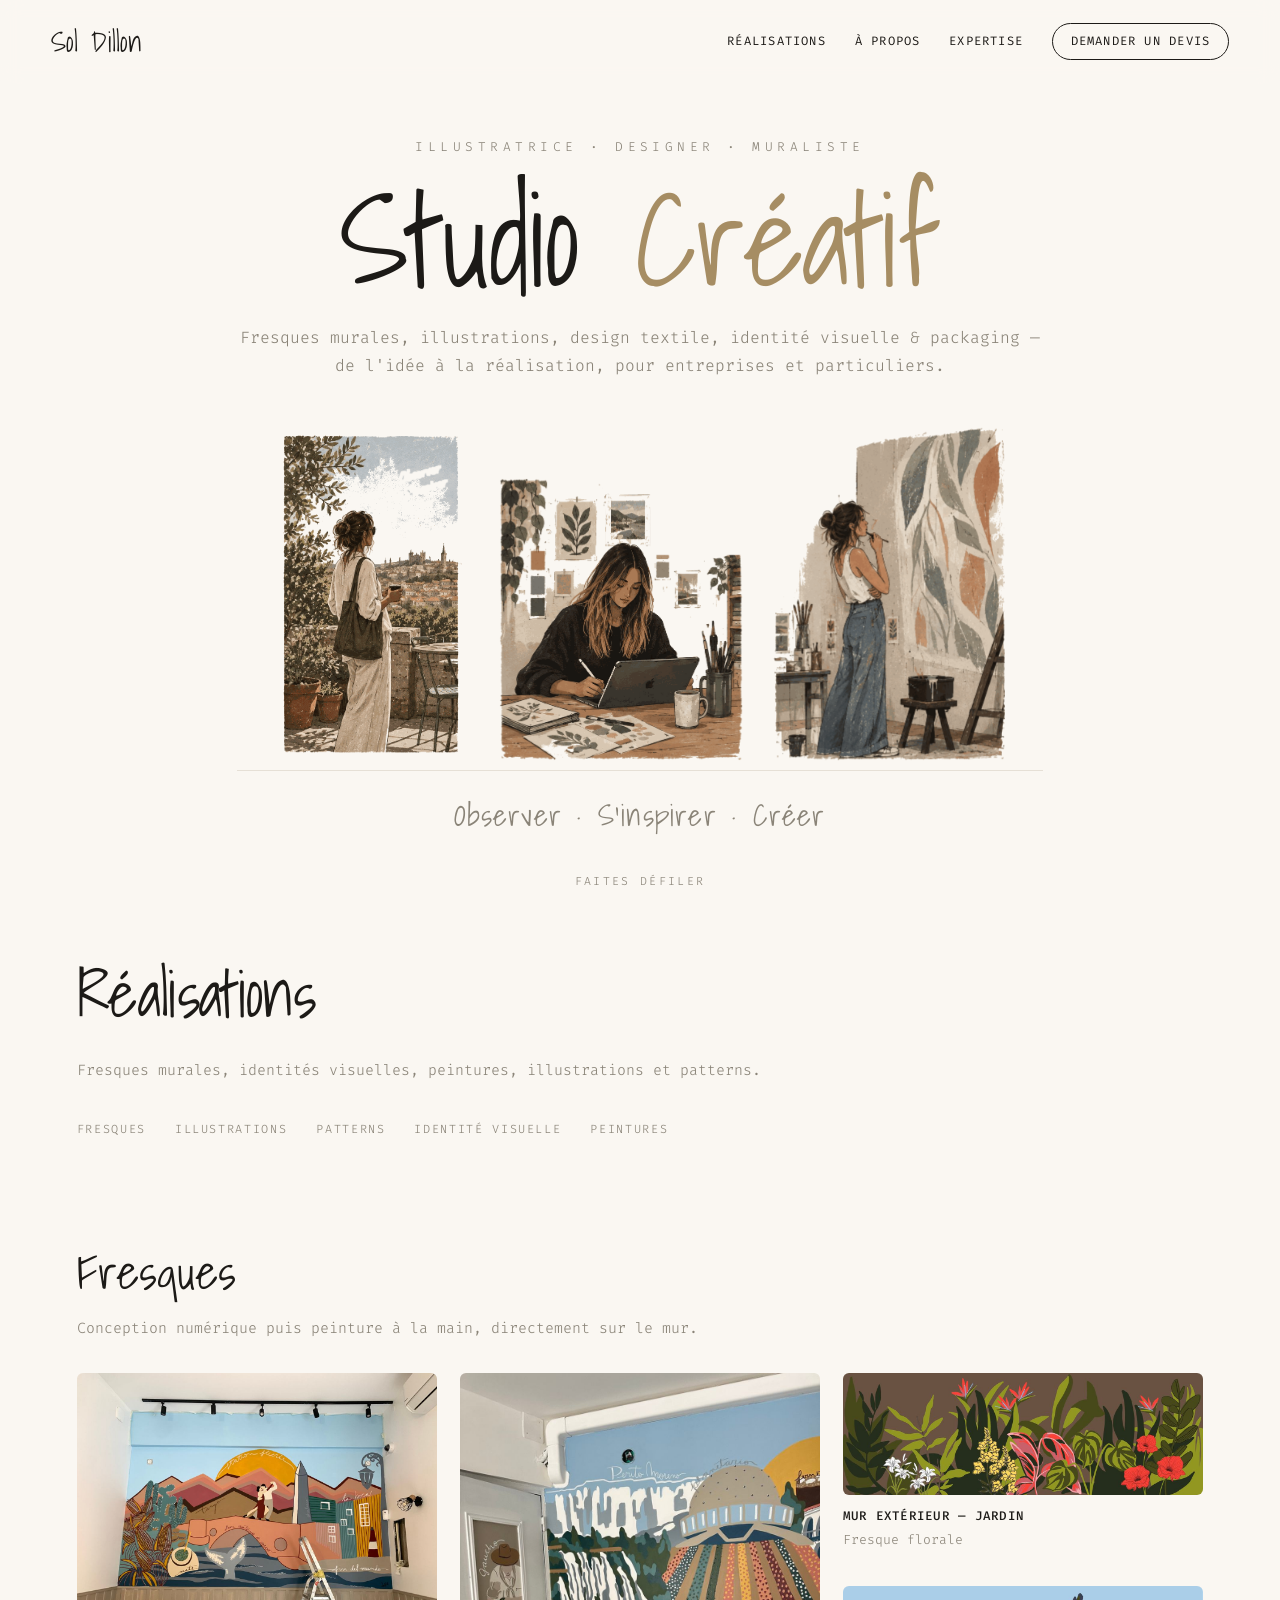
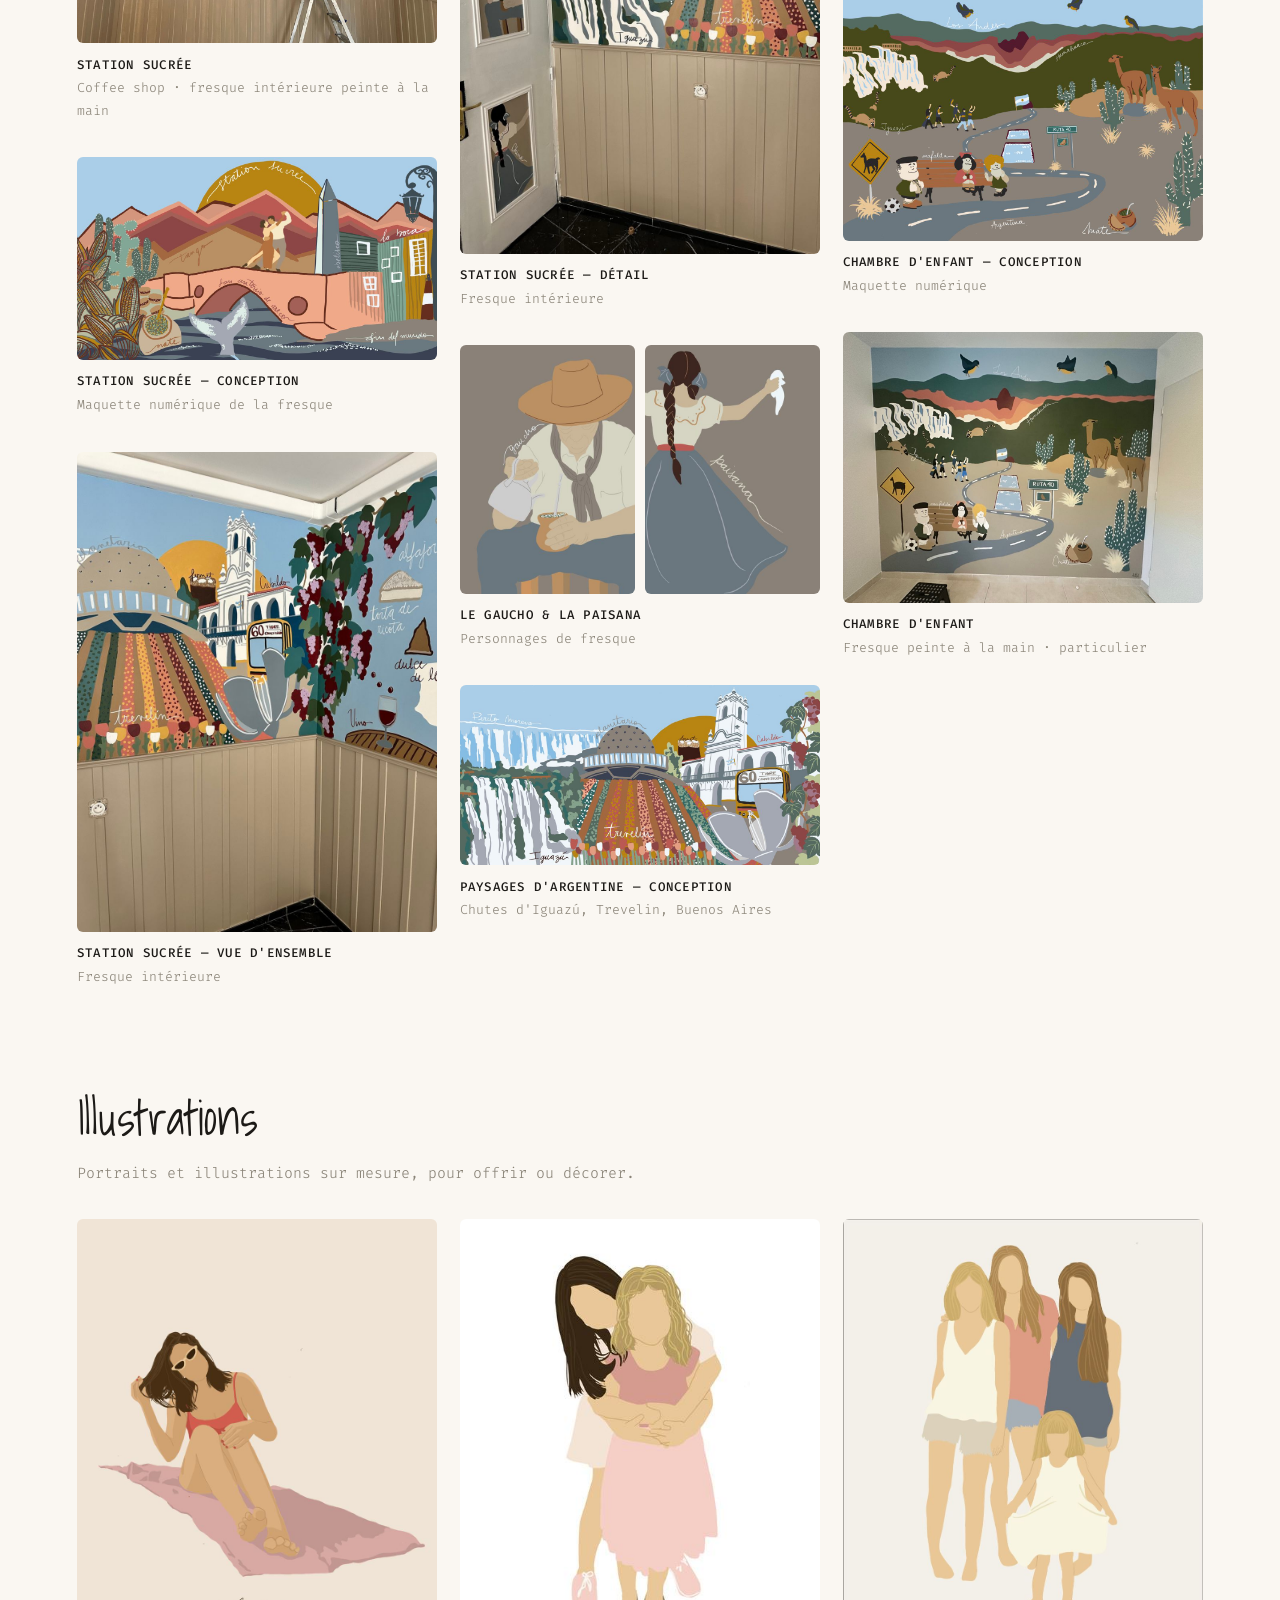
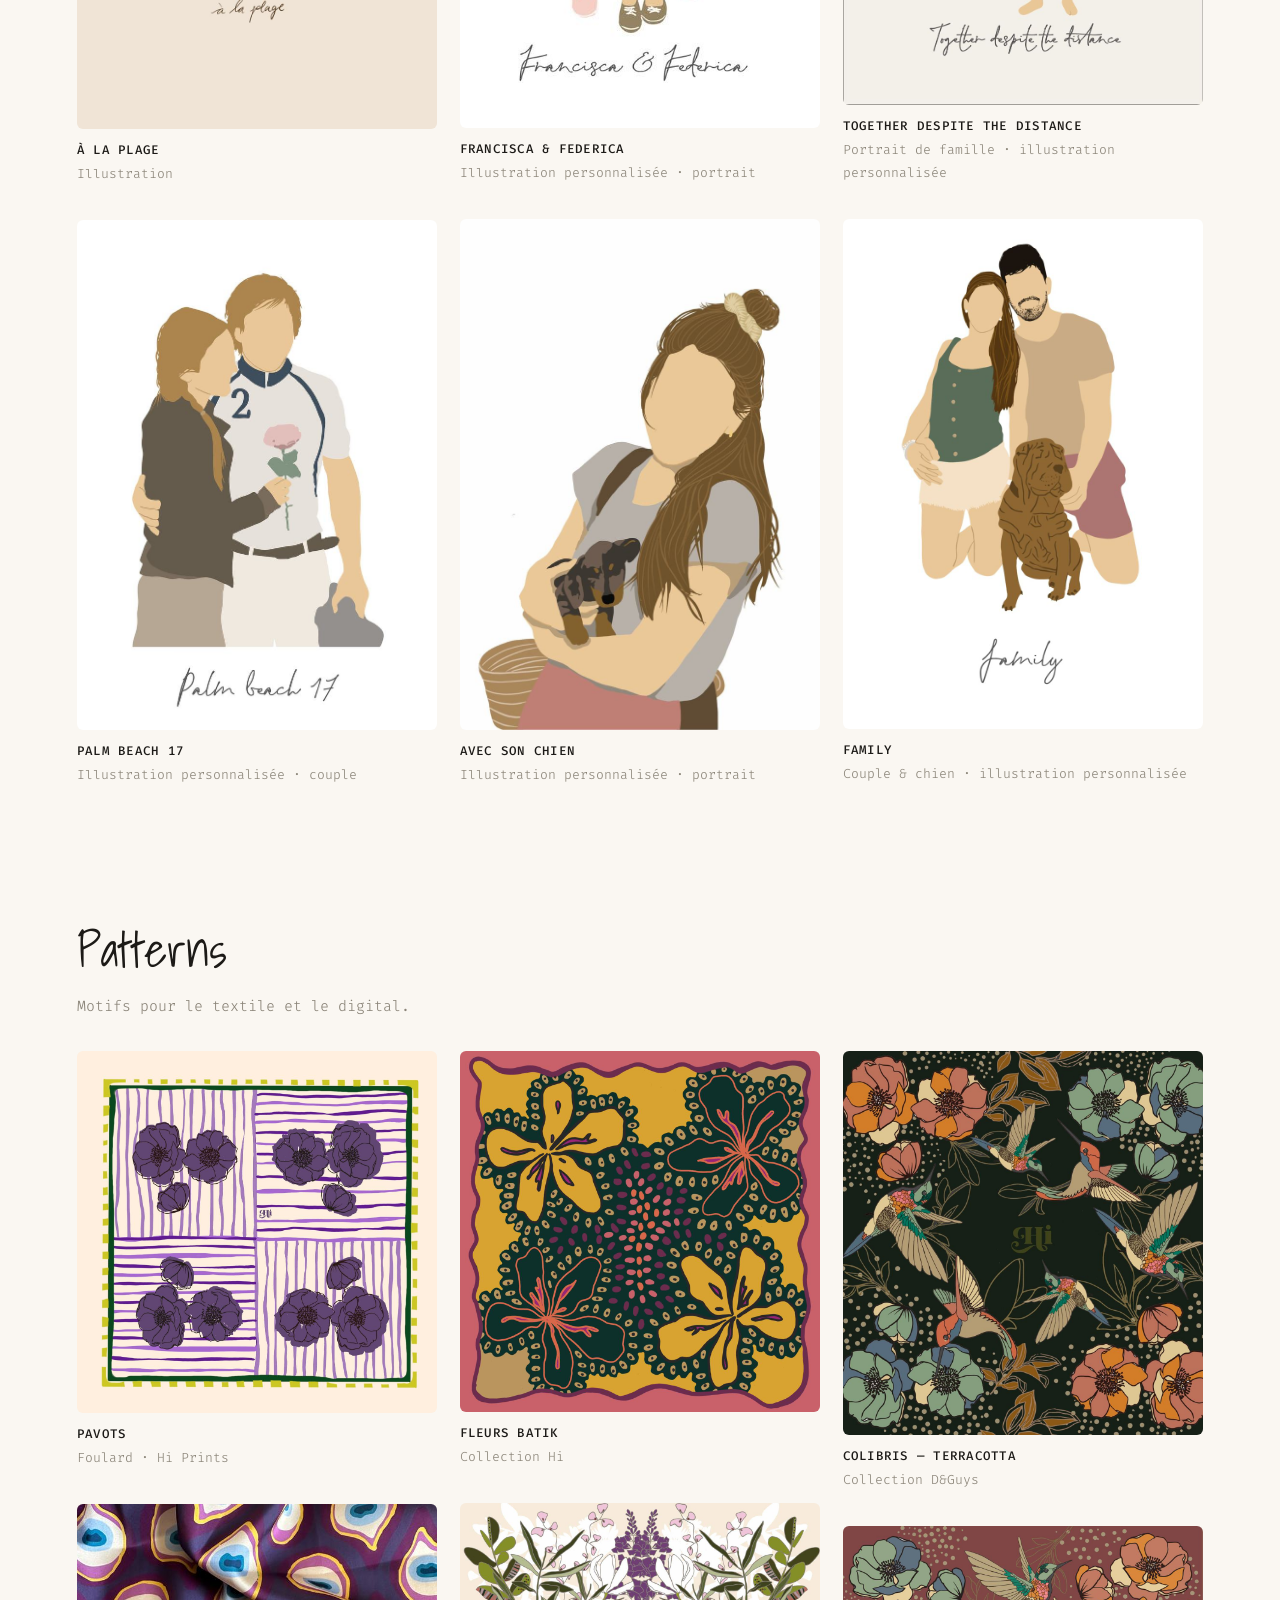
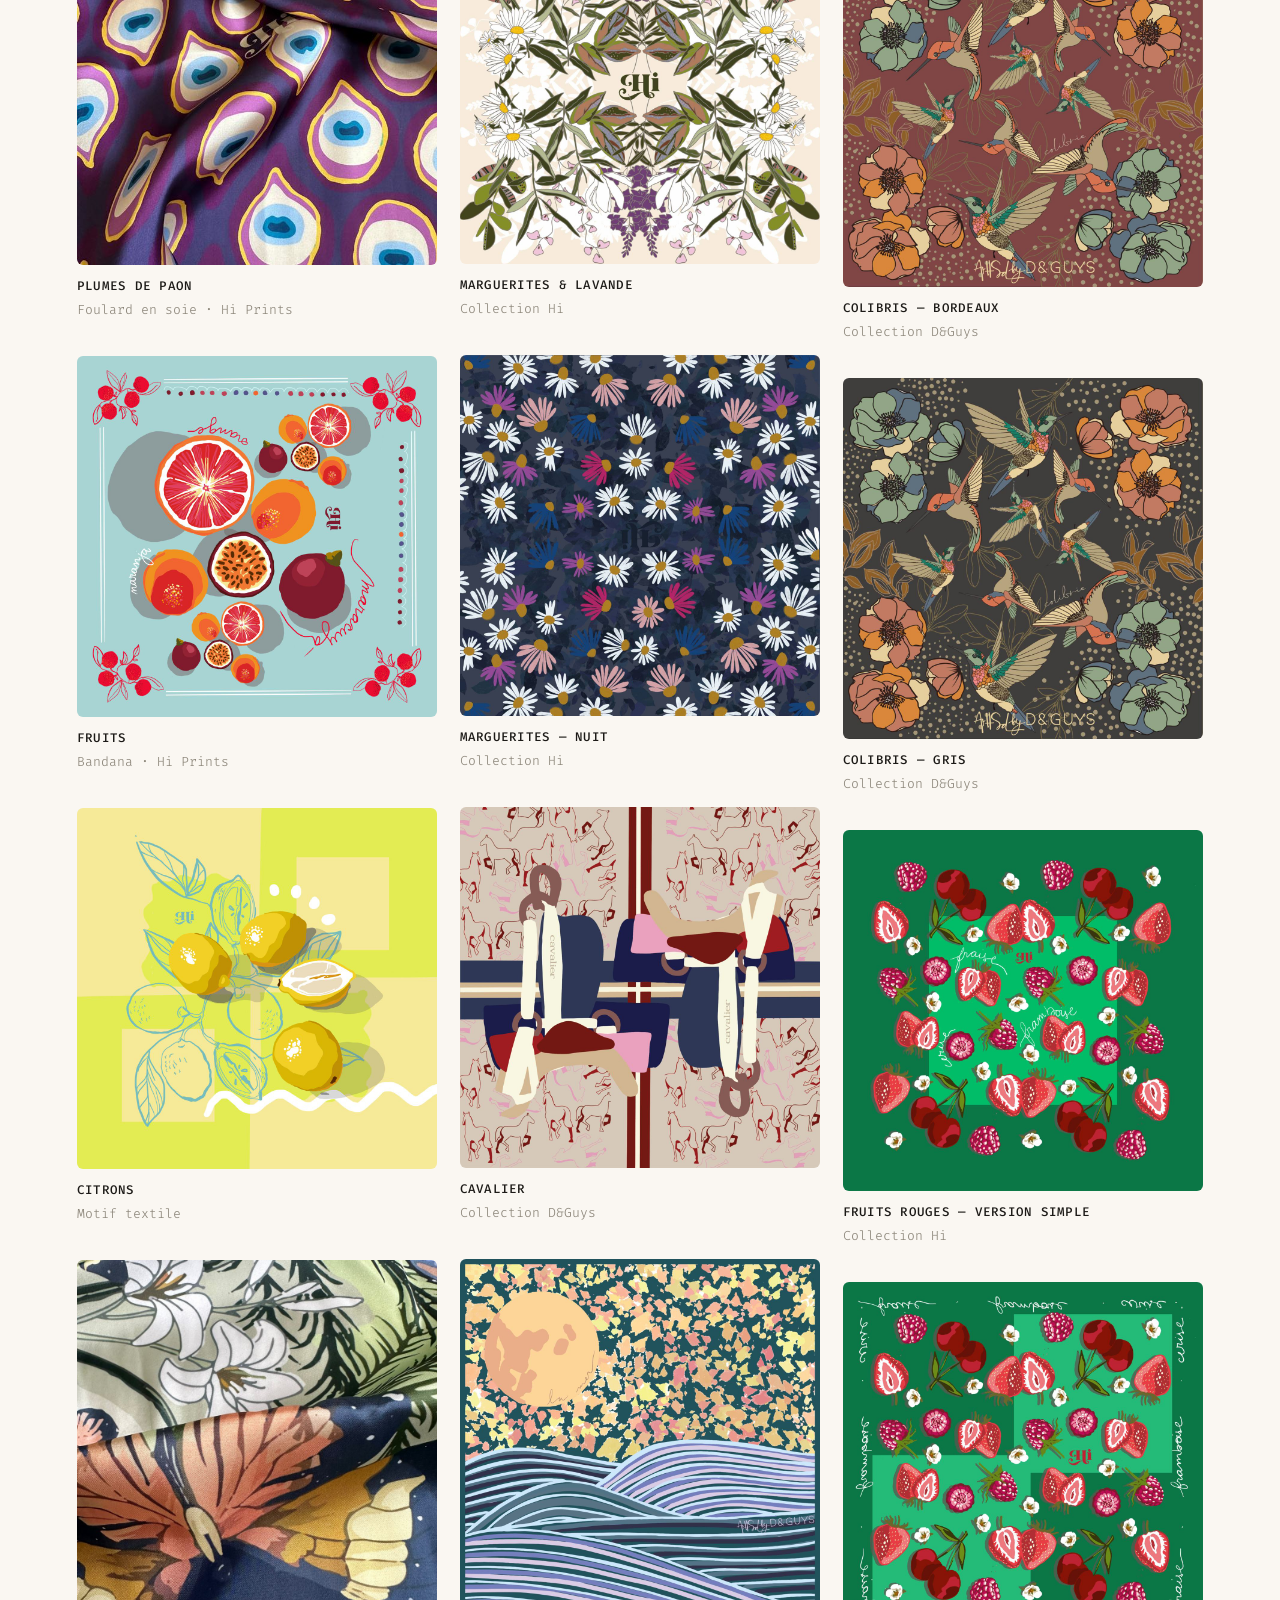
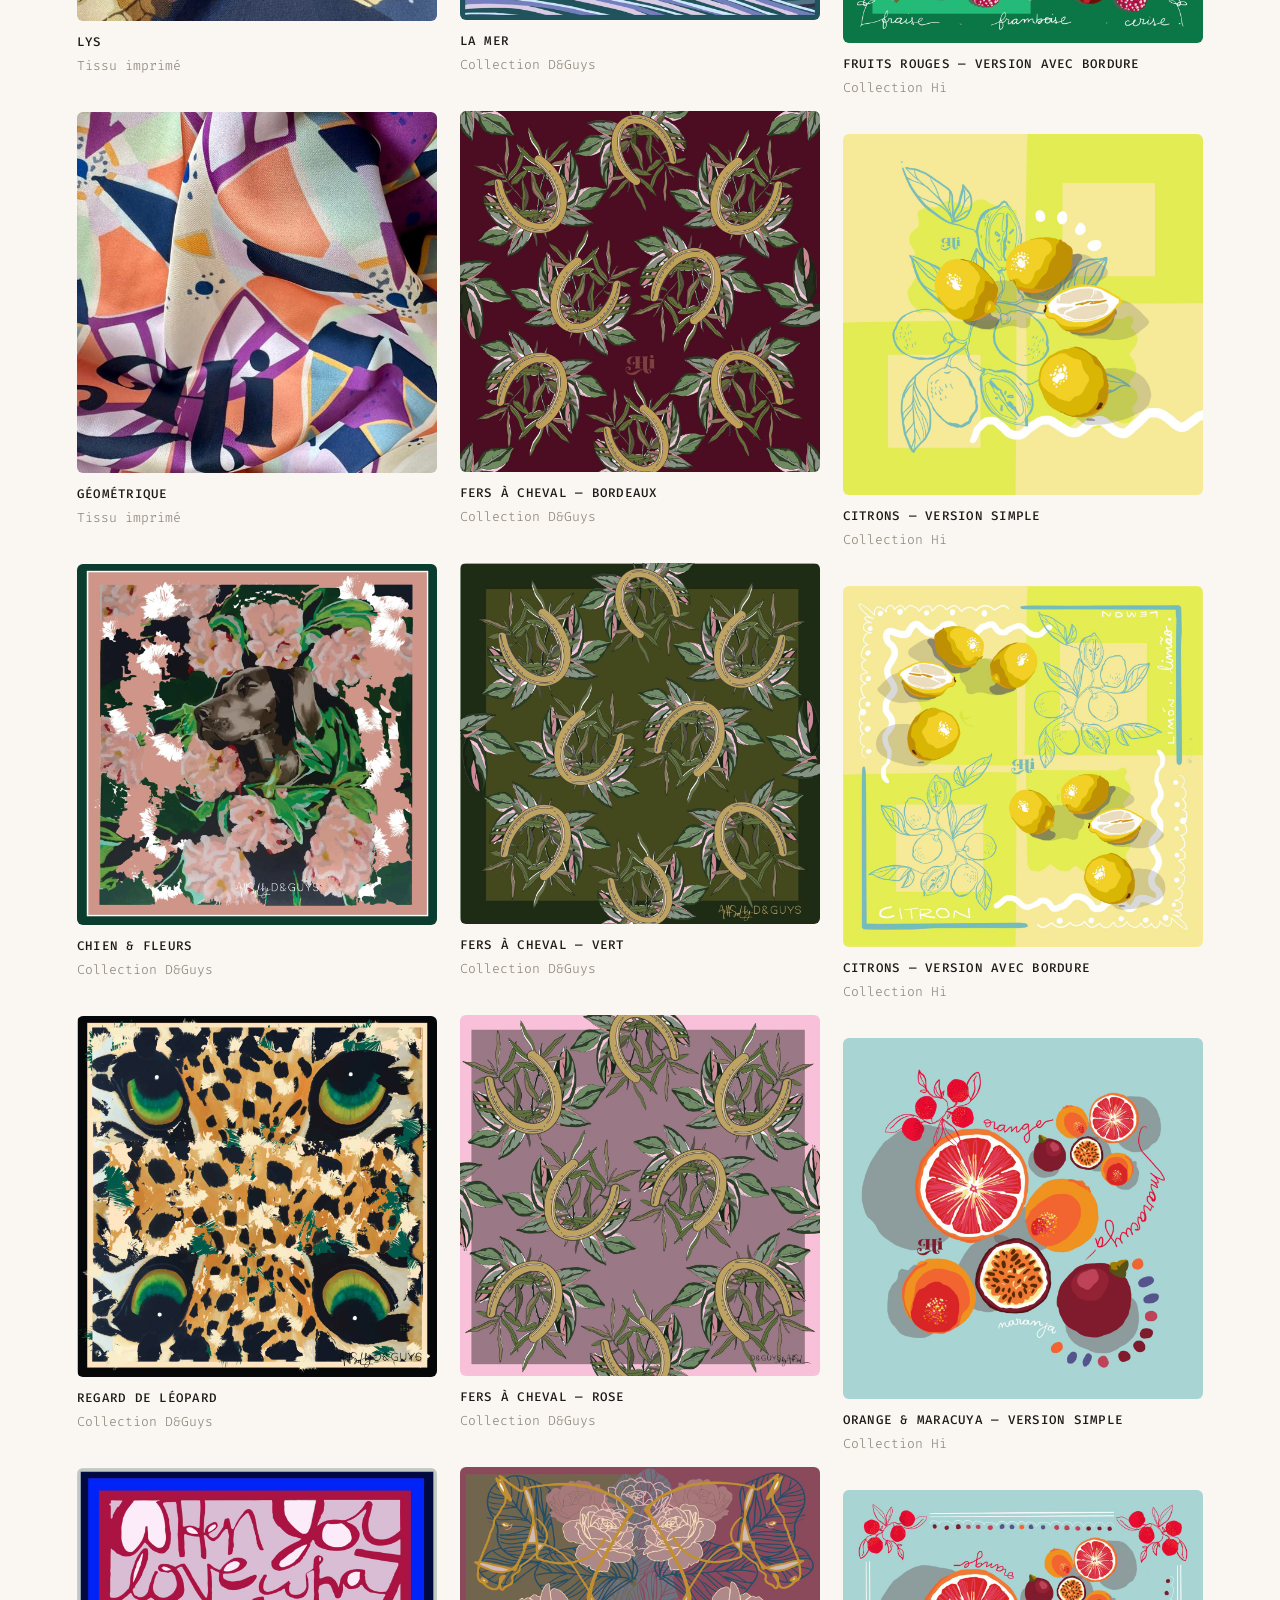
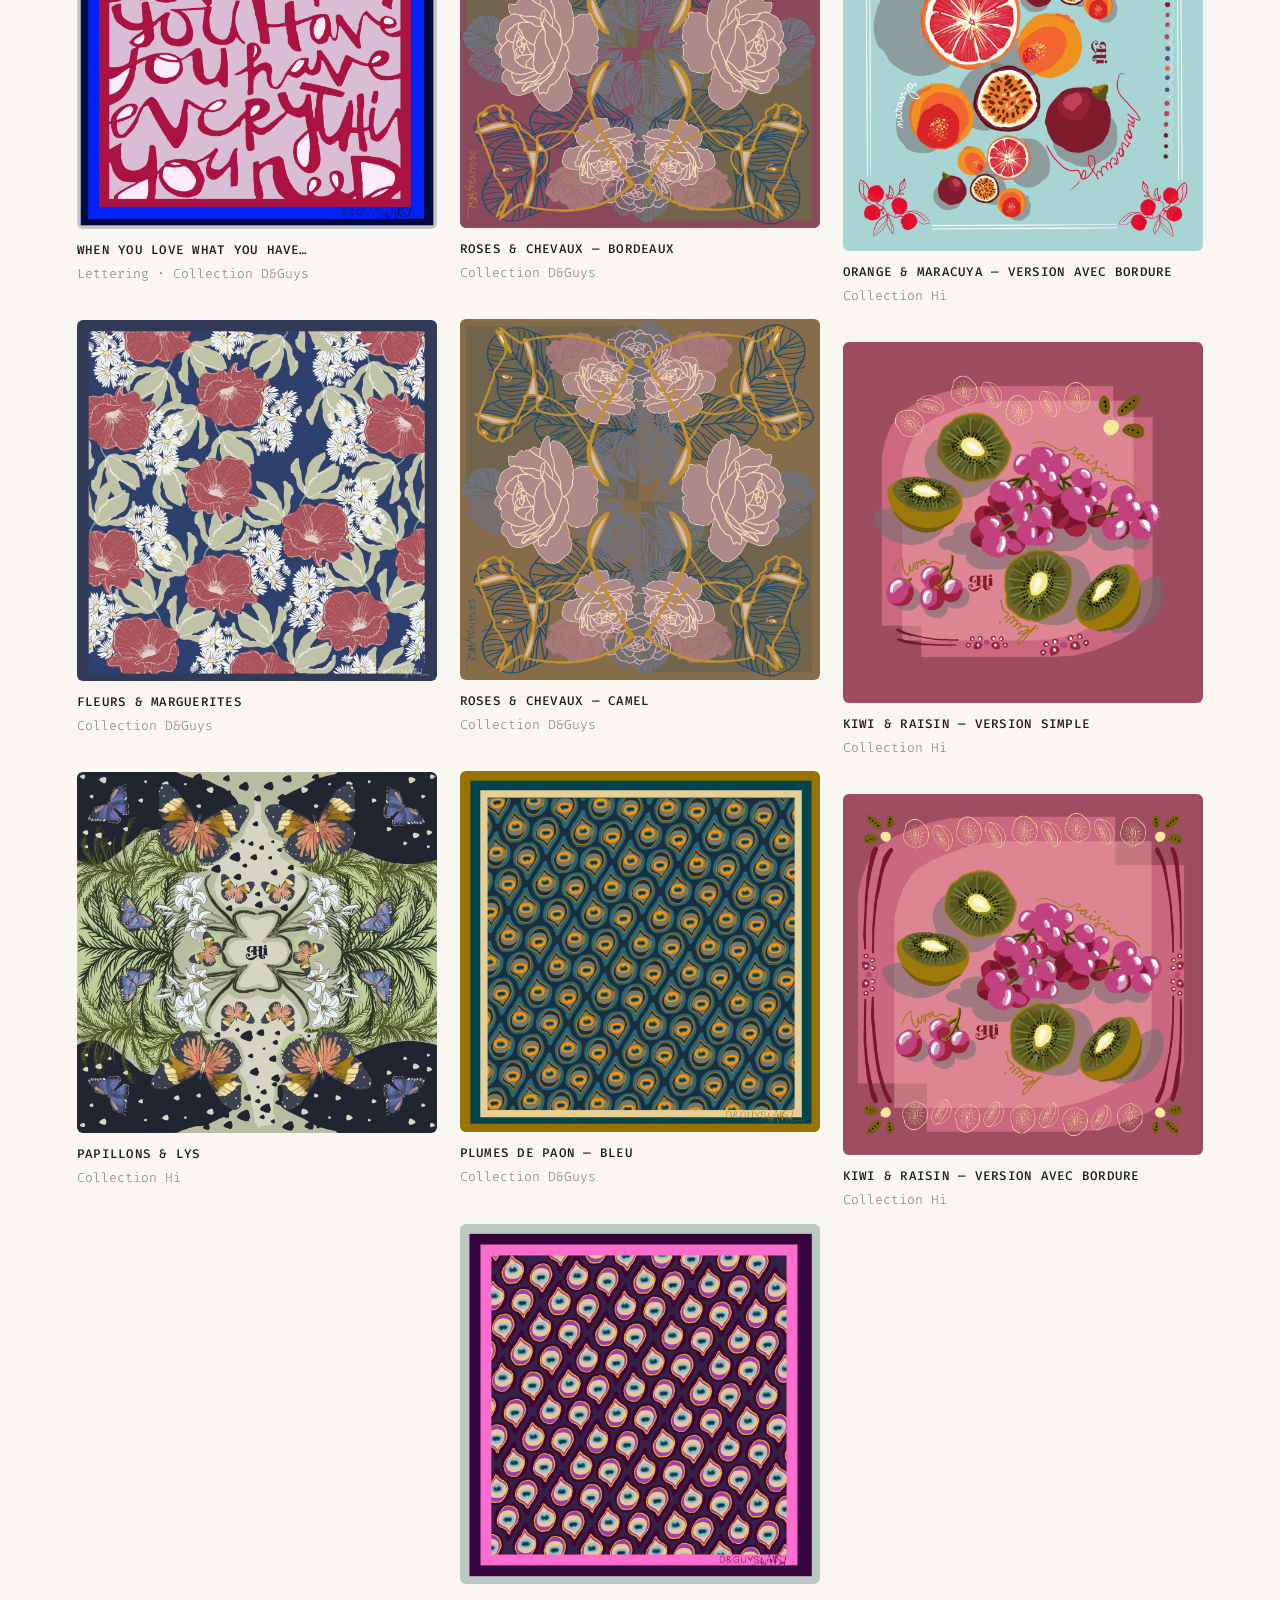
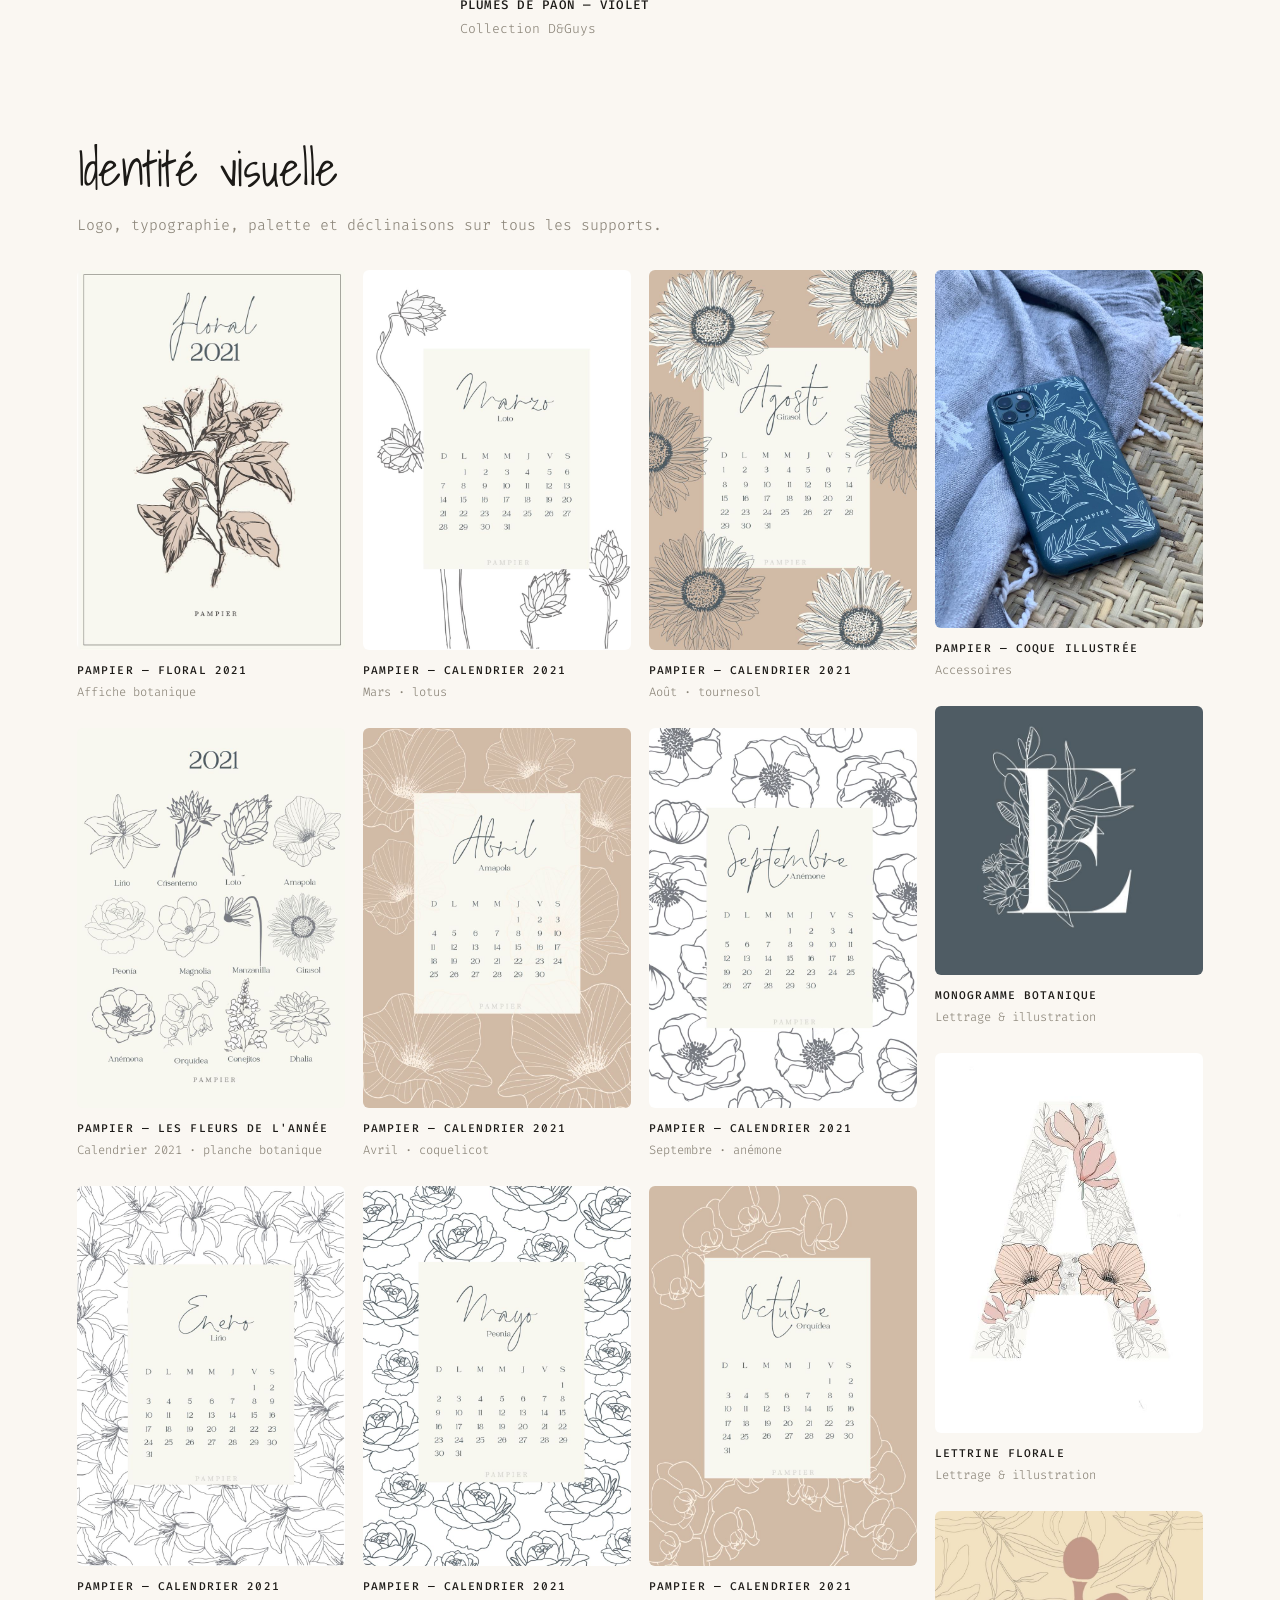
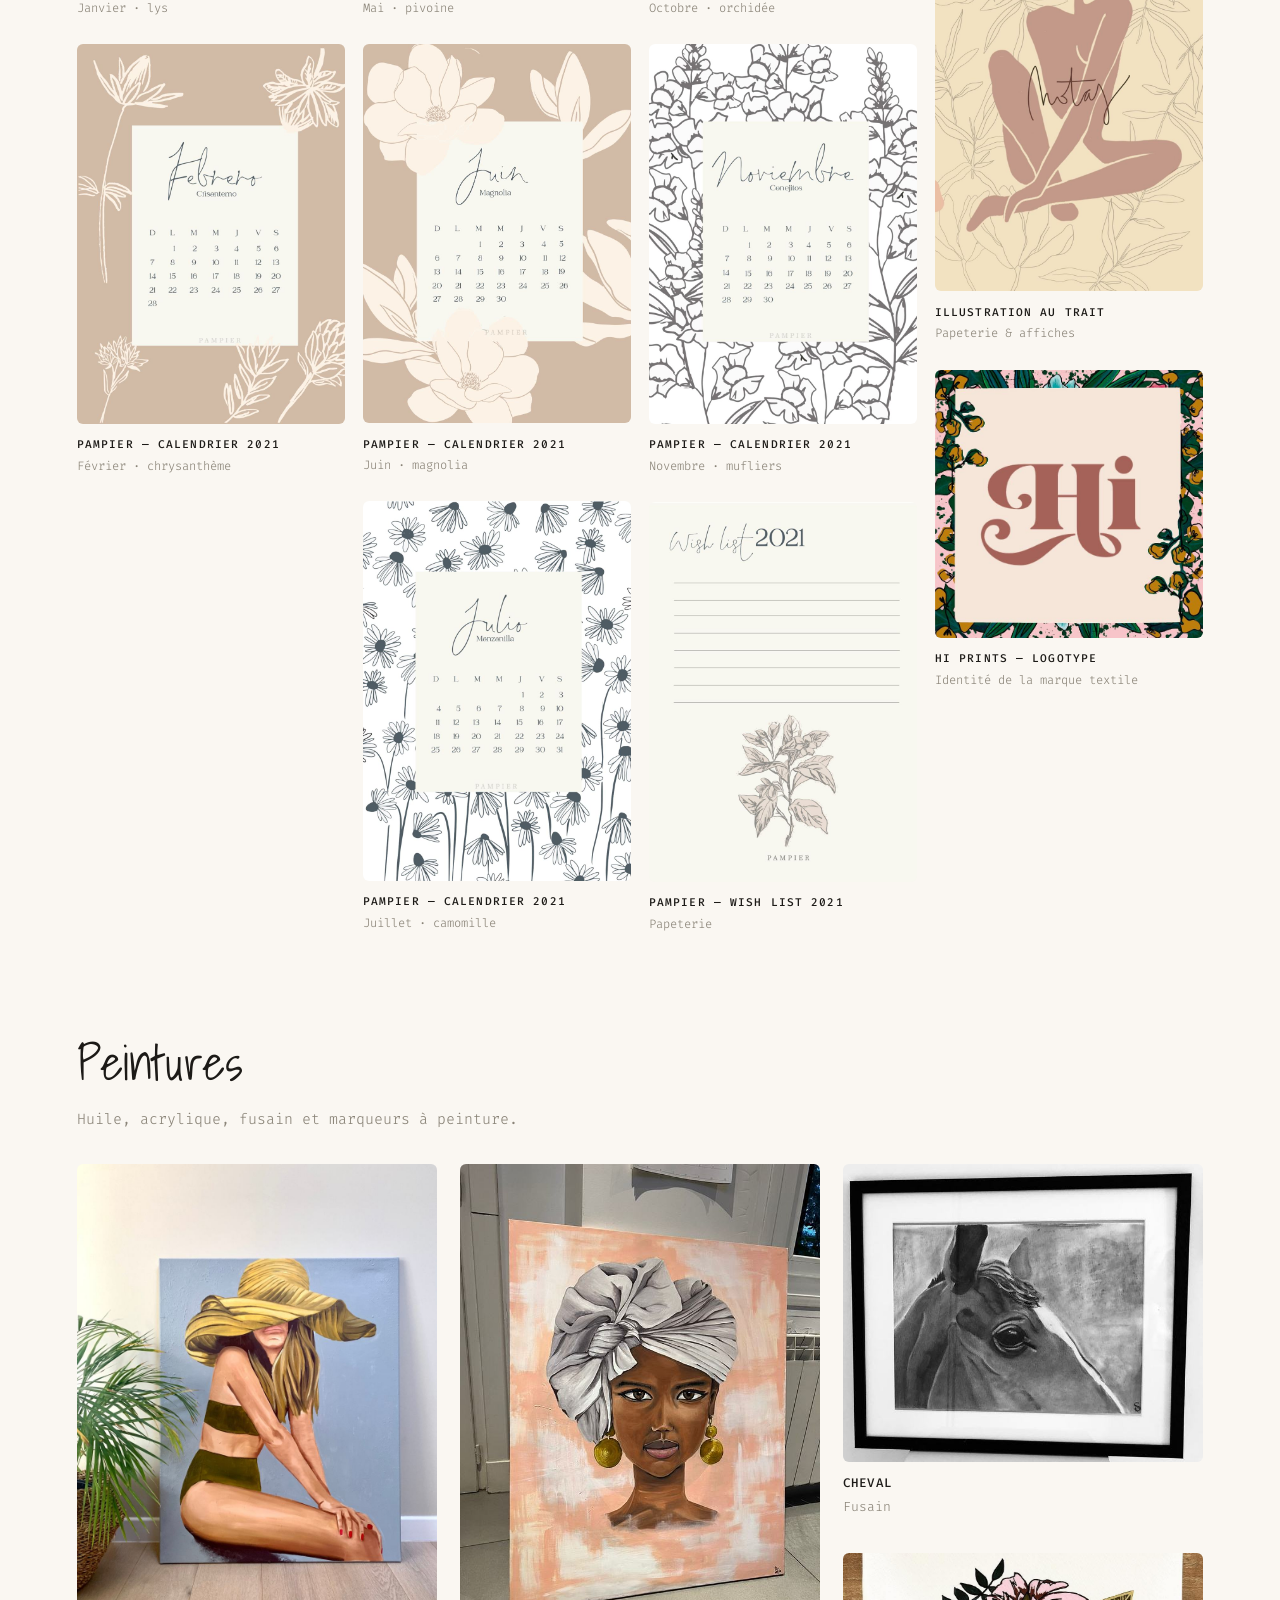
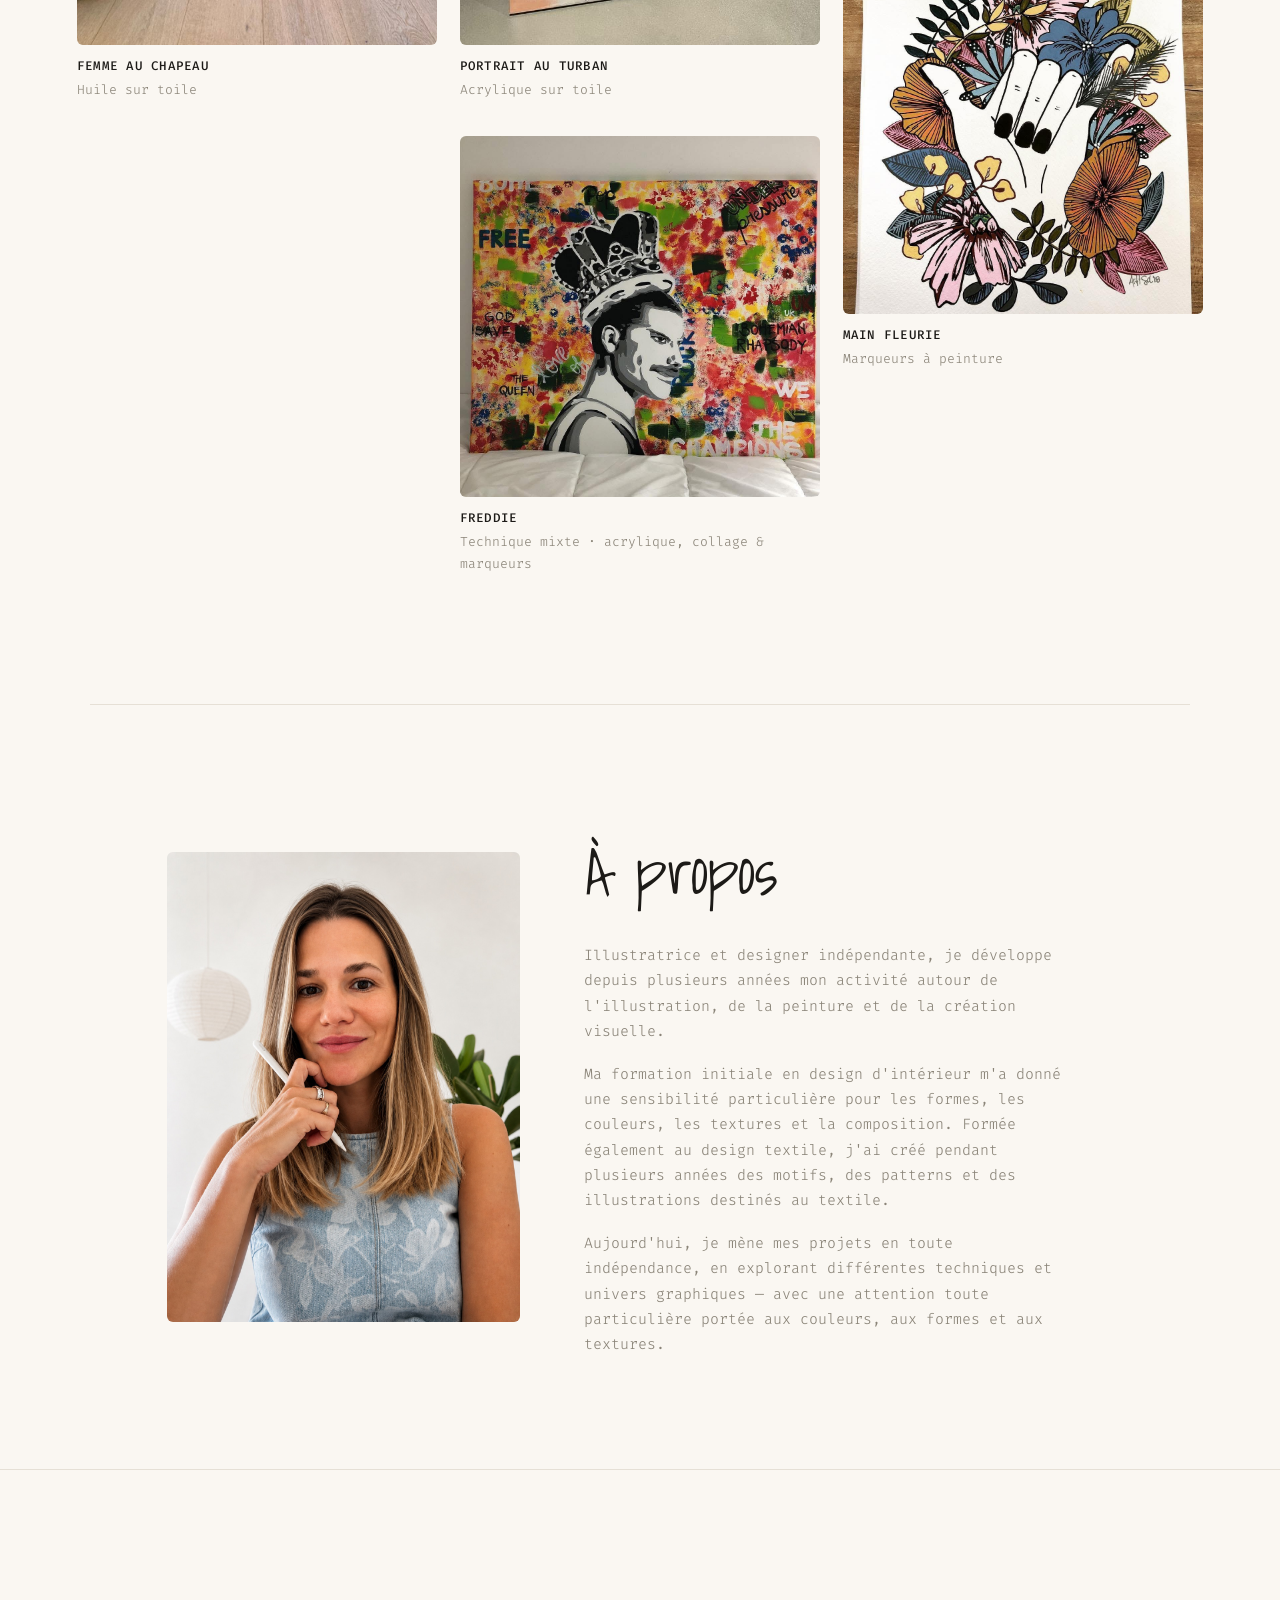
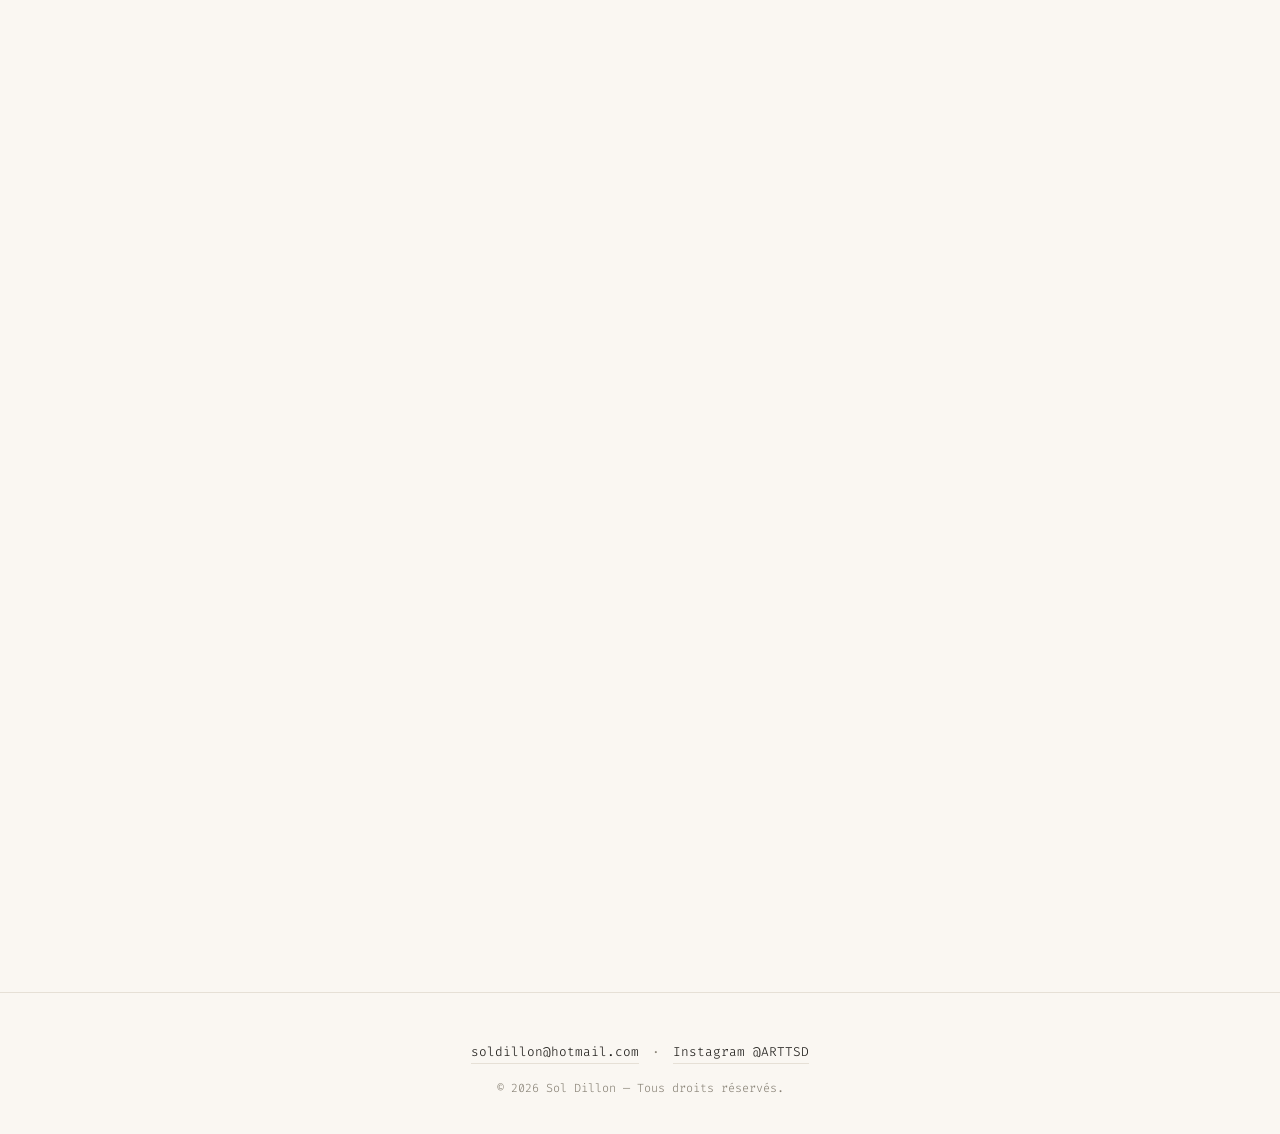
==== commit d360d0dd: "Illustrations: corregir archivos (eran las dos piezas de Pampier por error) Co-Authored-By: Claude F" ====
--- a/index.html
+++ b/index.html
@@ -170,11 +170,11 @@
           <figcaption><strong>Avec son chien</strong><span>Illustration personnalisée · portrait</span></figcaption>
         </figure>
         <figure class="work reveal">
-          <img src="assets/trabajos/illustrations-quatre-soeurs.jpg" alt="Together despite the distance — Portrait de famille · illustration personnalisée" loading="lazy">
+          <img src="assets/trabajos/illustrations-quatre-soeurs.jpg?v=2" alt="Together despite the distance — Portrait de famille · illustration personnalisée" loading="lazy">
           <figcaption><strong>Together despite the distance</strong><span>Portrait de famille · illustration personnalisée</span></figcaption>
         </figure>
         <figure class="work reveal">
-          <img src="assets/trabajos/illustrations-family.jpg" alt="Family — Couple &amp; chien · illustration personnalisée" loading="lazy">
+          <img src="assets/trabajos/illustrations-family.jpg?v=2" alt="Family — Couple &amp; chien · illustration personnalisée" loading="lazy">
           <figcaption><strong>Family</strong><span>Couple &amp; chien · illustration personnalisée</span></figcaption>
         </figure>
       </div>
